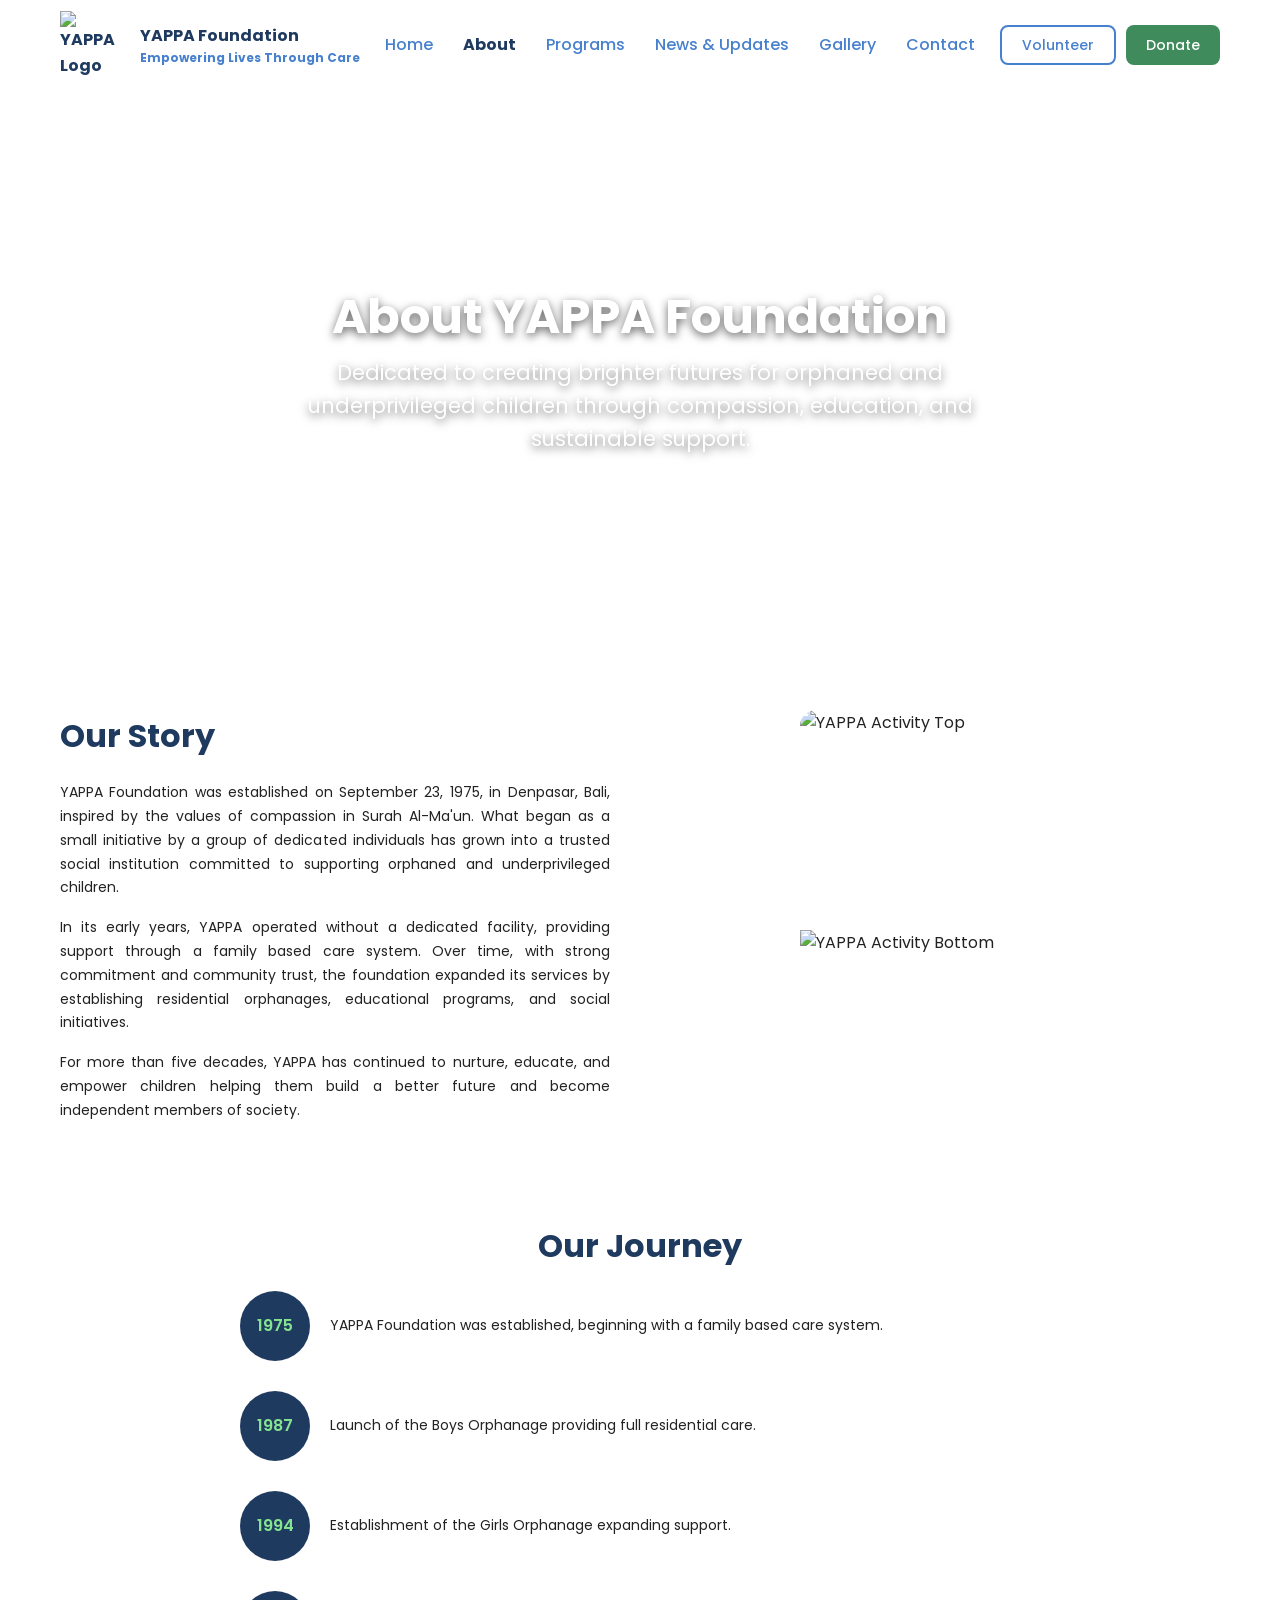
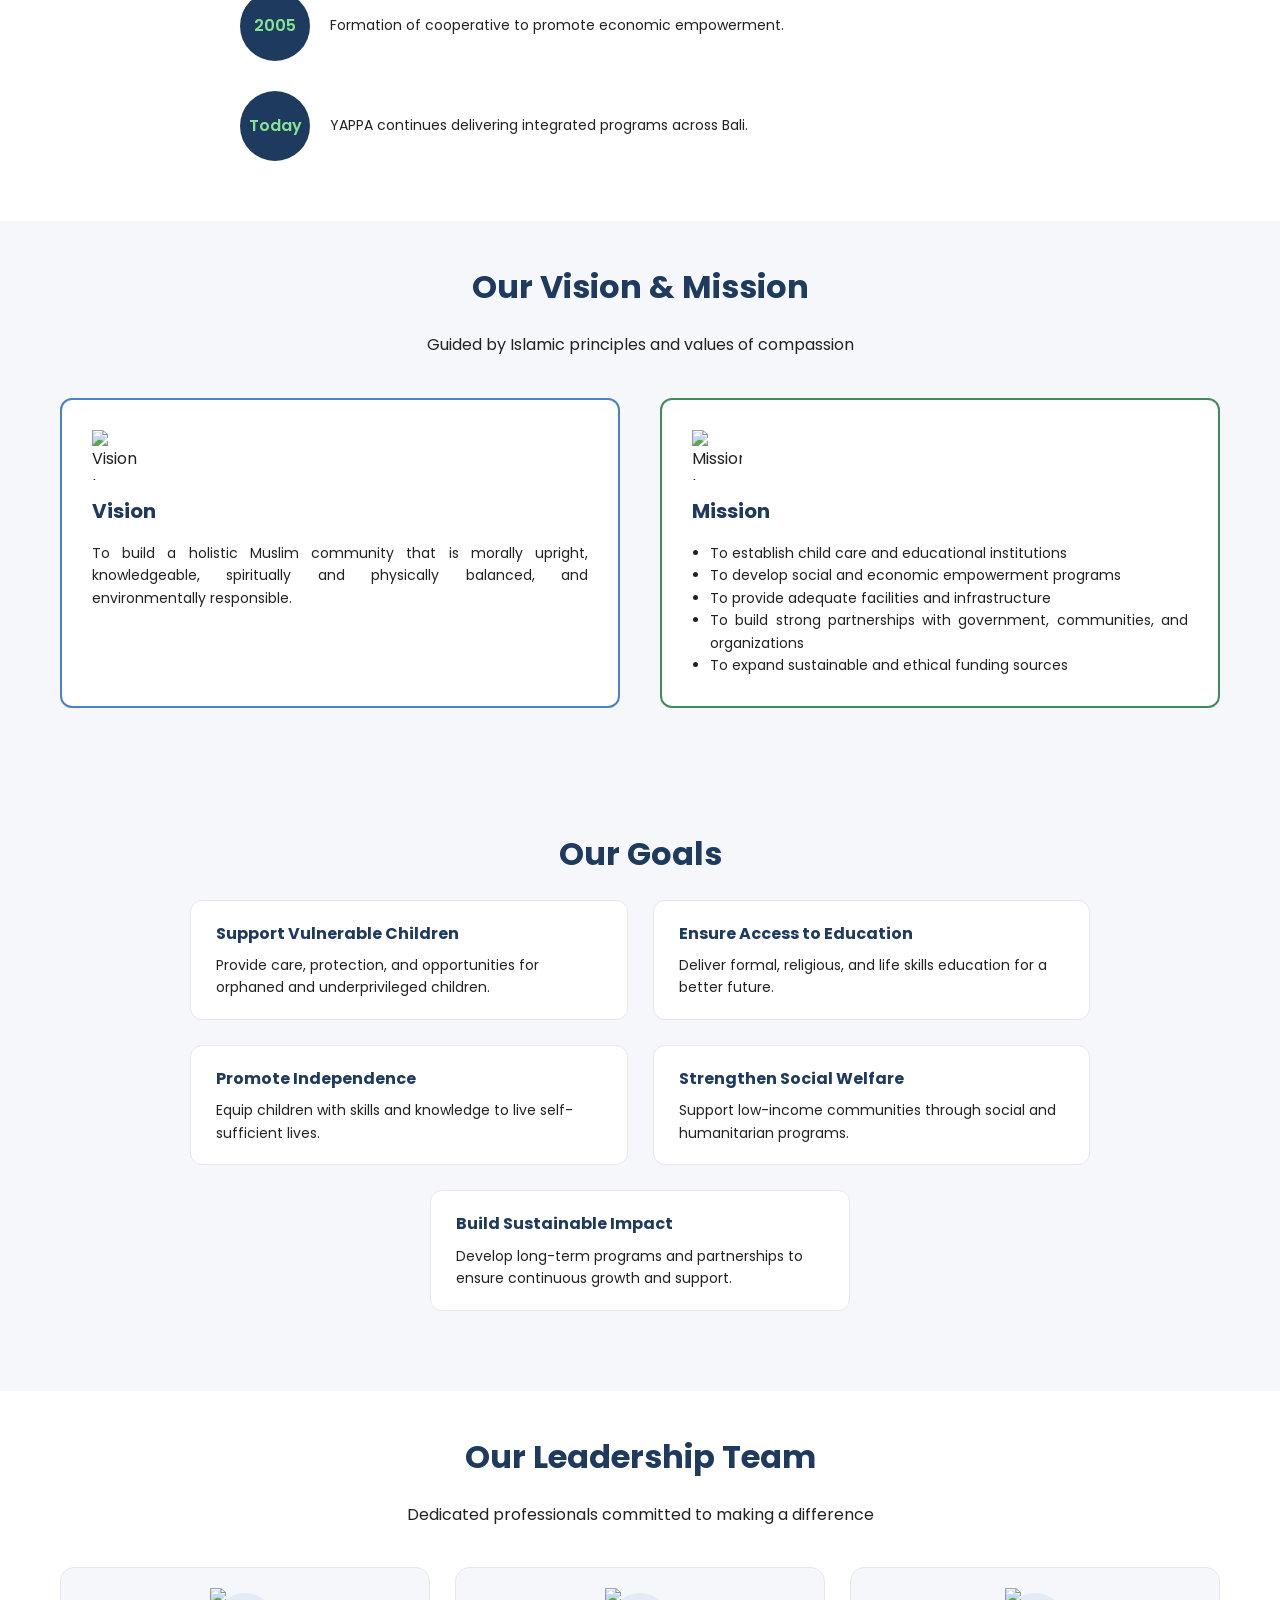
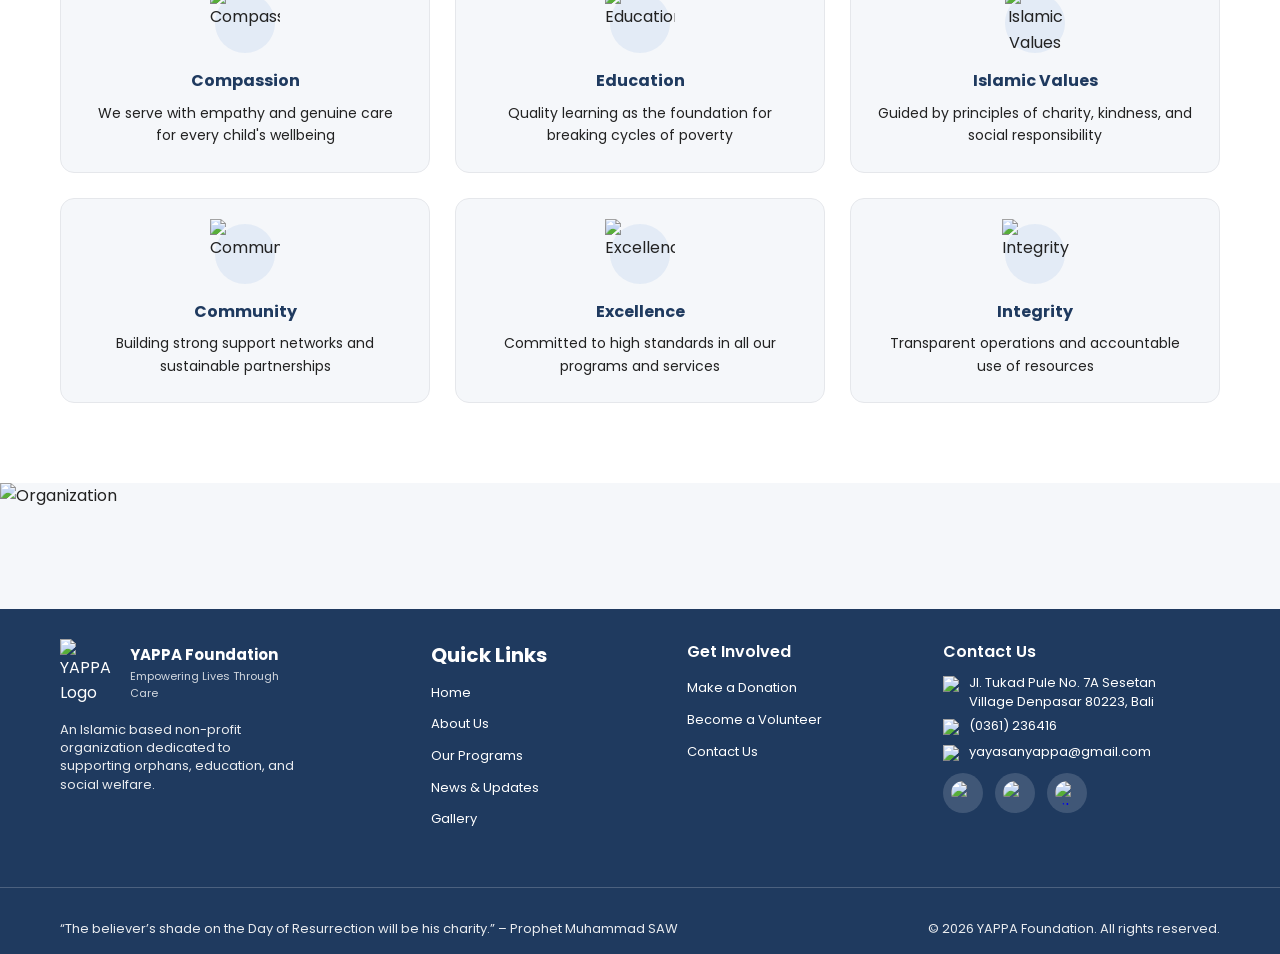
==== about.html @ 4144dc8c "Initial commit" ====
<!doctype html>
<html lang="en">

<head>
  <meta charset="UTF-8" />
  <meta name="viewport" content="width=device-width, initial-scale=1.0" />
  <title>About - YAPPA Foundation</title>

  <link href="https://fonts.googleapis.com/css2?family=Poppins:wght@400;500;600;700&display=swap" rel="stylesheet" />
  <link rel="stylesheet" href="css/style.css" />
  <link href="https://unpkg.com/aos@2.3.1/dist/aos.css" rel="stylesheet">
</head>

<body>
  <!-- navbar utama -->
  <header>
    <nav class="navbar container">
      <div class="logo">
        <img src="images/yappa-logo-deep-blue.png" alt="YAPPA Logo" />
        <div class="logo-text">
          <strong>YAPPA Foundation</strong>
          <span>Empowering Lives Through Care</span>
        </div>
      </div>

      <ul class="nav-links">
        <li><a href="index.html">Home</a></li>
        <li><a href="about.html" class="active">About</a></li>
        <li><a href="programs.html">Programs</a></li>
        <li><a href="news.html">News & Updates</a></li>
        <li><a href="gallery.html">Gallery</a></li>
        <li><a href="contact.html">Contact</a></li>
      </ul>

      <div class="nav-btns">
        <button class="btn-volunteer open-volunteer">Volunteer</button>
        <a href="donation.html" class="btn-primary">Donate</a>
      </div>
    </nav>
  </header>

  <!-- hero halaman about -->
  <section class="page-hero hero-about"
    style="background: url('images/heroall.png') center/cover no-repeat; min-height: 60vh;">

    <div class="container" style="margin-top: 20%;">

      <h1>About YAPPA Foundation</h1>
      <h2 class="hero-subtext">
        Dedicated to creating brighter futures for orphaned and underprivileged children through compassion, education,
        and sustainable support.
      </h2>

    </div>
  </section>

  <!-- cerita singkat yayasan -->
  <section class="about-section">
    <div class="container about-wrapper">
      <div class="about-text" data-aos="fade-right" data-aos-duration="1000">
        <h2 data-aos="fade-up" data-aos-delay="100">Our Story</h2>

        <p data-aos="fade-up" data-aos-delay="200">
          YAPPA Foundation was established on September 23, 1975, in Denpasar,
          Bali, inspired by the values of compassion in Surah Al-Ma'un. What
          began as a small initiative by a group of dedicated individuals has
          grown into a trusted social institution committed to supporting
          orphaned and underprivileged children.
        </p>

        <p data-aos="fade-up" data-aos-delay="300">
          In its early years, YAPPA operated without a dedicated facility,
          providing support through a family based care system. Over time,
          with strong commitment and community trust, the foundation expanded
          its services by establishing residential orphanages, educational
          programs, and social initiatives.
        </p>

        <p data-aos="fade-up" data-aos-delay="400">
          For more than five decades, YAPPA has continued to nurture, educate,
          and empower children helping them build a better future and become
          independent members of society.
        </p>
      </div>

      <div class="about-images" data-aos="fade-left" data-aos-duration="1000">
        <img data-aos="zoom-in" data-aos-delay="200" src="images/OurStory1.png" alt="YAPPA Activity Top" />
        <img data-aos="zoom-in" data-aos-delay="350" src="images/OurStory2.png" alt="YAPPA Activity Bottom" />
      </div>
    </div>
  </section>

  <!-- timeline perjalanan yayasan -->
  <section class="journey-section">
    <div class="container">
      <h2 class="center" data-aos="fade-up">Our Journey</h2>

      <div class="timeline">
        <div class="timeline-item" data-aos="fade-right" data-aos-delay="100">
          <div class="circle">1975</div>
          <p>
            YAPPA Foundation was established, beginning with a family based
            care system.
          </p>
        </div>

        <div class="timeline-item" data-aos="fade-right" data-aos-delay="200">
          <div class="circle">1987</div>
          <p>Launch of the Boys Orphanage providing full residential care.</p>
        </div>

        <div class="timeline-item" data-aos="fade-right" data-aos-delay="300">
          <div class="circle">1994</div>
          <p>Establishment of the Girls Orphanage expanding support.</p>
        </div>

        <div class="timeline-item" data-aos="fade-right" data-aos-delay="400">
          <div class="circle">2005</div>
          <p>Formation of cooperative to promote economic empowerment.</p>
        </div>

        <div class="timeline-item" data-aos="fade-right" data-aos-delay="500">
          <div class="circle">Today</div>
          <p>YAPPA continues delivering integrated programs across Bali.</p>
        </div>
      </div>
    </div>
  </section>

  <!-- visi dan misi -->
  <section class="vision-section">
    <div class="container">
      <h2 class="center" data-aos="fade-up">Our Vision & Mission</h2>
      <p class="subtitle" data-aos="fade-up" data-aos-delay="100">
        Guided by Islamic principles and values of compassion
      </p>

      <div class="vision-wrapper">
        <div class="vision-card" data-aos="fade-right" data-aos-delay="200">
          <img data-aos="zoom-in" data-aos-delay="350"
            src="https://lh3.googleusercontent.com/d/1mM3pitj3uqp93X9qhremnZD6yQUKNoZo=w1200" alt="Vision Icon" />

          <h3>Vision</h3>
          <p>
            To build a holistic Muslim community that is morally upright,
            knowledgeable, spiritually and physically balanced, and
            environmentally responsible.
          </p>
        </div>

        <div class="mission-card" data-aos="fade-left" data-aos-delay="300">
          <img data-aos="zoom-in" data-aos-delay="450"
            src="https://lh3.googleusercontent.com/d/1AeRxregyMPxVcV88lQj6zZd3hIvl8lNU=w1200" alt="Mission Icon" />

          <h3>Mission</h3>
          <ul>
            <li>To establish child care and educational institutions</li>
            <li>To develop social and economic empowerment programs</li>
            <li>To provide adequate facilities and infrastructure</li>
            <li>
              To build strong partnerships with government, communities, and
              organizations
            </li>
            <li>To expand sustainable and ethical funding sources</li>
          </ul>
        </div>
      </div>
    </div>
  </section>

  <!-- daftar tujuan utama -->
  <section class="goals-section">
    <div class="container">
      <h2 class="center" data-aos="fade-up">Our Goals</h2>

      <div class="goals-grid">
        <div class="goal-card" data-aos="fade-up" data-aos-delay="100">
          <h4>Support Vulnerable Children</h4>
          <p>
            Provide care, protection, and opportunities for orphaned and
            underprivileged children.
          </p>
        </div>

        <div class="goal-card" data-aos="fade-up" data-aos-delay="200">
          <h4>Ensure Access to Education</h4>
          <p>
            Deliver formal, religious, and life skills education for a better
            future.
          </p>
        </div>

        <div class="goal-card" data-aos="fade-up" data-aos-delay="300">
          <h4>Promote Independence</h4>
          <p>
            Equip children with skills and knowledge to live self-sufficient
            lives.
          </p>
        </div>

        <div class="goal-card" data-aos="fade-up" data-aos-delay="400">
          <h4>Strengthen Social Welfare</h4>
          <p>
            Support low-income communities through social and humanitarian
            programs.
          </p>
        </div>

        <div class="goal-card" data-aos="zoom-in-up" data-aos-delay="500">
          <h4>Build Sustainable Impact</h4>
          <p>
            Develop long-term programs and partnerships to ensure continuous
            growth and support.
          </p>
        </div>
      </div>
    </div>
  </section>

  <!-- nilai-nilai tim -->
  <section class="leadership-section">
    <div class="container">
      <h2 class="center" data-aos="fade-up">Our Leadership Team</h2>
      <p class="center subtitle" data-aos="fade-up" data-aos-delay="100">
        Dedicated professionals committed to making a difference
      </p>

      <div class="leadership-grid">
        <div class="leader-card" data-aos="fade-up" data-aos-delay="100">
          <div class="icon-box">
            <img src="https://lh3.googleusercontent.com/d/1AGpCSH8Xlz1kn7C0PfIaEKDyPkrbi-v3=w200" alt="Compassion" />
          </div>
          <h4>Compassion</h4>
          <p>
            We serve with empathy and genuine care for every child's wellbeing
          </p>
        </div>

        <div class="leader-card" data-aos="fade-up" data-aos-delay="200">
          <div class="icon-box">
            <img src="https://lh3.googleusercontent.com/d/1IkMqoArQCgycjg3BH6Br6dkTYRlj_z2i" alt="Education" />
          </div>
          <h4>Education</h4>
          <p>
            Quality learning as the foundation for breaking cycles of poverty
          </p>
        </div>

        <div class="leader-card" data-aos="fade-up" data-aos-delay="300">
          <div class="icon-box">
            <img src="https://lh3.googleusercontent.com/d/1Jz4g56OmeRsR5FqB8q7hqGRZGr9CUgvP=w200"
              alt="Islamic Values" />
          </div>
          <h4>Islamic Values</h4>
          <p>
            Guided by principles of charity, kindness, and social
            responsibility
          </p>
        </div>

        <div class="leader-card" data-aos="fade-up" data-aos-delay="100">
          <div class="icon-box">
            <img src="https://lh3.googleusercontent.com/d/1P4WiDWefr0l2YookuZDB0XVhCMZTHWjL" alt="Community" />
          </div>
          <h4>Community</h4>
          <p>Building strong support networks and sustainable partnerships</p>
        </div>

        <div class="leader-card" data-aos="fade-up" data-aos-delay="200">
          <div class="icon-box">
            <img src="https://lh3.googleusercontent.com/d/1Xj5Hfm0jMadbqEBCnQjAwxoSbLqS6v04" alt="Excellence" />
          </div>
          <h4>Excellence</h4>
          <p>Committed to high standards in all our programs and services</p>
        </div>

        <div class="leader-card" data-aos="fade-up" data-aos-delay="300">
          <div class="icon-box">
            <img src="https://lh3.googleusercontent.com/d/1s8P094dv_BYLLZk0GYCz6dMXJzlY2qzw=w200" alt="Integrity" />
          </div>
          <h4>Integrity</h4>
          <p>Transparent operations and accountable use of resources</p>
        </div>
      </div>
    </div>
  </section>

  <!-- gambar struktur organisasi -->
  <section class="org-section">
    <div class="container">
      <h2 style="display: none;">Organization Structure</h2>
      <div class="org-image" data-aos="zoom-in-up" data-aos-duration="1000">
        <img src="https://lh3.googleusercontent.com/d/1CAAs8evqgf_P4VpBvskFFXY_Lu13cdmt=w2000" alt="Organization" />
      </div>
    </div>
  </section>

  <!-- footer website -->
  <footer class="footer">
    <div class="container footer-container">
      <!-- identitas singkat yayasan -->
      <div class="footer-col footer-brand">
        <div class="footer-logo">
          <img src="images/yappa-logo-white.png" alt="YAPPA Logo" />
          <div class="footer-logo-text">
            <strong>YAPPA Foundation</strong>
            <span>Empowering Lives Through Care</span>
          </div>
        </div>

        <p>
          An Islamic based non-profit organization dedicated to supporting
          orphans, education, and social welfare.
        </p>
      </div>

      <!-- link cepat -->
      <div class="footer-col">
        <h3>Quick Links</h3>
        <ul>
          <li><a href="index.html">Home</a></li>
          <li><a href="about.html">About Us</a></li>
          <li><a href="programs.html">Our Programs</a></li>
          <li><a href="news.html">News & Updates</a></li>
          <li><a href="gallery.html">Gallery</a></li>
        </ul>
      </div>

      <!-- akses untuk ikut terlibat -->
      <div class="footer-col">
        <h4>Get Involved</h4>
        <ul>
          <li><a href="donation.html">Make a Donation</a></li>
          <li>
            <button class="open-volunteer footer-btn">
              Become a Volunteer
            </button>
          </li>
          <li><a href="contact.html">Contact Us</a></li>
        </ul>
      </div>

      <!-- kontak yayasan -->
      <div class="footer-col">
        <h4>Contact Us</h4>

        <ul class="contact-list">
          <li>
            <img src="https://lh3.googleusercontent.com/d/1isSFp2WGkGASOeeR5px9TelLLdfoq2f5=w800" alt="Location Icon" />
            Jl. Tukad Pule No. 7A Sesetan Village Denpasar 80223, Bali
          </li>

          <li>
            <img src="https://lh3.googleusercontent.com/d/17TMzBab_N7nMiTE7WQXA7AvdIjmt1LcJ=w800" alt="nomor" />
            (0361) 236416
          </li>

          <li>
            <img src="https://lh3.googleusercontent.com/d/1wcsnuecUoXga_u-O5HKe2FV-atCP0dSP=w800" alt="email" />
            yayasanyappa@gmail.com
          </li>
        </ul>

        <div class="footer-social">
          <a href="https://www.facebook.com/share/1GsS8hBTaD/?mibextid=wwXIfr" target="_blank">
            <img src="https://lh3.googleusercontent.com/d/1vgk-jqSsoI2gTEASpdAmiRefzJFf8efU=w600" alt="facebook" />
          </a>

          <a href="https://www.instagram.com/yayasan_yappa" target="_blank">
            <img src="https://lh3.googleusercontent.com/d/1bCUSqdx4HPEi19BfYC8Dtv-C02CpE4Hl=w600" alt="instagram" />
          </a>

          <a href="https://www.tiktok.com/@yappa102" target="_blank">
            <img src="https://lh3.googleusercontent.com/d/1N3EYDVswMXCnHEO5X9ZvfhpQYrDKZsEv=w600" alt="tiktok" />
          </a>
        </div>
      </div>
    </div>

    <div class="footer-divider"></div>

    <div class="footer-bottom">
      <p>
        “The believer’s shade on the Day of Resurrection will be his charity.”
        – Prophet Muhammad SAW
      </p>
      <p>© 2026 YAPPA Foundation. All rights reserved.</p>
    </div>
  </footer>

  <!-- modal volunteer -->
  <div id="volunteerModal" class="modal">
    <div class="modal-content">
      <span class="close-btn">&times;</span>

      <div class="modal-header">
        <img src="images/yappa-logo-deep-blue.png" alt="YAPPA Logo" />
        <h2>YAPPA Foundation</h2>
        <p>Empowering Lives Through Care</p>
      </div>

      <div class="modal-title">Register As Volunteer</div>

      <!-- form registrasi volunteer -->
      <form id="volunteerForm" class="volunteer-form">
        <div class="form-row">
          <input type="text" id="firstName" placeholder="First Name" />
          <input type="text" id="lastName" placeholder="Last Name" />
        </div>

        <input type="text" id="phone" placeholder="Phone Number" />
        <input type="email" id="email" placeholder="Email" />

        <div class="form-row">
          <textarea id="address" placeholder="Address"></textarea>
          <input type="number" id="age" placeholder="Age" />
        </div>

        <textarea id="motivation" placeholder="Motivation"></textarea>

        <button type="submit" class="btn-submit">Submit</button>
      </form>
    </div>
  </div>

  <!-- popup sukses setelah daftar -->
  <div id="registrationPopup" class="registrationPopup">
    <div class="Registration-popup-box">

      <img src="images/yappa-logo-deep-blue.png" alt="YAPPA Logo" class="donation-logo" />

      <div style="display: flex; justify-content: center; align-items: center;">
        <div class="success-icon" style="font-size: 40px; color: #22c55e;">
          ✔
        </div>
      </div>

      <h2>Registration Successful</h2>

      <p>
        Thank you for joining YAPPA Foundation. We truly appreciate your willingness to contribute. Out team will get in touch with you shortly.
      </p>

      <button onclick="closeRegistrationPopup()"
        style="background-color: #22c55e; color: white; border: none; padding: 10px 20px; border-radius: 8px; cursor: pointer;">
        OK
      </button>
    </div>
  </div>

  <!-- script halaman -->
  <script src="https://cdn.jsdelivr.net/npm/@supabase/supabase-js@2"></script>
  <script src="https://unpkg.com/aos@2.3.1/dist/aos.js"></script>
  <script src="javascript/script.js"></script>
</body>

</html>
---- css/style.css ----
* {
  margin: 0;
  padding: 0;
  box-sizing: border-box;
}

/* COLOR VARIABLES */
:root {
  --primary-blue: #1f3a5f;
  --secondary-blue: #4780cd;
  --green: #3f8b5b;
  --light-green: #85e491;
  --charcoal: #222222;
  --white: #ffffff;
  --light-grey: #f5f7fa;
}

/* GLOBAL */
body {
  font-family: "Poppins", sans-serif;
  color: var(--charcoal);
  line-height: 1.6;
}

button,
input,
textarea,
select {
  font-family: inherit;
}

button {
  border: none;
  outline: none;
  background: none;
  cursor: pointer;
}

/* ===== GLOBAL TYPOGRAPHY ===== */
h1 {
  font-size: 42px;
}

h2 {
  font-size: 32px;
}

h3 {
  font-size: 20px;
}

h4 {
  font-size: 16px;
}

p {
  font-size: 14px;
  line-height: 1.6;
}

.subtitle {
  margin-top: 10px;
  color: var(--secondary-blue);
  font-size: 14px;
}

.container {
  max-width: 1200px;
  width: 100%;
  margin: 0 auto;
  padding: 0 20px;
}

section {
  padding-top: 60px;
  padding-bottom: 100px;
}

/* .page-hero.hero-about {
  position: relative;
  height: 100vh;
  min-height: 600px;
  overflow: hidden;
} */

.hero-slideshow {
  position: relative;
  width: 100%;
  height: 100%;
}

.hero-slide {
  position: absolute;
  top: 0;
  left: 0;
  width: 100%;
  height: 100%;
  background-size: cover;
  background-position: center;
  background-repeat: no-repeat;
  opacity: 0;
  transition: opacity 1s ease-in-out;
}

.hero-slide.active {
  opacity: 1;
}

.hero-overlay {
  position: absolute;
  top: 0;
  left: 0;
  width: 100%;
  height: 100%;
  background: linear-gradient(
    135deg,
    rgba(0, 0, 0, 0.6) 0%,
    rgba(0, 0, 0, 0.3) 50%,
    rgba(0, 0, 0, 0.7) 100%
  );
}

/* .container {
    position: relative;
    height: 100%;
    display: flex;
    align-items: center;
    justify-content: center;
    text-align: center;
    color: white;
    z-index: 2;
  } */

.hero-container {
  position: relative !important;
  height: 100vh !important;
  display: flex !important;
  align-items: center !important;
  justify-content: center !important;
  text-align: center !important;
  color: white !important;
  z-index: 2 !important;
  max-width: 1200px !important;
  width: 100% !important;
  margin: 0 auto !important;
  padding: 0 20px !important;
}

.hero-container-tall {
  min-height: 200vh;
  padding-top: 100px;
  padding-bottom: 100px;
}

.hero-tall {
  width: 100%;
  height: 100vh;
}

.hero-content {
  max-width: 1500px;
  padding: 0 0px;
  margin-top: 0;
  animation: fadeInUp 1s ease-out;
}

.hero-content h1 {
  font-size: 1.5rem;
  font-weight: 700;
  line-height: 1.1;
  margin-bottom: 0.8rem;
  text-shadow: 2px 2px 4px rgba(0, 0, 0, 0.5);
  animation-delay: 0.3s;
  animation-fill-mode: both;
}

.hero-title-small{
  font-size: 1rem !important;
}

.hero-subtext {
  font-size: 1.3rem;
  font-weight: 300;
  line-height: 1.6;
  text-shadow: 1px 1px 3px rgba(0, 0, 0, 0.7);
  animation-delay: 0.6s;
  animation-fill-mode: both;
  margin-bottom: 2rem;
}

.hero-slide {
  pointer-events: none;
}

.hero-slide.active {
  pointer-events: auto;
}

/* Dots Navigation */
.hero-dots {
  visibility: hidden;
}

.hero-dots .dot {
  width: 15px;
  height: 15px;
  border-radius: 50%;
  display: inline-block;
  background: rgba(255,255,255,0.5);
  margin: 0 8px;
  cursor: pointer;
  transition: all 0.3s ease;
}

.hero-dots .dot.active,
.hero-dots .dot:hover {
  background: white;
  transform: scale(1.2);
}

.dot {
  width: 15px;
  height: 15px;
  border-radius: 50%;
  display: inline-block;
  background: rgba(255, 255, 255, 0.5);
  margin: 0 8px;
  cursor: pointer;
  transition: all 0.3s ease;
}

.dot.active,
.dot:hover {
  background: white;
  transform: scale(1.2);
}

/* Animations */
@keyframes fadeInUp {
  from {
    opacity: 0;
    transform: translateY(50px);
  }
  to {
    opacity: 1;
    transform: translateY(0);
  }
}

.section-title{
  display: none;
}

/* Responsive */
@media (max-width: 768px) {
  .hero-content h1 {
    font-size: 2.5rem;
  }

  .hero-subtext {
    font-size: 1.1rem;
  }
}

.vision,
.news {
  background: var(--light-grey);
  width: 100%;
}

header {
  background: var(--white);
  position: sticky;
  top: 0;
  z-index: 100;
}

/* ===== NAVBAR ===== */
.navbar {
  display: flex;
  justify-content: space-between;
  align-items: center;
  height: 90px;
}

/* ===== LOGO ===== */
.logo {
  display: flex;
  align-items: center;
  gap: 10px;
  font-weight: 700;
  color: var(--primary-blue);
}

.logo img {
  width: 70px;
}

.logo-text {
  display: flex;
  flex-direction: column;
  font-size: 14px;
}

.logo-text strong {
  color: var(--primary-blue);
  font-size: 16px;
}

.logo-text span {
  font-size: 12px;
  color: var(--secondary-blue);
}

/* ===== NAV LINKS ===== */
.nav-links {
  display: flex;
  gap: 30px;
  list-style: none;
}

/* DEFAULT (secondary blue) */
.nav-links a {
  text-decoration: none;
  color: var(--secondary-blue);
  font-weight: 500;
  transition: 0.2s ease;
}

/* HOVER */
.nav-links a:hover {
  color: var(--primary-blue);
}

/* ACTIVE PAGE */
.nav-links a.active {
  color: var(--primary-blue);
  font-weight: 700; /* 🔥 bold */
}

/* ===== BUTTON AREA ===== */
.nav-btns {
  display: flex;
  gap: 10px;
}

.nav-btns a {
  text-decoration: none;
  font-weight: 500;
}

/* BUTTON (CONSISTENT) */
.btn-primary,
.btn-volunteer,
.btn-outline {
  display: inline-flex;
  align-items: center;
  justify-content: center;

  padding: 10px 20px;
  height: 40px;

  border-radius: 8px;
  border: none;
  text-decoration: none;

  font-size: 14px;
  font-weight: 500;
  font-family: inherit;

  cursor: pointer;
}

.btn-outline-frame {
  display: inline-flex;
  align-items: center;
  justify-content: center;

  padding: 10px 20px;
  height: 40px;

  border-radius: 8px;
  border: 2px solid var(--secondary-blue);

  background: white;
  color: var(--secondary-blue);

  font-size: 14px;
  font-weight: 500;
  font-family: inherit;

  cursor: pointer;
  text-decoration: none;

  position: relative;
}

/* frame luar */
.btn-outline-frame::before {
  content: "";
  position: absolute;

  top: -6px;
  left: -6px;
  right: -6px;
  bottom: -6px;

  border: 2px solid var(--secondary-blue);
  border-radius: 12px;

  opacity: 0.6;
}

.btn-primary,
.btn-volunteer {
  font-size: 14px;
  font-family: inherit;
}

/* PRIMARY */
.btn-primary {
  background: var(--green);
  color: var(--white);
  border: none;
}

/* VOLUNTEER */
.btn-volunteer {
  border: 2px solid var(--secondary-blue);
  color: var(--secondary-blue);
  font-weight: 500;
}

/* OUTLINE */
.btn-outline {
  border: 2px solid var(--green);
  color: var(--green);
  background: var(--white);
}

/* HERO */
.page-hero {
  height: 45vh;
  min-height: 300px;

  display: flex;
  align-items: center;
  justify-content: center;
  text-align: center;

  color: white;

  background-size: cover;
  background-position: center;

  padding: 0 !important;
}

.page-hero .hero-subtext {
  font-weight: 400;
  line-height: 1.6;
  max-width: 750px;
  margin: 10px auto 0;
}

.hero-home {
  background-size: cover;
  background-position: center;
  background-repeat: no-repeat;

  transition: background-image 1s ease-in-out;
}

.page-hero h1 {
  max-width: 1100px;
  margin: 0 auto;
  line-height: 1.2;
}

.page-hero p {
  margin-bottom: 15px;
}

.hero-buttons {
  display: flex;
  gap: 12px;
  justify-content: center;
  margin-top: 8px;
}

.page-hero h1,
.page-hero .hero-subtext {
  text-shadow: 0 3px 10px rgba(0, 0, 0, 0.6);
}

/* ===== FIX BUTTON IN HERO ===== */
.hero-buttons a,
.hero-buttons button {
  display: inline-flex;
  align-items: center;
  justify-content: center;

  padding: 12px 24px;
  height: 44px;

  border-radius: 8px;
  font-size: 14px;
  font-weight: 500;

  text-decoration: none;
  border: none;
}

/* ABOUT */

.about .container {
  display: flex;
  align-items: flex-start;
  justify-content: space-between;
  gap: 80px;
  margin-top: 30%;
}

.about-text {
  flex: 1;
}

.about-img {
  flex: 1;
  display: flex;
  justify-content: flex-end;
}

.about-img img {
  width: 100%;
  height: 320px;
  object-fit: cover;
  border-radius: 16px;
}

.about-text,
.about-img {
  flex: 1;
}

.about h2 {
  color: var(--primary-blue);
  margin-bottom: 15px;
  white-space: nowrap;
}

.ayat-img {
  display: flex;
  justify-content: center;
}

/* QUOTE */
.quote {
  text-align: center;
  padding: 40px 20px;
}

.ayat-section {
  text-align: center;
  padding: 20px 20px;
}

.ayat-img img {
  max-width: 650px;
  width: 100%;
  margin-bottom: 20px;
  position: relative;
  left: 165px;
}

.translation {
  font-size: 16px;
  color: var(--primary-blue);
  max-width: 750px;
  margin: 0 auto;
  text-align: center;
}

/* VISION */
.vision h2 {
  text-align: center;
  color: var(--primary-blue);
  margin-bottom: 10px;
  font-weight: 700;
}

.subtitle {
  text-align: center;
  color: var(--charcoal);
  margin-bottom: 40px;
}

.vision-box {
  display: flex;
  gap: 40px;
  margin-top: 50px;
}

/* CARD */
.card {
  flex: 1;
  background: var(--white);
  padding: 30px;
  border-radius: 12px;
  box-shadow: 0 6px 15px rgba(0, 0, 0, 0.08);
}

/* ICON */
/* HEADER */
.card-header {
  display: flex;
  align-items: center;
  gap: 12px;
  margin-bottom: 15px;
}

/* ICON (gambar asli, tanpa background tambahan) */
.card-header img {
  width: 50px;
  height: 50px;
  object-fit: contain;
  display: block;
}

/* BORDER */
.vision-card {
  border: 2px solid var(--secondary-blue);
  padding: 25px;
}

.mission-card {
  border: 2px solid var(--green);
  padding: 25px;
}

.card h3 {
  color: var(--primary-blue);
  margin-bottom: 10px;
}

/* IMPACT */
.impact {
  background: var(--primary-blue);
  color: white;
  text-align: center;
  padding: 100px 20px;
}

.impact h2 {
  margin-bottom: 10px;
}

.impact p {
  color: #cbd5e1;
}

/* ICON BULAT */
.impact-box {
  display: flex;
  justify-content: center;
  gap: 60px;
  margin-top: 40px;
}

.impact .item img {
  width: 60px;
  height: 60px;

  background: rgba(255, 255, 255, 0.15);
  padding: 12px;
  border-radius: 50%;

  margin: 0 auto 15px;
}

.impact .item p {
  font-weight: 400;
}

.impact .item {
  text-align: center;
}

/* CARDS */
.cards {
  display: flex;
  gap: 25px;
  margin-top: 30px;
}

.cards .card img {
  width: 100%;
  border-radius: 10px;
  margin-bottom: 10px;
}

/* FIX NEWS CARD STRUCTURE */
.cards .card {
  padding: 0; /* penting biar gambar nempel atas */
  overflow: hidden;
}

.cards .card img {
  width: 100%;
  height: 180px;
  object-fit: cover;
  margin-bottom: 0; /* hapus jarak */
}

.cards .card h3 {
  margin: 15px 20px 5px;
  color: var(--primary-blue);
}

.cards .card p {
  margin: 0 20px 10px;
  text-align: justify;
}

.cards .card a {
  margin: 0 20px 20px;
  display: inline-block;
}

.cards .card a {
  display: inline-block;
  margin-top: 10px;
  color: var(--secondary-blue);
  font-weight: 500;
  text-decoration: none;
}

/* BUTTON CENTER FIX */
.center-btn {
  text-align: center;
  margin-top: 40px;
  margin-bottom: 40px;
}

/* TITLE */
.programs h2,
.news h2 {
  text-align: center;
  color: var(--primary-blue);
  margin-bottom: 10px;
  font-weight: 700;
}

/* ===== UPCOMING EVENTS ===== */

.upcoming {
  background: var(--light-grey);
  padding: 20px 0 60px;
  margin-top: -80px;
}

/* pakai sistem yang sama */
.upcoming .cards {
  display: grid;
  grid-template-columns: repeat(3, 1fr);
  gap: 25px;
}

/* card sama persis */
.upcoming .card {
  background: white;
  border-radius: 12px;
  overflow: hidden;
  box-shadow: 0 6px 15px rgba(0, 0, 0, 0.05);
  transition: 0.25s;
}

.upcoming .card:hover {
  transform: translateY(-5px);
}

/* title */
.upcoming h2 {
  text-align: center;
  color: var(--primary-blue);
  margin-bottom: 10px;
  font-weight: 700;
}

/* subtitle */
.upcoming .subtitle {
  text-align: center;
  margin-bottom: 40px;
}

/* tanggal (ganti link) */
.event-date {
  display: block;
  margin: 0 20px 20px;
  font-size: 13px;
  color: var(--secondary-blue);
  font-weight: 500;
}

/* ===== CTA ===== */
.cta {
  background: var(--light-green);
  text-align: center;
  padding: 50px 20px;
  margin-top: 0;
}

.cta h2 {
  margin-bottom: 10px;
  color: var(--white);
}

.cta p {
  margin: 10px 0 20px;
  color: var(--white);
}

/* BUTTON WRAPPER */
.cta .hero-buttons {
  margin-top: 10px;
  display: flex;
  justify-content: center;
  gap: 12px;
}

/* FIX BASE BUTTON DI CTA */
.cta .hero-buttons a,
.cta .hero-buttons button {
  display: inline-flex;
  align-items: center;
  justify-content: center;

  padding: 12px 22px;
  min-width: 180px;
  height: 44px;

  border-radius: 8px;
  border: none;

  font-size: 14px;
  font-weight: 500;
  font-family: inherit;

  text-decoration: none;
  cursor: pointer;
}

.cta .btn-primary {
  background: var(--primary-blue) !important;
  color: white !important;
}

/* BUTTON OUTLINE */
.cta .btn-outline {
  background: white;
  color: var(--primary-blue);
  border: 2px solid var(--primary-blue);
}

/* ===== FOOTER ===== */

.footer {
  background: var(--primary-blue);
  color: white;
}

/* CONTAINER */
.footer-container {
  display: grid;
  grid-template-columns: 1.5fr 1fr 1fr 1.2fr;
  gap: 25px;

  max-width: 1200px;
  margin: auto;
  padding: 30px 20px;
}

/* COLUMN */
.footer-col {
  max-width: 240px;
}

/* TITLE */
.footer h3 {
  font-weight: 700;
  margin-bottom: 8px;
}

.footer h4 {
  font-weight: 600;
  margin-bottom: 10px;
}

/* TEXT */
.footer p {
  font-size: 13px;
  line-height: 1.4; /* ⬅ lebih rapat */
  opacity: 0.9;
  margin-bottom: 4px;
}

/* LIST */
.footer-col ul {
  list-style: none;
  padding: 0;
  margin: 0;
}

.footer-col ul li {
  margin-bottom: 6px; /* ⬅ lebih rapat */
}

/* LINK */
.footer-col ul li a {
  color: white;
  text-decoration: none;
  font-size: 13px;
  transition: 0.2s ease;
}

/* HOVER */
.footer-col ul li a:hover {
  color: var(--green);
  padding-left: 4px;
}

/* ACTIVE PAGE */
.footer-col ul li a.active {
  color: var(--green);
  font-weight: 600;
}

.footer-col ul li button {
  background: none;
  border: none;
  color: white;
  font-size: 13px;
  padding: 0;
  cursor: pointer;
  text-align: left;

  transition: 0.2s ease;
}

.footer-col ul li button:hover {
  color: var(--green);
  padding-left: 4px;
}
/* ===== LOGO AREA ===== */
.footer-brand .footer-logo {
  display: flex;
  align-items: center;
  gap: 8px;

  margin-bottom: 15px;
}

.footer-brand img {
  width: 65px;
}

.footer-logo-text strong {
  font-size: 15px;
}

.footer-logo-text span {
  display: block;
  font-size: 11px;
  opacity: 0.8;
}

/* ===== DIVIDER ===== */
.footer-divider {
  height: 1px;
  background: rgba(255, 255, 255, 0.2);
  width: 100%; /* ⬅ INI KUNCI */
  margin: 20px 0; /* ⬅ jangan pakai auto */
}

/* ===== BOTTOM ===== */
.footer-bottom {
  display: flex;
  justify-content: space-between;
  align-items: center;

  max-width: 1200px; /* ⬅ BALIKIN INI */
  margin: auto;
  padding: 12px 20px;

  font-size: 12px;
}

.contact-list li {
  display: flex;
  align-items: flex-start;
  gap: 8px;

  font-size: 13px;
  line-height: 1.4;
}

/* ICON CONTACT (alamat, telp, email) */
.contact-list img {
  width: 18px;
  height: 18px;
  object-fit: contain;
  margin-top: 2px;
}

.contact-intro-social {
  padding: 90px 0;
  background: #f8fbff;
}

.contact-intro-grid {
  display: grid;
  grid-template-columns: 1fr 1.15fr;
  gap: 50px;
  align-items: center;
}

.contact-intro-text .section-label {
  display: inline-block;
  margin-bottom: 14px;
  padding: 8px 18px;
  border-radius: 30px;
  background: rgba(31, 78, 121, 0.1);
  color: #1f4e79;
  font-size: 14px;
  font-weight: 600;
}

.contact-intro-text h2 {
  margin-bottom: 18px;
  font-size: 36px;
  line-height: 1.25;
  color: #102a43;
}

.contact-intro-text p {
  margin-bottom: 16px;
  color: #5f6c7b;
  line-height: 1.8;
  font-size: 15px;
}

.contact-social-images {
  display: grid;
  grid-template-columns: 1.1fr 0.9fr;
  gap: 18px;
  min-height: 430px;
}

.social-image-small-grid {
  display: grid;
  gap: 18px;
}

.social-image-card {
  position: relative;
  display: block;
  overflow: hidden;
  border-radius: 24px;
  min-height: 205px;
  box-shadow: 0 18px 40px rgba(15, 23, 42, 0.16);
}

.social-image-large {
  min-height: 430px;
}

.social-image-card img {
  width: 100%;
  height: 100%;
  display: block;
  object-fit: cover;
  transition: transform 0.5s ease;
}

.social-image-card:hover img {
  transform: scale(1.08);
}

.social-image-overlay {
  position: absolute;
  inset: 0;
  display: flex;
  flex-direction: column;
  justify-content: flex-end;
  padding: 24px;
  background: linear-gradient(
    to top,
    rgba(0, 0, 0, 0.72),
    rgba(0, 0, 0, 0.08)
  );
  color: #fff;
}

.social-image-overlay span {
  margin-bottom: 6px;
  font-size: 13px;
  font-weight: 600;
  letter-spacing: 0.5px;
  text-transform: uppercase;
}

.social-image-overlay h3 {
  margin: 0;
  font-size: 20px;
  line-height: 1.3;
}

.social-image-small-grid .social-image-overlay h3 {
  font-size: 16px;
}

@media (max-width: 900px) {
  .contact-intro-grid {
    grid-template-columns: 1fr;
  }

  .contact-social-images {
    grid-template-columns: 1fr;
    min-height: auto;
  }

  .social-image-large {
    min-height: 300px;
  }

  .social-image-card {
    min-height: 220px;
  }
}

@media (max-width: 576px) {
  .contact-intro-social {
    padding: 60px 0;
  }

  .contact-intro-text h2 {
    font-size: 28px;
  }

  .social-image-overlay {
    padding: 20px;
  }
}

/* ICON SOSIAL MEDIA */
.footer-social img {
  width: 20px;
  height: 20px;
  object-fit: contain;
}

/* Biar ada lingkaran kayak contoh kamu */
.footer-social {
  display: flex;
  gap: 12px;
  margin-top: 10px;
}

.footer-social img {
  width: 40px; /* ukuran lingkaran */
  height: 40px;
  padding: 8px; /* jarak icon dari tepi */

  border-radius: 50%;
  background: rgba(255, 255, 255, 0.15);

  object-fit: contain;

  display: block;
}

.footer-social img:hover {
  background: rgba(255, 255, 255, 0.25);
  transform: scale(1.05);
  transition: 0.2s;
}

/* ===== ABOUT PAGE ===== */
.hero-about {
  background:
    linear-gradient(to right, rgba(31, 58, 95, 0.85), rgba(71, 128, 205, 0.85)),
    url("../images/about-bg.jpg");

  background-size: cover;
  background-position: center;
}

/* Optional text styling (boleh dipakai) */
.hero-about h1 {
  max-width: 900px;
  margin: 0 auto 10px;
}

.hero-about .hero-subtext {
  max-width: 700px;
  margin: auto;
}

/* ===== ABOUT NEW ===== */

.about-section {
  background: var(--white);
  padding: 80px 0;
}

.about-wrapper {
  display: flex;
  justify-content: space-between;
  align-items: flex-start;
  gap: 60px;
}

.about-text {
  flex: 1;
  max-width: 550px;
}

.about-images {
  flex: 1;
  display: flex;
  flex-direction: column;
  align-items: flex-end;
  gap: 0;
}

.about-section h2 {
  color: var(--primary-blue);
  margin-bottom: 20px;
}

.about-section p {
  line-height: 1.7;
  text-align: justify;
}

.about-text p {
  text-align: justify;
  margin-bottom: 16px;
}

.about-images img {
  width: 100%;
  max-width: 420px;
  height: 220px;
  object-fit: cover;
  border-radius: 16px;
  margin: 0;
  display: block;
}

.about-images img:first-child {
  border-radius: 16px 16px 0 0;
}

.about-images img:last-child {
  border-radius: 0 0 16px 16px;
}

/* ===== JOURNEY ===== */

.journey-section {
  background: var(--white);
  padding: 30px 0 60px;
}

.center {
  text-align: center;
  margin-top: -40px;
  margin-bottom: 20px;
  color: var(--primary-blue);
  font-weight: 700;
}

.timeline {
  display: flex;
  flex-direction: column;
  gap: 30px;
  max-width: 800px;
  margin: auto;
}

.timeline-item {
  display: flex;
  align-items: center;
  gap: 20px;
}

.timeline-item p {
  line-height: 1.7;
}

.circle {
  width: 70px;
  height: 70px;

  background: var(--primary-blue);
  color: var(--light-green);

  border-radius: 50%;

  display: flex;
  align-items: center;
  justify-content: center;

  font-weight: 600;

  flex-shrink: 0;
}

/* ===== VISION & MISSION ===== */

.vision-section {
  background: var(--light-grey);
  padding: 80px 0;
}

.subtitle {
  text-align: center;
  margin-bottom: 40px;
  font-size: 16px;
  color: var(--charcoal);
}

.vision-wrapper {
  display: flex;
  gap: 40px;
}

.vision-card,
.mission-card {
  flex: 1;
  background: var(--white);
  padding: 30px;
  border-radius: 12px;
}

.vision-card {
  border: 2px solid var(--secondary-blue);
}

.mission-card {
  border: 2px solid var(--green);
}

.vision-card h3,
.mission-card h3 {
  margin: 15px 0;
  color: var(--primary-blue);
}

.vision-card p,
.mission-card li {
  font-size: 14px;
  line-height: 1.6;
  font-weight: 400;
  text-align: justify;
  text-align-last: left;
  color: var(--charcoal);
}

.mission-card ul {
  padding-left: 18px;
}

/* ICON BOX */
.vision-card img,
.mission-card img {
  width: 50px;
  height: 50px;
  object-fit: contain;
  display: block;
  margin-bottom: 12px;
}

/* ===== GOALS ===== */

.goals-section {
  background: var(--light-grey);
  padding: 80px 0;
}

.goals-grid {
  display: grid;
  grid-template-columns: repeat(2, 1fr);
  gap: 25px;
  max-width: 900px;
  margin: auto;
}

.goal-card {
  background: var(--white);
  padding: 20px 25px;
  border-radius: 12px;
  border: 1px solid #e5e7eb;
}

.goal-card h4 {
  color: var(--primary-blue);
  margin-bottom: 8px;
}

.goal-card p {
  line-height: 1.6;
}

.goal-card {
  transition: 0.2s;
}

.goal-card:hover {
  transform: translateY(-3px);
  box-shadow: 0 6px 15px rgba(0, 0, 0, 0.08);

  background: rgba(133, 228, 145, 0.15);
  border: 1px solid var(--green);
}

.goal-card:hover h4 {
  color: var(--green);
}

.goals-grid .goal-card:last-child {
  grid-column: span 2;
  max-width: 420px;
  margin: 0 auto;
}

/* ===== LEADERSHIP ===== */

.leadership-section {
  background: var(--white);
  padding: 80px 0;
}

.leadership-section .subtitle {
  margin-top: 10px;
  margin-bottom: 40px;
  color: var(--charcoal);
  font-size: 16px;
}

/* GRID 3 KOLOM */
.leadership-grid {
  display: grid;
  grid-template-columns: repeat(3, 1fr);
  gap: 25px;
}

/* CARD */
.leader-card {
  background: var(--light-grey);
  padding: 25px;
  border-radius: 14px;
  text-align: center;
  border: 1px solid #e5e7eb;
  transition: all 0.25s ease;
}

.leadership-section .container p {
  font-weight: normal !important;
}

/* ICON BOX */
.icon-box {
  width: 60px;
  height: 60px;
  margin: 0 auto 15px;
  background: rgba(71, 128, 205, 0.1);
  border-radius: 50%;
  display: flex;
  align-items: center;
  justify-content: center;
}

.icon-box img {
  width: 70px;
  height: 70px;
}

/* TEXT */
.leader-card h4 {
  color: var(--primary-blue);
  margin-bottom: 8px;
}

.leader-card p {
  line-height: 1.6;
  color: var(--charcoal);
}

/* HOVER BIRU */
.leader-card:hover {
  transform: translateY(-4px);
  background: var(--secondary-blue);
  border: 1px solid var(--secondary-blue);
}

.leader-card:hover h4,
.leader-card:hover p {
  color: var(--white);
}

.leader-card:hover .icon-box {
  background: rgba(255, 255, 255, 0.25);
}

.leader-card:hover .icon-box img {
  filter: brightness(0) invert(1);
}

.leader-card:hover h4 {
  color: var(--secondary-blue);
}

.leader-card:hover h4,
.leader-card:hover p {
  color: var(--white) !important;
}

/* ===== ORGANIZATIONAL STRUCTURE ===== */

/* ===== ORGANIZATIONAL STRUCTURE (IMAGE ONLY) ===== */

.org-section {
  background: var(--light-grey);
  padding: 0 0 100px;
}

.org-image {
  display: flex;
  justify-content: center;
}

.org-image img {
  width: 100%;
  max-width: 100%;
  height: auto;
  display: block;
}

.org-section .container {
  max-width: 100%;
  padding: 0;
}

/* ===== CONTACT PAGE ===== */
.contact-section {
  background: var(--white);
  padding: 80px 0;
}

.contact-grid {
  display: grid;
  grid-template-columns: repeat(4, 1fr);
  gap: 25px;

  align-items: stretch;

  max-width: 1400px;
  margin: 0 auto;
}

/* ===== HERO CONTACT ===== */
.hero-contact {
  background:
    linear-gradient(rgba(30, 64, 111, 0.65), rgba(30, 64, 111, 0.65)),
    url("../images/contact-hero.jpg");

  background-size: cover;
  background-position: center;

  padding: 100px 0; /* TAMBAH INI */
  text-align: center;
  color: white;
}

/* ===== CONTACT CARD  ===== */
.contact-card {
  background: var(--light-grey);
  padding: 25px;
  border-radius: 16px;
  text-align: center;

  border: 1px solid rgba(31, 58, 95, 0.1);
  box-shadow: 0 6px 15px rgba(0, 0, 0, 0.04);

  transition: all 0.25s ease;

  aspect-ratio: 1 / 1;

  display: flex;
  flex-direction: column;
  align-items: center;
  justify-content: flex-start;
  padding-top: 30px;
  gap: 10px;
}

/* ===== ICON ===== */
.contact-icon {
  width: 85px;
  height: 85px;

  border-radius: 50%;

  background: transparent;

  display: flex;
  align-items: center;
  justify-content: center;

  margin: 0 auto 15px;

  box-shadow: none;
}

.contact-icon img {
  width: 65px;
  height: 65px;
  object-fit: contain;
  display: block;
}

/* ===== TITLE ===== */
.contact-card h3 {
  color: var(--primary-blue);
  margin: 0;
  font-size: 18px; /* override global */
}

/* ===== TEXT ===== */
.contact-card p {
  color: var(--charcoal);
  font-size: 14px;
  line-height: 1.5;

  max-width: 220px;
  margin: 0 auto;

  word-break: normal;
  overflow-wrap: normal;
}

/* ===== HOVER ===== */

.contact-card:hover {
  transform: translateY(-6px);
  box-shadow: 0 10px 25px rgba(0, 0, 0, 0.08);
}

.contact-icon {
  transition: none;
}

/* ===== CONTACT FORM ===== */

.contact-form-section {
  background: var(--light-grey);
  padding: 80px 0;
}
/* WRAPPER */
.form-wrapper {
  display: grid;
  grid-template-columns: 1fr 2fr;
  align-items: stretch;

  background: var(--white);
  border-radius: 20px;
  overflow: hidden;

  box-shadow: 0 10px 25px rgba(0, 0, 0, 0.05);
}

/* LEFT SIDE */
.form-left {
  background: linear-gradient(135deg, #6bcf8d, #5bbf7d);
  padding: 40px;
  color: white;

  position: relative;
  overflow: hidden;

  display: flex;
  align-items: flex-start;
}

.form-left h2 {
  font-size: 28px;
  font-weight: 700;
  position: relative;
  z-index: 2;
}

/* LINGKARAN */
.form-left::before {
  content: "";
  position: absolute;
  width: 180px;
  height: 180px;
  background: rgba(255, 255, 255, 0.1);
  border-radius: 50%;
  bottom: 40px;
  left: 30px;
}

.form-left::after {
  content: "";
  position: absolute;
  width: 260px;
  height: 260px;
  background: rgba(255, 255, 255, 0.08);
  border-radius: 50%;
  bottom: -80px;
  right: -80px;
}

/* RIGHT SIDE */
.form-right {
  padding: 40px;
  display: flex;
  flex-direction: column;
}

/* ROW */
.form-row {
  display: flex;
  gap: 20px;
  margin-bottom: 20px;
}

/* GROUP */
.form-group {
  flex: 1;
  display: flex;
  flex-direction: column;
}

/* FULL WIDTH */
.form-group.full {
  width: 100%;
}

/* LABEL */
.form-group label {
  font-size: 13px;
  margin-bottom: 6px;
  color: var(--primary-blue);
  font-weight: 600;
}

/* INPUT */
.form-group input {
  border: none;
  border-bottom: 2px solid #cbd5e1;
  padding: 8px 4px;
  font-size: 14px;
  outline: none;
}

/* TEXTAREA */
.form-group textarea {
  width: 100%;
  height: 140px;
  border-radius: 10px;
  border: 1px solid #d1d5db;
  padding: 12px;
  font-size: 14px;
  resize: none;
}

/* BUTTON */
.form-btn {
  margin-top: 20px;
  align-self: flex-end;
}

/* ===== OFFICE SECTION ===== */
.office-section {
  background: var(--white);
  padding: 80px 0;
}

/* GRID */
.office-grid {
  display: grid;
  grid-template-columns: 1fr 1fr;
  gap: 50px;
  align-items: flex-start;
}

/* TITLE */
.office-left h2,
.office-right h2 {
  font-size: 32px;
  font-weight: 700;
  color: var(--primary-blue);
  margin-bottom: 20px;
}

/* MAP */
.map-container {
  width: 100%;
  height: 260px;
  border-radius: 14px;
  overflow: hidden;
  box-shadow: 0 8px 20px rgba(0, 0, 0, 0.06);
}

/* RIGHT TEXT */
.office-text h4 {
  font-weight: 700;
  color: var(--primary-blue);
  margin-top: 15px;
  margin-bottom: 5px;
}

.office-text p {
  line-height: 1.6;
  color: var(--charcoal);
}

/* ===== DONATION PAGE ===== */
/* ===== DONATION HERO ===== */
.donation-hero {
  background: linear-gradient(90deg, #3c8d5a, #7edc92);
  padding: 45px 0;
  text-align: center;
  color: white;
}

.donation-hero h1 {
  font-size: 42px;
  font-weight: 700;
  margin-bottom: 10px;
}

.donation-hero p {
  font-size: 16px;
  opacity: 0.9;
}

/* ===== DONATION QUOTE ===== */
.donation-quote {
  background: var(--white);
  padding: 40px 20px;
}

.donation-quote .container {
  display: flex;
  flex-direction: column;
  align-items: center;
  text-align: center;
}

/* THEME COLORS */
.donation-box.blue {
  border-top: 5px solid #3498db;
}

.donation-box.purple {
  border-top: 5px solid #9b59b6;
}

.donation-box.green {
  border-top: 5px solid #27ae60;
}

/* BUTTON ACTIVE */
.amount-buttons button.active {
  background: #3498db;
  color: #fff;
}

/* dynamic override */
.blue .btn-submit { background: #3498db; }
.purple .btn-submit { background: #9b59b6; }
.green .btn-submit { background: #27ae60; }

/* wrapper gambar */
.ayat-img {
  width: 100%;
  display: flex;
  justify-content: center;
}

.filter-select {
  padding: 12px 18px;
  border: 1px solid #ddd;
  border-radius: 30px;
  font-family: "Poppins", sans-serif;
  font-size: 14px;
  outline: none;
  background: #fff;
  cursor: pointer;
  min-width: 220px;
}

.filter-select:focus {
  border-color: #1f4e79;
}

.ayat-img img {
  /* max-width: 480px; */
  width: auto;
  height: auto;
  display: block;
  margin-bottom: 20px;
  transform: translateX(-165px);
}

/* text bawah */
.translation {
  max-width: 700px;
  margin: 0 auto;
  font-size: 15px;
  color: var(--primary-blue);
  font-style: italic;
  line-height: 1.6;
}

.translation strong {
  display: block;
  margin-top: 8px;
  font-weight: 700;
}

/* ===== IMPACT SECTION ===== */
.impact-section {
  background: var(--light-grey);
  text-align: center;
  padding: 80px 0;
  box-shadow:
    0 -8px 20px rgba(0, 0, 0, 0.05),
    0 8px 20px rgba(0, 0, 0, 0.05);
}

/* GRID */
.impact-cards {
  display: grid;
  grid-template-columns: repeat(3, 1fr);
  gap: 25px;
  margin-top: 40px;
}

.impact-card:hover {
  transform: translateY(-5px);
  box-shadow: 0 10px 25px rgba(0, 0, 0, 0.08);
}

/* CARD BASE */
.impact-card {
  background: var(--white);
  padding: 28px 36px 50px;
  border-radius: 12px;
  text-align: left;
  align-items: stretch;

  border: 2px solid transparent;
  transition: all 0.25s ease;
}

/* ICON */
.impact-icon {
  margin-bottom: 15px;
  display: inline-block;
}

.impact-icon img {
  width: 50px;
  height: 50px;
  object-fit: contain;

  display: block;
}

/* TEXT */
.impact-card h3 {
  font-size: 17px;
  margin-bottom: 10px;
  color: var(--primary-blue);
}

.impact-card p {
  font-size: 14px;
  line-height: 1.5;
  color: var(--charcoal);
  margin-top: 5px;
}

/* ===== VARIANT COLORS ===== */
.impact-card.blue {
  border-color: #3b82f6;
}

.impact-card.dark {
  border-color: #1F3A5F;
}

.impact-card.green {
  border-color: #22c55e;
}

/* ICON FIX (NO BACKGROUND, NO FILTER) */
.impact-icon {
  background: none !important;
}

.impact-icon img {
  filter: none !important;
  width: 60px;
  height: 60px;
  object-fit: contain;
}

/* ===== DONATION FORM ===== */
.donation-form-section {
  background: var(--white);
  padding: 80px 0;
}

.donation-box {
  max-width: 700px;
  margin: auto;
  background: var(--white);
  padding: 40px;
  border-radius: 12px;
  box-shadow: 0 8px 20px rgba(0, 0, 0, 0.05);

  border: 1px solid rgba(0, 0, 0, 0.1);
}

/* TITLE */
.donation-box h2 {
  margin-bottom: 25px;
  color: var(--primary-blue);
}

/* SUBTITLE */
.donation-box h4 {
  margin-top: 25px;
  margin-bottom: 10px;
  color: var(--primary-blue);
}

/* INPUT */
.donation-box input,
.donation-box textarea {
  width: 100%;
  padding: 12px;
  margin-bottom: 15px;

  border-radius: 8px;
  border: 1px solid #ddd;
  font-size: 14px;
}

/* ROW */
.form-row {
  display: flex;
  gap: 15px;
}

/* AMOUNT BUTTONS */
.amount-buttons {
  display: flex;
  gap: 10px;
  margin-bottom: 10px;
}

.amount-buttons button {
  padding: 10px 15px;
  border-radius: 8px;
  border: 1px solid #ccc;
  background: white;
  cursor: pointer;
  transition: all 0.2s ease;
}

.amount-buttons .active {
  background: var(--green);
  color: white;
  border: none;
}

/* SMALL TEXT */
.small-text {
  font-size: 13px;
  margin-bottom: 5px;
  color: var(--charcoal);
}

/* PAYMENT */
.payment-option {
  border: 1px solid #ddd;
  padding: 15px;
  border-radius: 10px;
  margin-bottom: 10px;
  cursor: pointer;
}

.payment-option span {
  font-weight: 600;
  display: block;
}

.payment-option small {
  color: #666;
}

/* ACTIVE PAYMENT */
.payment-option.active {
  border: 2px solid var(--primary-blue);
}

/* TEXTAREA */
textarea {
  height: 100px;
  resize: none;
}

/* BUTTON */
.btn-submit {
  width: 100%;
  padding: 14px;
  background: var(--green);
  color: white;
  border: none;
  border-radius: 8px;
  margin-top: 20px;
  font-weight: 600;
  cursor: pointer;
}

/* ===== HERO PROGRAMS ===== */
.hero-programs {
  background: linear-gradient(90deg, #2f4f7f, #4f7fbf);
}

/* TITLE */
.hero-programs h1 {
  margin-bottom: 15px;
}

/* SUBTEXT GLOBAL */
.hero-subtext {
  font-weight: 400;
  line-height: 1.6;
  max-width: 750px;
  margin: 10px auto 0;
}

/* OPTIONAL: tweak khusus programs */
.hero-programs .hero-subtext {
  max-width: 700px;
}

/* ACTIVE IMPACT */
.impact-card.active {
  border-width: 3px;
  transform: translateY(-5px);
}

/* TEXT SELECTED */
.impact-selected {
  font-size: 14px;
  color: var(--secondary-blue);
  margin-bottom: 15px;
}

/* DYNAMIC FIELD */
#impactFields {
  margin-bottom: 10px;
}

#impactFields select {
  width: 100%;
  padding: 12px;
  margin-bottom: 15px;
  border-radius: 8px;
  border: 1px solid #ddd;
  font-size: 14px;
}

.impact-card {
  cursor: pointer;
}

/* ===== PROGRAM DETAIL ===== */
.program-detail {
  background: var(--white);
  padding: 80px 0;
}

/* ROW */
.program-row {
  display: grid;
  grid-template-columns: 1fr 1fr;
  gap: 50px;
  align-items: center;
  margin-bottom: 80px;
}

/* REVERSE */
.program-row.reverse {
  direction: rtl;
}
.program-row.reverse .program-text {
  direction: ltr;
}

/* TEXT */
.program-text h2 {
  font-size: 28px;
  color: var(--primary-blue);
  margin-bottom: 15px;
}

.program-text p {
  font-size: 14px;
  line-height: 1.7;
  margin-bottom: 15px;
  text-align: justify;
  text-justify: inter-word;
}

.program-text h4 {
  margin-top: 15px;
  margin-bottom: 10px;
  font-size: 15px;
}

.program-text ul {
  padding-left: 20px;
}

.program-text li {
  font-size: 14px;
  margin-bottom: 6px;
}

/* ===== PROGRAM IMAGE BASE ===== */
.program-image {
  display: flex;
  justify-content: center;
  align-items: center;
  flex: 1;
}

.program-image img {
  width: 100%;
  border-radius: 16px;
  display: block;
}

/* ===== RESIDENTIAL (PORTRAIT) ===== */
.residential-img img {
  max-width: 360px;
  height: 460px;
  object-fit: cover;
}

/* ===== NON-RESIDENTIAL (LANDSCAPE) ===== */
.landscape-img img {
  max-width: 420px;
  height: 260px;
  object-fit: cover;
}

/* ===== ADDITIONAL PROGRAMS ===== */
.additional-programs {
  background: var(--light-grey);
  padding: 80px 0;
}

/* GRID */
.additional-cards {
  display: grid;
  grid-template-columns: repeat(3, 1fr);
  gap: 30px;
  margin-top: 40px;
  align-items: stretch;
}

/* CARD */
.additional-card {
  background: white;
  border-radius: 16px;
  overflow: hidden;
  position: relative;

  padding-bottom: 40px;
  min-height: 420px;

  box-shadow: 0 6px 15px rgba(0, 0, 0, 0.06);
}

/* IMAGE */
.additional-card img {
  width: 100%;
  height: 180px;
  object-fit: cover;
  display: block;
  border-radius: 16px 16px 0 0;
  margin-bottom: 15px;
}

/* CONTENT */
.card-content {
  padding: 20px;
}

.card-content h3 {
  font-size: 18px;
  color: var(--primary-blue);
  margin-bottom: 10px;
}

.card-content p {
  font-size: 14px;
  line-height: 1.6;
  margin-bottom: 10px;
  text-align: justify;
}

.card-content h4 {
  font-size: 14px;
  margin-top: 10px;
  margin-bottom: 5px;
}

.card-content ul {
  padding-left: 22px;
  margin-top: 5px;
}

.card-content li {
  font-size: 13px;
  margin-bottom: 6px;
  line-height: 1.5;
}

/* ICON BULAT */
.card-icon {
  position: absolute;
  bottom: 20px;
  right: 20px;

  width: 70px; /* dari 50 → 100 (2x) */
  height: 70px; /* dari 50 → 100 */

  display: flex;
  align-items: center;
  justify-content: center;
}

.card-icon img {
  width: 100%;
  height: 100%;
  object-fit: contain;
}

/* ===== ACTIVITIES ===== */
.activities-section {
  background: var(--white);
  padding: 80px 0;
  text-align: center;
}

/* GRID */
.activities-grid {
  display: grid;
  grid-template-columns: repeat(3, 1fr);
  gap: 25px;
  margin-top: 40px;
}

/* CARD */
.activity-card {
  position: relative;
  border-radius: 14px;
  overflow: hidden;

  aspect-ratio: 4 / 3; /* 🔥 INI FIX UTAMA BIAR GA GEPENG */
}

/* IMAGE */
.activity-card img {
  width: 100%;
  height: 100%;
  object-fit: cover;
  display: block;

  transition: transform 0.3s ease;
}

/* OVERLAY TEXT */
.overlay {
  position: absolute;
  bottom: 20px;
  left: 20px;
  right: 20px;

  color: white;
  font-weight: 700;
  font-size: 20px;

  opacity: 0;
  /* transform: translateY(10px); */
  transition: all 0.3s ease;

  z-index: 3;
}

/* DARK LAYER */
.activity-card::after {
  content: "";
  position: absolute;
  inset: 0;

  background: rgba(0, 0, 0, 0.2);
  transition: 0.3s ease;

  z-index: 1;
}

/* HOVER */
.activity-card:hover::after {
  background: rgba(0, 0, 0, 0.2);
}

.activity-card:hover .overlay {
  opacity: 1;
  transform: translateY(0);
}

.activity-card:hover img {
  transform: scale(1.05);
}

/* ===== HERO NEWS (FIXED) ===== */

.hero-news {
  background:
    linear-gradient(rgba(30, 64, 111, 0.65), rgba(30, 64, 111, 0.65)),
    url("../images/news-hero.jpg");

  background-size: cover;
  background-position: center;
}

/* TITLE */
.hero-news h1 {
  margin-bottom: 10px;
}

/* SUBTEXT */
.hero-news .hero-subtext {
  max-width: 700px;
}

/* ===== NEWS BAR ===== */
.news-controls {
  background: var(--white);
  padding: 20px 0;
  border-bottom: 1px solid #eee;

  box-shadow: 0 4px 12px rgba(0, 0, 0, 0.06);
}

.news-bar {
  display: flex;
  gap: 15px;
  align-items: center;
}

.news-bar input {
  flex: 1;
  padding: 12px;
  border-radius: 8px;
  border: 1px solid #ddd;
}

/* tombol filter kanan */
.filter-btn {
  margin-left: auto;
}

/* ===== NEWS SECTION ===== */
.news-section {
  background: var(--light-grey);
  padding: 60px 0;
}

/* GRID */
.news-grid {
  display: grid;
  grid-template-columns: repeat(3, 1fr);
  gap: 25px;
}

/* CARD */
.news-card {
  background: white;
  border-radius: 12px;
  overflow: hidden;

  box-shadow: 0 6px 15px rgba(0, 0, 0, 0.05);
  transition: all 0.25s ease;
}

.news-card:hover {
  transform: translateY(-5px);
}

/* IMAGE */
.news-card img {
  width: 100%;
  height: 180px;
  object-fit: cover;
}

/* CONTENT */
.news-content {
  padding: 15px;
}

/* META */
.news-meta {
  font-size: 12px;
  color: var(--secondary-blue);
  margin-bottom: 8px;
  display: flex;
  gap: 10px;
}

/* TITLE */
.news-content h3 {
  font-size: 15px;
  margin-bottom: 8px;
  color: var(--primary-blue);
}

/* DESC */
.news-content p {
  font-size: 13px;
  color: var(--charcoal);
  margin-bottom: 10px;
}

/* LINK */
.news-content a {
  font-size: 12px;
  color: var(--secondary-blue);
  text-decoration: none;
  font-weight: 500;
}

/* ===== NEWS MODAL ===== */
.news-modal {
  display: none;
  position: fixed;
  inset: 0;
  background: rgba(0, 0, 0, 0.5);
  justify-content: center;
  align-items: center;
  z-index: 999;
}

.news-modal-box {
  background: var(--light-grey);
  border: 2px solid var(--charcoal);
  border-radius: 16px;

  width: 850px;
  max-width: 90%;

  padding: 35px 40px;
  text-align: center;
  position: relative;
}

.news-modal-box h2 {
  font-size: 22px;
  line-height: 1.3;
  width: 100%;
  text-align: center;
  color: var(--primary-blue);
  margin-bottom: 20px;
}

.news-modal-box p {
  font-size: 14px;
  color: var(--charcoal);
  margin-bottom: 10px;
  text-align: justify;
}

.btn-back {
  margin-top: 30px;
  background: var(--secondary-blue);
  color: white;
  border: none;
  padding: 10px 20px;
  border-radius: 8px;
  cursor: pointer;
}

.close-news {
  position: absolute;
  right: 20px;
  top: 15px;
  font-size: 22px;
  margin-top: 10px;
  cursor: pointer;
}

.news-modal-content {
  display: flex;
  gap: 30px;
  align-items: flex-start;
  text-align: left;
  margin-bottom: 10px;
}

.news-left {
  flex: 1.2;
  margin-top: 10px;
}

.news-right {
  flex: 1.3;
  margin-top: 10px;
}

.news-left img {
  width: 100%;
  max-width: 420px;
  border-radius: 12px;
}

.news-right p {
  text-align: justify;
  line-height: 1.6;
}

.news-bottom {
  display: flex;
  justify-content: space-between;
  align-items: center;
  margin-top: 20px;
}

.news-bottom p {
  font-size: 18px;
  color: var(--secondary-blue); /* 🔥 biar jadi biru lagi */
  display: flex;
  align-items: center;
  gap: 6px;
}

/* ===== GLOBAL PAGE HERO (REUSABLE) ===== */
.page-hero {
  background: linear-gradient(90deg, #2c4a73, #4f7fc1);
  padding: 100px 0;
  text-align: center;
  color: white;
}

.page-hero h1 {
  font-size: 48px;
  font-weight: 700;
  margin-bottom: 10px;
  margin-top: -200px;
}

.page-hero p {
  opacity: 0.9;
}

.search-bar {
  background: var(--white);
  padding: 20px 0;
  box-shadow: 0 4px 10px rgba(0, 0, 0, 0.05);
}

.search-container {
  display: flex;
  gap: 15px;
  align-items: center;
}

.search-container input {
  flex: 1;
  padding: 12px;
  border-radius: 8px;
  border: 1px solid #ddd;
}

.btn-filter {
  background: #7edc92;
  border: none;
  padding: 10px 20px;
  border-radius: 8px;
  color: white;
  font-weight: 600;
}

/* ===== GALLERY ===== */
.gallery-section {
  background: var(--light-grey);
  padding: 60px 0;
}

/* GRID */
.gallery-grid {
  display: grid;
  grid-template-columns: repeat(3, 1fr);
  gap: 25px;
}

.gallery-item {
  position: relative;
  overflow: hidden;
  border-radius: 12px;
}

/* IMAGE */
.gallery-item img {
  width: 100%;
  height: 260px;
  object-fit: cover;
  display: block;

  border-radius: 12px;
  box-shadow: 0 5px 15px rgba(0, 0, 0, 0.08);
  transition: 0.3s ease;
}

/* HOVER ZOOM */
.gallery-item:hover img {
  transform: scale(1.05);
}

.gallery-filter-select {
  padding: 12px 18px;
  border: 1px solid #ddd;
  border-radius: 30px;
  font-family: "Poppins", sans-serif;
  font-size: 14px;
  outline: none;
  background: #fff;
  cursor: pointer;
  min-width: 190px;
}

.gallery-filter-select:focus {
  border-color: #1f4e79;
}

/* OVERLAY */
.overlay {
  position: absolute;
  inset: 0;

  background: rgba(0, 0, 0, 0.5);
  color: white;

  display: flex;
  flex-direction: column;
  justify-content: flex-end;

  padding: 15px;

  opacity: 0;
  transition: 0.3s;
}

/* SHOW TEXT */
.gallery-item:hover .overlay {
  opacity: 1;
}

/* TEXT */
.overlay h4 {
  margin: 0;
  font-size: 16px;
  font-weight: 600;
}

.overlay p {
  margin: 0;
  font-size: 13px;
}

/* ===== MODAL ===== */
.modal {
  position: fixed;
  z-index: 9999;
  inset: 0;
  background: rgba(0, 0, 0, 0.5);

  display: flex;
  justify-content: center;
  align-items: center;

  padding: 30px 16px;
  overflow-y: auto;

  opacity: 0;
  visibility: hidden;
  pointer-events: none;
  transition: 0.3s ease;
}

/* ACTIVE STATE */
.modal.show {
  opacity: 1;
  visibility: visible;
  pointer-events: auto;
}

/* BOX */
.modal-content {
  background: white;
  width: 800px;
  max-width: 95%;
  max-height: calc(100vh - 60px);

  overflow-y: auto;

  border-radius: 12px;
  padding: 30px;
  position: relative;

  transform: translateY(20px);
  transition: 0.3s ease;
}

.modal.show .modal-content {
  transform: translateY(0);
}

/* CLOSE */
.close-btn {
  position: absolute;
  top: 15px;
  right: 20px;
  font-size: 22px;
  cursor: pointer;
}

/* HEADER */
.modal-header {
  text-align: center;
  margin-bottom: 20px;
}

.modal-header img {
  width: 60px;
}

/* TITLE */
.modal-title {
  background: #7edc92;
  padding: 15px;
  font-weight: 600;
  color: white;
  margin-bottom: 20px;
}

/* FORM */
.volunteer-form input,
.volunteer-form textarea {
  width: 100%;
  padding: 10px;
  margin-bottom: 12px;
  border-radius: 8px;
  border: 1px solid #ddd;
}

/* ROW */
.form-row {
  display: flex;
  gap: 10px;
}

.form-row input,
.form-row textarea {
  flex: 1;
}

/* BUTTON */
.btn-submit {
  background: #3c8d5a;
  color: white;
  padding: 10px;
  border: none;
  border-radius: 8px;
  cursor: pointer;
}

/* MODAL MOBILE */
@media (max-width: 576px) {
  .modal {
    align-items: flex-start;
    padding: 20px 12px;
  }

  .modal-content {
    max-height: calc(100vh - 40px);
    padding: 24px 18px;
  }

  .modal .form-row {
    flex-direction: column;
    gap: 0;
  }
}


.popup {
  position: fixed;
  top: 0;
  left: 0;
  width: 100%;
  height: 100%;
  background: rgba(0, 0, 0, 0.5);

  display: none;
  justify-content: center;
  align-items: center;
  z-index: 9999;
}

/* BOX */
.popup-box {
  background: white;
  padding: 50px 40px;
  border-radius: 24px;
  text-align: center;
  width: 600px; 
}

/* HEADER */
.popup-header {
  display: flex;
  align-items: center;
  justify-content: center; 
  gap: 15px;
  margin-bottom: 30px;
}

/* LOGO */
.popup-header img {
  width: 80px; /* 🔥 gedein */
}

/* TEXT */
.popup-header-text {
  text-align: left;
}

/* YAPPA FOUNDATION */
.popup-header-text h3 {
  margin: 0;
  font-size: 20px;
  font-weight: 700;
  color: #1f3a5f;
}

/* TAGLINE */
.popup-header-text p {
  margin: 2px 0 0;
  font-size: 14px;
  color: #4f7fc1;
}

/* dynamic donation  */

/* tema biru */
.donation-box.blue {
  border-top: 6px solid #3b82f6;
}

.donation-box.blue h2,
.donation-box.blue h4,
.donation-box.blue .impact-selected {
  color: #2563eb;
}

.donation-box.blue input:focus,
.donation-box.blue textarea:focus,
.donation-box.blue select:focus {
  border: 1px solid #3b82f6;
  box-shadow: 0 0 0 3px rgba(59,130,246,0.15);
  outline: none;
}

.donation-box.blue .amount-buttons button.active {
  background: #3b82f6;
  color: white;
  border-color: #3b82f6;
}

.donation-box.blue .payment-option.active {
  border: 2px solid #3b82f6;
  background: rgba(59,130,246,0.06);
}

.donation-box.blue .btn-submit {
  background: #3b82f6;
}

.donation-box.blue .btn-submit:hover {
  background: #2563eb;
}


/* tema purple pink  */
.donation-box.purple {
  border-top: 6px solid #4780CD;
}

.donation-box.purple h2,
.donation-box.purple h4,
.donation-box.purple .impact-selected {
  color: #1F3A5F;
}

.donation-box.purple input:focus,
.donation-box.purple textarea:focus,
.donation-box.purple select:focus {
  border: 1px solid #4780CD;
  box-shadow: 0 0 0 3px rgba(26, 44, 84, 0.15);
  outline: none;
}

.donation-box.purple .amount-buttons button.active {
  background: #1f3a5f;
  color: white;
  border-color: #1f3a5f;
}

.donation-box.purple .payment-option.active {
  border: 2px solid #1f3a5f;
  background: rgba(217,70,239,0.06);
}

.donation-box.purple .btn-submit {
  background: linear-gradient(135deg, #1f3a5f, #48a5ec);
}

.donation-box.purple .btn-submit:hover {
  background: linear-gradient(135deg, #1f3a5f, #48a5ec);
}


/* tema hijau */
.donation-box.green {
  border-top: 6px solid #22c55e;
}

.donation-box.green h2,
.donation-box.green h4,
.donation-box.green .impact-selected {
  color: #15803d;
}

.donation-box.green input:focus,
.donation-box.green textarea:focus,
.donation-box.green select:focus {
  border: 1px solid #22c55e;
  box-shadow: 0 0 0 3px rgba(34,197,94,0.15);
  outline: none;
}

.donation-box.green .amount-buttons button.active {
  background: #22c55e;
  color: white;
  border-color: #22c55e;
}

.donation-box.green .payment-option.active {
  border: 2px solid #22c55e;
  background: rgba(34,197,94,0.06);
}

.donation-box.green .btn-submit {
  background: #22c55e;
}

.donation-box.green .btn-submit:hover {
  background: #16a34a;
}


/* impact card active  */

.impact-card.blue.active {
  border-color: #3b82f6;
  box-shadow: 0 10px 25px rgba(59,130,246,0.2);
}

.impact-card.dark.active {
  border-color: #1f3a5f;
  box-shadow: 0 10px 25px rgba(217,70,239,0.2);
}

.impact-card.green.active {
  border-color: #22c55e;
  box-shadow: 0 10px 25px rgba(34,197,94,0.2);
}

/* POPUP DONATION SUCCESS */
.donation-popup {
  position: fixed;
  top: 0;
  left: 0;
  width: 100%;
  height: 100vh;

  background: rgba(0,0,0,0.25);

  display: none;
  justify-content: center;
  align-items: center;

  z-index: 9999;
}

.donation-popup.show {
  display: flex;
}

.donation-popup-box {
  background: white;
  width: 500px;
  max-width: 90%;

  border-radius: 20px;
  padding: 60px 40px;

  text-align: center;

  box-shadow: 0 8px 30px rgba(0,0,0,0.12);

  animation: popupFade 0.3s ease;
}

.donation-logo {
  width: 100px;
  margin-bottom: 30px;
}

.success-icon {
  width: 60px;
  height: 60px;
  background: #4b9560;
  color: white;
  font-size: 70px;
  display: flex;
  align-items: center;
  justify-content: center;
  border-radius: 30px;
  margin: 0 auto 30px;
  box-shadow: 0 6px 12px rgba(0,0,0,0.15);
  width: 60px;
  height: 60px;
  margin: 0 auto !important;

  display: flex;
  justify-content: center;
  align-items: center;

  font-size: 32px;
  color: #22c55e;
}

.donation-popup-box h2 {
  font-size: 20px;
  margin-bottom: 20px;
  color: #111;
}

.donation-popup-box p {
  font-size: 22px;
  line-height: 1.6;
  color: #444;
  margin-bottom: 35px;
}

.donation-popup-box button {
  padding: 25px 20px;
  border-radius: 24px;
  text-align: center;
  width: 100px;
  border: none;
  background: #4b9560;
  color: white;
  font-size: 18px;
  cursor: pointer;
}

.donation-popup-box button:hover {
  background: #3d7c4f;
}

@keyframes popupFade {
  from {
    transform: scale(0.8);
    opacity: 0;
  }

  to {
    transform: scale(1);
    opacity: 1;
  }
}

.donation-close {
  position: absolute;
  top: 20px;
  right: 25px;
  font-size: 40px;
  cursor: pointer;
  color: #666;
  transition: 0.2s;
}

.donation-close:hover {
  color: #000;
}

.social-image-card video {
  width: 100%;
  height: 100%;
  object-fit: cover;
  display: block;
  border-radius: inherit;
}

.close-news,
.close-btn {
  display: none;
}

.map-container {
  width: 100%;
  height: 400px; /* atau 100vh kalau full layar */
}

.map-container iframe {
  width: 100%;
  height: 100%;
  border: 0;
}

/* BACKDROP POPUP */
.registrationPopup {
  display: none; /* default hidden */
  position: fixed;
  top: 0;
  left: 0;
  width: 100%;
  height: 100%;
  background: rgba(0, 0, 0, 0.6);

  justify-content: center;
  align-items: center;

  z-index: 9999;
}

/* BOX POPUP */
.Registration-popup-box {
  background: #fff;
  padding: 30px;
  border-radius: 12px;
  text-align: center;
  width: 90%;
  max-width: 400px;

  animation: popupFade 0.3s ease;
}

/* ICON CHECK */
.success-icon {
  font-size: 40px;
  color: #22c55e;
  margin: 10px 0;
}

/* ANIMASI */
@keyframes popupFade {
  from {
    transform: scale(0.8);
    opacity: 0;
  }
  to {
    transform: scale(1);
    opacity: 1;
  }
}

.registrationPopup {
  display: none;
}


   /* ABOUT PAGE RESPONSIVE */


/* ---------- TABLET ---------- */
@media (max-width: 1024px) {

  section {
    padding-top: 70px;
    padding-bottom: 70px;
  }

  /* HERO */
  .page-hero {
    min-height: 55vh !important;
    padding: 120px 0 80px !important;
  }

  .page-hero .container {
    margin-top: 0 !important;
  }

  .page-hero h1 {
    font-size: 42px;
    margin-top: 0 !important;
    line-height: 1.2;
  }

  .hero-subtext {
    font-size: 18px !important;
    line-height: 1.7;
    max-width: 700px;
  }

  /* NAVBAR */
  .nav-links {
    gap: 18px;
  }

  .nav-links a {
    font-size: 14px;
  }

  .nav-btns {
    display: none;
  }

  /* ABOUT */
  .about-wrapper {
    gap: 40px;
    align-items: center;
  }

  .about-images img {
    max-width: 100%;
    height: 200px;
  }

  /* VISION */
  .vision-wrapper {
    gap: 20px;
  }

  /* GOALS */
  .goals-grid {
    grid-template-columns: 1fr 1fr;
  }

  /* LEADERSHIP */
  .leadership-grid {
    grid-template-columns: repeat(2, 1fr);
  }

  /* FOOTER */
  .footer-container {
    grid-template-columns: repeat(2, 1fr);
    gap: 40px;
  }

  .footer-col {
    max-width: 100%;
  }
}


/* ---------- MOBILE ---------- */
@media (max-width: 768px) {

  body {
    overflow-x: hidden;
  }

  section {
    padding-top: 60px;
    padding-bottom: 60px;
  }

  h1 {
    font-size: 34px;
  }

  h2 {
    font-size: 28px;
  }

  p {
    font-size: 14px;
  }

  /* NAVBAR */
  .navbar {
    height: auto;
    padding: 18px 0;
    flex-direction: column;
    gap: 18px;
  }

  .logo {
    justify-content: center;
    text-align: center;
  }

  .logo img {
    width: 55px;
  }

  .logo-text strong {
    font-size: 15px;
  }

  .nav-links {
    flex-wrap: wrap;
    justify-content: center;
    gap: 14px;
  }

  .nav-links a {
    font-size: 14px;
  }

  .nav-btns {
    width: 100%;
    justify-content: center;
  }

  /* HERO */
  .page-hero {
    min-height: 65vh !important;
    padding: 140px 0 80px !important;
  }

  .page-hero .container {
    margin-top: 0 !important;
  }

  .page-hero h1 {
    font-size: 34px;
    margin-top: 0 !important;
    line-height: 1.2;
  }

  .hero-subtext {
    font-size: 16px !important;
    line-height: 1.7;
    padding: 0 10px;
  }

  /* ABOUT SECTION */
  .about-wrapper {
    flex-direction: column;
    gap: 30px;
  }

  .about-text {
    max-width: 100%;
  }

  .about-text p {
    text-align: left;
  }

  .about-images {
    width: 100%;
    align-items: center;
  }

  .about-images img {
    width: 100%;
    max-width: 100%;
    height: 220px;
    object-fit: cover;
  }

  /* TIMELINE */
  .timeline-item {
    align-items: flex-start;
    gap: 15px;
  }

  .circle {
    width: 55px;
    height: 55px;
    font-size: 14px;
  }

  /* VISION */
  .vision-wrapper {
    flex-direction: column;
  }

  .vision-card,
  .mission-card {
    width: 100%;
  }

  /* GOALS */
  .goals-grid {
    grid-template-columns: 1fr;
  }

  .goals-grid .goal-card:last-child {
    grid-column: span 1;
    max-width: 100%;
  }

  /* LEADERSHIP */
  .leadership-grid {
    grid-template-columns: 1fr;
  }

  .leader-card {
    padding: 22px;
  }

  /* ORG IMAGE */
  .org-image img {
    width: 100%;
    height: auto;
  }

  /* FOOTER */
  .footer-container {
    grid-template-columns: 1fr;
    gap: 35px;
  }

  .footer-bottom {
    flex-direction: column;
    gap: 12px;
    text-align: center;
  }

  /* MODAL */
  .modal-content {
    width: 100%;
    padding: 22px 18px;
  }

  .modal-title {
    font-size: 16px;
  }

  .volunteer-form .form-row {
    flex-direction: column;
  }

  /* POPUP */
  .donation-popup-box,
  .Registration-popup-box,
  .popup-box {
    width: 95%;
    padding: 35px 20px;
  }

  .donation-popup-box p {
    font-size: 16px;
  }
}


/* ---------- SMALL MOBILE ---------- */
@media (max-width: 480px) {

  .page-hero h1 {
    font-size: 28px;
  }

  .hero-subtext {
    font-size: 15px !important;
  }

  .circle {
    width: 50px;
    height: 50px;
    font-size: 13px;
  }

  .timeline-item p {
    font-size: 13px;
  }

  .vision-card,
  .mission-card,
  .goal-card,
  .leader-card {
    padding: 20px;
  }

  .footer-social {
    justify-content: center;
  }

  .footer-social img {
    width: 36px;
    height: 36px;
  }
}

/* contact page */

/* tablet  */

@media (max-width: 1024px) {

  .hero-contact h1 {
    font-size: 44px;
  }

  .contact-intro-grid,
  .office-grid,
  .form-wrapper {
    grid-template-columns: 1fr;
  }

  .contact-grid {
    grid-template-columns: repeat(2, 1fr);
  }

  .form-left {
    text-align: center;
  }

  .form-left h2 {
    font-size: 42px;
  }

  .contact-intro-text {
    text-align: center;
  }
}

/* mobile  */

@media (max-width: 768px) {

  .contact-intro-social,
  .contact-section,
  .contact-form-section,
  .office-section {
    padding: 70px 0;
  }

  .hero-contact {
    min-height: 70vh !important;
    padding: 100px 0 60px;
    text-align: center;
  }

  .hero-contact h1 {
    font-size: 36px;
  }

  .hero-subtext {
    font-size: 16px;
    line-height: 1.7;
  }

  .contact-intro-text h2,
  .office-left h2,
  .office-right h2,
  .form-left h2 {
    font-size: 34px;
  }

  .contact-grid {
    grid-template-columns: 1fr;
  }

  .social-image-small-grid {
    grid-template-columns: 1fr;
  }

  .social-image-card {
    min-height: 220px;
  }

  .form-right {
    padding: 30px 22px;
    border-radius: 24px;
  }

  .form-row {
    grid-template-columns: 1fr;
    gap: 0;
  }

  .map-container iframe {
    height: 320px;
  }

  .contact-card {
    padding: 32px 24px;
  }

  .office-text p {
    font-size: 15px;
  }
}

/* ========================================
   SMALL MOBILE
======================================== */

@media (max-width: 480px) {

  .hero-contact h1 {
    font-size: 30px;
  }

  .hero-subtext {
    font-size: 15px;
  }

  .contact-intro-text h2,
  .office-left h2,
  .office-right h2,
  .form-left h2 {
    font-size: 28px;
  }

  .contact-card {
    border-radius: 22px;
  }

  .social-image-card {
    border-radius: 22px;
  }

  .form-right {
    padding: 24px 18px;
  }

  .map-container iframe {
    height: 260px;
  }
}

/* =========================================================
   DONATION PAGE RESPONSIVE
========================================================= */

/* ---------- HERO ---------- */
.donation-hero {
  display: flex;
  align-items: center;
  position: relative;
  padding: 120px 0 80px;
}

.donation-hero .container {
  margin-top: 0 !important;
}

.donation-hero h1 {
  font-size: clamp(2.4rem, 5vw, 4.5rem);
  line-height: 1.1;
  color: #fff;
  margin-bottom: 18px;
}

.donation-hero p {
  font-size: clamp(1rem, 2vw, 1.2rem);
  color: rgba(255,255,255,0.95);
  /* max-width: 700px; */
  line-height: 1.8;
}

/* ---------- QUOTE ---------- */
.donation-quote {
  padding: 80px 0;
}

.ayat-img img {
  width: 100%;
  border-radius: 24px;
  display: block;
}

.translation {
  max-width: 900px;
  margin: 40px auto 0;
  text-align: center;
  line-height: 2;
  font-size: 1.05rem;
  color: #374151;
}

/* ---------- IMPACT CARDS ---------- */
.impact-section {
  padding: 90px 0;
}

.impact-cards {
  display: grid;
  grid-template-columns: repeat(3, 1fr);
  gap: 28px;
  margin-top: 50px;
}

.impact-card {
  padding: 40px 28px;
  border-radius: 28px;
  transition: 0.3s ease;
  cursor: pointer;
  text-align: center;
}

.impact-card:hover {
  transform: translateY(-6px);
}

.impact-icon img {
  width: 70px;
  height: 70px;
  object-fit: contain;
  margin-bottom: 22px;
}

.impact-card h3 {
  margin-bottom: 14px;
  font-size: 1.3rem;
}

.impact-card p {
  line-height: 1.8;
  font-size: 0.98rem;
}

/* ---------- DONATION FORM ---------- */
.donation-form-section {
  padding: 90px 0;
}

.donation-box {
  max-width: 900px;
  margin: auto;
  padding: 55px;
  border-radius: 32px;
  background: #fff;
  box-shadow: 0 10px 40px rgba(0,0,0,0.06);
}

.donation-box h2 {
  text-align: center;
  margin-bottom: 40px;
  font-size: 2rem;
}

.donation-box h3,
.donation-box h4 {
  margin-top: 35px;
  margin-bottom: 18px;
}

.form-row {
  display: flex;
  gap: 20px;
}

.form-row input {
  flex: 1;
}

.donation-box input,
.donation-box textarea {
  width: 100%;
  padding: 16px 18px;
  border-radius: 14px;
  border: 1px solid #d1d5db;
  margin-bottom: 18px;
  font-size: 1rem;
  font-family: inherit;
  transition: 0.3s ease;
}

.donation-box textarea {
  min-height: 130px;
  resize: vertical;
}

.donation-box input:focus,
.donation-box textarea:focus {
  outline: none;
  border-color: #0f4c81;
  box-shadow: 0 0 0 4px rgba(15,76,129,0.08);
}

/* ---------- AMOUNT BUTTON ---------- */
.amount-buttons {
  display: grid;
  grid-template-columns: repeat(5, 1fr);
  gap: 14px;
  margin-bottom: 20px;
}

.amount-buttons button {
  padding: 15px;
  border-radius: 14px;
  border: 1px solid #d1d5db;
  background: #fff;
  cursor: pointer;
  font-weight: 600;
  transition: 0.3s ease;
}

.amount-buttons button:hover,
.amount-buttons button.active {
  background: #0f4c81;
  color: #fff;
  border-color: #0f4c81;
}

/* ---------- PAYMENT ---------- */
.payment-option {
  border: 1px solid #e5e7eb;
  padding: 18px 20px;
  border-radius: 16px;
  margin-bottom: 16px;
  cursor: pointer;
  transition: 0.3s ease;
}

.payment-option:hover,
.payment-option.active {
  border-color: #0f4c81;
  background: rgba(15,76,129,0.05);
}

.payment-option span {
  display: block;
  font-weight: 600;
  margin-bottom: 4px;
}

.payment-option small {
  color: #6b7280;
}

/* ---------- BUTTON ---------- */
#donationSubmit {
  width: 100%;
  margin-top: 20px;
  padding: 18px;
  border-radius: 16px;
  font-size: 1rem;
  font-weight: 600;
}

/* =========================================================
   TABLET
========================================================= */

@media (max-width: 1024px) {

  .donation-hero {
    min-height: 50vh !important;
    text-align: center;
    padding: 120px 0 70px;
  }

  .impact-cards {
    grid-template-columns: repeat(2, 1fr);
  }

  .amount-buttons {
    grid-template-columns: repeat(3, 1fr);
  }

  .donation-box {
    padding: 40px;
  }
}

/* =========================================================
   MOBILE
========================================================= */

@media (max-width: 768px) {

  .donation-hero {
    min-height: 45vh !important;
    padding: 110px 0 60px;
    text-align: center;
  }

  .donation-hero h1 {
    font-size: 2.2rem;
  }

  .donation-hero p {
    font-size: 1rem;
    line-height: 1.7;
  }

  .impact-cards {
    grid-template-columns: 1fr;
    gap: 20px;
  }

  .donation-box {
    padding: 28px 22px;
    border-radius: 24px;
  }

  .form-row {
    flex-direction: column;
    gap: 0;
  }

  .amount-buttons {
    grid-template-columns: repeat(2, 1fr);
  }

  .amount-buttons button {
    font-size: 0.92rem;
    padding: 14px 10px;
  }

  .payment-option {
    padding: 16px;
  }

  .translation {
    font-size: 0.96rem;
    line-height: 1.9;
  }
}

/* =========================================================
   SMALL MOBILE
========================================================= */

@media (max-width: 480px) {

  .donation-hero {
    min-height: 40vh !important;
    padding: 100px 0 50px;
  }

  .donation-hero h1 {
    font-size: 1.9rem;
  }

  .donation-box {
    padding: 24px 18px;
  }

  .amount-buttons {
    grid-template-columns: 1fr;
  }

  .amount-buttons button {
    width: 100%;
  }

  .impact-card {
    padding: 32px 22px;
  }

  .translation {
    font-size: 0.92rem;
  }

  #donationSubmit {
    padding: 16px;
  }
}

/* =========================================================
   RESPONSIVE - GALLERY PAGE
========================================================= */

/* =========================
   TABLET
========================= */
@media (max-width: 991px) {

  .search-container {
    flex-wrap: wrap;
    gap: 14px;
  }

  .search-container input,
  .gallery-filter-select,
  .search-container button {
    width: 100%;
  }

  .gallery-grid {
    grid-template-columns: repeat(2, 1fr);
    gap: 20px;
  }

  .gallery-item img {
    height: 260px;
  }

  .overlay {
    padding: 18px;
  }

  .overlay h3,
  .overlay h4 {
    font-size: 16px;
    line-height: 1.5;
  }

  .overlay p {
    font-size: 13px;
  }

  .hero-gallery .container {
    margin-top: 18% !important;
    text-align: center;
  }

  .hero-gallery h1 {
    font-size: 42px;
  }

  .hero-gallery .hero-subtext {
    font-size: 16px;
    max-width: 650px;
    margin: 0 auto;
  }
}

/* =========================
   MOBILE
========================= */
@media (max-width: 768px) {

  .hero-gallery {
    min-height: 48vh !important;
    padding: 100px 0 60px;
  }

  .hero-gallery .container {
    margin-top: 0 !important;
    text-align: center;
  }

  .hero-gallery h1 {
    font-size: 34px;
    line-height: 1.2;
    margin-bottom: 14px;
  }

  .hero-gallery .hero-subtext {
    font-size: 15px;
    line-height: 1.7;
    max-width: 100%;
    padding: 0 10px;
  }

  .search-bar {
    padding: 35px 0;
  }

  .search-container {
    flex-direction: column;
    gap: 14px;
  }

  .search-container input,
  .gallery-filter-select,
  .search-container button {
    width: 100%;
    height: 52px;
    border-radius: 12px;
  }

  .gallery-section {
    padding: 50px 0;
  }

  .gallery-grid {
    grid-template-columns: 1fr;
    gap: 22px;
  }

  .gallery-item {
    border-radius: 18px;
    overflow: hidden;
  }

  .gallery-item img {
    width: 100%;
    height: 250px;
    object-fit: cover;
  }

  .overlay {
    padding: 16px;
  }

  .overlay h3,
  .overlay h4 {
    font-size: 15px;
    line-height: 1.5;
    margin-bottom: 8px;
  }

  .overlay p {
    font-size: 12px;
  }
}

/* =========================
   SMALL MOBILE
========================= */
@media (max-width: 480px) {

  .hero-gallery h1 {
    font-size: 28px;
  }

  .hero-gallery .hero-subtext {
    font-size: 14px;
    line-height: 1.6;
  }

  .gallery-item img {
    height: 220px;
  }

  .overlay {
    padding: 14px;
  }

  .overlay h3,
  .overlay h4 {
    font-size: 14px;
  }

  .overlay p {
    font-size: 11px;
  }

  #gallerySearchInput,
  .gallery-filter-select,
  #gallerySearchBtn {
    font-size: 14px;
  }
}

/* ============================= */
/* RESPONSIVE NEWS PAGE */
/* ============================= */

/* TABLET */
@media (max-width: 992px) {

  /* HERO */
  .page-hero.hero-news {
    min-height: 45vh !important;
    text-align: center;
    padding: 100px 20px 60px;
  }

  .page-hero.hero-news .container {
    margin-top: 0 !important;
  }

  .page-hero.hero-news h1 {
    font-size: 42px;
  }

  .hero-subtext {
    font-size: 18px;
    line-height: 1.7;
    max-width: 700px;
    margin: 20px auto 0;
  }

  /* SEARCH BAR */
  .news-bar {
    flex-wrap: wrap;
    gap: 15px;
    justify-content: center;
  }

  .news-bar input,
  .news-bar select,
  .news-bar button {
    width: 100%;
    max-width: 100%;
  }

  /* NEWS GRID */
  .news-grid {
    grid-template-columns: repeat(2, 1fr);
    gap: 25px;
  }

  /* CARD */
  .news-card img {
    height: 220px;
  }

  .news-content h3 {
    font-size: 22px;
  }

  .news-content p {
    font-size: 15px;
  }

  /* MODAL */
  .news-modal-box {
    width: 90%;
    padding: 30px;
  }

  .news-modal-content {
    flex-direction: column;
    gap: 25px;
  }

  .news-left,
  .news-right {
    width: 100%;
  }

  .news-left img {
    width: 100%;
    height: auto;
    border-radius: 14px;
  }
}


/* MOBILE */
@media (max-width: 768px) {

  /* HERO */
  .page-hero.hero-news {
    min-height: 40vh !important;
    padding: 120px 20px 70px;
  }

  .page-hero.hero-news h1 {
    font-size: 34px;
    line-height: 1.2;
  }

  .hero-subtext {
    font-size: 16px;
    line-height: 1.7;
  }

  /* SEARCH CONTROL */
  .news-controls {
    padding: 40px 20px;
  }

  .news-bar {
    flex-direction: column;
    align-items: stretch;
  }

  .news-bar input,
  .news-bar select,
  .news-bar button {
    width: 100%;
    font-size: 15px;
  }

  /* GRID */
  .news-grid {
    grid-template-columns: 1fr;
    gap: 28px;
  }

  /* CARD */
  .news-card {
    border-radius: 18px;
    overflow: hidden;
  }

  .news-card img {
    height: 220px;
  }

  .news-content {
    padding: 20px;
  }

  .news-meta {
    flex-direction: column;
    align-items: flex-start;
    gap: 6px;
    font-size: 13px;
  }

  .news-content h3 {
    font-size: 22px;
    line-height: 1.4;
  }

  .news-content p {
    font-size: 14px;
    line-height: 1.7;
  }

  .read-more {
    font-size: 14px;
  }

  /* MODAL */
  .news-modal {
    padding: 20px;
  }

  .news-modal-box {
    width: 100%;
    padding: 22px;
    border-radius: 20px;
    max-height: 90vh;
    overflow-y: auto;
  }

  .news-modal-box h2 {
    font-size: 24px;
    line-height: 1.4;
  }

  .news-modal-content {
    flex-direction: column;
    gap: 20px;
  }

  .news-left img {
    width: 100%;
    border-radius: 14px;
  }

  .news-right p {
    font-size: 14px;
    line-height: 1.8;
  }

  .news-bottom {
    flex-direction: column;
    gap: 15px;
    align-items: flex-start;
  }

  .btn-back {
    width: 100%;
    text-align: center;
  }
}


/* SMALL MOBILE */
@media (max-width: 480px) {

  .page-hero.hero-news h1 {
    font-size: 28px;
  }

  .hero-subtext {
    font-size: 14px;
  }

  .news-card img {
    height: 200px;
  }

  .news-content h3 {
    font-size: 20px;
  }

  .news-content p {
    font-size: 13px;
  }

  .news-modal-box {
    padding: 18px;
  }

  .news-modal-box h2 {
    font-size: 21px;
  }

  .news-right p {
    font-size: 13px;
  }
}

/* =========================
   RESPONSIVE PROGRAMS PAGE
========================= */

/* TABLET */
@media (max-width: 992px) {

  .page-hero {
    min-height: 50vh !important;
    text-align: center;
  }

  .page-hero .container {
    margin-top: 28% !important;
    padding: 0 20px;
  }

  .page-hero h1 {
    font-size: 42px;
    line-height: 1.2;
  }

  .hero-subtext {
    font-size: 17px;
    line-height: 1.7;
    max-width: 700px;
    margin: 20px auto 0;
  }

  /* PROGRAM DETAIL */
  .program-row,
  .program-row.reverse {
    flex-direction: column;
    gap: 40px;
    margin-bottom: 80px;
  }

  .program-text,
  .program-image {
    width: 100%;
  }

  .program-text h2 {
    font-size: 30px;
  }

  .program-text p,
  .program-text li {
    font-size: 16px;
    line-height: 1.8;
  }

  .program-image img {
    width: 100%;
    border-radius: 20px;
  }

  /* ADDITIONAL PROGRAMS */
  .additional-cards {
    grid-template-columns: 1fr;
    gap: 30px;
  }

  .additional-card {
    padding-bottom: 30px;
  }

  .additional-card img {
    width: 100%;
  }

  .card-content {
    padding: 25px;
  }

  .card-content h3 {
    font-size: 24px;
  }

  .card-content p,
  .card-content li {
    font-size: 15px;
    line-height: 1.7;
  }

  .card-icon {
    margin-top: 20px;
  }

  /* ACTIVITIES */
  .activities-grid {
    grid-template-columns: repeat(2, 1fr);
    gap: 20px;
  }

  .activity-card {
    height: 240px;
  }

  .overlay {
    font-size: 18px;
  }

  /* CTA */
  .cta {
    text-align: center;
    padding: 80px 20px;
  }

  .cta h2 {
    font-size: 38px;
  }

  .cta p {
    font-size: 17px;
  }

  .hero-buttons {
    justify-content: center;
    flex-wrap: wrap;
    gap: 15px;
  }
}


/* MOBILE */
@media (max-width: 768px) {

  .page-hero {
    min-height: 42vh !important;
  }

  .page-hero .container {
    margin-top: 38% !important;
    padding: 0 20px;
  }

  .page-hero h1 {
    font-size: 34px;
  }

  .hero-subtext {
    font-size: 15px;
    line-height: 1.7;
    margin-top: 15px;
  }

  /* PROGRAM SECTION */
  .program-detail {
    padding: 70px 0;
  }

  .program-row,
  .program-row.reverse {
    gap: 30px;
    margin-bottom: 60px;
  }

  .program-text h2 {
    font-size: 26px;
  }

  .program-text p,
  .program-text li {
    font-size: 15px;
    line-height: 1.8;
  }

  .program-text ul {
    padding-left: 18px;
  }

  .program-image img {
    border-radius: 18px;
  }

  /* ADDITIONAL PROGRAM */
  .additional-programs {
    padding: 70px 0;
  }

  .additional-programs .center {
    font-size: 32px;
  }

  .additional-card {
    border-radius: 22px;
    overflow: hidden;
  }

  .card-content {
    padding: 22px;
  }

  .card-content h3 {
    font-size: 22px;
  }

  .card-content p,
  .card-content li {
    font-size: 14px;
    line-height: 1.8;
  }

  .card-icon img {
    width: 70px;
    height: 70px;
  }

  /* ACTIVITIES */
  .activities-section {
    padding: 70px 0;
  }

  .activities-grid {
    grid-template-columns: 1fr;
    gap: 20px;
  }

  .activity-card {
    height: 240px;
    border-radius: 20px;
  }

  .overlay {
    font-size: 18px;
    padding: 16px;
  }

  .subtitle {
    font-size: 15px;
    line-height: 1.7;
    padding: 0 10px;
  }

  /* CTA */
  .cta {
    padding: 70px 20px;
  }

  .cta h2 {
    font-size: 30px;
    line-height: 1.3;
  }

  .cta p {
    font-size: 15px;
    line-height: 1.7;
  }

  .hero-buttons {
    flex-direction: column;
    align-items: center;
    gap: 15px;
  }

  .hero-buttons a,
  .hero-buttons button {
    width: 100%;
    max-width: 280px;
  }
}


/* SMALL MOBILE */
@media (max-width: 480px) {

  .page-hero .container {
    margin-top: 50% !important;
  }

  .page-hero h1 {
    font-size: 28px;
  }

  .hero-subtext {
    font-size: 14px;
  }

  .program-text h2 {
    font-size: 22px;
  }

  .additional-programs .center,
  .activities-section .center {
    font-size: 28px;
  }

  .cta h2 {
    font-size: 26px;
  }

  .activity-card {
    height: 220px;
  }

  .overlay {
    font-size: 16px;
  }
}

/* INDEX RESPONSIVE */

/* =========================
   TABLET
========================= */

@media (max-width: 992px) {

  .navbar {
    justify-content: center;
    text-align: center;
  }

  .nav-links {
    width: 100%;
    justify-content: center;
  }

  .hero-content {
    max-width: 100%;
    text-align: center;
    margin-top: 0 !important;
  }

  .hero-content h1 {
    font-size: 2.5rem;
  }

  .hero-buttons {
    justify-content: center;
  }

  .about .container,
  .ayat-section {
    flex-direction: column;
  }

  .vision-box {
    grid-template-columns: 1fr;
  }

  .impact-box {
    grid-template-columns: repeat(2, 1fr);
  }

  .cards {
    grid-template-columns: repeat(2, 1fr);
  }

  .footer-container {
    grid-template-columns: repeat(2, 1fr);
  }
}

/* =========================
   MOBILE
========================= */

@media (max-width: 768px) {

  section {
    padding: 70px 0;
  }

  .navbar {
    flex-direction: column;
    gap: 18px;
  }

  .nav-links {
    gap: 14px;
  }

  .nav-links a {
    font-size: 0.95rem;
  }

  .nav-btns {
    width: 100%;
    justify-content: center;
  }

  .hero-slide {
    min-height: 85vh;
  }

  .hero-content h1 {
    font-size: 2rem;
  }

  .hero-subtext {
    font-size: 1rem;
  }

  .hero-buttons {
    flex-direction: column;
    align-items: center;
  }

  .hero-buttons a,
  .hero-buttons button {
    width: 100%;
    max-width: 280px;
    text-align: center;
  }

  .about-text h2,
  .vision h2,
  .impact h2,
  .programs h2,
  .news h2,
  .upcoming h2,
  .cta h2 {
    font-size: 2rem;
  }

  .impact-box {
    grid-template-columns: 1fr;
  }

  .cards {
    grid-template-columns: 1fr;
  }

  .cards .card img {
    height: 220px;
  }

  .footer-container {
    grid-template-columns: 1fr;
  }

  .footer-bottom {
    text-align: center;
    padding: 20px;
  }

  .footer-bottom p {
    line-height: 1.7;
  }

  /* modal */
  .modal-content {
    width: 92%;
    padding: 25px;
  }

  .form-row {
    flex-direction: column;
  }

  .form-row input,
  .form-row textarea {
    width: 100%;
  }
}

/* =========================
   SMALL MOBILE
========================= */

@media (max-width: 480px) {

  .logo {
    flex-direction: column;
    text-align: center;
  }

  .logo-text strong {
    font-size: 0.95rem;
  }

  .hero-content h1 {
    font-size: 1.7rem;
  }

  .hero-subtext {
    font-size: 0.95rem;
  }

  .cards .card,
  .vision-card,
  .mission-card {
    padding: 20px;
  }

  .impact-box .item h3 {
    font-size: 2rem;
  }

  .cta h2 {
    font-size: 1.8rem;
  }

  /* =========================
   RESPONSIVE MOBILE
   ========================= */

@media (max-width: 1024px) {
  .container {
    padding: 0 20px;
  }

  .about-wrapper {
    flex-direction: column;
    gap: 30px;
  }

  .vision-wrapper {
    flex-direction: column;
    gap: 20px;
  }

  .leadership-grid {
    grid-template-columns: repeat(2, 1fr);
  }

  .goals-grid {
    grid-template-columns: repeat(2, 1fr);
  }
}

@media (max-width: 768px) {

  /* NAVBAR */
  .navbar {
    flex-direction: column;
    gap: 15px;
    text-align: center;
  }

  .nav-links {
    flex-wrap: wrap;
    justify-content: center;
    gap: 10px;
  }

  .nav-btns {
    display: flex;
    gap: 10px;
    justify-content: center;
  }

  /* HERO */
  .page-hero .container {
    margin-top: 30% !important;
    text-align: center;
  }

  .hero-about h1 {
    font-size: 28px;
  }

  .hero-subtext {
    font-size: 14px;
    padding: 0 10px;
  }

  /* ABOUT */
  .about-wrapper {
    flex-direction: column;
  }

  .about-images {
    display: flex;
    flex-direction: column;
    gap: 15px;
  }

  /* TIMELINE */
  .timeline {
    padding-left: 10px;
  }

  .timeline-item {
    flex-direction: column;
    align-items: flex-start;
    gap: 10px;
  }

  /* GRID SECTIONS */
  .vision-wrapper,
  .goals-grid,
  .leadership-grid {
    grid-template-columns: 1fr;
  }

  .leader-card,
  .goal-card,
  .vision-card,
  .mission-card {
    width: 100%;
  }

  /* FOOTER */
  .footer-container {
    flex-direction: column;
    gap: 30px;
  }

  .footer-col {
    width: 100%;
  }
}

@media (max-width: 480px) {

  /* TEXT SCALE */
  h1 {
    font-size: 24px;
  }

  h2 {
    font-size: 20px;
  }

  h3 {
    font-size: 18px;
  }

  p {
    font-size: 14px;
  }

  /* BUTTONS */
  .btn-primary,
  .btn-volunteer {
    width: 100%;
  }

  .nav-btns {
    flex-direction: column;
    width: 100%;
  }

  /* MODAL */
  .modal-content {
    width: 90%;
    padding: 15px;
  }

  .form-row {
    flex-direction: column;
  }
}
}
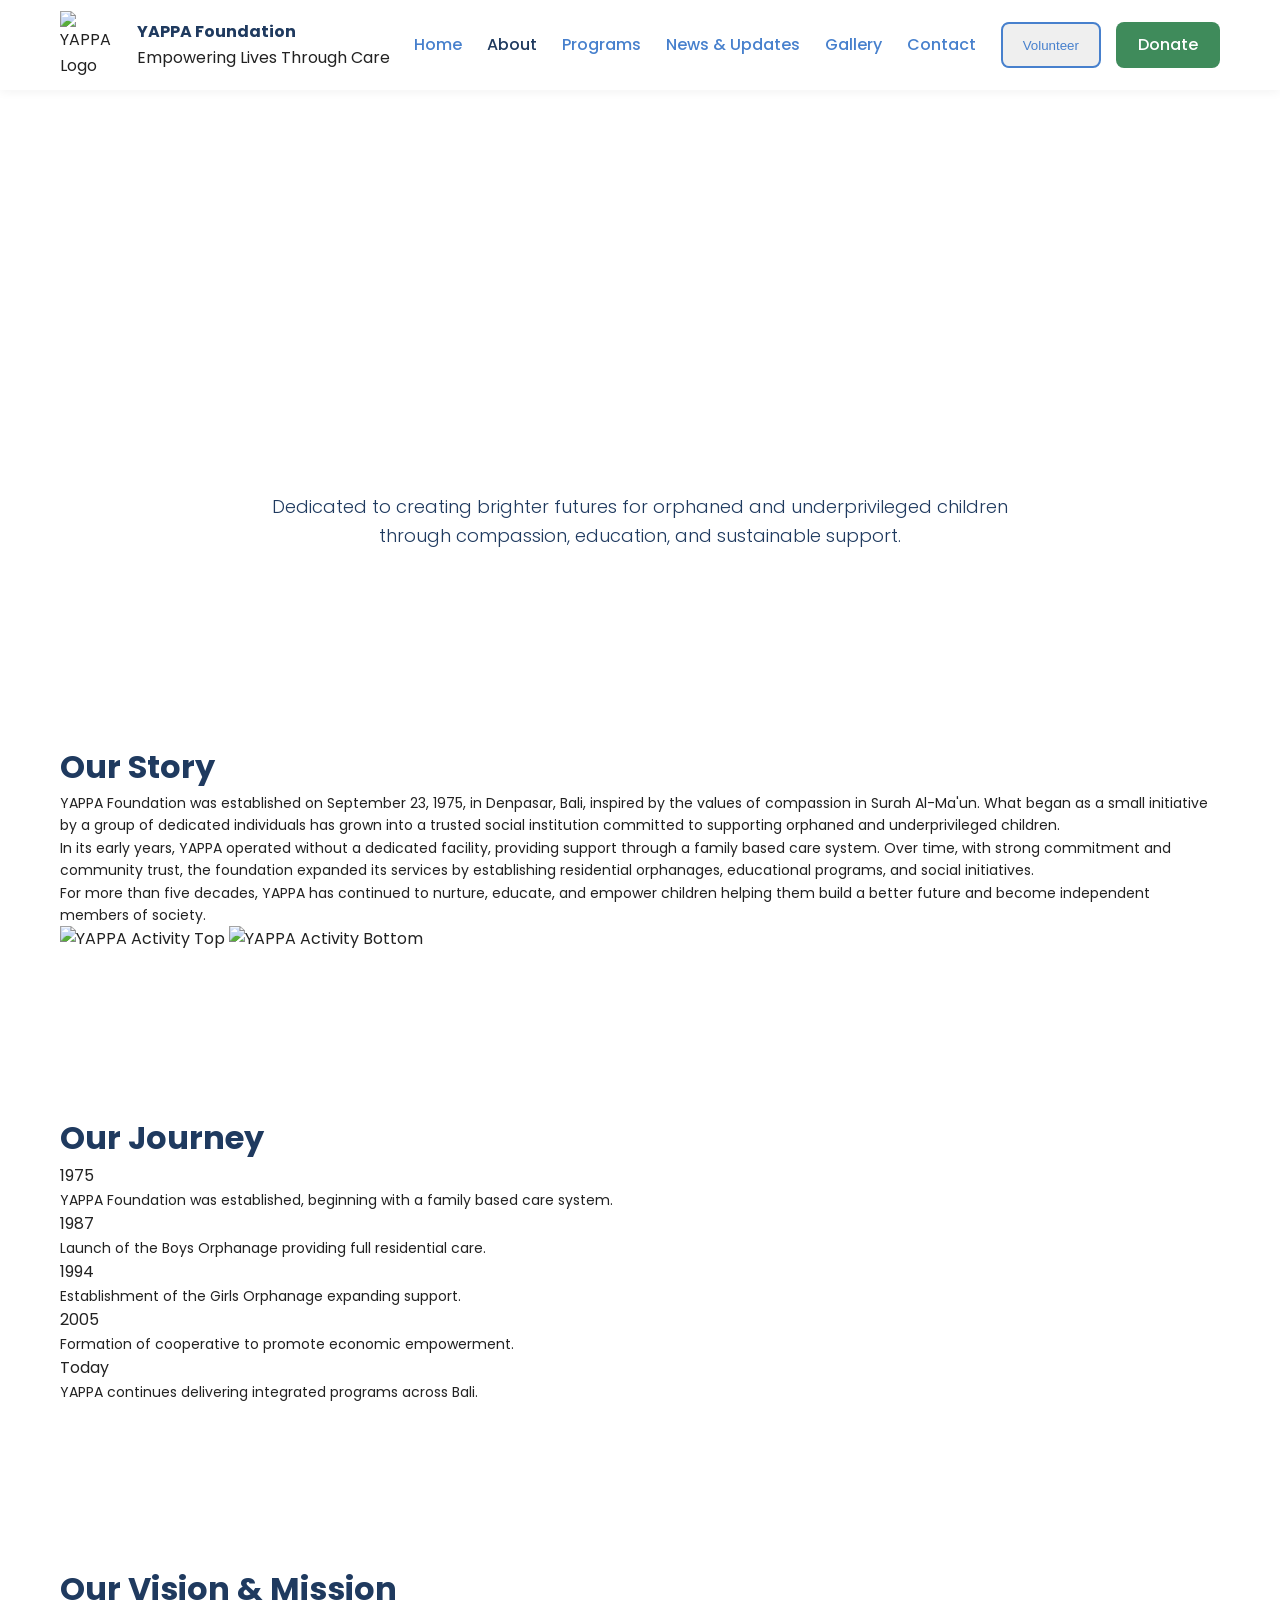
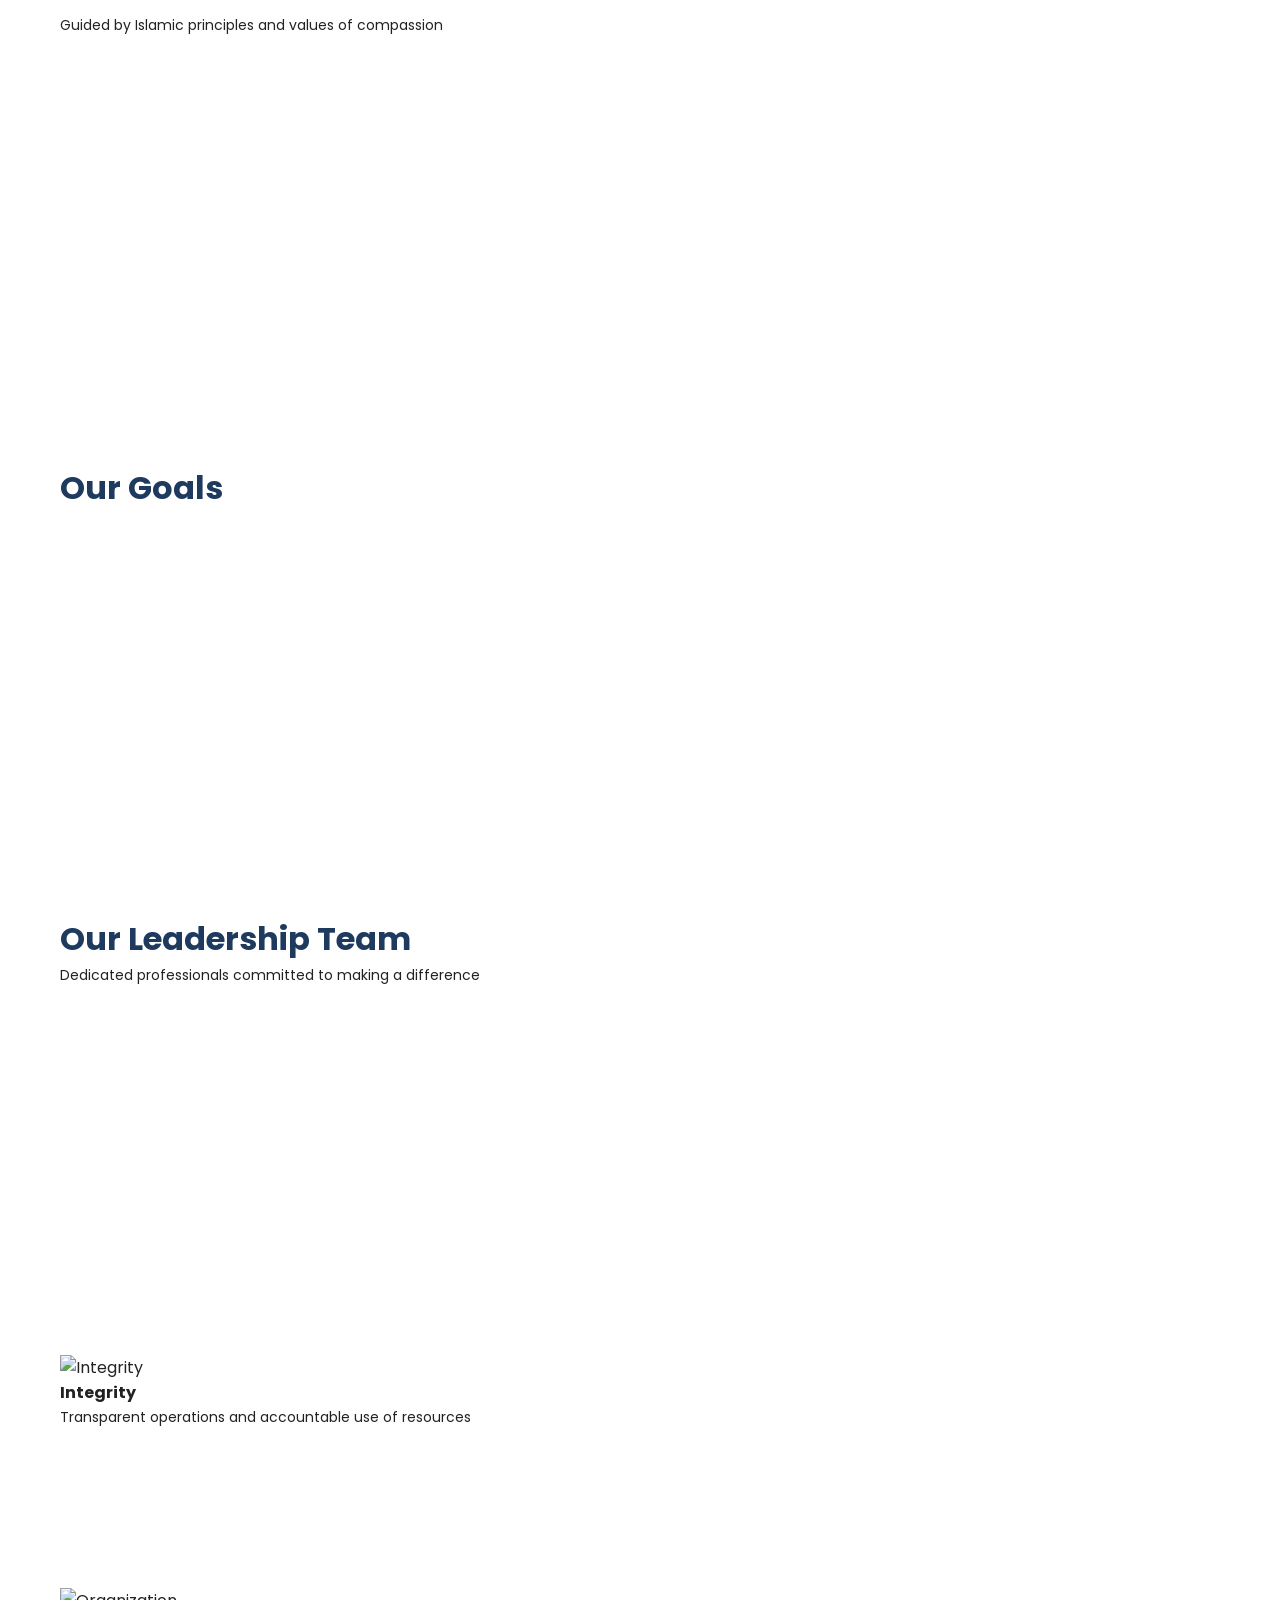
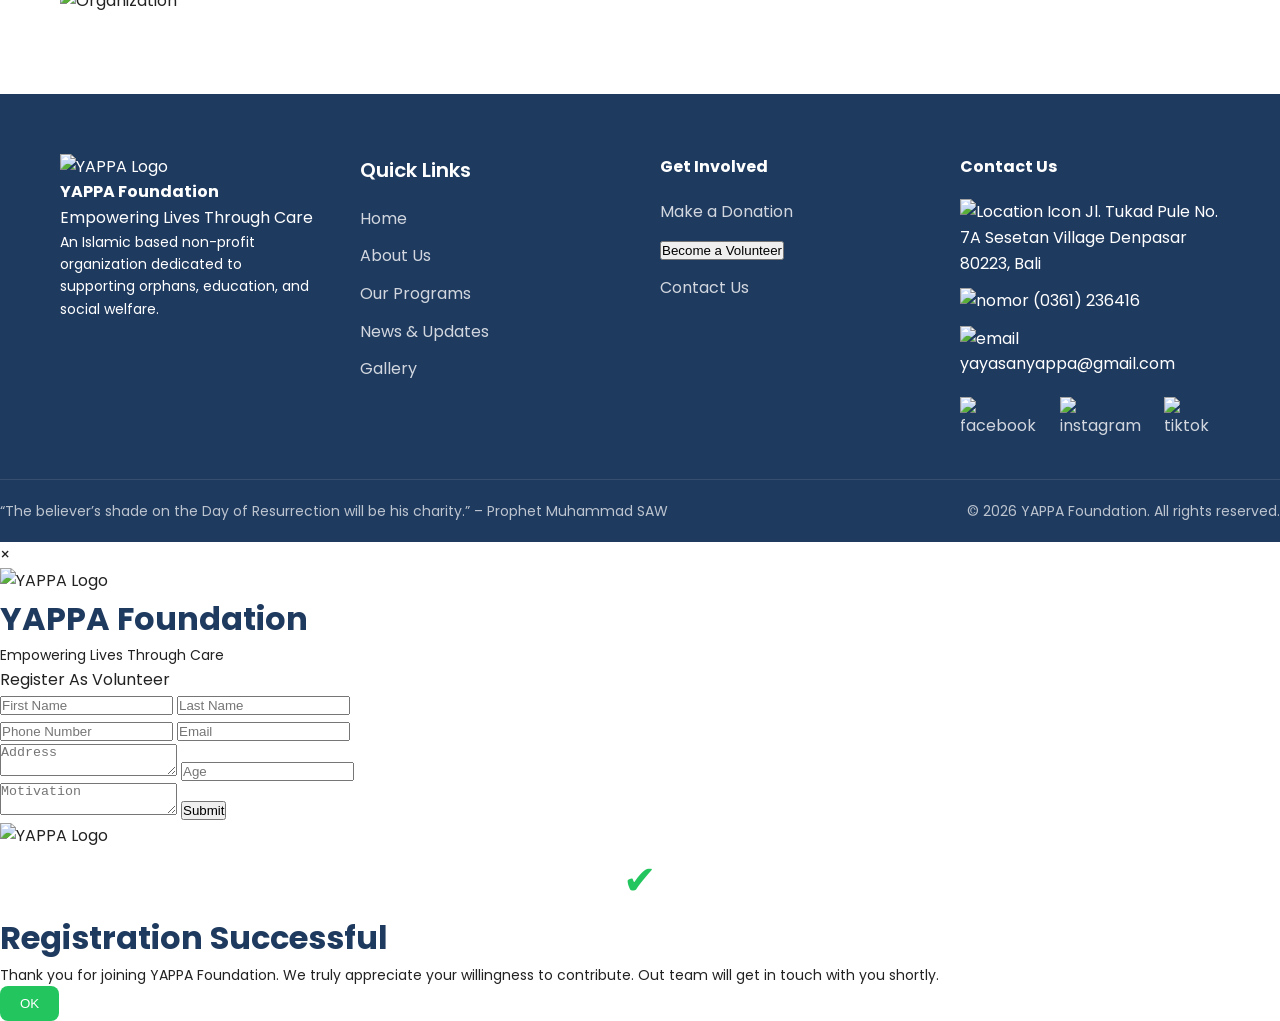
==== commit 983d6d51: "Update site content" ====
--- a/about.html
+++ b/about.html
@@ -22,7 +22,11 @@
           <span>Empowering Lives Through Care</span>
         </div>
       </div>
-
+<div class="hamburger">
+        <span class="bar"></span>
+        <span class="bar"></span>
+        <span class="bar"></span>
+      </div>
       <ul class="nav-links">
         <li><a href="index.html">Home</a></li>
         <li><a href="about.html" class="active">About</a></li>
--- a/css/style.css
+++ b/css/style.css
@@ -1,10 +1,12 @@
+/* ========================================================
+   1. GLOBAL & RESET STYLES
+   ======================================================== */
 * {
   margin: 0;
   padding: 0;
   box-sizing: border-box;
 }
 
-/* COLOR VARIABLES */
 :root {
   --primary-blue: #1f3a5f;
   --secondary-blue: #4780cd;
@@ -15,54 +17,20 @@
   --light-grey: #f5f7fa;
 }
 
-/* GLOBAL */
 body {
   font-family: "Poppins", sans-serif;
   color: var(--charcoal);
   line-height: 1.6;
-}
-
-button,
-input,
-textarea,
-select {
-  font-family: inherit;
-}
-
-button {
-  border: none;
-  outline: none;
-  background: none;
-  cursor: pointer;
-}
-
-/* ===== GLOBAL TYPOGRAPHY ===== */
-h1 {
-  font-size: 42px;
-}
-
-h2 {
-  font-size: 32px;
-}
-
-h3 {
-  font-size: 20px;
-}
-
-h4 {
-  font-size: 16px;
-}
-
-p {
-  font-size: 14px;
-  line-height: 1.6;
-}
-
-.subtitle {
-  margin-top: 10px;
-  color: var(--secondary-blue);
-  font-size: 14px;
-}
+  overflow-x: hidden; /* Mencegah bocor ke samping */
+}
+
+/* ========================================================
+   2. TYPOGRAPHY & REUSABLE COMPONENTS
+   ======================================================== */
+h1 { font-size: 42px; font-weight: 700; }
+h2 { font-size: 32px; font-weight: 700; color: var(--primary-blue); }
+h3 { font-size: 20px; font-weight: 600; }
+p { font-size: 14px; }
 
 .container {
   max-width: 1200px;
@@ -71,211 +39,41 @@
   padding: 0 20px;
 }
 
-section {
-  padding-top: 60px;
-  padding-bottom: 100px;
-}
-
-/* .page-hero.hero-about {
-  position: relative;
-  height: 100vh;
-  min-height: 600px;
-  overflow: hidden;
-} */
-
-.hero-slideshow {
-  position: relative;
-  width: 100%;
-  height: 100%;
-}
-
-.hero-slide {
-  position: absolute;
-  top: 0;
-  left: 0;
-  width: 100%;
-  height: 100%;
-  background-size: cover;
-  background-position: center;
-  background-repeat: no-repeat;
-  opacity: 0;
-  transition: opacity 1s ease-in-out;
-}
-
-.hero-slide.active {
-  opacity: 1;
-}
-
-.hero-overlay {
-  position: absolute;
-  top: 0;
-  left: 0;
-  width: 100%;
-  height: 100%;
-  background: linear-gradient(
-    135deg,
-    rgba(0, 0, 0, 0.6) 0%,
-    rgba(0, 0, 0, 0.3) 50%,
-    rgba(0, 0, 0, 0.7) 100%
-  );
-}
-
-/* .container {
-    position: relative;
-    height: 100%;
-    display: flex;
-    align-items: center;
-    justify-content: center;
-    text-align: center;
-    color: white;
-    z-index: 2;
-  } */
-
-.hero-container {
-  position: relative !important;
-  height: 100vh !important;
-  display: flex !important;
-  align-items: center !important;
-  justify-content: center !important;
-  text-align: center !important;
-  color: white !important;
-  z-index: 2 !important;
-  max-width: 1200px !important;
-  width: 100% !important;
-  margin: 0 auto !important;
-  padding: 0 20px !important;
-}
-
-.hero-container-tall {
-  min-height: 200vh;
-  padding-top: 100px;
-  padding-bottom: 100px;
-}
-
-.hero-tall {
-  width: 100%;
-  height: 100vh;
-}
-
-.hero-content {
-  max-width: 1500px;
-  padding: 0 0px;
-  margin-top: 0;
-  animation: fadeInUp 1s ease-out;
-}
-
-.hero-content h1 {
-  font-size: 1.5rem;
-  font-weight: 700;
-  line-height: 1.1;
-  margin-bottom: 0.8rem;
-  text-shadow: 2px 2px 4px rgba(0, 0, 0, 0.5);
-  animation-delay: 0.3s;
-  animation-fill-mode: both;
-}
-
-.hero-title-small{
-  font-size: 1rem !important;
-}
-
-.hero-subtext {
-  font-size: 1.3rem;
-  font-weight: 300;
-  line-height: 1.6;
-  text-shadow: 1px 1px 3px rgba(0, 0, 0, 0.7);
-  animation-delay: 0.6s;
-  animation-fill-mode: both;
-  margin-bottom: 2rem;
-}
-
-.hero-slide {
-  pointer-events: none;
-}
-
-.hero-slide.active {
-  pointer-events: auto;
-}
-
-/* Dots Navigation */
-.hero-dots {
-  visibility: hidden;
-}
-
-.hero-dots .dot {
-  width: 15px;
-  height: 15px;
-  border-radius: 50%;
-  display: inline-block;
-  background: rgba(255,255,255,0.5);
-  margin: 0 8px;
+section { padding: 80px 0; }
+
+.btn-primary {
+  background: var(--green);
+  color: var(--white);
+  padding: 10px 22px;
+  border-radius: 8px;
+  text-decoration: none;
+  font-weight: 500;
+  display: inline-flex;
+  align-items: center;
+  transition: 0.3s;
+}
+
+.btn-volunteer {
+  border: 2px solid var(--secondary-blue);
+  color: var(--secondary-blue);
+  padding: 8px 20px;
+  border-radius: 8px;
+  font-weight: 500;
   cursor: pointer;
-  transition: all 0.3s ease;
-}
-
-.hero-dots .dot.active,
-.hero-dots .dot:hover {
-  background: white;
-  transform: scale(1.2);
-}
-
-.dot {
-  width: 15px;
-  height: 15px;
-  border-radius: 50%;
-  display: inline-block;
-  background: rgba(255, 255, 255, 0.5);
-  margin: 0 8px;
-  cursor: pointer;
-  transition: all 0.3s ease;
-}
-
-.dot.active,
-.dot:hover {
-  background: white;
-  transform: scale(1.2);
-}
-
-/* Animations */
-@keyframes fadeInUp {
-  from {
-    opacity: 0;
-    transform: translateY(50px);
-  }
-  to {
-    opacity: 1;
-    transform: translateY(0);
-  }
-}
-
-.section-title{
-  display: none;
-}
-
-/* Responsive */
-@media (max-width: 768px) {
-  .hero-content h1 {
-    font-size: 2.5rem;
-  }
-
-  .hero-subtext {
-    font-size: 1.1rem;
-  }
-}
-
-.vision,
-.news {
-  background: var(--light-grey);
-  width: 100%;
-}
-
+  transition: 0.3s;
+}
+
+/* ========================================================
+   3. HEADER & NAVBAR (DESKTOP)
+   ======================================================== */
 header {
   background: var(--white);
   position: sticky;
   top: 0;
-  z-index: 100;
-}
-
-/* ===== NAVBAR ===== */
+  z-index: 1000;
+  box-shadow: 0 2px 10px rgba(0,0,0,0.05);
+}
+
 .navbar {
   display: flex;
   justify-content: space-between;
@@ -283,4894 +81,243 @@
   height: 90px;
 }
 
-/* ===== LOGO ===== */
 .logo {
   display: flex;
   align-items: center;
-  gap: 10px;
-  font-weight: 700;
-  color: var(--primary-blue);
-}
-
-.logo img {
-  width: 70px;
-}
-
-.logo-text {
-  display: flex;
-  flex-direction: column;
-  font-size: 14px;
-}
-
-.logo-text strong {
-  color: var(--primary-blue);
-  font-size: 16px;
-}
-
-.logo-text span {
-  font-size: 12px;
-  color: var(--secondary-blue);
-}
-
-/* ===== NAV LINKS ===== */
+  gap: 12px;
+}
+
+.logo img { width: 65px; }
+
+.logo-text strong { display: block; color: var(--primary-blue); font-size: 16px; }
+
 .nav-links {
   display: flex;
-  gap: 30px;
+  gap: 25px;
   list-style: none;
 }
 
-/* DEFAULT (secondary blue) */
 .nav-links a {
   text-decoration: none;
   color: var(--secondary-blue);
   font-weight: 500;
-  transition: 0.2s ease;
-}
-
-/* HOVER */
-.nav-links a:hover {
-  color: var(--primary-blue);
-}
-
-/* ACTIVE PAGE */
-.nav-links a.active {
-  color: var(--primary-blue);
-  font-weight: 700; /* 🔥 bold */
-}
-
-/* ===== BUTTON AREA ===== */
-.nav-btns {
-  display: flex;
-  gap: 10px;
-}
-
-.nav-btns a {
-  text-decoration: none;
-  font-weight: 500;
-}
-
-/* BUTTON (CONSISTENT) */
-.btn-primary,
-.btn-volunteer,
-.btn-outline {
-  display: inline-flex;
-  align-items: center;
-  justify-content: center;
-
-  padding: 10px 20px;
-  height: 40px;
-
-  border-radius: 8px;
-  border: none;
-  text-decoration: none;
-
-  font-size: 14px;
-  font-weight: 500;
-  font-family: inherit;
-
+  transition: 0.2s;
+}
+
+.nav-links a.active, .nav-links a:hover { color: var(--primary-blue); }
+
+.nav-btns { display: flex; gap: 15px; }
+
+/* Hamburger Icon (Hidden on Desktop) */
+.hamburger {
+  display: none;
   cursor: pointer;
 }
 
-.btn-outline-frame {
-  display: inline-flex;
-  align-items: center;
-  justify-content: center;
-
-  padding: 10px 20px;
-  height: 40px;
-
-  border-radius: 8px;
-  border: 2px solid var(--secondary-blue);
-
-  background: white;
-  color: var(--secondary-blue);
-
-  font-size: 14px;
-  font-weight: 500;
-  font-family: inherit;
-
-  cursor: pointer;
-  text-decoration: none;
-
-  position: relative;
-}
-
-/* frame luar */
-.btn-outline-frame::before {
-  content: "";
-  position: absolute;
-
-  top: -6px;
-  left: -6px;
-  right: -6px;
-  bottom: -6px;
-
-  border: 2px solid var(--secondary-blue);
-  border-radius: 12px;
-
-  opacity: 0.6;
-}
-
-.btn-primary,
-.btn-volunteer {
-  font-size: 14px;
-  font-family: inherit;
-}
-
-/* PRIMARY */
-.btn-primary {
-  background: var(--green);
-  color: var(--white);
-  border: none;
-}
-
-/* VOLUNTEER */
-.btn-volunteer {
-  border: 2px solid var(--secondary-blue);
-  color: var(--secondary-blue);
-  font-weight: 500;
-}
-
-/* OUTLINE */
-.btn-outline {
-  border: 2px solid var(--green);
-  color: var(--green);
-  background: var(--white);
-}
-
-/* HERO */
+.hamburger .bar {
+  display: block;
+  width: 25px;
+  height: 3px;
+  margin: 5px auto;
+  background-color: var(--primary-blue);
+  transition: 0.3s;
+  border-radius: 3px;
+}
+
+/* ========================================================
+   4. HERO SECTIONS (GLOBAL)
+   ======================================================== */
 .page-hero {
-  height: 45vh;
-  min-height: 300px;
-
+  min-height: 45vh;
   display: flex;
   align-items: center;
   justify-content: center;
   text-align: center;
-
   color: white;
-
   background-size: cover;
   background-position: center;
-
-  padding: 0 !important;
-}
-
-.page-hero .hero-subtext {
-  font-weight: 400;
-  line-height: 1.6;
-  max-width: 750px;
-  margin: 10px auto 0;
-}
-
-.hero-home {
-  background-size: cover;
-  background-position: center;
-  background-repeat: no-repeat;
-
-  transition: background-image 1s ease-in-out;
-}
-
-.page-hero h1 {
-  max-width: 1100px;
-  margin: 0 auto;
-  line-height: 1.2;
-}
-
-.page-hero p {
-  margin-bottom: 15px;
-}
-
-.hero-buttons {
-  display: flex;
-  gap: 12px;
-  justify-content: center;
-  margin-top: 8px;
-}
-
-.page-hero h1,
-.page-hero .hero-subtext {
-  text-shadow: 0 3px 10px rgba(0, 0, 0, 0.6);
-}
-
-/* ===== FIX BUTTON IN HERO ===== */
-.hero-buttons a,
-.hero-buttons button {
-  display: inline-flex;
-  align-items: center;
-  justify-content: center;
-
-  padding: 12px 24px;
-  height: 44px;
-
-  border-radius: 8px;
-  font-size: 14px;
-  font-weight: 500;
-
-  text-decoration: none;
-  border: none;
-}
-
-/* ABOUT */
-
+  position: relative;
+}
+
+.hero-overlay {
+  position: absolute;
+  inset: 0;
+  background: rgba(0,0,0,0.5);
+}
+
+.hero-content { position: relative; z-index: 2; width: 100%; }
+
+.hero-content h1 { line-height: 1.2; margin-bottom: 15px; text-shadow: 0 2px 10px rgba(0,0,0,0.3); }
+
+.hero-subtext { font-size: 18px; max-width: 800px; margin: 0 auto 30px; font-weight: 300; }
+
+.hero-buttons { display: flex; gap: 15px; justify-content: center; }
+
+/* ========================================================
+   5. SECTIONS STYLES (ABOUT, VISION, IMPACT, CARDS)
+   ======================================================== */
+/* About Section */
 .about .container {
   display: flex;
-  align-items: flex-start;
-  justify-content: space-between;
-  gap: 80px;
-  margin-top: 30%;
-}
-
-.about-text {
-  flex: 1;
-}
-
-.about-img {
-  flex: 1;
-  display: flex;
-  justify-content: flex-end;
-}
-
-.about-img img {
-  width: 100%;
-  height: 320px;
-  object-fit: cover;
-  border-radius: 16px;
-}
-
-.about-text,
-.about-img {
-  flex: 1;
-}
-
-.about h2 {
-  color: var(--primary-blue);
-  margin-bottom: 15px;
-  white-space: nowrap;
-}
-
-.ayat-img {
-  display: flex;
-  justify-content: center;
-}
-
-/* QUOTE */
-.quote {
-  text-align: center;
-  padding: 40px 20px;
-}
-
-.ayat-section {
-  text-align: center;
-  padding: 20px 20px;
-}
-
+  align-items: center;
+  gap: 60px;
+}
+
+.about-text { flex: 1; }
+.about-img { flex: 1; text-align: right; }
+.about-img img { width: 100%; border-radius: 16px; }
+
+/* Ayat Section */
+.ayat-section { text-align: center; }
 .ayat-img img {
   max-width: 650px;
   width: 100%;
-  margin-bottom: 20px;
+  margin-bottom: 25px;
   position: relative;
-  left: 165px;
-}
-
-.translation {
-  font-size: 16px;
-  color: var(--primary-blue);
-  max-width: 750px;
-  margin: 0 auto;
-  text-align: center;
-}
-
-/* VISION */
-.vision h2 {
-  text-align: center;
-  color: var(--primary-blue);
-  margin-bottom: 10px;
-  font-weight: 700;
-}
-
-.subtitle {
-  text-align: center;
-  color: var(--charcoal);
-  margin-bottom: 40px;
-}
-
-.vision-box {
-  display: flex;
-  gap: 40px;
-  margin-top: 50px;
-}
-
-/* CARD */
+  left: 165px; /* Ini yang bikin masalah di HP (Akan diperbaiki di responsive) */
+}
+
+.translation { font-style: italic; color: var(--primary-blue); max-width: 750px; margin: 0 auto; }
+
+/* Cards Layout (News, Programs, Upcoming) */
+.cards { display: flex; gap: 25px; margin-top: 40px; }
 .card {
   flex: 1;
-  background: var(--white);
-  padding: 30px;
-  border-radius: 12px;
-  box-shadow: 0 6px 15px rgba(0, 0, 0, 0.08);
-}
-
-/* ICON */
-/* HEADER */
-.card-header {
-  display: flex;
-  align-items: center;
-  gap: 12px;
-  margin-bottom: 15px;
-}
-
-/* ICON (gambar asli, tanpa background tambahan) */
-.card-header img {
-  width: 50px;
-  height: 50px;
-  object-fit: contain;
-  display: block;
-}
-
-/* BORDER */
-.vision-card {
-  border: 2px solid var(--secondary-blue);
-  padding: 25px;
-}
-
-.mission-card {
-  border: 2px solid var(--green);
-  padding: 25px;
-}
-
-.card h3 {
-  color: var(--primary-blue);
-  margin-bottom: 10px;
-}
-
-/* IMPACT */
-.impact {
-  background: var(--primary-blue);
-  color: white;
-  text-align: center;
-  padding: 100px 20px;
-}
-
-.impact h2 {
-  margin-bottom: 10px;
-}
-
-.impact p {
-  color: #cbd5e1;
-}
-
-/* ICON BULAT */
-.impact-box {
-  display: flex;
-  justify-content: center;
-  gap: 60px;
-  margin-top: 40px;
-}
-
-.impact .item img {
-  width: 60px;
-  height: 60px;
-
-  background: rgba(255, 255, 255, 0.15);
-  padding: 12px;
-  border-radius: 50%;
-
-  margin: 0 auto 15px;
-}
-
-.impact .item p {
-  font-weight: 400;
-}
-
-.impact .item {
-  text-align: center;
-}
-
-/* CARDS */
-.cards {
-  display: flex;
-  gap: 25px;
-  margin-top: 30px;
-}
-
-.cards .card img {
-  width: 100%;
-  border-radius: 10px;
-  margin-bottom: 10px;
-}
-
-/* FIX NEWS CARD STRUCTURE */
-.cards .card {
-  padding: 0; /* penting biar gambar nempel atas */
-  overflow: hidden;
-}
-
-.cards .card img {
-  width: 100%;
-  height: 180px;
-  object-fit: cover;
-  margin-bottom: 0; /* hapus jarak */
-}
-
-.cards .card h3 {
-  margin: 15px 20px 5px;
-  color: var(--primary-blue);
-}
-
-.cards .card p {
-  margin: 0 20px 10px;
-  text-align: justify;
-}
-
-.cards .card a {
-  margin: 0 20px 20px;
-  display: inline-block;
-}
-
-.cards .card a {
-  display: inline-block;
-  margin-top: 10px;
-  color: var(--secondary-blue);
-  font-weight: 500;
-  text-decoration: none;
-}
-
-/* BUTTON CENTER FIX */
-.center-btn {
-  text-align: center;
-  margin-top: 40px;
-  margin-bottom: 40px;
-}
-
-/* TITLE */
-.programs h2,
-.news h2 {
-  text-align: center;
-  color: var(--primary-blue);
-  margin-bottom: 10px;
-  font-weight: 700;
-}
-
-/* ===== UPCOMING EVENTS ===== */
-
-.upcoming {
-  background: var(--light-grey);
-  padding: 20px 0 60px;
-  margin-top: -80px;
-}
-
-/* pakai sistem yang sama */
-.upcoming .cards {
-  display: grid;
-  grid-template-columns: repeat(3, 1fr);
-  gap: 25px;
-}
-
-/* card sama persis */
-.upcoming .card {
   background: white;
   border-radius: 12px;
   overflow: hidden;
-  box-shadow: 0 6px 15px rgba(0, 0, 0, 0.05);
-  transition: 0.25s;
-}
-
-.upcoming .card:hover {
-  transform: translateY(-5px);
-}
-
-/* title */
-.upcoming h2 {
-  text-align: center;
-  color: var(--primary-blue);
-  margin-bottom: 10px;
-  font-weight: 700;
-}
-
-/* subtitle */
-.upcoming .subtitle {
-  text-align: center;
-  margin-bottom: 40px;
-}
-
-/* tanggal (ganti link) */
-.event-date {
-  display: block;
-  margin: 0 20px 20px;
-  font-size: 13px;
-  color: var(--secondary-blue);
-  font-weight: 500;
-}
-
-/* ===== CTA ===== */
-.cta {
-  background: var(--light-green);
-  text-align: center;
-  padding: 50px 20px;
-  margin-top: 0;
-}
-
-.cta h2 {
-  margin-bottom: 10px;
-  color: var(--white);
-}
-
-.cta p {
-  margin: 10px 0 20px;
-  color: var(--white);
-}
-
-/* BUTTON WRAPPER */
-.cta .hero-buttons {
-  margin-top: 10px;
-  display: flex;
-  justify-content: center;
-  gap: 12px;
-}
-
-/* FIX BASE BUTTON DI CTA */
-.cta .hero-buttons a,
-.cta .hero-buttons button {
-  display: inline-flex;
-  align-items: center;
-  justify-content: center;
-
-  padding: 12px 22px;
-  min-width: 180px;
-  height: 44px;
-
-  border-radius: 8px;
-  border: none;
-
-  font-size: 14px;
-  font-weight: 500;
-  font-family: inherit;
-
-  text-decoration: none;
-  cursor: pointer;
-}
-
-.cta .btn-primary {
-  background: var(--primary-blue) !important;
-  color: white !important;
-}
-
-/* BUTTON OUTLINE */
-.cta .btn-outline {
-  background: white;
-  color: var(--primary-blue);
-  border: 2px solid var(--primary-blue);
-}
-
-/* ===== FOOTER ===== */
-
-.footer {
-  background: var(--primary-blue);
-  color: white;
-}
-
-/* CONTAINER */
-.footer-container {
-  display: grid;
-  grid-template-columns: 1.5fr 1fr 1fr 1.2fr;
-  gap: 25px;
-
-  max-width: 1200px;
-  margin: auto;
-  padding: 30px 20px;
-}
-
-/* COLUMN */
-.footer-col {
-  max-width: 240px;
-}
-
-/* TITLE */
-.footer h3 {
-  font-weight: 700;
-  margin-bottom: 8px;
-}
-
-.footer h4 {
-  font-weight: 600;
-  margin-bottom: 10px;
-}
-
-/* TEXT */
-.footer p {
-  font-size: 13px;
-  line-height: 1.4; /* ⬅ lebih rapat */
-  opacity: 0.9;
-  margin-bottom: 4px;
-}
-
-/* LIST */
-.footer-col ul {
-  list-style: none;
-  padding: 0;
-  margin: 0;
-}
-
-.footer-col ul li {
-  margin-bottom: 6px; /* ⬅ lebih rapat */
-}
-
-/* LINK */
-.footer-col ul li a {
-  color: white;
-  text-decoration: none;
-  font-size: 13px;
-  transition: 0.2s ease;
-}
-
-/* HOVER */
-.footer-col ul li a:hover {
-  color: var(--green);
-  padding-left: 4px;
-}
-
-/* ACTIVE PAGE */
-.footer-col ul li a.active {
-  color: var(--green);
-  font-weight: 600;
-}
-
-.footer-col ul li button {
-  background: none;
-  border: none;
-  color: white;
-  font-size: 13px;
-  padding: 0;
-  cursor: pointer;
-  text-align: left;
-
-  transition: 0.2s ease;
-}
-
-.footer-col ul li button:hover {
-  color: var(--green);
-  padding-left: 4px;
-}
-/* ===== LOGO AREA ===== */
-.footer-brand .footer-logo {
-  display: flex;
-  align-items: center;
-  gap: 8px;
-
-  margin-bottom: 15px;
-}
-
-.footer-brand img {
-  width: 65px;
-}
-
-.footer-logo-text strong {
-  font-size: 15px;
-}
-
-.footer-logo-text span {
-  display: block;
-  font-size: 11px;
-  opacity: 0.8;
-}
-
-/* ===== DIVIDER ===== */
-.footer-divider {
-  height: 1px;
-  background: rgba(255, 255, 255, 0.2);
-  width: 100%; /* ⬅ INI KUNCI */
-  margin: 20px 0; /* ⬅ jangan pakai auto */
-}
-
-/* ===== BOTTOM ===== */
-.footer-bottom {
-  display: flex;
-  justify-content: space-between;
-  align-items: center;
-
-  max-width: 1200px; /* ⬅ BALIKIN INI */
-  margin: auto;
-  padding: 12px 20px;
-
-  font-size: 12px;
-}
-
-.contact-list li {
-  display: flex;
-  align-items: flex-start;
-  gap: 8px;
-
-  font-size: 13px;
-  line-height: 1.4;
-}
-
-/* ICON CONTACT (alamat, telp, email) */
-.contact-list img {
-  width: 18px;
-  height: 18px;
-  object-fit: contain;
-  margin-top: 2px;
-}
-
-.contact-intro-social {
-  padding: 90px 0;
-  background: #f8fbff;
-}
-
-.contact-intro-grid {
-  display: grid;
-  grid-template-columns: 1fr 1.15fr;
-  gap: 50px;
-  align-items: center;
-}
-
-.contact-intro-text .section-label {
-  display: inline-block;
-  margin-bottom: 14px;
-  padding: 8px 18px;
-  border-radius: 30px;
-  background: rgba(31, 78, 121, 0.1);
-  color: #1f4e79;
-  font-size: 14px;
-  font-weight: 600;
-}
-
-.contact-intro-text h2 {
-  margin-bottom: 18px;
-  font-size: 36px;
-  line-height: 1.25;
-  color: #102a43;
-}
-
-.contact-intro-text p {
-  margin-bottom: 16px;
-  color: #5f6c7b;
-  line-height: 1.8;
-  font-size: 15px;
-}
-
-.contact-social-images {
-  display: grid;
-  grid-template-columns: 1.1fr 0.9fr;
-  gap: 18px;
-  min-height: 430px;
-}
-
-.social-image-small-grid {
-  display: grid;
-  gap: 18px;
-}
-
-.social-image-card {
-  position: relative;
-  display: block;
-  overflow: hidden;
-  border-radius: 24px;
-  min-height: 205px;
-  box-shadow: 0 18px 40px rgba(15, 23, 42, 0.16);
-}
-
-.social-image-large {
-  min-height: 430px;
-}
-
-.social-image-card img {
-  width: 100%;
-  height: 100%;
-  display: block;
-  object-fit: cover;
-  transition: transform 0.5s ease;
-}
-
-.social-image-card:hover img {
-  transform: scale(1.08);
-}
-
-.social-image-overlay {
-  position: absolute;
-  inset: 0;
-  display: flex;
-  flex-direction: column;
-  justify-content: flex-end;
-  padding: 24px;
-  background: linear-gradient(
-    to top,
-    rgba(0, 0, 0, 0.72),
-    rgba(0, 0, 0, 0.08)
-  );
-  color: #fff;
-}
-
-.social-image-overlay span {
-  margin-bottom: 6px;
-  font-size: 13px;
-  font-weight: 600;
-  letter-spacing: 0.5px;
-  text-transform: uppercase;
-}
-
-.social-image-overlay h3 {
-  margin: 0;
-  font-size: 20px;
-  line-height: 1.3;
-}
-
-.social-image-small-grid .social-image-overlay h3 {
-  font-size: 16px;
-}
-
-@media (max-width: 900px) {
-  .contact-intro-grid {
-    grid-template-columns: 1fr;
-  }
-
-  .contact-social-images {
-    grid-template-columns: 1fr;
-    min-height: auto;
-  }
-
-  .social-image-large {
-    min-height: 300px;
-  }
-
-  .social-image-card {
-    min-height: 220px;
-  }
-}
-
-@media (max-width: 576px) {
-  .contact-intro-social {
-    padding: 60px 0;
-  }
-
-  .contact-intro-text h2 {
-    font-size: 28px;
-  }
-
-  .social-image-overlay {
-    padding: 20px;
-  }
-}
-
-/* ICON SOSIAL MEDIA */
-.footer-social img {
-  width: 20px;
-  height: 20px;
-  object-fit: contain;
-}
-
-/* Biar ada lingkaran kayak contoh kamu */
-.footer-social {
-  display: flex;
-  gap: 12px;
-  margin-top: 10px;
-}
-
-.footer-social img {
-  width: 40px; /* ukuran lingkaran */
-  height: 40px;
-  padding: 8px; /* jarak icon dari tepi */
-
-  border-radius: 50%;
-  background: rgba(255, 255, 255, 0.15);
-
-  object-fit: contain;
-
-  display: block;
-}
-
-.footer-social img:hover {
-  background: rgba(255, 255, 255, 0.25);
-  transform: scale(1.05);
-  transition: 0.2s;
-}
-
-/* ===== ABOUT PAGE ===== */
-.hero-about {
-  background:
-    linear-gradient(to right, rgba(31, 58, 95, 0.85), rgba(71, 128, 205, 0.85)),
-    url("../images/about-bg.jpg");
-
-  background-size: cover;
-  background-position: center;
-}
-
-/* Optional text styling (boleh dipakai) */
-.hero-about h1 {
-  max-width: 900px;
-  margin: 0 auto 10px;
-}
-
-.hero-about .hero-subtext {
-  max-width: 700px;
-  margin: auto;
-}
-
-/* ===== ABOUT NEW ===== */
-
-.about-section {
-  background: var(--white);
-  padding: 80px 0;
-}
-
-.about-wrapper {
-  display: flex;
-  justify-content: space-between;
-  align-items: flex-start;
-  gap: 60px;
-}
-
-.about-text {
-  flex: 1;
-  max-width: 550px;
-}
-
-.about-images {
-  flex: 1;
-  display: flex;
-  flex-direction: column;
-  align-items: flex-end;
-  gap: 0;
-}
-
-.about-section h2 {
-  color: var(--primary-blue);
-  margin-bottom: 20px;
-}
-
-.about-section p {
-  line-height: 1.7;
-  text-align: justify;
-}
-
-.about-text p {
-  text-align: justify;
-  margin-bottom: 16px;
-}
-
-.about-images img {
-  width: 100%;
-  max-width: 420px;
-  height: 220px;
-  object-fit: cover;
-  border-radius: 16px;
-  margin: 0;
-  display: block;
-}
-
-.about-images img:first-child {
-  border-radius: 16px 16px 0 0;
-}
-
-.about-images img:last-child {
-  border-radius: 0 0 16px 16px;
-}
-
-/* ===== JOURNEY ===== */
-
-.journey-section {
-  background: var(--white);
-  padding: 30px 0 60px;
-}
-
-.center {
-  text-align: center;
-  margin-top: -40px;
-  margin-bottom: 20px;
-  color: var(--primary-blue);
-  font-weight: 700;
-}
-
-.timeline {
-  display: flex;
-  flex-direction: column;
-  gap: 30px;
-  max-width: 800px;
-  margin: auto;
-}
-
-.timeline-item {
-  display: flex;
-  align-items: center;
-  gap: 20px;
-}
-
-.timeline-item p {
-  line-height: 1.7;
-}
-
-.circle {
-  width: 70px;
-  height: 70px;
-
-  background: var(--primary-blue);
-  color: var(--light-green);
-
-  border-radius: 50%;
-
-  display: flex;
-  align-items: center;
-  justify-content: center;
-
-  font-weight: 600;
-
-  flex-shrink: 0;
-}
-
-/* ===== VISION & MISSION ===== */
-
-.vision-section {
-  background: var(--light-grey);
-  padding: 80px 0;
-}
-
-.subtitle {
-  text-align: center;
-  margin-bottom: 40px;
-  font-size: 16px;
-  color: var(--charcoal);
-}
-
-.vision-wrapper {
-  display: flex;
-  gap: 40px;
-}
-
-.vision-card,
-.mission-card {
-  flex: 1;
-  background: var(--white);
-  padding: 30px;
-  border-radius: 12px;
-}
-
-.vision-card {
-  border: 2px solid var(--secondary-blue);
-}
-
-.mission-card {
-  border: 2px solid var(--green);
-}
-
-.vision-card h3,
-.mission-card h3 {
-  margin: 15px 0;
-  color: var(--primary-blue);
-}
-
-.vision-card p,
-.mission-card li {
-  font-size: 14px;
-  line-height: 1.6;
-  font-weight: 400;
-  text-align: justify;
-  text-align-last: left;
-  color: var(--charcoal);
-}
-
-.mission-card ul {
-  padding-left: 18px;
-}
-
-/* ICON BOX */
-.vision-card img,
-.mission-card img {
-  width: 50px;
-  height: 50px;
-  object-fit: contain;
-  display: block;
-  margin-bottom: 12px;
-}
-
-/* ===== GOALS ===== */
-
-.goals-section {
-  background: var(--light-grey);
-  padding: 80px 0;
-}
-
-.goals-grid {
-  display: grid;
-  grid-template-columns: repeat(2, 1fr);
-  gap: 25px;
-  max-width: 900px;
-  margin: auto;
-}
-
-.goal-card {
-  background: var(--white);
-  padding: 20px 25px;
-  border-radius: 12px;
-  border: 1px solid #e5e7eb;
-}
-
-.goal-card h4 {
-  color: var(--primary-blue);
-  margin-bottom: 8px;
-}
-
-.goal-card p {
-  line-height: 1.6;
-}
-
-.goal-card {
-  transition: 0.2s;
-}
-
-.goal-card:hover {
-  transform: translateY(-3px);
-  box-shadow: 0 6px 15px rgba(0, 0, 0, 0.08);
-
-  background: rgba(133, 228, 145, 0.15);
-  border: 1px solid var(--green);
-}
-
-.goal-card:hover h4 {
-  color: var(--green);
-}
-
-.goals-grid .goal-card:last-child {
-  grid-column: span 2;
-  max-width: 420px;
-  margin: 0 auto;
-}
-
-/* ===== LEADERSHIP ===== */
-
-.leadership-section {
-  background: var(--white);
-  padding: 80px 0;
-}
-
-.leadership-section .subtitle {
-  margin-top: 10px;
-  margin-bottom: 40px;
-  color: var(--charcoal);
-  font-size: 16px;
-}
-
-/* GRID 3 KOLOM */
-.leadership-grid {
-  display: grid;
-  grid-template-columns: repeat(3, 1fr);
-  gap: 25px;
-}
-
-/* CARD */
-.leader-card {
-  background: var(--light-grey);
-  padding: 25px;
-  border-radius: 14px;
-  text-align: center;
-  border: 1px solid #e5e7eb;
-  transition: all 0.25s ease;
-}
-
-.leadership-section .container p {
-  font-weight: normal !important;
-}
-
-/* ICON BOX */
-.icon-box {
-  width: 60px;
-  height: 60px;
-  margin: 0 auto 15px;
-  background: rgba(71, 128, 205, 0.1);
-  border-radius: 50%;
-  display: flex;
-  align-items: center;
-  justify-content: center;
-}
-
-.icon-box img {
-  width: 70px;
-  height: 70px;
-}
-
-/* TEXT */
-.leader-card h4 {
-  color: var(--primary-blue);
-  margin-bottom: 8px;
-}
-
-.leader-card p {
-  line-height: 1.6;
-  color: var(--charcoal);
-}
-
-/* HOVER BIRU */
-.leader-card:hover {
-  transform: translateY(-4px);
-  background: var(--secondary-blue);
-  border: 1px solid var(--secondary-blue);
-}
-
-.leader-card:hover h4,
-.leader-card:hover p {
-  color: var(--white);
-}
-
-.leader-card:hover .icon-box {
-  background: rgba(255, 255, 255, 0.25);
-}
-
-.leader-card:hover .icon-box img {
-  filter: brightness(0) invert(1);
-}
-
-.leader-card:hover h4 {
-  color: var(--secondary-blue);
-}
-
-.leader-card:hover h4,
-.leader-card:hover p {
-  color: var(--white) !important;
-}
-
-/* ===== ORGANIZATIONAL STRUCTURE ===== */
-
-/* ===== ORGANIZATIONAL STRUCTURE (IMAGE ONLY) ===== */
-
-.org-section {
-  background: var(--light-grey);
-  padding: 0 0 100px;
-}
-
-.org-image {
-  display: flex;
-  justify-content: center;
-}
-
-.org-image img {
-  width: 100%;
-  max-width: 100%;
-  height: auto;
-  display: block;
-}
-
-.org-section .container {
-  max-width: 100%;
-  padding: 0;
-}
-
-/* ===== CONTACT PAGE ===== */
-.contact-section {
-  background: var(--white);
-  padding: 80px 0;
-}
-
-.contact-grid {
-  display: grid;
-  grid-template-columns: repeat(4, 1fr);
-  gap: 25px;
-
-  align-items: stretch;
-
-  max-width: 1400px;
-  margin: 0 auto;
-}
-
-/* ===== HERO CONTACT ===== */
-.hero-contact {
-  background:
-    linear-gradient(rgba(30, 64, 111, 0.65), rgba(30, 64, 111, 0.65)),
-    url("../images/contact-hero.jpg");
-
-  background-size: cover;
-  background-position: center;
-
-  padding: 100px 0; /* TAMBAH INI */
-  text-align: center;
-  color: white;
-}
-
-/* ===== CONTACT CARD  ===== */
-.contact-card {
-  background: var(--light-grey);
-  padding: 25px;
-  border-radius: 16px;
-  text-align: center;
-
-  border: 1px solid rgba(31, 58, 95, 0.1);
-  box-shadow: 0 6px 15px rgba(0, 0, 0, 0.04);
-
-  transition: all 0.25s ease;
-
-  aspect-ratio: 1 / 1;
-
-  display: flex;
-  flex-direction: column;
-  align-items: center;
-  justify-content: flex-start;
-  padding-top: 30px;
-  gap: 10px;
-}
-
-/* ===== ICON ===== */
-.contact-icon {
-  width: 85px;
-  height: 85px;
-
-  border-radius: 50%;
-
-  background: transparent;
-
-  display: flex;
-  align-items: center;
-  justify-content: center;
-
-  margin: 0 auto 15px;
-
-  box-shadow: none;
-}
-
-.contact-icon img {
-  width: 65px;
-  height: 65px;
-  object-fit: contain;
-  display: block;
-}
-
-/* ===== TITLE ===== */
-.contact-card h3 {
-  color: var(--primary-blue);
-  margin: 0;
-  font-size: 18px; /* override global */
-}
-
-/* ===== TEXT ===== */
-.contact-card p {
-  color: var(--charcoal);
-  font-size: 14px;
-  line-height: 1.5;
-
-  max-width: 220px;
-  margin: 0 auto;
-
-  word-break: normal;
-  overflow-wrap: normal;
-}
-
-/* ===== HOVER ===== */
-
-.contact-card:hover {
-  transform: translateY(-6px);
-  box-shadow: 0 10px 25px rgba(0, 0, 0, 0.08);
-}
-
-.contact-icon {
-  transition: none;
-}
-
-/* ===== CONTACT FORM ===== */
-
-.contact-form-section {
-  background: var(--light-grey);
-  padding: 80px 0;
-}
-/* WRAPPER */
-.form-wrapper {
-  display: grid;
-  grid-template-columns: 1fr 2fr;
-  align-items: stretch;
-
-  background: var(--white);
-  border-radius: 20px;
-  overflow: hidden;
-
-  box-shadow: 0 10px 25px rgba(0, 0, 0, 0.05);
-}
-
-/* LEFT SIDE */
-.form-left {
-  background: linear-gradient(135deg, #6bcf8d, #5bbf7d);
-  padding: 40px;
-  color: white;
-
-  position: relative;
-  overflow: hidden;
-
-  display: flex;
-  align-items: flex-start;
-}
-
-.form-left h2 {
-  font-size: 28px;
-  font-weight: 700;
-  position: relative;
-  z-index: 2;
-}
-
-/* LINGKARAN */
-.form-left::before {
-  content: "";
-  position: absolute;
-  width: 180px;
-  height: 180px;
-  background: rgba(255, 255, 255, 0.1);
-  border-radius: 50%;
-  bottom: 40px;
-  left: 30px;
-}
-
-.form-left::after {
-  content: "";
-  position: absolute;
-  width: 260px;
-  height: 260px;
-  background: rgba(255, 255, 255, 0.08);
-  border-radius: 50%;
-  bottom: -80px;
-  right: -80px;
-}
-
-/* RIGHT SIDE */
-.form-right {
-  padding: 40px;
-  display: flex;
-  flex-direction: column;
-}
-
-/* ROW */
-.form-row {
-  display: flex;
-  gap: 20px;
-  margin-bottom: 20px;
-}
-
-/* GROUP */
-.form-group {
-  flex: 1;
-  display: flex;
-  flex-direction: column;
-}
-
-/* FULL WIDTH */
-.form-group.full {
-  width: 100%;
-}
-
-/* LABEL */
-.form-group label {
-  font-size: 13px;
-  margin-bottom: 6px;
-  color: var(--primary-blue);
-  font-weight: 600;
-}
-
-/* INPUT */
-.form-group input {
-  border: none;
-  border-bottom: 2px solid #cbd5e1;
-  padding: 8px 4px;
-  font-size: 14px;
-  outline: none;
-}
-
-/* TEXTAREA */
-.form-group textarea {
-  width: 100%;
-  height: 140px;
-  border-radius: 10px;
-  border: 1px solid #d1d5db;
-  padding: 12px;
-  font-size: 14px;
-  resize: none;
-}
-
-/* BUTTON */
-.form-btn {
-  margin-top: 20px;
-  align-self: flex-end;
-}
-
-/* ===== OFFICE SECTION ===== */
-.office-section {
-  background: var(--white);
-  padding: 80px 0;
-}
-
-/* GRID */
-.office-grid {
-  display: grid;
-  grid-template-columns: 1fr 1fr;
-  gap: 50px;
-  align-items: flex-start;
-}
-
-/* TITLE */
-.office-left h2,
-.office-right h2 {
-  font-size: 32px;
-  font-weight: 700;
-  color: var(--primary-blue);
-  margin-bottom: 20px;
-}
-
-/* MAP */
-.map-container {
-  width: 100%;
-  height: 260px;
-  border-radius: 14px;
-  overflow: hidden;
-  box-shadow: 0 8px 20px rgba(0, 0, 0, 0.06);
-}
-
-/* RIGHT TEXT */
-.office-text h4 {
-  font-weight: 700;
-  color: var(--primary-blue);
-  margin-top: 15px;
-  margin-bottom: 5px;
-}
-
-.office-text p {
-  line-height: 1.6;
-  color: var(--charcoal);
-}
-
-/* ===== DONATION PAGE ===== */
-/* ===== DONATION HERO ===== */
-.donation-hero {
-  background: linear-gradient(90deg, #3c8d5a, #7edc92);
-  padding: 45px 0;
-  text-align: center;
-  color: white;
-}
-
-.donation-hero h1 {
-  font-size: 42px;
-  font-weight: 700;
-  margin-bottom: 10px;
-}
-
-.donation-hero p {
-  font-size: 16px;
-  opacity: 0.9;
-}
-
-/* ===== DONATION QUOTE ===== */
-.donation-quote {
-  background: var(--white);
-  padding: 40px 20px;
-}
-
-.donation-quote .container {
-  display: flex;
-  flex-direction: column;
-  align-items: center;
-  text-align: center;
-}
-
-/* THEME COLORS */
-.donation-box.blue {
-  border-top: 5px solid #3498db;
-}
-
-.donation-box.purple {
-  border-top: 5px solid #9b59b6;
-}
-
-.donation-box.green {
-  border-top: 5px solid #27ae60;
-}
-
-/* BUTTON ACTIVE */
-.amount-buttons button.active {
-  background: #3498db;
-  color: #fff;
-}
-
-/* dynamic override */
-.blue .btn-submit { background: #3498db; }
-.purple .btn-submit { background: #9b59b6; }
-.green .btn-submit { background: #27ae60; }
-
-/* wrapper gambar */
-.ayat-img {
-  width: 100%;
-  display: flex;
-  justify-content: center;
-}
-
-.filter-select {
-  padding: 12px 18px;
-  border: 1px solid #ddd;
-  border-radius: 30px;
-  font-family: "Poppins", sans-serif;
-  font-size: 14px;
-  outline: none;
-  background: #fff;
-  cursor: pointer;
-  min-width: 220px;
-}
-
-.filter-select:focus {
-  border-color: #1f4e79;
-}
-
-.ayat-img img {
-  /* max-width: 480px; */
-  width: auto;
-  height: auto;
-  display: block;
-  margin-bottom: 20px;
-  transform: translateX(-165px);
-}
-
-/* text bawah */
-.translation {
-  max-width: 700px;
-  margin: 0 auto;
-  font-size: 15px;
-  color: var(--primary-blue);
-  font-style: italic;
-  line-height: 1.6;
-}
-
-.translation strong {
-  display: block;
-  margin-top: 8px;
-  font-weight: 700;
-}
-
-/* ===== IMPACT SECTION ===== */
-.impact-section {
-  background: var(--light-grey);
-  text-align: center;
-  padding: 80px 0;
-  box-shadow:
-    0 -8px 20px rgba(0, 0, 0, 0.05),
-    0 8px 20px rgba(0, 0, 0, 0.05);
-}
-
-/* GRID */
-.impact-cards {
-  display: grid;
-  grid-template-columns: repeat(3, 1fr);
-  gap: 25px;
-  margin-top: 40px;
-}
-
-.impact-card:hover {
-  transform: translateY(-5px);
-  box-shadow: 0 10px 25px rgba(0, 0, 0, 0.08);
-}
-
-/* CARD BASE */
-.impact-card {
-  background: var(--white);
-  padding: 28px 36px 50px;
-  border-radius: 12px;
-  text-align: left;
-  align-items: stretch;
-
-  border: 2px solid transparent;
-  transition: all 0.25s ease;
-}
-
-/* ICON */
-.impact-icon {
-  margin-bottom: 15px;
-  display: inline-block;
-}
-
-.impact-icon img {
-  width: 50px;
-  height: 50px;
-  object-fit: contain;
-
-  display: block;
-}
-
-/* TEXT */
-.impact-card h3 {
-  font-size: 17px;
-  margin-bottom: 10px;
-  color: var(--primary-blue);
-}
-
-.impact-card p {
-  font-size: 14px;
-  line-height: 1.5;
-  color: var(--charcoal);
-  margin-top: 5px;
-}
-
-/* ===== VARIANT COLORS ===== */
-.impact-card.blue {
-  border-color: #3b82f6;
-}
-
-.impact-card.dark {
-  border-color: #1F3A5F;
-}
-
-.impact-card.green {
-  border-color: #22c55e;
-}
-
-/* ICON FIX (NO BACKGROUND, NO FILTER) */
-.impact-icon {
-  background: none !important;
-}
-
-.impact-icon img {
-  filter: none !important;
-  width: 60px;
-  height: 60px;
-  object-fit: contain;
-}
-
-/* ===== DONATION FORM ===== */
-.donation-form-section {
-  background: var(--white);
-  padding: 80px 0;
-}
-
-.donation-box {
-  max-width: 700px;
-  margin: auto;
-  background: var(--white);
-  padding: 40px;
-  border-radius: 12px;
-  box-shadow: 0 8px 20px rgba(0, 0, 0, 0.05);
-
-  border: 1px solid rgba(0, 0, 0, 0.1);
-}
-
-/* TITLE */
-.donation-box h2 {
-  margin-bottom: 25px;
-  color: var(--primary-blue);
-}
-
-/* SUBTITLE */
-.donation-box h4 {
-  margin-top: 25px;
-  margin-bottom: 10px;
-  color: var(--primary-blue);
-}
-
-/* INPUT */
-.donation-box input,
-.donation-box textarea {
-  width: 100%;
-  padding: 12px;
-  margin-bottom: 15px;
-
-  border-radius: 8px;
-  border: 1px solid #ddd;
-  font-size: 14px;
-}
-
-/* ROW */
-.form-row {
-  display: flex;
-  gap: 15px;
-}
-
-/* AMOUNT BUTTONS */
-.amount-buttons {
-  display: flex;
-  gap: 10px;
-  margin-bottom: 10px;
-}
-
-.amount-buttons button {
-  padding: 10px 15px;
-  border-radius: 8px;
-  border: 1px solid #ccc;
-  background: white;
-  cursor: pointer;
-  transition: all 0.2s ease;
-}
-
-.amount-buttons .active {
-  background: var(--green);
-  color: white;
-  border: none;
-}
-
-/* SMALL TEXT */
-.small-text {
-  font-size: 13px;
-  margin-bottom: 5px;
-  color: var(--charcoal);
-}
-
-/* PAYMENT */
-.payment-option {
-  border: 1px solid #ddd;
-  padding: 15px;
-  border-radius: 10px;
-  margin-bottom: 10px;
-  cursor: pointer;
-}
-
-.payment-option span {
-  font-weight: 600;
-  display: block;
-}
-
-.payment-option small {
-  color: #666;
-}
-
-/* ACTIVE PAYMENT */
-.payment-option.active {
-  border: 2px solid var(--primary-blue);
-}
-
-/* TEXTAREA */
-textarea {
-  height: 100px;
-  resize: none;
-}
-
-/* BUTTON */
-.btn-submit {
-  width: 100%;
-  padding: 14px;
-  background: var(--green);
-  color: white;
-  border: none;
-  border-radius: 8px;
-  margin-top: 20px;
-  font-weight: 600;
-  cursor: pointer;
-}
-
-/* ===== HERO PROGRAMS ===== */
-.hero-programs {
-  background: linear-gradient(90deg, #2f4f7f, #4f7fbf);
-}
-
-/* TITLE */
-.hero-programs h1 {
-  margin-bottom: 15px;
-}
-
-/* SUBTEXT GLOBAL */
-.hero-subtext {
-  font-weight: 400;
-  line-height: 1.6;
-  max-width: 750px;
-  margin: 10px auto 0;
-}
-
-/* OPTIONAL: tweak khusus programs */
-.hero-programs .hero-subtext {
-  max-width: 700px;
-}
-
-/* ACTIVE IMPACT */
-.impact-card.active {
-  border-width: 3px;
-  transform: translateY(-5px);
-}
-
-/* TEXT SELECTED */
-.impact-selected {
-  font-size: 14px;
-  color: var(--secondary-blue);
-  margin-bottom: 15px;
-}
-
-/* DYNAMIC FIELD */
-#impactFields {
-  margin-bottom: 10px;
-}
-
-#impactFields select {
-  width: 100%;
-  padding: 12px;
-  margin-bottom: 15px;
-  border-radius: 8px;
-  border: 1px solid #ddd;
-  font-size: 14px;
-}
-
-.impact-card {
-  cursor: pointer;
-}
-
-/* ===== PROGRAM DETAIL ===== */
-.program-detail {
-  background: var(--white);
-  padding: 80px 0;
-}
-
-/* ROW */
-.program-row {
-  display: grid;
-  grid-template-columns: 1fr 1fr;
-  gap: 50px;
-  align-items: center;
-  margin-bottom: 80px;
-}
-
-/* REVERSE */
-.program-row.reverse {
-  direction: rtl;
-}
-.program-row.reverse .program-text {
-  direction: ltr;
-}
-
-/* TEXT */
-.program-text h2 {
-  font-size: 28px;
-  color: var(--primary-blue);
-  margin-bottom: 15px;
-}
-
-.program-text p {
-  font-size: 14px;
-  line-height: 1.7;
-  margin-bottom: 15px;
-  text-align: justify;
-  text-justify: inter-word;
-}
-
-.program-text h4 {
-  margin-top: 15px;
-  margin-bottom: 10px;
-  font-size: 15px;
-}
-
-.program-text ul {
-  padding-left: 20px;
-}
-
-.program-text li {
-  font-size: 14px;
-  margin-bottom: 6px;
-}
-
-/* ===== PROGRAM IMAGE BASE ===== */
-.program-image {
-  display: flex;
-  justify-content: center;
-  align-items: center;
-  flex: 1;
-}
-
-.program-image img {
-  width: 100%;
-  border-radius: 16px;
-  display: block;
-}
-
-/* ===== RESIDENTIAL (PORTRAIT) ===== */
-.residential-img img {
-  max-width: 360px;
-  height: 460px;
-  object-fit: cover;
-}
-
-/* ===== NON-RESIDENTIAL (LANDSCAPE) ===== */
-.landscape-img img {
-  max-width: 420px;
-  height: 260px;
-  object-fit: cover;
-}
-
-/* ===== ADDITIONAL PROGRAMS ===== */
-.additional-programs {
-  background: var(--light-grey);
-  padding: 80px 0;
-}
-
-/* GRID */
-.additional-cards {
-  display: grid;
-  grid-template-columns: repeat(3, 1fr);
-  gap: 30px;
-  margin-top: 40px;
-  align-items: stretch;
-}
-
-/* CARD */
-.additional-card {
-  background: white;
-  border-radius: 16px;
-  overflow: hidden;
-  position: relative;
-
-  padding-bottom: 40px;
-  min-height: 420px;
-
-  box-shadow: 0 6px 15px rgba(0, 0, 0, 0.06);
-}
-
-/* IMAGE */
-.additional-card img {
-  width: 100%;
-  height: 180px;
-  object-fit: cover;
-  display: block;
-  border-radius: 16px 16px 0 0;
-  margin-bottom: 15px;
-}
-
-/* CONTENT */
-.card-content {
-  padding: 20px;
-}
-
-.card-content h3 {
-  font-size: 18px;
-  color: var(--primary-blue);
-  margin-bottom: 10px;
-}
-
-.card-content p {
-  font-size: 14px;
-  line-height: 1.6;
-  margin-bottom: 10px;
-  text-align: justify;
-}
-
-.card-content h4 {
-  font-size: 14px;
-  margin-top: 10px;
-  margin-bottom: 5px;
-}
-
-.card-content ul {
-  padding-left: 22px;
-  margin-top: 5px;
-}
-
-.card-content li {
-  font-size: 13px;
-  margin-bottom: 6px;
-  line-height: 1.5;
-}
-
-/* ICON BULAT */
-.card-icon {
-  position: absolute;
-  bottom: 20px;
-  right: 20px;
-
-  width: 70px; /* dari 50 → 100 (2x) */
-  height: 70px; /* dari 50 → 100 */
-
-  display: flex;
-  align-items: center;
-  justify-content: center;
-}
-
-.card-icon img {
-  width: 100%;
-  height: 100%;
-  object-fit: contain;
-}
-
-/* ===== ACTIVITIES ===== */
-.activities-section {
-  background: var(--white);
-  padding: 80px 0;
-  text-align: center;
-}
-
-/* GRID */
-.activities-grid {
-  display: grid;
-  grid-template-columns: repeat(3, 1fr);
-  gap: 25px;
-  margin-top: 40px;
-}
-
-/* CARD */
-.activity-card {
-  position: relative;
-  border-radius: 14px;
-  overflow: hidden;
-
-  aspect-ratio: 4 / 3; /* 🔥 INI FIX UTAMA BIAR GA GEPENG */
-}
-
-/* IMAGE */
-.activity-card img {
-  width: 100%;
-  height: 100%;
-  object-fit: cover;
-  display: block;
-
-  transition: transform 0.3s ease;
-}
-
-/* OVERLAY TEXT */
-.overlay {
-  position: absolute;
-  bottom: 20px;
-  left: 20px;
-  right: 20px;
-
-  color: white;
-  font-weight: 700;
-  font-size: 20px;
-
-  opacity: 0;
-  /* transform: translateY(10px); */
-  transition: all 0.3s ease;
-
-  z-index: 3;
-}
-
-/* DARK LAYER */
-.activity-card::after {
-  content: "";
-  position: absolute;
-  inset: 0;
-
-  background: rgba(0, 0, 0, 0.2);
-  transition: 0.3s ease;
-
-  z-index: 1;
-}
-
-/* HOVER */
-.activity-card:hover::after {
-  background: rgba(0, 0, 0, 0.2);
-}
-
-.activity-card:hover .overlay {
-  opacity: 1;
-  transform: translateY(0);
-}
-
-.activity-card:hover img {
-  transform: scale(1.05);
-}
-
-/* ===== HERO NEWS (FIXED) ===== */
-
-.hero-news {
-  background:
-    linear-gradient(rgba(30, 64, 111, 0.65), rgba(30, 64, 111, 0.65)),
-    url("../images/news-hero.jpg");
-
-  background-size: cover;
-  background-position: center;
-}
-
-/* TITLE */
-.hero-news h1 {
-  margin-bottom: 10px;
-}
-
-/* SUBTEXT */
-.hero-news .hero-subtext {
-  max-width: 700px;
-}
-
-/* ===== NEWS BAR ===== */
-.news-controls {
-  background: var(--white);
-  padding: 20px 0;
-  border-bottom: 1px solid #eee;
-
-  box-shadow: 0 4px 12px rgba(0, 0, 0, 0.06);
-}
-
-.news-bar {
-  display: flex;
-  gap: 15px;
-  align-items: center;
-}
-
-.news-bar input {
-  flex: 1;
-  padding: 12px;
-  border-radius: 8px;
-  border: 1px solid #ddd;
-}
-
-/* tombol filter kanan */
-.filter-btn {
-  margin-left: auto;
-}
-
-/* ===== NEWS SECTION ===== */
-.news-section {
-  background: var(--light-grey);
-  padding: 60px 0;
-}
-
-/* GRID */
-.news-grid {
-  display: grid;
-  grid-template-columns: repeat(3, 1fr);
-  gap: 25px;
-}
-
-/* CARD */
-.news-card {
-  background: white;
-  border-radius: 12px;
-  overflow: hidden;
-
-  box-shadow: 0 6px 15px rgba(0, 0, 0, 0.05);
-  transition: all 0.25s ease;
-}
-
-.news-card:hover {
-  transform: translateY(-5px);
-}
-
-/* IMAGE */
-.news-card img {
-  width: 100%;
-  height: 180px;
-  object-fit: cover;
-}
-
-/* CONTENT */
-.news-content {
-  padding: 15px;
-}
-
-/* META */
-.news-meta {
-  font-size: 12px;
-  color: var(--secondary-blue);
-  margin-bottom: 8px;
-  display: flex;
-  gap: 10px;
-}
-
-/* TITLE */
-.news-content h3 {
-  font-size: 15px;
-  margin-bottom: 8px;
-  color: var(--primary-blue);
-}
-
-/* DESC */
-.news-content p {
-  font-size: 13px;
-  color: var(--charcoal);
-  margin-bottom: 10px;
-}
-
-/* LINK */
-.news-content a {
-  font-size: 12px;
-  color: var(--secondary-blue);
-  text-decoration: none;
-  font-weight: 500;
-}
-
-/* ===== NEWS MODAL ===== */
-.news-modal {
-  display: none;
-  position: fixed;
-  inset: 0;
-  background: rgba(0, 0, 0, 0.5);
-  justify-content: center;
-  align-items: center;
-  z-index: 999;
-}
-
-.news-modal-box {
-  background: var(--light-grey);
-  border: 2px solid var(--charcoal);
-  border-radius: 16px;
-
-  width: 850px;
-  max-width: 90%;
-
-  padding: 35px 40px;
-  text-align: center;
-  position: relative;
-}
-
-.news-modal-box h2 {
-  font-size: 22px;
-  line-height: 1.3;
-  width: 100%;
-  text-align: center;
-  color: var(--primary-blue);
-  margin-bottom: 20px;
-}
-
-.news-modal-box p {
-  font-size: 14px;
-  color: var(--charcoal);
-  margin-bottom: 10px;
-  text-align: justify;
-}
-
-.btn-back {
-  margin-top: 30px;
-  background: var(--secondary-blue);
-  color: white;
-  border: none;
-  padding: 10px 20px;
-  border-radius: 8px;
-  cursor: pointer;
-}
-
-.close-news {
-  position: absolute;
-  right: 20px;
-  top: 15px;
-  font-size: 22px;
-  margin-top: 10px;
-  cursor: pointer;
-}
-
-.news-modal-content {
-  display: flex;
-  gap: 30px;
-  align-items: flex-start;
-  text-align: left;
-  margin-bottom: 10px;
-}
-
-.news-left {
-  flex: 1.2;
-  margin-top: 10px;
-}
-
-.news-right {
-  flex: 1.3;
-  margin-top: 10px;
-}
-
-.news-left img {
-  width: 100%;
-  max-width: 420px;
-  border-radius: 12px;
-}
-
-.news-right p {
-  text-align: justify;
-  line-height: 1.6;
-}
-
-.news-bottom {
-  display: flex;
-  justify-content: space-between;
-  align-items: center;
-  margin-top: 20px;
-}
-
-.news-bottom p {
-  font-size: 18px;
-  color: var(--secondary-blue); /* 🔥 biar jadi biru lagi */
-  display: flex;
-  align-items: center;
-  gap: 6px;
-}
-
-/* ===== GLOBAL PAGE HERO (REUSABLE) ===== */
-.page-hero {
-  background: linear-gradient(90deg, #2c4a73, #4f7fc1);
-  padding: 100px 0;
-  text-align: center;
-  color: white;
-}
-
-.page-hero h1 {
-  font-size: 48px;
-  font-weight: 700;
-  margin-bottom: 10px;
-  margin-top: -200px;
-}
-
-.page-hero p {
-  opacity: 0.9;
-}
-
-.search-bar {
-  background: var(--white);
-  padding: 20px 0;
-  box-shadow: 0 4px 10px rgba(0, 0, 0, 0.05);
-}
-
-.search-container {
-  display: flex;
-  gap: 15px;
-  align-items: center;
-}
-
-.search-container input {
-  flex: 1;
-  padding: 12px;
-  border-radius: 8px;
-  border: 1px solid #ddd;
-}
-
-.btn-filter {
-  background: #7edc92;
-  border: none;
-  padding: 10px 20px;
-  border-radius: 8px;
-  color: white;
-  font-weight: 600;
-}
-
-/* ===== GALLERY ===== */
-.gallery-section {
-  background: var(--light-grey);
-  padding: 60px 0;
-}
-
-/* GRID */
-.gallery-grid {
-  display: grid;
-  grid-template-columns: repeat(3, 1fr);
-  gap: 25px;
-}
-
-.gallery-item {
-  position: relative;
-  overflow: hidden;
-  border-radius: 12px;
-}
-
-/* IMAGE */
-.gallery-item img {
-  width: 100%;
-  height: 260px;
-  object-fit: cover;
-  display: block;
-
-  border-radius: 12px;
-  box-shadow: 0 5px 15px rgba(0, 0, 0, 0.08);
-  transition: 0.3s ease;
-}
-
-/* HOVER ZOOM */
-.gallery-item:hover img {
-  transform: scale(1.05);
-}
-
-.gallery-filter-select {
-  padding: 12px 18px;
-  border: 1px solid #ddd;
-  border-radius: 30px;
-  font-family: "Poppins", sans-serif;
-  font-size: 14px;
-  outline: none;
-  background: #fff;
-  cursor: pointer;
-  min-width: 190px;
-}
-
-.gallery-filter-select:focus {
-  border-color: #1f4e79;
-}
-
-/* OVERLAY */
-.overlay {
-  position: absolute;
-  inset: 0;
-
-  background: rgba(0, 0, 0, 0.5);
-  color: white;
-
-  display: flex;
-  flex-direction: column;
-  justify-content: flex-end;
-
-  padding: 15px;
-
-  opacity: 0;
+  box-shadow: 0 4px 15px rgba(0,0,0,0.05);
   transition: 0.3s;
 }
-
-/* SHOW TEXT */
-.gallery-item:hover .overlay {
-  opacity: 1;
-}
-
-/* TEXT */
-.overlay h4 {
-  margin: 0;
-  font-size: 16px;
-  font-weight: 600;
-}
-
-.overlay p {
-  margin: 0;
-  font-size: 13px;
-}
-
-/* ===== MODAL ===== */
-.modal {
-  position: fixed;
-  z-index: 9999;
-  inset: 0;
-  background: rgba(0, 0, 0, 0.5);
-
-  display: flex;
-  justify-content: center;
-  align-items: center;
-
-  padding: 30px 16px;
-  overflow-y: auto;
-
-  opacity: 0;
-  visibility: hidden;
-  pointer-events: none;
-  transition: 0.3s ease;
-}
-
-/* ACTIVE STATE */
-.modal.show {
-  opacity: 1;
-  visibility: visible;
-  pointer-events: auto;
-}
-
-/* BOX */
-.modal-content {
-  background: white;
-  width: 800px;
-  max-width: 95%;
-  max-height: calc(100vh - 60px);
-
-  overflow-y: auto;
-
-  border-radius: 12px;
-  padding: 30px;
-  position: relative;
-
-  transform: translateY(20px);
-  transition: 0.3s ease;
-}
-
-.modal.show .modal-content {
-  transform: translateY(0);
-}
-
-/* CLOSE */
-.close-btn {
-  position: absolute;
-  top: 15px;
-  right: 20px;
-  font-size: 22px;
-  cursor: pointer;
-}
-
-/* HEADER */
-.modal-header {
-  text-align: center;
-  margin-bottom: 20px;
-}
-
-.modal-header img {
-  width: 60px;
-}
-
-/* TITLE */
-.modal-title {
-  background: #7edc92;
-  padding: 15px;
-  font-weight: 600;
-  color: white;
-  margin-bottom: 20px;
-}
-
-/* FORM */
-.volunteer-form input,
-.volunteer-form textarea {
-  width: 100%;
-  padding: 10px;
-  margin-bottom: 12px;
-  border-radius: 8px;
-  border: 1px solid #ddd;
-}
-
-/* ROW */
-.form-row {
-  display: flex;
-  gap: 10px;
-}
-
-.form-row input,
-.form-row textarea {
-  flex: 1;
-}
-
-/* BUTTON */
-.btn-submit {
-  background: #3c8d5a;
-  color: white;
-  padding: 10px;
-  border: none;
-  border-radius: 8px;
-  cursor: pointer;
-}
-
-/* MODAL MOBILE */
-@media (max-width: 576px) {
-  .modal {
-    align-items: flex-start;
-    padding: 20px 12px;
-  }
-
-  .modal-content {
-    max-height: calc(100vh - 40px);
-    padding: 24px 18px;
-  }
-
-  .modal .form-row {
-    flex-direction: column;
-    gap: 0;
-  }
-}
-
-
-.popup {
-  position: fixed;
-  top: 0;
-  left: 0;
-  width: 100%;
-  height: 100%;
-  background: rgba(0, 0, 0, 0.5);
-
-  display: none;
-  justify-content: center;
-  align-items: center;
-  z-index: 9999;
-}
-
-/* BOX */
-.popup-box {
-  background: white;
-  padding: 50px 40px;
-  border-radius: 24px;
-  text-align: center;
-  width: 600px; 
-}
-
-/* HEADER */
-.popup-header {
-  display: flex;
-  align-items: center;
-  justify-content: center; 
-  gap: 15px;
-  margin-bottom: 30px;
-}
-
-/* LOGO */
-.popup-header img {
-  width: 80px; /* 🔥 gedein */
-}
-
-/* TEXT */
-.popup-header-text {
-  text-align: left;
-}
-
-/* YAPPA FOUNDATION */
-.popup-header-text h3 {
-  margin: 0;
-  font-size: 20px;
-  font-weight: 700;
-  color: #1f3a5f;
-}
-
-/* TAGLINE */
-.popup-header-text p {
-  margin: 2px 0 0;
-  font-size: 14px;
-  color: #4f7fc1;
-}
-
-/* dynamic donation  */
-
-/* tema biru */
-.donation-box.blue {
-  border-top: 6px solid #3b82f6;
-}
-
-.donation-box.blue h2,
-.donation-box.blue h4,
-.donation-box.blue .impact-selected {
-  color: #2563eb;
-}
-
-.donation-box.blue input:focus,
-.donation-box.blue textarea:focus,
-.donation-box.blue select:focus {
-  border: 1px solid #3b82f6;
-  box-shadow: 0 0 0 3px rgba(59,130,246,0.15);
-  outline: none;
-}
-
-.donation-box.blue .amount-buttons button.active {
-  background: #3b82f6;
-  color: white;
-  border-color: #3b82f6;
-}
-
-.donation-box.blue .payment-option.active {
-  border: 2px solid #3b82f6;
-  background: rgba(59,130,246,0.06);
-}
-
-.donation-box.blue .btn-submit {
-  background: #3b82f6;
-}
-
-.donation-box.blue .btn-submit:hover {
-  background: #2563eb;
-}
-
-
-/* tema purple pink  */
-.donation-box.purple {
-  border-top: 6px solid #4780CD;
-}
-
-.donation-box.purple h2,
-.donation-box.purple h4,
-.donation-box.purple .impact-selected {
-  color: #1F3A5F;
-}
-
-.donation-box.purple input:focus,
-.donation-box.purple textarea:focus,
-.donation-box.purple select:focus {
-  border: 1px solid #4780CD;
-  box-shadow: 0 0 0 3px rgba(26, 44, 84, 0.15);
-  outline: none;
-}
-
-.donation-box.purple .amount-buttons button.active {
-  background: #1f3a5f;
-  color: white;
-  border-color: #1f3a5f;
-}
-
-.donation-box.purple .payment-option.active {
-  border: 2px solid #1f3a5f;
-  background: rgba(217,70,239,0.06);
-}
-
-.donation-box.purple .btn-submit {
-  background: linear-gradient(135deg, #1f3a5f, #48a5ec);
-}
-
-.donation-box.purple .btn-submit:hover {
-  background: linear-gradient(135deg, #1f3a5f, #48a5ec);
-}
-
-
-/* tema hijau */
-.donation-box.green {
-  border-top: 6px solid #22c55e;
-}
-
-.donation-box.green h2,
-.donation-box.green h4,
-.donation-box.green .impact-selected {
-  color: #15803d;
-}
-
-.donation-box.green input:focus,
-.donation-box.green textarea:focus,
-.donation-box.green select:focus {
-  border: 1px solid #22c55e;
-  box-shadow: 0 0 0 3px rgba(34,197,94,0.15);
-  outline: none;
-}
-
-.donation-box.green .amount-buttons button.active {
-  background: #22c55e;
-  color: white;
-  border-color: #22c55e;
-}
-
-.donation-box.green .payment-option.active {
-  border: 2px solid #22c55e;
-  background: rgba(34,197,94,0.06);
-}
-
-.donation-box.green .btn-submit {
-  background: #22c55e;
-}
-
-.donation-box.green .btn-submit:hover {
-  background: #16a34a;
-}
-
-
-/* impact card active  */
-
-.impact-card.blue.active {
-  border-color: #3b82f6;
-  box-shadow: 0 10px 25px rgba(59,130,246,0.2);
-}
-
-.impact-card.dark.active {
-  border-color: #1f3a5f;
-  box-shadow: 0 10px 25px rgba(217,70,239,0.2);
-}
-
-.impact-card.green.active {
-  border-color: #22c55e;
-  box-shadow: 0 10px 25px rgba(34,197,94,0.2);
-}
-
-/* POPUP DONATION SUCCESS */
-.donation-popup {
-  position: fixed;
-  top: 0;
-  left: 0;
-  width: 100%;
-  height: 100vh;
-
-  background: rgba(0,0,0,0.25);
-
-  display: none;
-  justify-content: center;
-  align-items: center;
-
-  z-index: 9999;
-}
-
-.donation-popup.show {
-  display: flex;
-}
-
-.donation-popup-box {
-  background: white;
-  width: 500px;
-  max-width: 90%;
-
-  border-radius: 20px;
-  padding: 60px 40px;
-
-  text-align: center;
-
-  box-shadow: 0 8px 30px rgba(0,0,0,0.12);
-
-  animation: popupFade 0.3s ease;
-}
-
-.donation-logo {
-  width: 100px;
-  margin-bottom: 30px;
-}
-
-.success-icon {
-  width: 60px;
-  height: 60px;
-  background: #4b9560;
-  color: white;
-  font-size: 70px;
-  display: flex;
-  align-items: center;
-  justify-content: center;
-  border-radius: 30px;
-  margin: 0 auto 30px;
-  box-shadow: 0 6px 12px rgba(0,0,0,0.15);
-  width: 60px;
-  height: 60px;
-  margin: 0 auto !important;
-
-  display: flex;
-  justify-content: center;
-  align-items: center;
-
-  font-size: 32px;
-  color: #22c55e;
-}
-
-.donation-popup-box h2 {
-  font-size: 20px;
-  margin-bottom: 20px;
-  color: #111;
-}
-
-.donation-popup-box p {
-  font-size: 22px;
-  line-height: 1.6;
-  color: #444;
-  margin-bottom: 35px;
-}
-
-.donation-popup-box button {
-  padding: 25px 20px;
-  border-radius: 24px;
-  text-align: center;
-  width: 100px;
-  border: none;
-  background: #4b9560;
-  color: white;
-  font-size: 18px;
-  cursor: pointer;
-}
-
-.donation-popup-box button:hover {
-  background: #3d7c4f;
-}
-
-@keyframes popupFade {
-  from {
-    transform: scale(0.8);
-    opacity: 0;
-  }
-
-  to {
-    transform: scale(1);
-    opacity: 1;
-  }
-}
-
-.donation-close {
-  position: absolute;
-  top: 20px;
-  right: 25px;
-  font-size: 40px;
-  cursor: pointer;
-  color: #666;
-  transition: 0.2s;
-}
-
-.donation-close:hover {
-  color: #000;
-}
-
-.social-image-card video {
-  width: 100%;
-  height: 100%;
-  object-fit: cover;
-  display: block;
-  border-radius: inherit;
-}
-
-.close-news,
-.close-btn {
-  display: none;
-}
-
-.map-container {
-  width: 100%;
-  height: 400px; /* atau 100vh kalau full layar */
-}
-
-.map-container iframe {
-  width: 100%;
-  height: 100%;
-  border: 0;
-}
-
-/* BACKDROP POPUP */
-.registrationPopup {
-  display: none; /* default hidden */
-  position: fixed;
-  top: 0;
-  left: 0;
-  width: 100%;
-  height: 100%;
-  background: rgba(0, 0, 0, 0.6);
-
-  justify-content: center;
-  align-items: center;
-
-  z-index: 9999;
-}
-
-/* BOX POPUP */
-.Registration-popup-box {
-  background: #fff;
-  padding: 30px;
-  border-radius: 12px;
-  text-align: center;
-  width: 90%;
-  max-width: 400px;
-
-  animation: popupFade 0.3s ease;
-}
-
-/* ICON CHECK */
-.success-icon {
-  font-size: 40px;
-  color: #22c55e;
-  margin: 10px 0;
-}
-
-/* ANIMASI */
-@keyframes popupFade {
-  from {
-    transform: scale(0.8);
-    opacity: 0;
-  }
-  to {
-    transform: scale(1);
-    opacity: 1;
-  }
-}
-
-.registrationPopup {
-  display: none;
-}
-
-
-   /* ABOUT PAGE RESPONSIVE */
-
-
-/* ---------- TABLET ---------- */
-@media (max-width: 1024px) {
-
-  section {
-    padding-top: 70px;
-    padding-bottom: 70px;
-  }
-
-  /* HERO */
-  .page-hero {
-    min-height: 55vh !important;
-    padding: 120px 0 80px !important;
-  }
-
-  .page-hero .container {
-    margin-top: 0 !important;
-  }
-
-  .page-hero h1 {
-    font-size: 42px;
-    margin-top: 0 !important;
-    line-height: 1.2;
-  }
-
-  .hero-subtext {
-    font-size: 18px !important;
-    line-height: 1.7;
-    max-width: 700px;
-  }
-
-  /* NAVBAR */
+.card:hover { transform: translateY(-5px); }
+.card img { width: 100%; height: 200px; object-fit: cover; }
+.card-content { padding: 20px; }
+
+/* Impact Section */
+.impact { background: var(--primary-blue); color: white; text-align: center; }
+.impact-box { display: flex; justify-content: space-around; margin-top: 40px; }
+.impact-box .item img { width: 60px; margin-bottom: 15px; opacity: 0.9; }
+
+/* ========================================================
+   6. FOOTER STYLES
+   ======================================================== */
+.footer { background: var(--primary-blue); color: white; padding: 60px 0 20px; }
+.footer-container { display: grid; grid-template-columns: repeat(4, 1fr); gap: 40px; }
+.footer-col h3, .footer-col h4 { margin-bottom: 20px; color: var(--white); }
+.footer-col ul { list-style: none; }
+.footer-col ul li { margin-bottom: 12px; }
+.footer-col a { color: rgba(255,255,255,0.8); text-decoration: none; transition: 0.3s; }
+.footer-col a:hover { color: var(--light-green); }
+.footer-social { display: flex; gap: 15px; margin-top: 20px; }
+.footer-divider { height: 1px; background: rgba(255,255,255,0.1); margin: 40px 0 20px; }
+.footer-bottom { display: flex; justify-content: space-between; font-size: 12px; opacity: 0.7; }
+
+/* ========================================================
+   7. TAMBAHAN KHUSUS MOBILE & RESPONSIVE (LENGKAP)
+   ======================================================== */
+@media screen and (max-width: 768px) {
+  
+  /* --- A. Layout Dasar & Typography --- */
+  section { padding: 60px 0; }
+  h1 { font-size: 28px !important; }
+  h2 { font-size: 24px !important; text-align: center; }
+
+  /* --- B. Hamburger Menu Mobile --- */
+  .navbar {
+    height: 80px;
+    position: relative;
+  }
+
+  .hamburger {
+    display: block; /* Munculkan di HP */
+    z-index: 1001;
+  }
+
+  /* Animasi Hamburger (X) */
+  .hamburger.active .bar:nth-child(2) { opacity: 0; }
+  .hamburger.active .bar:nth-child(1) { transform: translateY(8px) rotate(45deg); }
+  .hamburger.active .bar:nth-child(3) { transform: translateY(-8px) rotate(-45deg); }
+
+  /* Menu Dropdown Mobile */
   .nav-links {
-    gap: 18px;
-  }
-
-  .nav-links a {
-    font-size: 14px;
-  }
+    position: fixed;
+    top: 0;
+    right: -100%; /* Sembunyi di kanan */
+    width: 80%;
+    height: 100vh;
+    background: var(--white);
+    flex-direction: column;
+    align-items: center;
+    justify-content: center;
+    transition: 0.4s;
+    box-shadow: -5px 0 15px rgba(0,0,0,0.1);
+    z-index: 1000;
+  }
+
+  .nav-links.active { right: 0; } /* Muncul saat aktif */
 
   .nav-btns {
-    display: none;
-  }
-
-  /* ABOUT */
-  .about-wrapper {
-    gap: 40px;
-    align-items: center;
-  }
-
-  .about-images img {
-    max-width: 100%;
-    height: 200px;
-  }
-
-  /* VISION */
-  .vision-wrapper {
+    display: none; /* Sembunyikan tombol default */
+  }
+
+  /* Munculkan tombol di dalam menu dropdown jika perlu */
+  .nav-links.active ~ .nav-btns {
+    display: none; 
+  }
+
+  /* --- C. Hero Mobile --- */
+  .page-hero { min-height: 60vh !important; }
+  .hero-content[style] { margin-top: 0 !important; padding: 0 15px; } /* Menghapus inline margin */
+  .hero-subtext { font-size: 15px; }
+  .hero-buttons { flex-direction: column; width: 100%; padding: 0 20px; }
+  .hero-buttons a { width: 100%; justify-content: center; }
+
+  /* --- D. Content Sections Mobile --- */
+  .about .container {
+    flex-direction: column;
+    text-align: center;
+    gap: 30px;
+    margin-top: 20px !important;
+  }
+
+  .ayat-img img {
+    left: 0 !important; /* Memperbaiki posisi gambar ayat yang miring */
+    transform: none !important;
+    width: 100%;
+  }
+
+  .translation { padding: 0 15px; font-size: 13px; }
+
+  .impact-box {
+    flex-direction: column;
+    gap: 30px;
+  }
+
+  .cards {
+    flex-direction: column;
     gap: 20px;
   }
 
-  /* GOALS */
-  .goals-grid {
-    grid-template-columns: 1fr 1fr;
-  }
-
-  /* LEADERSHIP */
-  .leadership-grid {
-    grid-template-columns: repeat(2, 1fr);
-  }
-
-  /* FOOTER */
-  .footer-container {
-    grid-template-columns: repeat(2, 1fr);
-    gap: 40px;
-  }
-
-  .footer-col {
-    max-width: 100%;
-  }
-}
-
-
-/* ---------- MOBILE ---------- */
-@media (max-width: 768px) {
-
-  body {
-    overflow-x: hidden;
-  }
-
-  section {
-    padding-top: 60px;
-    padding-bottom: 60px;
-  }
-
-  h1 {
-    font-size: 34px;
-  }
-
-  h2 {
-    font-size: 28px;
-  }
-
-  p {
-    font-size: 14px;
-  }
-
-  /* NAVBAR */
-  .navbar {
-    height: auto;
-    padding: 18px 0;
-    flex-direction: column;
-    gap: 18px;
-  }
-
-  .logo {
-    justify-content: center;
-    text-align: center;
-  }
-
-  .logo img {
-    width: 55px;
-  }
-
-  .logo-text strong {
-    font-size: 15px;
-  }
-
-  .nav-links {
-    flex-wrap: wrap;
-    justify-content: center;
-    gap: 14px;
-  }
-
-  .nav-links a {
-    font-size: 14px;
-  }
-
-  .nav-btns {
-    width: 100%;
-    justify-content: center;
-  }
-
-  /* HERO */
-  .page-hero {
-    min-height: 65vh !important;
-    padding: 140px 0 80px !important;
-  }
-
-  .page-hero .container {
-    margin-top: 0 !important;
-  }
-
-  .page-hero h1 {
-    font-size: 34px;
-    margin-top: 0 !important;
-    line-height: 1.2;
-  }
-
-  .hero-subtext {
-    font-size: 16px !important;
-    line-height: 1.7;
-    padding: 0 10px;
-  }
-
-  /* ABOUT SECTION */
-  .about-wrapper {
-    flex-direction: column;
-    gap: 30px;
-  }
-
-  .about-text {
-    max-width: 100%;
-  }
-
-  .about-text p {
-    text-align: left;
-  }
-
-  .about-images {
-    width: 100%;
-    align-items: center;
-  }
-
-  .about-images img {
-    width: 100%;
-    max-width: 100%;
-    height: 220px;
-    object-fit: cover;
-  }
-
-  /* TIMELINE */
-  .timeline-item {
-    align-items: flex-start;
-    gap: 15px;
-  }
-
-  .circle {
-    width: 55px;
-    height: 55px;
-    font-size: 14px;
-  }
-
-  /* VISION */
-  .vision-wrapper {
-    flex-direction: column;
-  }
-
-  .vision-card,
-  .mission-card {
-    width: 100%;
-  }
-
-  /* GOALS */
-  .goals-grid {
-    grid-template-columns: 1fr;
-  }
-
-  .goals-grid .goal-card:last-child {
-    grid-column: span 1;
-    max-width: 100%;
-  }
-
-  /* LEADERSHIP */
-  .leadership-grid {
-    grid-template-columns: 1fr;
-  }
-
-  .leader-card {
-    padding: 22px;
-  }
-
-  /* ORG IMAGE */
-  .org-image img {
-    width: 100%;
-    height: auto;
-  }
-
-  /* FOOTER */
+  /* --- E. Footer Mobile --- */
   .footer-container {
     grid-template-columns: 1fr;
-    gap: 35px;
-  }
-
+    text-align: center;
+  }
+  
+  .footer-social { justify-content: center; }
   .footer-bottom {
     flex-direction: column;
-    gap: 12px;
+    align-items: center;
+    gap: 10px;
     text-align: center;
   }
 
-  /* MODAL */
-  .modal-content {
-    width: 100%;
-    padding: 22px 18px;
-  }
-
-  .modal-title {
-    font-size: 16px;
-  }
-
-  .volunteer-form .form-row {
-    flex-direction: column;
-  }
-
-  /* POPUP */
-  .donation-popup-box,
-  .Registration-popup-box,
-  .popup-box {
-    width: 95%;
-    padding: 35px 20px;
-  }
-
-  .donation-popup-box p {
-    font-size: 16px;
-  }
-}
-
-
-/* ---------- SMALL MOBILE ---------- */
-@media (max-width: 480px) {
-
-  .page-hero h1 {
-    font-size: 28px;
-  }
-
-  .hero-subtext {
-    font-size: 15px !important;
-  }
-
-  .circle {
-    width: 50px;
-    height: 50px;
-    font-size: 13px;
-  }
-
-  .timeline-item p {
-    font-size: 13px;
-  }
-
-  .vision-card,
-  .mission-card,
-  .goal-card,
-  .leader-card {
-    padding: 20px;
-  }
-
-  .footer-social {
-    justify-content: center;
-  }
-
-  .footer-social img {
-    width: 36px;
-    height: 36px;
-  }
-}
-
-/* contact page */
-
-/* tablet  */
-
-@media (max-width: 1024px) {
-
-  .hero-contact h1 {
-    font-size: 44px;
-  }
-
-  .contact-intro-grid,
-  .office-grid,
-  .form-wrapper {
-    grid-template-columns: 1fr;
-  }
-
-  .contact-grid {
-    grid-template-columns: repeat(2, 1fr);
-  }
-
-  .form-left {
-    text-align: center;
-  }
-
-  .form-left h2 {
-    font-size: 42px;
-  }
-
-  .contact-intro-text {
-    text-align: center;
-  }
-}
-
-/* mobile  */
-
-@media (max-width: 768px) {
-
-  .contact-intro-social,
-  .contact-section,
-  .contact-form-section,
-  .office-section {
-    padding: 70px 0;
-  }
-
-  .hero-contact {
-    min-height: 70vh !important;
-    padding: 100px 0 60px;
-    text-align: center;
-  }
-
-  .hero-contact h1 {
-    font-size: 36px;
-  }
-
-  .hero-subtext {
-    font-size: 16px;
-    line-height: 1.7;
-  }
-
-  .contact-intro-text h2,
-  .office-left h2,
-  .office-right h2,
-  .form-left h2 {
-    font-size: 34px;
-  }
-
-  .contact-grid {
-    grid-template-columns: 1fr;
-  }
-
-  .social-image-small-grid {
-    grid-template-columns: 1fr;
-  }
-
-  .social-image-card {
-    min-height: 220px;
-  }
-
-  .form-right {
-    padding: 30px 22px;
-    border-radius: 24px;
-  }
-
-  .form-row {
-    grid-template-columns: 1fr;
-    gap: 0;
-  }
-
-  .map-container iframe {
-    height: 320px;
-  }
-
-  .contact-card {
-    padding: 32px 24px;
-  }
-
-  .office-text p {
-    font-size: 15px;
-  }
-}
-
-/* ========================================
-   SMALL MOBILE
-======================================== */
-
-@media (max-width: 480px) {
-
-  .hero-contact h1 {
-    font-size: 30px;
-  }
-
-  .hero-subtext {
-    font-size: 15px;
-  }
-
-  .contact-intro-text h2,
-  .office-left h2,
-  .office-right h2,
-  .form-left h2 {
-    font-size: 28px;
-  }
-
-  .contact-card {
-    border-radius: 22px;
-  }
-
-  .social-image-card {
-    border-radius: 22px;
-  }
-
-  .form-right {
-    padding: 24px 18px;
-  }
-
-  .map-container iframe {
-    height: 260px;
-  }
-}
-
-/* =========================================================
-   DONATION PAGE RESPONSIVE
-========================================================= */
-
-/* ---------- HERO ---------- */
-.donation-hero {
-  display: flex;
-  align-items: center;
-  position: relative;
-  padding: 120px 0 80px;
-}
-
-.donation-hero .container {
-  margin-top: 0 !important;
-}
-
-.donation-hero h1 {
-  font-size: clamp(2.4rem, 5vw, 4.5rem);
-  line-height: 1.1;
-  color: #fff;
-  margin-bottom: 18px;
-}
-
-.donation-hero p {
-  font-size: clamp(1rem, 2vw, 1.2rem);
-  color: rgba(255,255,255,0.95);
-  /* max-width: 700px; */
-  line-height: 1.8;
-}
-
-/* ---------- QUOTE ---------- */
-.donation-quote {
-  padding: 80px 0;
-}
-
-.ayat-img img {
-  width: 100%;
-  border-radius: 24px;
-  display: block;
-}
-
-.translation {
-  max-width: 900px;
-  margin: 40px auto 0;
-  text-align: center;
-  line-height: 2;
-  font-size: 1.05rem;
-  color: #374151;
-}
-
-/* ---------- IMPACT CARDS ---------- */
-.impact-section {
-  padding: 90px 0;
-}
-
-.impact-cards {
-  display: grid;
-  grid-template-columns: repeat(3, 1fr);
-  gap: 28px;
-  margin-top: 50px;
-}
-
-.impact-card {
-  padding: 40px 28px;
-  border-radius: 28px;
-  transition: 0.3s ease;
-  cursor: pointer;
-  text-align: center;
-}
-
-.impact-card:hover {
-  transform: translateY(-6px);
-}
-
-.impact-icon img {
-  width: 70px;
-  height: 70px;
-  object-fit: contain;
-  margin-bottom: 22px;
-}
-
-.impact-card h3 {
-  margin-bottom: 14px;
-  font-size: 1.3rem;
-}
-
-.impact-card p {
-  line-height: 1.8;
-  font-size: 0.98rem;
-}
-
-/* ---------- DONATION FORM ---------- */
-.donation-form-section {
-  padding: 90px 0;
-}
-
-.donation-box {
-  max-width: 900px;
-  margin: auto;
-  padding: 55px;
-  border-radius: 32px;
-  background: #fff;
-  box-shadow: 0 10px 40px rgba(0,0,0,0.06);
-}
-
-.donation-box h2 {
-  text-align: center;
-  margin-bottom: 40px;
-  font-size: 2rem;
-}
-
-.donation-box h3,
-.donation-box h4 {
-  margin-top: 35px;
-  margin-bottom: 18px;
-}
-
-.form-row {
-  display: flex;
-  gap: 20px;
-}
-
-.form-row input {
-  flex: 1;
-}
-
-.donation-box input,
-.donation-box textarea {
-  width: 100%;
-  padding: 16px 18px;
-  border-radius: 14px;
-  border: 1px solid #d1d5db;
-  margin-bottom: 18px;
-  font-size: 1rem;
-  font-family: inherit;
-  transition: 0.3s ease;
-}
-
-.donation-box textarea {
-  min-height: 130px;
-  resize: vertical;
-}
-
-.donation-box input:focus,
-.donation-box textarea:focus {
-  outline: none;
-  border-color: #0f4c81;
-  box-shadow: 0 0 0 4px rgba(15,76,129,0.08);
-}
-
-/* ---------- AMOUNT BUTTON ---------- */
-.amount-buttons {
-  display: grid;
-  grid-template-columns: repeat(5, 1fr);
-  gap: 14px;
-  margin-bottom: 20px;
-}
-
-.amount-buttons button {
-  padding: 15px;
-  border-radius: 14px;
-  border: 1px solid #d1d5db;
-  background: #fff;
-  cursor: pointer;
-  font-weight: 600;
-  transition: 0.3s ease;
-}
-
-.amount-buttons button:hover,
-.amount-buttons button.active {
-  background: #0f4c81;
-  color: #fff;
-  border-color: #0f4c81;
-}
-
-/* ---------- PAYMENT ---------- */
-.payment-option {
-  border: 1px solid #e5e7eb;
-  padding: 18px 20px;
-  border-radius: 16px;
-  margin-bottom: 16px;
-  cursor: pointer;
-  transition: 0.3s ease;
-}
-
-.payment-option:hover,
-.payment-option.active {
-  border-color: #0f4c81;
-  background: rgba(15,76,129,0.05);
-}
-
-.payment-option span {
-  display: block;
-  font-weight: 600;
-  margin-bottom: 4px;
-}
-
-.payment-option small {
-  color: #6b7280;
-}
-
-/* ---------- BUTTON ---------- */
-#donationSubmit {
-  width: 100%;
-  margin-top: 20px;
-  padding: 18px;
-  border-radius: 16px;
-  font-size: 1rem;
-  font-weight: 600;
-}
-
-/* =========================================================
-   TABLET
-========================================================= */
-
-@media (max-width: 1024px) {
-
-  .donation-hero {
-    min-height: 50vh !important;
-    text-align: center;
-    padding: 120px 0 70px;
-  }
-
-  .impact-cards {
-    grid-template-columns: repeat(2, 1fr);
-  }
-
-  .amount-buttons {
-    grid-template-columns: repeat(3, 1fr);
-  }
-
-  .donation-box {
-    padding: 40px;
-  }
-}
-
-/* =========================================================
-   MOBILE
-========================================================= */
-
-@media (max-width: 768px) {
-
-  .donation-hero {
-    min-height: 45vh !important;
-    padding: 110px 0 60px;
-    text-align: center;
-  }
-
-  .donation-hero h1 {
-    font-size: 2.2rem;
-  }
-
-  .donation-hero p {
-    font-size: 1rem;
-    line-height: 1.7;
-  }
-
-  .impact-cards {
-    grid-template-columns: 1fr;
-    gap: 20px;
-  }
-
-  .donation-box {
-    padding: 28px 22px;
-    border-radius: 24px;
-  }
-
-  .form-row {
-    flex-direction: column;
-    gap: 0;
-  }
-
-  .amount-buttons {
-    grid-template-columns: repeat(2, 1fr);
-  }
-
-  .amount-buttons button {
-    font-size: 0.92rem;
-    padding: 14px 10px;
-  }
-
-  .payment-option {
-    padding: 16px;
-  }
-
-  .translation {
-    font-size: 0.96rem;
-    line-height: 1.9;
-  }
-}
-
-/* =========================================================
-   SMALL MOBILE
-========================================================= */
-
-@media (max-width: 480px) {
-
-  .donation-hero {
-    min-height: 40vh !important;
-    padding: 100px 0 50px;
-  }
-
-  .donation-hero h1 {
-    font-size: 1.9rem;
-  }
-
-  .donation-box {
-    padding: 24px 18px;
-  }
-
-  .amount-buttons {
-    grid-template-columns: 1fr;
-  }
-
-  .amount-buttons button {
-    width: 100%;
-  }
-
-  .impact-card {
-    padding: 32px 22px;
-  }
-
-  .translation {
-    font-size: 0.92rem;
-  }
-
-  #donationSubmit {
-    padding: 16px;
-  }
-}
-
-/* =========================================================
-   RESPONSIVE - GALLERY PAGE
-========================================================= */
-
-/* =========================
-   TABLET
-========================= */
-@media (max-width: 991px) {
-
-  .search-container {
-    flex-wrap: wrap;
-    gap: 14px;
-  }
-
-  .search-container input,
-  .gallery-filter-select,
-  .search-container button {
-    width: 100%;
-  }
-
-  .gallery-grid {
-    grid-template-columns: repeat(2, 1fr);
-    gap: 20px;
-  }
-
-  .gallery-item img {
-    height: 260px;
-  }
-
-  .overlay {
-    padding: 18px;
-  }
-
-  .overlay h3,
-  .overlay h4 {
-    font-size: 16px;
-    line-height: 1.5;
-  }
-
-  .overlay p {
-    font-size: 13px;
-  }
-
-  .hero-gallery .container {
-    margin-top: 18% !important;
-    text-align: center;
-  }
-
-  .hero-gallery h1 {
-    font-size: 42px;
-  }
-
-  .hero-gallery .hero-subtext {
-    font-size: 16px;
-    max-width: 650px;
-    margin: 0 auto;
-  }
-}
-
-/* =========================
-   MOBILE
-========================= */
-@media (max-width: 768px) {
-
-  .hero-gallery {
-    min-height: 48vh !important;
-    padding: 100px 0 60px;
-  }
-
-  .hero-gallery .container {
-    margin-top: 0 !important;
-    text-align: center;
-  }
-
-  .hero-gallery h1 {
-    font-size: 34px;
-    line-height: 1.2;
-    margin-bottom: 14px;
-  }
-
-  .hero-gallery .hero-subtext {
-    font-size: 15px;
-    line-height: 1.7;
-    max-width: 100%;
-    padding: 0 10px;
-  }
-
-  .search-bar {
-    padding: 35px 0;
-  }
-
-  .search-container {
-    flex-direction: column;
-    gap: 14px;
-  }
-
-  .search-container input,
-  .gallery-filter-select,
-  .search-container button {
-    width: 100%;
-    height: 52px;
-    border-radius: 12px;
-  }
-
-  .gallery-section {
-    padding: 50px 0;
-  }
-
-  .gallery-grid {
-    grid-template-columns: 1fr;
-    gap: 22px;
-  }
-
-  .gallery-item {
-    border-radius: 18px;
-    overflow: hidden;
-  }
-
-  .gallery-item img {
-    width: 100%;
-    height: 250px;
-    object-fit: cover;
-  }
-
-  .overlay {
-    padding: 16px;
-  }
-
-  .overlay h3,
-  .overlay h4 {
-    font-size: 15px;
-    line-height: 1.5;
-    margin-bottom: 8px;
-  }
-
-  .overlay p {
-    font-size: 12px;
-  }
-}
-
-/* =========================
-   SMALL MOBILE
-========================= */
-@media (max-width: 480px) {
-
-  .hero-gallery h1 {
-    font-size: 28px;
-  }
-
-  .hero-gallery .hero-subtext {
-    font-size: 14px;
-    line-height: 1.6;
-  }
-
-  .gallery-item img {
-    height: 220px;
-  }
-
-  .overlay {
-    padding: 14px;
-  }
-
-  .overlay h3,
-  .overlay h4 {
-    font-size: 14px;
-  }
-
-  .overlay p {
-    font-size: 11px;
-  }
-
-  #gallerySearchInput,
-  .gallery-filter-select,
-  #gallerySearchBtn {
-    font-size: 14px;
-  }
-}
-
-/* ============================= */
-/* RESPONSIVE NEWS PAGE */
-/* ============================= */
-
-/* TABLET */
-@media (max-width: 992px) {
-
-  /* HERO */
-  .page-hero.hero-news {
-    min-height: 45vh !important;
-    text-align: center;
-    padding: 100px 20px 60px;
-  }
-
-  .page-hero.hero-news .container {
-    margin-top: 0 !important;
-  }
-
-  .page-hero.hero-news h1 {
-    font-size: 42px;
-  }
-
-  .hero-subtext {
-    font-size: 18px;
-    line-height: 1.7;
-    max-width: 700px;
-    margin: 20px auto 0;
-  }
-
-  /* SEARCH BAR */
-  .news-bar {
-    flex-wrap: wrap;
-    gap: 15px;
-    justify-content: center;
-  }
-
-  .news-bar input,
-  .news-bar select,
-  .news-bar button {
-    width: 100%;
-    max-width: 100%;
-  }
-
-  /* NEWS GRID */
-  .news-grid {
-    grid-template-columns: repeat(2, 1fr);
-    gap: 25px;
-  }
-
-  /* CARD */
-  .news-card img {
-    height: 220px;
-  }
-
-  .news-content h3 {
-    font-size: 22px;
-  }
-
-  .news-content p {
-    font-size: 15px;
-  }
-
-  /* MODAL */
-  .news-modal-box {
-    width: 90%;
-    padding: 30px;
-  }
-
-  .news-modal-content {
-    flex-direction: column;
-    gap: 25px;
-  }
-
-  .news-left,
-  .news-right {
-    width: 100%;
-  }
-
-  .news-left img {
-    width: 100%;
-    height: auto;
-    border-radius: 14px;
-  }
-}
-
-
-/* MOBILE */
-@media (max-width: 768px) {
-
-  /* HERO */
-  .page-hero.hero-news {
-    min-height: 40vh !important;
-    padding: 120px 20px 70px;
-  }
-
-  .page-hero.hero-news h1 {
-    font-size: 34px;
-    line-height: 1.2;
-  }
-
-  .hero-subtext {
-    font-size: 16px;
-    line-height: 1.7;
-  }
-
-  /* SEARCH CONTROL */
-  .news-controls {
-    padding: 40px 20px;
-  }
-
-  .news-bar {
-    flex-direction: column;
-    align-items: stretch;
-  }
-
-  .news-bar input,
-  .news-bar select,
-  .news-bar button {
-    width: 100%;
-    font-size: 15px;
-  }
-
-  /* GRID */
-  .news-grid {
-    grid-template-columns: 1fr;
-    gap: 28px;
-  }
-
-  /* CARD */
-  .news-card {
-    border-radius: 18px;
-    overflow: hidden;
-  }
-
-  .news-card img {
-    height: 220px;
-  }
-
-  .news-content {
-    padding: 20px;
-  }
-
-  .news-meta {
-    flex-direction: column;
-    align-items: flex-start;
-    gap: 6px;
-    font-size: 13px;
-  }
-
-  .news-content h3 {
-    font-size: 22px;
-    line-height: 1.4;
-  }
-
-  .news-content p {
-    font-size: 14px;
-    line-height: 1.7;
-  }
-
-  .read-more {
-    font-size: 14px;
-  }
-
-  /* MODAL */
-  .news-modal {
-    padding: 20px;
-  }
-
-  .news-modal-box {
-    width: 100%;
-    padding: 22px;
-    border-radius: 20px;
-    max-height: 90vh;
-    overflow-y: auto;
-  }
-
-  .news-modal-box h2 {
-    font-size: 24px;
-    line-height: 1.4;
-  }
-
-  .news-modal-content {
-    flex-direction: column;
-    gap: 20px;
-  }
-
-  .news-left img {
-    width: 100%;
-    border-radius: 14px;
-  }
-
-  .news-right p {
-    font-size: 14px;
-    line-height: 1.8;
-  }
-
-  .news-bottom {
-    flex-direction: column;
-    gap: 15px;
-    align-items: flex-start;
-  }
-
-  .btn-back {
-    width: 100%;
-    text-align: center;
-  }
-}
-
-
-/* SMALL MOBILE */
-@media (max-width: 480px) {
-
-  .page-hero.hero-news h1 {
-    font-size: 28px;
-  }
-
-  .hero-subtext {
-    font-size: 14px;
-  }
-
-  .news-card img {
-    height: 200px;
-  }
-
-  .news-content h3 {
-    font-size: 20px;
-  }
-
-  .news-content p {
-    font-size: 13px;
-  }
-
-  .news-modal-box {
-    padding: 18px;
-  }
-
-  .news-modal-box h2 {
-    font-size: 21px;
-  }
-
-  .news-right p {
-    font-size: 13px;
-  }
-}
-
-/* =========================
-   RESPONSIVE PROGRAMS PAGE
-========================= */
-
-/* TABLET */
-@media (max-width: 992px) {
-
-  .page-hero {
-    min-height: 50vh !important;
-    text-align: center;
-  }
-
-  .page-hero .container {
-    margin-top: 28% !important;
-    padding: 0 20px;
-  }
-
-  .page-hero h1 {
-    font-size: 42px;
-    line-height: 1.2;
-  }
-
-  .hero-subtext {
-    font-size: 17px;
-    line-height: 1.7;
-    max-width: 700px;
-    margin: 20px auto 0;
-  }
-
-  /* PROGRAM DETAIL */
-  .program-row,
-  .program-row.reverse {
-    flex-direction: column;
-    gap: 40px;
-    margin-bottom: 80px;
-  }
-
-  .program-text,
-  .program-image {
-    width: 100%;
-  }
-
-  .program-text h2 {
-    font-size: 30px;
-  }
-
-  .program-text p,
-  .program-text li {
-    font-size: 16px;
-    line-height: 1.8;
-  }
-
-  .program-image img {
-    width: 100%;
-    border-radius: 20px;
-  }
-
-  /* ADDITIONAL PROGRAMS */
-  .additional-cards {
-    grid-template-columns: 1fr;
-    gap: 30px;
-  }
-
-  .additional-card {
-    padding-bottom: 30px;
-  }
-
-  .additional-card img {
-    width: 100%;
-  }
-
-  .card-content {
-    padding: 25px;
-  }
-
-  .card-content h3 {
-    font-size: 24px;
-  }
-
-  .card-content p,
-  .card-content li {
-    font-size: 15px;
-    line-height: 1.7;
-  }
-
-  .card-icon {
-    margin-top: 20px;
-  }
-
-  /* ACTIVITIES */
-  .activities-grid {
-    grid-template-columns: repeat(2, 1fr);
-    gap: 20px;
-  }
-
-  .activity-card {
-    height: 240px;
-  }
-
-  .overlay {
-    font-size: 18px;
-  }
-
-  /* CTA */
-  .cta {
-    text-align: center;
-    padding: 80px 20px;
-  }
-
-  .cta h2 {
-    font-size: 38px;
-  }
-
-  .cta p {
-    font-size: 17px;
-  }
-
-  .hero-buttons {
-    justify-content: center;
-    flex-wrap: wrap;
-    gap: 15px;
-  }
-}
-
-
-/* MOBILE */
-@media (max-width: 768px) {
-
-  .page-hero {
-    min-height: 42vh !important;
-  }
-
-  .page-hero .container {
-    margin-top: 38% !important;
-    padding: 0 20px;
-  }
-
-  .page-hero h1 {
-    font-size: 34px;
-  }
-
-  .hero-subtext {
-    font-size: 15px;
-    line-height: 1.7;
-    margin-top: 15px;
-  }
-
-  /* PROGRAM SECTION */
-  .program-detail {
-    padding: 70px 0;
-  }
-
-  .program-row,
-  .program-row.reverse {
-    gap: 30px;
-    margin-bottom: 60px;
-  }
-
-  .program-text h2 {
-    font-size: 26px;
-  }
-
-  .program-text p,
-  .program-text li {
-    font-size: 15px;
-    line-height: 1.8;
-  }
-
-  .program-text ul {
-    padding-left: 18px;
-  }
-
-  .program-image img {
-    border-radius: 18px;
-  }
-
-  /* ADDITIONAL PROGRAM */
-  .additional-programs {
-    padding: 70px 0;
-  }
-
-  .additional-programs .center {
-    font-size: 32px;
-  }
-
-  .additional-card {
-    border-radius: 22px;
-    overflow: hidden;
-  }
-
-  .card-content {
-    padding: 22px;
-  }
-
-  .card-content h3 {
-    font-size: 22px;
-  }
-
-  .card-content p,
-  .card-content li {
-    font-size: 14px;
-    line-height: 1.8;
-  }
-
-  .card-icon img {
-    width: 70px;
-    height: 70px;
-  }
-
-  /* ACTIVITIES */
-  .activities-section {
-    padding: 70px 0;
-  }
-
-  .activities-grid {
-    grid-template-columns: 1fr;
-    gap: 20px;
-  }
-
-  .activity-card {
-    height: 240px;
-    border-radius: 20px;
-  }
-
-  .overlay {
-    font-size: 18px;
-    padding: 16px;
-  }
-
-  .subtitle {
-    font-size: 15px;
-    line-height: 1.7;
-    padding: 0 10px;
-  }
-
-  /* CTA */
-  .cta {
-    padding: 70px 20px;
-  }
-
-  .cta h2 {
-    font-size: 30px;
-    line-height: 1.3;
-  }
-
-  .cta p {
-    font-size: 15px;
-    line-height: 1.7;
-  }
-
-  .hero-buttons {
-    flex-direction: column;
-    align-items: center;
-    gap: 15px;
-  }
-
-  .hero-buttons a,
-  .hero-buttons button {
-    width: 100%;
-    max-width: 280px;
-  }
-}
-
-
-/* SMALL MOBILE */
-@media (max-width: 480px) {
-
-  .page-hero .container {
-    margin-top: 50% !important;
-  }
-
-  .page-hero h1 {
-    font-size: 28px;
-  }
-
-  .hero-subtext {
-    font-size: 14px;
-  }
-
-  .program-text h2 {
-    font-size: 22px;
-  }
-
-  .additional-programs .center,
-  .activities-section .center {
-    font-size: 28px;
-  }
-
-  .cta h2 {
-    font-size: 26px;
-  }
-
-  .activity-card {
-    height: 220px;
-  }
-
-  .overlay {
-    font-size: 16px;
-  }
-}
-
-/* INDEX RESPONSIVE */
-
-/* =========================
-   TABLET
-========================= */
-
-@media (max-width: 992px) {
-
-  .navbar {
-    justify-content: center;
-    text-align: center;
-  }
-
-  .nav-links {
-    width: 100%;
-    justify-content: center;
-  }
-
-  .hero-content {
-    max-width: 100%;
-    text-align: center;
-    margin-top: 0 !important;
-  }
-
-  .hero-content h1 {
-    font-size: 2.5rem;
-  }
-
-  .hero-buttons {
-    justify-content: center;
-  }
-
-  .about .container,
-  .ayat-section {
-    flex-direction: column;
-  }
-
-  .vision-box {
-    grid-template-columns: 1fr;
-  }
-
-  .impact-box {
-    grid-template-columns: repeat(2, 1fr);
-  }
-
-  .cards {
-    grid-template-columns: repeat(2, 1fr);
-  }
-
-  .footer-container {
-    grid-template-columns: repeat(2, 1fr);
-  }
-}
-
-/* =========================
-   MOBILE
-========================= */
-
-@media (max-width: 768px) {
-
-  section {
-    padding: 70px 0;
-  }
-
-  .navbar {
-    flex-direction: column;
-    gap: 18px;
-  }
-
-  .nav-links {
-    gap: 14px;
-  }
-
-  .nav-links a {
-    font-size: 0.95rem;
-  }
-
-  .nav-btns {
-    width: 100%;
-    justify-content: center;
-  }
-
-  .hero-slide {
-    min-height: 85vh;
-  }
-
-  .hero-content h1 {
-    font-size: 2rem;
-  }
-
-  .hero-subtext {
-    font-size: 1rem;
-  }
-
-  .hero-buttons {
-    flex-direction: column;
-    align-items: center;
-  }
-
-  .hero-buttons a,
-  .hero-buttons button {
-    width: 100%;
-    max-width: 280px;
-    text-align: center;
-  }
-
-  .about-text h2,
-  .vision h2,
-  .impact h2,
-  .programs h2,
-  .news h2,
-  .upcoming h2,
-  .cta h2 {
-    font-size: 2rem;
-  }
-
-  .impact-box {
-    grid-template-columns: 1fr;
-  }
-
-  .cards {
-    grid-template-columns: 1fr;
-  }
-
-  .cards .card img {
-    height: 220px;
-  }
-
-  .footer-container {
-    grid-template-columns: 1fr;
-  }
-
-  .footer-bottom {
-    text-align: center;
-    padding: 20px;
-  }
-
-  .footer-bottom p {
-    line-height: 1.7;
-  }
-
-  /* modal */
-  .modal-content {
-    width: 92%;
-    padding: 25px;
-  }
-
-  .form-row {
-    flex-direction: column;
-  }
-
-  .form-row input,
-  .form-row textarea {
-    width: 100%;
-  }
-}
-
-/* =========================
-   SMALL MOBILE
-========================= */
-
-@media (max-width: 480px) {
-
-  .logo {
-    flex-direction: column;
-    text-align: center;
-  }
-
-  .logo-text strong {
-    font-size: 0.95rem;
-  }
-
-  .hero-content h1 {
-    font-size: 1.7rem;
-  }
-
-  .hero-subtext {
-    font-size: 0.95rem;
-  }
-
-  .cards .card,
-  .vision-card,
-  .mission-card {
-    padding: 20px;
-  }
-
-  .impact-box .item h3 {
-    font-size: 2rem;
-  }
-
-  .cta h2 {
-    font-size: 1.8rem;
-  }
-
-  /* =========================
-   RESPONSIVE MOBILE
-   ========================= */
-
-@media (max-width: 1024px) {
-  .container {
-    padding: 0 20px;
-  }
-
-  .about-wrapper {
-    flex-direction: column;
-    gap: 30px;
-  }
-
-  .vision-wrapper {
-    flex-direction: column;
-    gap: 20px;
-  }
-
-  .leadership-grid {
-    grid-template-columns: repeat(2, 1fr);
-  }
-
-  .goals-grid {
-    grid-template-columns: repeat(2, 1fr);
-  }
-}
-
-@media (max-width: 768px) {
-
-  /* NAVBAR */
-  .navbar {
-    flex-direction: column;
-    gap: 15px;
-    text-align: center;
-  }
-
-  .nav-links {
-    flex-wrap: wrap;
-    justify-content: center;
-    gap: 10px;
-  }
-
-  .nav-btns {
-    display: flex;
-    gap: 10px;
-    justify-content: center;
-  }
-
-  /* HERO */
-  .page-hero .container {
-    margin-top: 30% !important;
-    text-align: center;
-  }
-
-  .hero-about h1 {
-    font-size: 28px;
-  }
-
-  .hero-subtext {
-    font-size: 14px;
-    padding: 0 10px;
-  }
-
-  /* ABOUT */
-  .about-wrapper {
-    flex-direction: column;
-  }
-
-  .about-images {
-    display: flex;
-    flex-direction: column;
-    gap: 15px;
-  }
-
-  /* TIMELINE */
-  .timeline {
-    padding-left: 10px;
-  }
-
-  .timeline-item {
-    flex-direction: column;
-    align-items: flex-start;
-    gap: 10px;
-  }
-
-  /* GRID SECTIONS */
-  .vision-wrapper,
-  .goals-grid,
-  .leadership-grid {
-    grid-template-columns: 1fr;
-  }
-
-  .leader-card,
-  .goal-card,
-  .vision-card,
-  .mission-card {
-    width: 100%;
-  }
-
-  /* FOOTER */
-  .footer-container {
-    flex-direction: column;
-    gap: 30px;
-  }
-
-  .footer-col {
-    width: 100%;
-  }
-}
-
-@media (max-width: 480px) {
-
-  /* TEXT SCALE */
-  h1 {
-    font-size: 24px;
-  }
-
-  h2 {
-    font-size: 20px;
-  }
-
-  h3 {
-    font-size: 18px;
-  }
-
-  p {
-    font-size: 14px;
-  }
-
-  /* BUTTONS */
-  .btn-primary,
-  .btn-volunteer {
-    width: 100%;
-  }
-
-  .nav-btns {
-    flex-direction: column;
-    width: 100%;
-  }
-
-  /* MODAL */
-  .modal-content {
-    width: 90%;
-    padding: 15px;
-  }
-
-  .form-row {
-    flex-direction: column;
-  }
-}
-}
+  /* --- F. Khusus About & Contact Grid --- */
+  .about-wrapper, .vision-wrapper, .goals-grid, .leadership-grid {
+    display: flex !important;
+    flex-direction: column !important;
+    gap: 25px !important;
+  }
+
+  .leader-card, .goal-card, .vision-card { width: 100% !important; }
+}
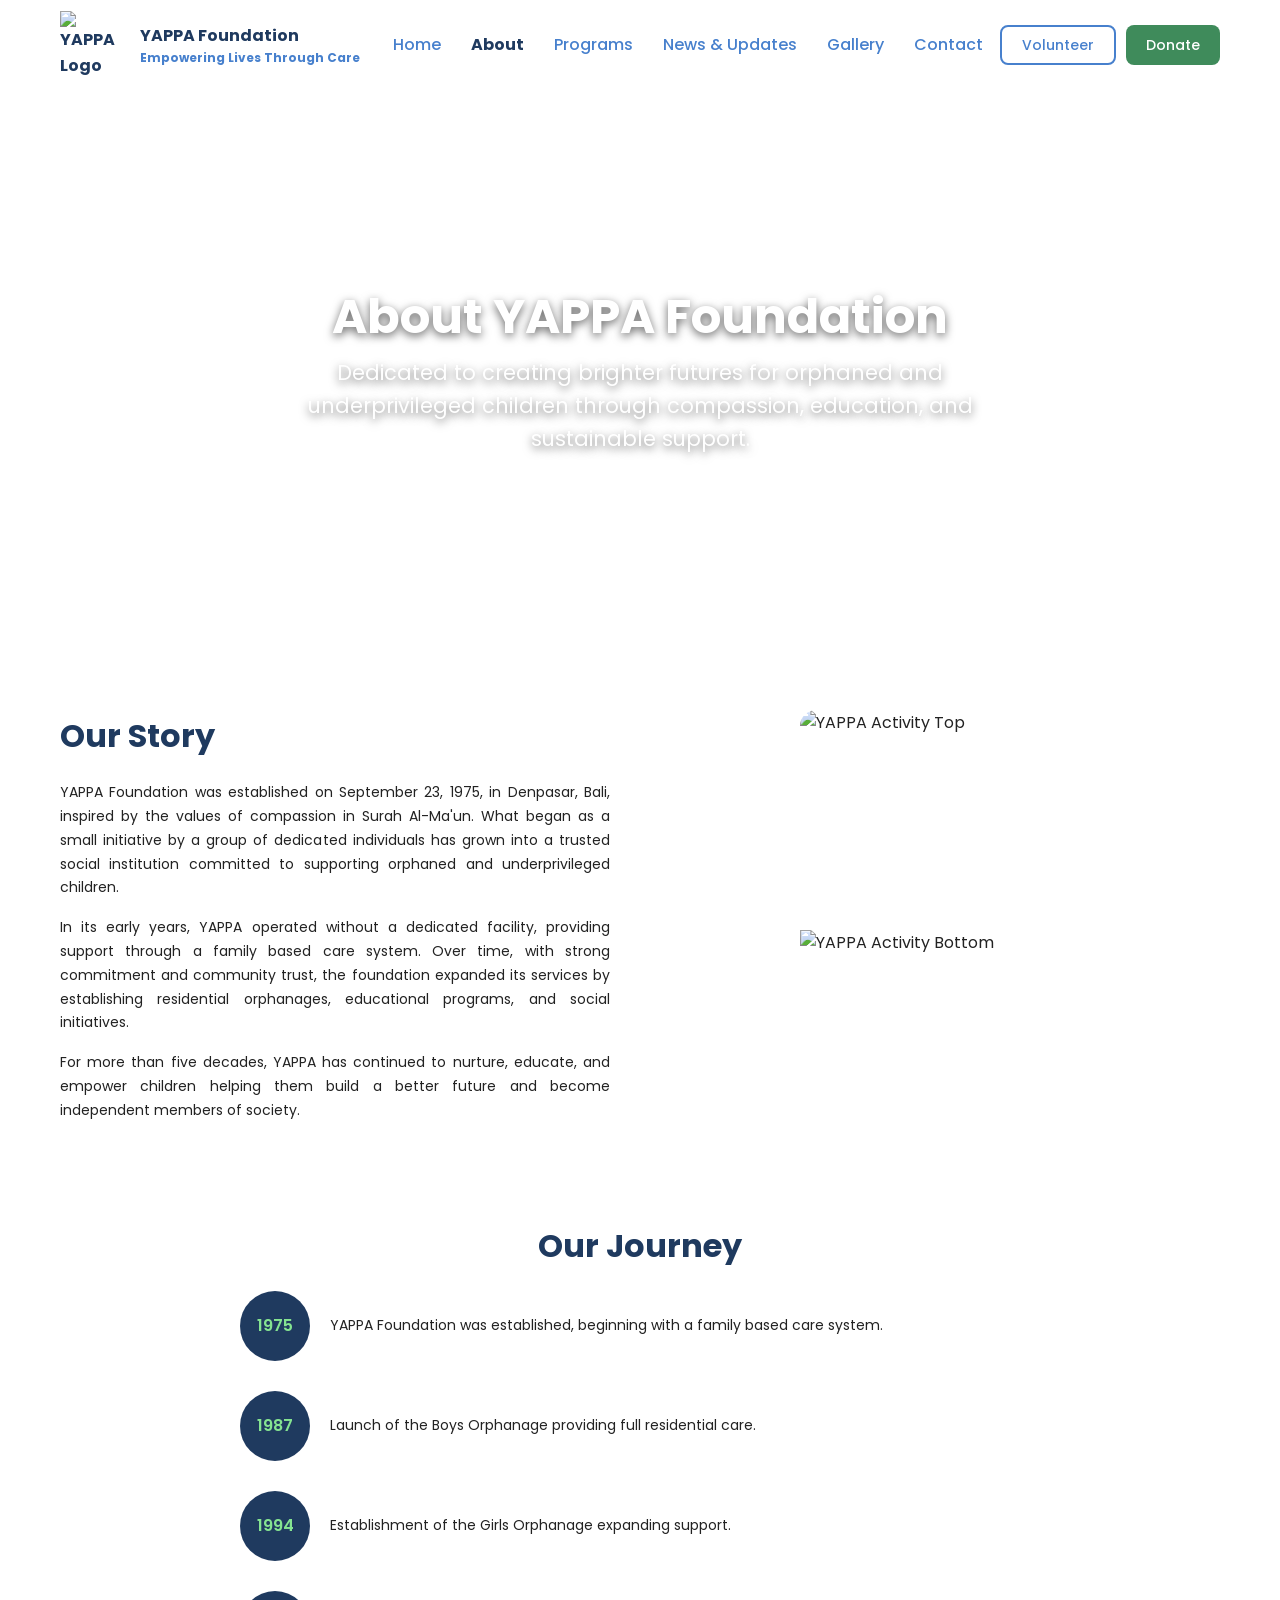
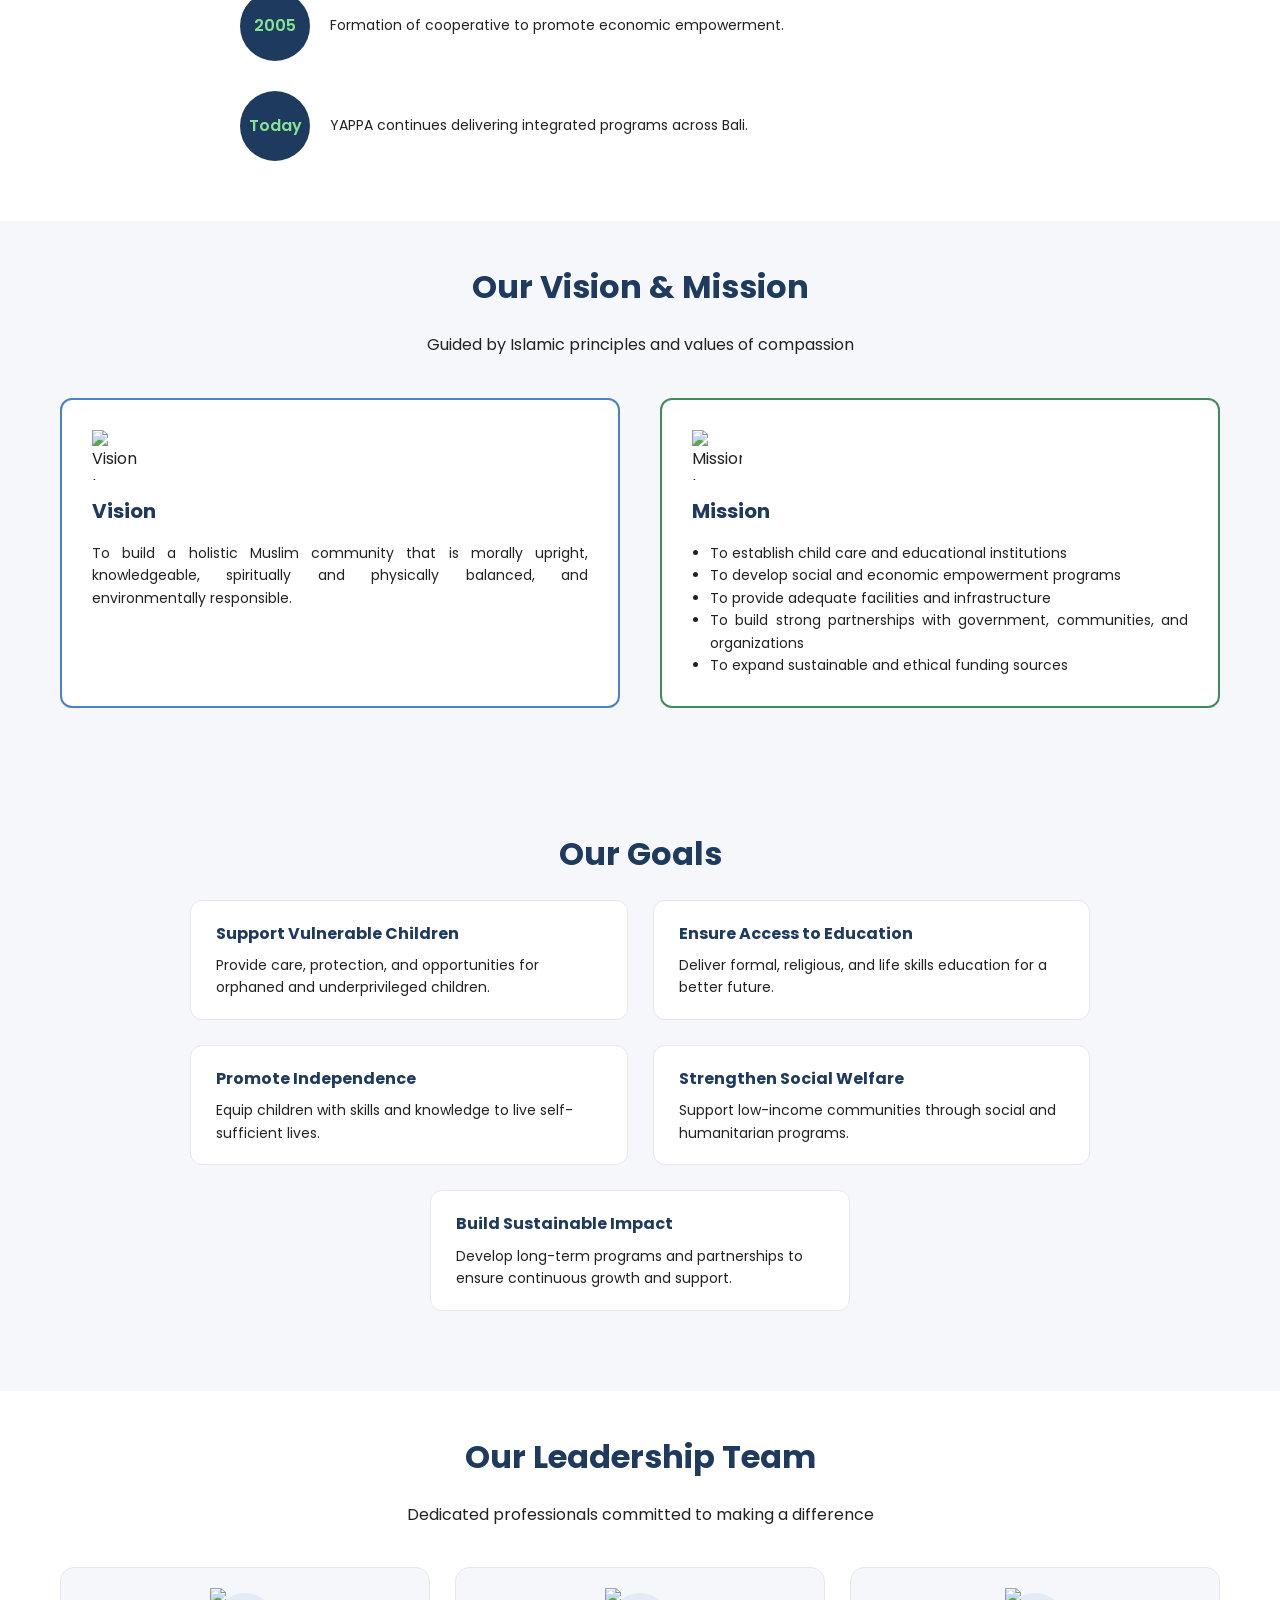
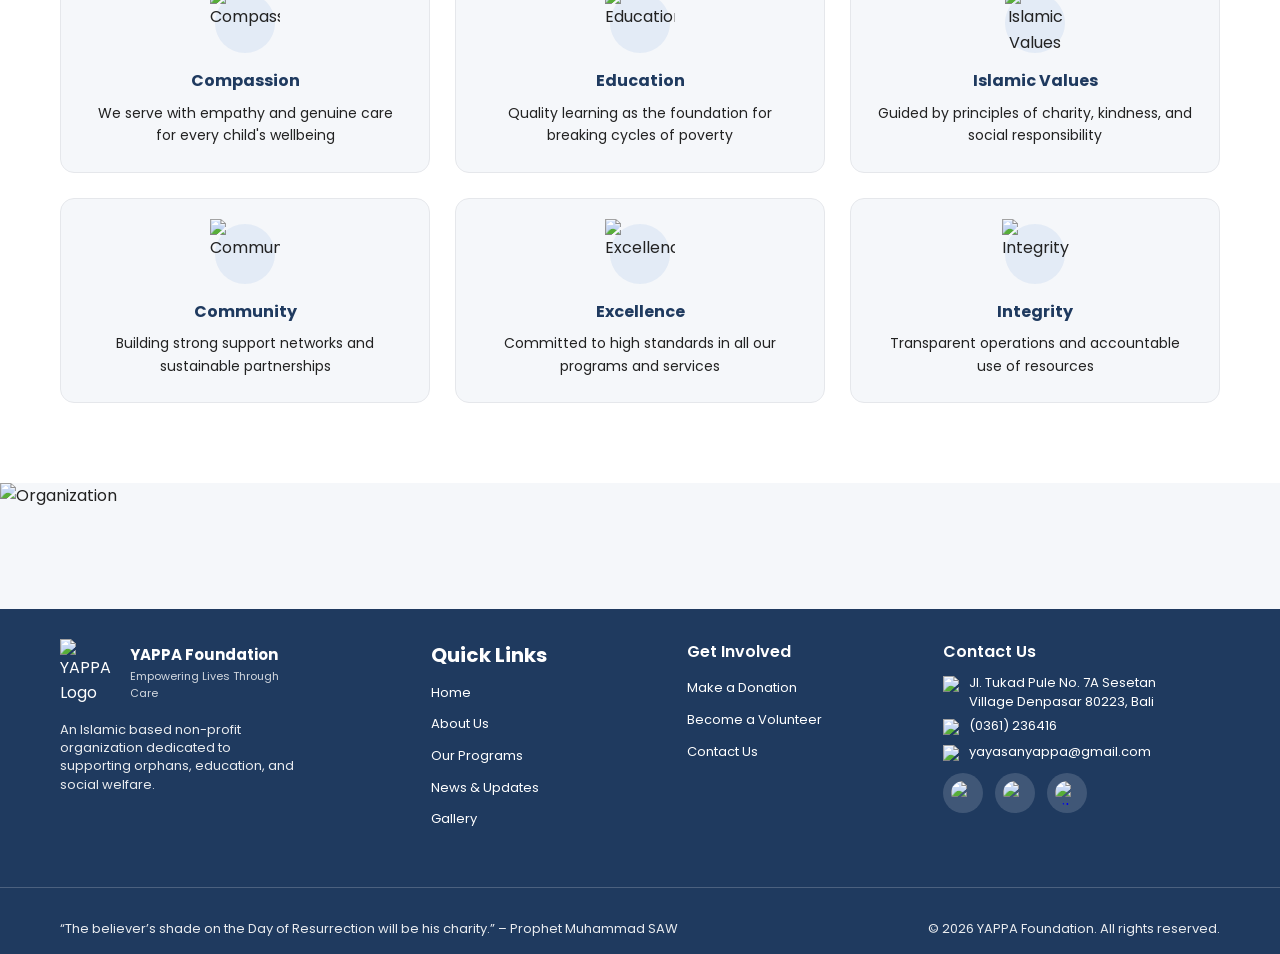
==== commit 02f066fb: "Update files" ====
--- a/about.html
+++ b/about.html
@@ -22,7 +22,7 @@
           <span>Empowering Lives Through Care</span>
         </div>
       </div>
-<div class="hamburger">
+      <div class="hamburger">
         <span class="bar"></span>
         <span class="bar"></span>
         <span class="bar"></span>
--- a/css/style.css
+++ b/css/style.css
@@ -1,12 +1,10 @@
-/* ========================================================
-   1. GLOBAL & RESET STYLES
-   ======================================================== */
 * {
   margin: 0;
   padding: 0;
   box-sizing: border-box;
 }
 
+/* COLOR VARIABLES */
 :root {
   --primary-blue: #1f3a5f;
   --secondary-blue: #4780cd;
@@ -17,20 +15,54 @@
   --light-grey: #f5f7fa;
 }
 
+/* GLOBAL */
 body {
   font-family: "Poppins", sans-serif;
   color: var(--charcoal);
   line-height: 1.6;
-  overflow-x: hidden; /* Mencegah bocor ke samping */
-}
-
-/* ========================================================
-   2. TYPOGRAPHY & REUSABLE COMPONENTS
-   ======================================================== */
-h1 { font-size: 42px; font-weight: 700; }
-h2 { font-size: 32px; font-weight: 700; color: var(--primary-blue); }
-h3 { font-size: 20px; font-weight: 600; }
-p { font-size: 14px; }
+}
+
+button,
+input,
+textarea,
+select {
+  font-family: inherit;
+}
+
+button {
+  border: none;
+  outline: none;
+  background: none;
+  cursor: pointer;
+}
+
+/* ===== GLOBAL TYPOGRAPHY ===== */
+h1 {
+  font-size: 42px;
+}
+
+h2 {
+  font-size: 32px;
+}
+
+h3 {
+  font-size: 20px;
+}
+
+h4 {
+  font-size: 16px;
+}
+
+p {
+  font-size: 14px;
+  line-height: 1.6;
+}
+
+.subtitle {
+  margin-top: 10px;
+  color: var(--secondary-blue);
+  font-size: 14px;
+}
 
 .container {
   max-width: 1200px;
@@ -39,41 +71,193 @@
   padding: 0 20px;
 }
 
-section { padding: 80px 0; }
-
-.btn-primary {
-  background: var(--green);
-  color: var(--white);
-  padding: 10px 22px;
-  border-radius: 8px;
-  text-decoration: none;
-  font-weight: 500;
-  display: inline-flex;
-  align-items: center;
-  transition: 0.3s;
-}
-
-.btn-volunteer {
-  border: 2px solid var(--secondary-blue);
-  color: var(--secondary-blue);
-  padding: 8px 20px;
-  border-radius: 8px;
-  font-weight: 500;
+section {
+  padding-top: 60px;
+  padding-bottom: 100px;
+}
+
+.hero-slideshow {
+  position: relative;
+  width: 100%;
+  height: 100%;
+}
+
+.hero-slide {
+  position: absolute;
+  top: 0;
+  left: 0;
+  width: 100%;
+  height: 100%;
+  background-size: cover;
+  background-position: center;
+  background-repeat: no-repeat;
+  opacity: 0;
+  transition: opacity 1s ease-in-out;
+}
+
+.hero-slide.active {
+  opacity: 1;
+}
+
+.hero-overlay {
+  position: absolute;
+  top: 0;
+  left: 0;
+  width: 100%;
+  height: 100%;
+  background: linear-gradient(
+    135deg,
+    rgba(0, 0, 0, 0.6) 0%,
+    rgba(0, 0, 0, 0.3) 50%,
+    rgba(0, 0, 0, 0.7) 100%
+  );
+}
+
+.hero-container {
+  position: relative !important;
+  height: 100vh !important;
+  display: flex !important;
+  align-items: center !important;
+  justify-content: center !important;
+  text-align: center !important;
+  color: white !important;
+  z-index: 2 !important;
+  max-width: 1200px !important;
+  width: 100% !important;
+  margin: 0 auto !important;
+  padding: 0 20px !important;
+}
+
+.hero-container-tall {
+  min-height: 200vh;
+  padding-top: 100px;
+  padding-bottom: 100px;
+}
+
+.hero-tall {
+  width: 100%;
+  height: 100vh;
+}
+
+.hero-content {
+  max-width: 1500px;
+  padding: 0 0px;
+  margin-top: 0;
+  animation: fadeInUp 1s ease-out;
+}
+
+.hero-content h1 {
+  font-size: 1.5rem;
+  font-weight: 700;
+  line-height: 1.1;
+  margin-bottom: 0.8rem;
+  text-shadow: 2px 2px 4px rgba(0, 0, 0, 0.5);
+  animation-delay: 0.3s;
+  animation-fill-mode: both;
+}
+
+.hero-title-small{
+  font-size: 1rem !important;
+}
+
+.hero-subtext {
+  font-size: 1.3rem;
+  font-weight: 300;
+  line-height: 1.6;
+  text-shadow: 1px 1px 3px rgba(0, 0, 0, 0.7);
+  animation-delay: 0.6s;
+  animation-fill-mode: both;
+  margin-bottom: 2rem;
+}
+
+.hero-slide {
+  pointer-events: none;
+}
+
+.hero-slide.active {
+  pointer-events: auto;
+}
+
+/* Dots Navigation */
+.hero-dots {
+  visibility: hidden;
+}
+
+.hero-dots .dot {
+  width: 15px;
+  height: 15px;
+  border-radius: 50%;
+  display: inline-block;
+  background: rgba(255,255,255,0.5);
+  margin: 0 8px;
   cursor: pointer;
-  transition: 0.3s;
-}
-
-/* ========================================================
-   3. HEADER & NAVBAR (DESKTOP)
-   ======================================================== */
+  transition: all 0.3s ease;
+}
+
+.hero-dots .dot.active,
+.hero-dots .dot:hover {
+  background: white;
+  transform: scale(1.2);
+}
+
+.dot {
+  width: 15px;
+  height: 15px;
+  border-radius: 50%;
+  display: inline-block;
+  background: rgba(255, 255, 255, 0.5);
+  margin: 0 8px;
+  cursor: pointer;
+  transition: all 0.3s ease;
+}
+
+.dot.active,
+.dot:hover {
+  background: white;
+  transform: scale(1.2);
+}
+
+/* Animations */
+@keyframes fadeInUp {
+  from {
+    opacity: 0;
+    transform: translateY(50px);
+  }
+  to {
+    opacity: 1;
+    transform: translateY(0);
+  }
+}
+
+.section-title{
+  display: none;
+}
+
+/* Responsive */
+@media (max-width: 768px) {
+  .hero-content h1 {
+    font-size: 2.5rem;
+  }
+
+  .hero-subtext {
+    font-size: 1.1rem;
+  }
+}
+
+.vision,
+.news {
+  background: var(--light-grey);
+  width: 100%;
+}
+
 header {
   background: var(--white);
   position: sticky;
   top: 0;
-  z-index: 1000;
-  box-shadow: 0 2px 10px rgba(0,0,0,0.05);
-}
-
+  z-index: 100;
+}
+
+/* ===== NAVBAR ===== */
 .navbar {
   display: flex;
   justify-content: space-between;
@@ -81,34 +265,5044 @@
   height: 90px;
 }
 
+/* ===== LOGO ===== */
 .logo {
   display: flex;
   align-items: center;
-  gap: 12px;
-}
-
-.logo img { width: 65px; }
-
-.logo-text strong { display: block; color: var(--primary-blue); font-size: 16px; }
-
+  gap: 10px;
+  font-weight: 700;
+  color: var(--primary-blue);
+}
+
+.logo img {
+  width: 70px;
+}
+
+.logo-text {
+  display: flex;
+  flex-direction: column;
+  font-size: 14px;
+}
+
+.logo-text strong {
+  color: var(--primary-blue);
+  font-size: 16px;
+}
+
+.logo-text span {
+  font-size: 12px;
+  color: var(--secondary-blue);
+}
+
+/* ===== NAV LINKS ===== */
 .nav-links {
   display: flex;
-  gap: 25px;
+  gap: 30px;
   list-style: none;
 }
 
+/* DEFAULT (secondary blue) */
 .nav-links a {
   text-decoration: none;
   color: var(--secondary-blue);
   font-weight: 500;
+  transition: 0.2s ease;
+}
+
+/* HOVER */
+.nav-links a:hover {
+  color: var(--primary-blue);
+}
+
+/* ACTIVE PAGE */
+.nav-links a.active {
+  color: var(--primary-blue);
+  font-weight: 700; 
+}
+
+/* ===== BUTTON AREA ===== */
+.nav-btns {
+  display: flex;
+  gap: 10px;
+}
+
+.nav-btns a {
+  text-decoration: none;
+  font-weight: 500;
+}
+
+/* BUTTON (CONSISTENT) */
+.btn-primary,
+.btn-volunteer,
+.btn-outline {
+  display: inline-flex;
+  align-items: center;
+  justify-content: center;
+
+  padding: 10px 20px;
+  height: 40px;
+
+  border-radius: 8px;
+  border: none;
+  text-decoration: none;
+
+  font-size: 14px;
+  font-weight: 500;
+  font-family: inherit;
+
+  cursor: pointer;
+}
+
+.btn-outline-frame {
+  display: inline-flex;
+  align-items: center;
+  justify-content: center;
+
+  padding: 10px 20px;
+  height: 40px;
+
+  border-radius: 8px;
+  border: 2px solid var(--secondary-blue);
+
+  background: white;
+  color: var(--secondary-blue);
+
+  font-size: 14px;
+  font-weight: 500;
+  font-family: inherit;
+
+  cursor: pointer;
+  text-decoration: none;
+
+  position: relative;
+}
+
+/* frame luar */
+.btn-outline-frame::before {
+  content: "";
+  position: absolute;
+
+  top: -6px;
+  left: -6px;
+  right: -6px;
+  bottom: -6px;
+
+  border: 2px solid var(--secondary-blue);
+  border-radius: 12px;
+
+  opacity: 0.6;
+}
+
+.btn-primary,
+.btn-volunteer {
+  font-size: 14px;
+  font-family: inherit;
+}
+
+/* PRIMARY */
+.btn-primary {
+  background: var(--green);
+  color: var(--white);
+  border: none;
+}
+
+/* VOLUNTEER */
+.btn-volunteer {
+  border: 2px solid var(--secondary-blue);
+  color: var(--secondary-blue);
+  font-weight: 500;
+}
+
+/* OUTLINE */
+.btn-outline {
+  border: 2px solid var(--green);
+  color: var(--green);
+  background: var(--white);
+}
+
+/* HERO */
+.page-hero {
+  height: 45vh;
+  min-height: 300px;
+
+  display: flex;
+  align-items: center;
+  justify-content: center;
+  text-align: center;
+
+  color: white;
+
+  background-size: cover;
+  background-position: center;
+
+  padding: 0 !important;
+}
+
+.page-hero .hero-subtext {
+  font-weight: 400;
+  line-height: 1.6;
+  max-width: 750px;
+  margin: 10px auto 0;
+}
+
+.hero-home {
+  background-size: cover;
+  background-position: center;
+  background-repeat: no-repeat;
+
+  transition: background-image 1s ease-in-out;
+}
+
+.page-hero h1 {
+  max-width: 1100px;
+  margin: 0 auto;
+  line-height: 1.2;
+}
+
+.page-hero p {
+  margin-bottom: 15px;
+}
+
+.hero-buttons {
+  display: flex;
+  gap: 12px;
+  justify-content: center;
+  margin-top: 8px;
+}
+
+.page-hero h1,
+.page-hero .hero-subtext {
+  text-shadow: 0 3px 10px rgba(0, 0, 0, 0.6);
+}
+
+/* ===== FIX BUTTON IN HERO ===== */
+.hero-buttons a,
+.hero-buttons button {
+  display: inline-flex;
+  align-items: center;
+  justify-content: center;
+
+  padding: 12px 24px;
+  height: 44px;
+
+  border-radius: 8px;
+  font-size: 14px;
+  font-weight: 500;
+
+  text-decoration: none;
+  border: none;
+}
+
+/* ABOUT */
+
+.about .container {
+  display: flex;
+  align-items: flex-start;
+  justify-content: space-between;
+  gap: 80px;
+  margin-top: 30%;
+}
+
+.about-text {
+  flex: 1;
+}
+
+.about-img {
+  flex: 1;
+  display: flex;
+  justify-content: flex-end;
+}
+
+.about-img img {
+  width: 100%;
+  height: 320px;
+  object-fit: cover;
+  border-radius: 16px;
+}
+
+.about-text,
+.about-img {
+  flex: 1;
+}
+
+.about h2 {
+  color: var(--primary-blue);
+  margin-bottom: 15px;
+  white-space: nowrap;
+}
+
+.ayat-img {
+  display: flex;
+  justify-content: center;
+}
+
+/* QUOTE */
+.quote {
+  text-align: center;
+  padding: 40px 20px;
+}
+
+.ayat-section {
+  text-align: center;
+  padding: 20px 20px;
+}
+
+.ayat-img img {
+  max-width: 650px;
+  width: 100%;
+  margin-bottom: 20px;
+  position: relative;
+  left: 165px;
+}
+
+.translation {
+  font-size: 16px;
+  color: var(--primary-blue);
+  max-width: 750px;
+  margin: 0 auto;
+  text-align: center;
+}
+
+/* VISION */
+.vision h2 {
+  text-align: center;
+  color: var(--primary-blue);
+  margin-bottom: 10px;
+  font-weight: 700;
+}
+
+.subtitle {
+  text-align: center;
+  color: var(--charcoal);
+  margin-bottom: 40px;
+}
+
+.vision-box {
+  display: flex;
+  gap: 40px;
+  margin-top: 50px;
+}
+
+/* CARD */
+.card {
+  flex: 1;
+  background: var(--white);
+  padding: 30px;
+  border-radius: 12px;
+  box-shadow: 0 6px 15px rgba(0, 0, 0, 0.08);
+}
+
+/* ICON */
+/* HEADER */
+.card-header {
+  display: flex;
+  align-items: center;
+  gap: 12px;
+  margin-bottom: 15px;
+}
+
+/* ICON (gambar asli, tanpa background tambahan) */
+.card-header img {
+  width: 50px;
+  height: 50px;
+  object-fit: contain;
+  display: block;
+}
+
+/* BORDER */
+.vision-card {
+  border: 2px solid var(--secondary-blue);
+  padding: 25px;
+}
+
+.mission-card {
+  border: 2px solid var(--green);
+  padding: 25px;
+}
+
+.card h3 {
+  color: var(--primary-blue);
+  margin-bottom: 10px;
+}
+
+/* IMPACT */
+.impact {
+  background: var(--primary-blue);
+  color: white;
+  text-align: center;
+  padding: 100px 20px;
+}
+
+.impact h2 {
+  margin-bottom: 10px;
+}
+
+.impact p {
+  color: #cbd5e1;
+}
+
+/* ICON BULAT */
+.impact-box {
+  display: flex;
+  justify-content: center;
+  gap: 60px;
+  margin-top: 40px;
+}
+
+.impact .item img {
+  width: 60px;
+  height: 60px;
+
+  background: rgba(255, 255, 255, 0.15);
+  padding: 12px;
+  border-radius: 50%;
+
+  margin: 0 auto 15px;
+}
+
+.impact .item p {
+  font-weight: 400;
+}
+
+.impact .item {
+  text-align: center;
+}
+
+/* CARDS */
+.cards {
+  display: flex;
+  gap: 25px;
+  margin-top: 30px;
+}
+
+.cards .card img {
+  width: 100%;
+  border-radius: 10px;
+  margin-bottom: 10px;
+}
+
+/* FIX NEWS CARD STRUCTURE */
+.cards .card {
+  padding: 0; 
+  overflow: hidden;
+}
+
+.cards .card img {
+  width: 100%;
+  height: 180px;
+  object-fit: cover;
+  margin-bottom: 0; 
+}
+
+.cards .card h3 {
+  margin: 15px 20px 5px;
+  color: var(--primary-blue);
+}
+
+.cards .card p {
+  margin: 0 20px 10px;
+  text-align: justify;
+}
+
+.cards .card a {
+  margin: 0 20px 20px;
+  display: inline-block;
+}
+
+.cards .card a {
+  display: inline-block;
+  margin-top: 10px;
+  color: var(--secondary-blue);
+  font-weight: 500;
+  text-decoration: none;
+}
+
+/* BUTTON CENTER FIX */
+.center-btn {
+  text-align: center;
+  margin-top: 40px;
+  margin-bottom: 40px;
+}
+
+/* TITLE */
+.programs h2,
+.news h2 {
+  text-align: center;
+  color: var(--primary-blue);
+  margin-bottom: 10px;
+  font-weight: 700;
+}
+
+/* ===== UPCOMING EVENTS ===== */
+
+.upcoming {
+  background: var(--light-grey);
+  padding: 20px 0 60px;
+  margin-top: -80px;
+}
+
+/* pakai sistem yang sama */
+.upcoming .cards {
+  display: grid;
+  grid-template-columns: repeat(3, 1fr);
+  gap: 25px;
+}
+
+/* card sama persis */
+.upcoming .card {
+  background: white;
+  border-radius: 12px;
+  overflow: hidden;
+  box-shadow: 0 6px 15px rgba(0, 0, 0, 0.05);
+  transition: 0.25s;
+}
+
+.upcoming .card:hover {
+  transform: translateY(-5px);
+}
+
+/* title */
+.upcoming h2 {
+  text-align: center;
+  color: var(--primary-blue);
+  margin-bottom: 10px;
+  font-weight: 700;
+}
+
+/* subtitle */
+.upcoming .subtitle {
+  text-align: center;
+  margin-bottom: 40px;
+}
+
+/* tanggal */
+.event-date {
+  display: block;
+  margin: 0 20px 20px;
+  font-size: 13px;
+  color: var(--secondary-blue);
+  font-weight: 500;
+}
+
+/* ===== CTA ===== */
+.cta {
+  background: var(--light-green);
+  text-align: center;
+  padding: 50px 20px;
+  margin-top: 0;
+}
+
+.cta h2 {
+  margin-bottom: 10px;
+  color: var(--white);
+}
+
+.cta p {
+  margin: 10px 0 20px;
+  color: var(--white);
+}
+
+/* BUTTON WRAPPER */
+.cta .hero-buttons {
+  margin-top: 10px;
+  display: flex;
+  justify-content: center;
+  gap: 12px;
+}
+
+/* FIX BASE BUTTON DI CTA */
+.cta .hero-buttons a,
+.cta .hero-buttons button {
+  display: inline-flex;
+  align-items: center;
+  justify-content: center;
+
+  padding: 12px 22px;
+  min-width: 180px;
+  height: 44px;
+
+  border-radius: 8px;
+  border: none;
+
+  font-size: 14px;
+  font-weight: 500;
+  font-family: inherit;
+
+  text-decoration: none;
+  cursor: pointer;
+}
+
+.cta .btn-primary {
+  background: var(--primary-blue) !important;
+  color: white !important;
+}
+
+/* BUTTON OUTLINE */
+.cta .btn-outline {
+  background: white;
+  color: var(--primary-blue);
+  border: 2px solid var(--primary-blue);
+}
+
+/* ===== FOOTER ===== */
+
+.footer {
+  background: var(--primary-blue);
+  color: white;
+}
+
+/* CONTAINER */
+.footer-container {
+  display: grid;
+  grid-template-columns: 1.5fr 1fr 1fr 1.2fr;
+  gap: 25px;
+
+  max-width: 1200px;
+  margin: auto;
+  padding: 30px 20px;
+}
+
+/* COLUMN */
+.footer-col {
+  max-width: 240px;
+}
+
+/* TITLE */
+.footer h3 {
+  font-weight: 700;
+  margin-bottom: 8px;
+}
+
+.footer h4 {
+  font-weight: 600;
+  margin-bottom: 10px;
+}
+
+/* TEXT */
+.footer p {
+  font-size: 13px;
+  line-height: 1.4; 
+  opacity: 0.9;
+  margin-bottom: 4px;
+}
+
+/* LIST */
+.footer-col ul {
+  list-style: none;
+  padding: 0;
+  margin: 0;
+}
+
+.footer-col ul li {
+  margin-bottom: 6px; 
+}
+
+/* LINK */
+.footer-col ul li a {
+  color: white;
+  text-decoration: none;
+  font-size: 13px;
+  transition: 0.2s ease;
+}
+
+/* HOVER */
+.footer-col ul li a:hover {
+  color: var(--green);
+  padding-left: 4px;
+}
+
+/* ACTIVE PAGE */
+.footer-col ul li a.active {
+  color: var(--green);
+  font-weight: 600;
+}
+
+.footer-col ul li button {
+  background: none;
+  border: none;
+  color: white;
+  font-size: 13px;
+  padding: 0;
+  cursor: pointer;
+  text-align: left;
+
+  transition: 0.2s ease;
+}
+
+.footer-col ul li button:hover {
+  color: var(--green);
+  padding-left: 4px;
+}
+/* ===== LOGO AREA ===== */
+.footer-brand .footer-logo {
+  display: flex;
+  align-items: center;
+  gap: 8px;
+
+  margin-bottom: 15px;
+}
+
+.footer-brand img {
+  width: 65px;
+}
+
+.footer-logo-text strong {
+  font-size: 15px;
+}
+
+.footer-logo-text span {
+  display: block;
+  font-size: 11px;
+  opacity: 0.8;
+}
+
+/* ===== DIVIDER ===== */
+.footer-divider {
+  height: 1px;
+  background: rgba(255, 255, 255, 0.2);
+  width: 100%; 
+  margin: 20px 0; 
+}
+
+/* ===== BOTTOM ===== */
+.footer-bottom {
+  display: flex;
+  justify-content: space-between;
+  align-items: center;
+
+  max-width: 1200px; 
+  margin: auto;
+  padding: 12px 20px;
+
+  font-size: 12px;
+}
+
+.contact-list li {
+  display: flex;
+  align-items: flex-start;
+  gap: 8px;
+
+  font-size: 13px;
+  line-height: 1.4;
+}
+
+/* ICON CONTACT */
+.contact-list img {
+  width: 18px;
+  height: 18px;
+  object-fit: contain;
+  margin-top: 2px;
+}
+
+.contact-intro-social {
+  padding: 90px 0;
+  background: #f8fbff;
+}
+
+.contact-intro-grid {
+  display: grid;
+  grid-template-columns: 1fr 1.15fr;
+  gap: 50px;
+  align-items: center;
+}
+
+.contact-intro-text .section-label {
+  display: inline-block;
+  margin-bottom: 14px;
+  padding: 8px 18px;
+  border-radius: 30px;
+  background: rgba(31, 78, 121, 0.1);
+  color: #1f4e79;
+  font-size: 14px;
+  font-weight: 600;
+}
+
+.contact-intro-text h2 {
+  margin-bottom: 18px;
+  font-size: 36px;
+  line-height: 1.25;
+  color: #102a43;
+}
+
+.contact-intro-text p {
+  margin-bottom: 16px;
+  color: #5f6c7b;
+  line-height: 1.8;
+  font-size: 15px;
+}
+
+.contact-social-images {
+  display: grid;
+  grid-template-columns: 1.1fr 0.9fr;
+  gap: 18px;
+  min-height: 430px;
+}
+
+.social-image-small-grid {
+  display: grid;
+  gap: 18px;
+}
+
+.social-image-card {
+  position: relative;
+  display: block;
+  overflow: hidden;
+  border-radius: 24px;
+  min-height: 205px;
+  box-shadow: 0 18px 40px rgba(15, 23, 42, 0.16);
+}
+
+.social-image-large {
+  min-height: 430px;
+}
+
+.social-image-card img {
+  width: 100%;
+  height: 100%;
+  display: block;
+  object-fit: cover;
+  transition: transform 0.5s ease;
+}
+
+.social-image-card:hover img {
+  transform: scale(1.08);
+}
+
+.social-image-overlay {
+  position: absolute;
+  inset: 0;
+  display: flex;
+  flex-direction: column;
+  justify-content: flex-end;
+  padding: 24px;
+  background: linear-gradient(
+    to top,
+    rgba(0, 0, 0, 0.72),
+    rgba(0, 0, 0, 0.08)
+  );
+  color: #fff;
+}
+
+.social-image-overlay span {
+  margin-bottom: 6px;
+  font-size: 13px;
+  font-weight: 600;
+  letter-spacing: 0.5px;
+  text-transform: uppercase;
+}
+
+.social-image-overlay h3 {
+  margin: 0;
+  font-size: 20px;
+  line-height: 1.3;
+}
+
+.social-image-small-grid .social-image-overlay h3 {
+  font-size: 16px;
+}
+
+@media (max-width: 900px) {
+  .contact-intro-grid {
+    grid-template-columns: 1fr;
+  }
+
+  .contact-social-images {
+    grid-template-columns: 1fr;
+    min-height: auto;
+  }
+
+  .social-image-large {
+    min-height: 300px;
+  }
+
+  .social-image-card {
+    min-height: 220px;
+  }
+}
+
+@media (max-width: 576px) {
+  .contact-intro-social {
+    padding: 60px 0;
+  }
+
+  .contact-intro-text h2 {
+    font-size: 28px;
+  }
+
+  .social-image-overlay {
+    padding: 20px;
+  }
+}
+
+/* ICON SOSIAL MEDIA */
+.footer-social img {
+  width: 20px;
+  height: 20px;
+  object-fit: contain;
+}
+
+.footer-social {
+  display: flex;
+  gap: 12px;
+  margin-top: 10px;
+}
+
+.footer-social img {
+  width: 40px; 
+  height: 40px;
+  padding: 8px; 
+
+  border-radius: 50%;
+  background: rgba(255, 255, 255, 0.15);
+
+  object-fit: contain;
+
+  display: block;
+}
+
+.footer-social img:hover {
+  background: rgba(255, 255, 255, 0.25);
+  transform: scale(1.05);
   transition: 0.2s;
 }
 
-.nav-links a.active, .nav-links a:hover { color: var(--primary-blue); }
-
-.nav-btns { display: flex; gap: 15px; }
-
-/* Hamburger Icon (Hidden on Desktop) */
+/* ===== ABOUT PAGE ===== */
+.hero-about {
+  background:
+    linear-gradient(to right, rgba(31, 58, 95, 0.85), rgba(71, 128, 205, 0.85)),
+    url("../images/about-bg.jpg");
+
+  background-size: cover;
+  background-position: center;
+}
+
+.hero-about h1 {
+  max-width: 900px;
+  margin: 0 auto 10px;
+}
+
+.hero-about .hero-subtext {
+  max-width: 700px;
+  margin: auto;
+}
+
+/* ===== ABOUT NEW ===== */
+
+.about-section {
+  background: var(--white);
+  padding: 80px 0;
+}
+
+.about-wrapper {
+  display: flex;
+  justify-content: space-between;
+  align-items: flex-start;
+  gap: 60px;
+}
+
+.about-text {
+  flex: 1;
+  max-width: 550px;
+}
+
+.about-images {
+  flex: 1;
+  display: flex;
+  flex-direction: column;
+  align-items: flex-end;
+  gap: 0;
+}
+
+.about-section h2 {
+  color: var(--primary-blue);
+  margin-bottom: 20px;
+}
+
+.about-section p {
+  line-height: 1.7;
+  text-align: justify;
+}
+
+.about-text p {
+  text-align: justify;
+  margin-bottom: 16px;
+}
+
+.about-images img {
+  width: 100%;
+  max-width: 420px;
+  height: 220px;
+  object-fit: cover;
+  border-radius: 16px;
+  margin: 0;
+  display: block;
+}
+
+.about-images img:first-child {
+  border-radius: 16px 16px 0 0;
+}
+
+.about-images img:last-child {
+  border-radius: 0 0 16px 16px;
+}
+
+/* ===== JOURNEY ===== */
+
+.journey-section {
+  background: var(--white);
+  padding: 30px 0 60px;
+}
+
+.center {
+  text-align: center;
+  margin-top: -40px;
+  margin-bottom: 20px;
+  color: var(--primary-blue);
+  font-weight: 700;
+}
+
+.timeline {
+  display: flex;
+  flex-direction: column;
+  gap: 30px;
+  max-width: 800px;
+  margin: auto;
+}
+
+.timeline-item {
+  display: flex;
+  align-items: center;
+  gap: 20px;
+}
+
+.timeline-item p {
+  line-height: 1.7;
+}
+
+.circle {
+  width: 70px;
+  height: 70px;
+
+  background: var(--primary-blue);
+  color: var(--light-green);
+
+  border-radius: 50%;
+
+  display: flex;
+  align-items: center;
+  justify-content: center;
+
+  font-weight: 600;
+
+  flex-shrink: 0;
+}
+
+/* ===== VISION & MISSION ===== */
+
+.vision-section {
+  background: var(--light-grey);
+  padding: 80px 0;
+}
+
+.subtitle {
+  text-align: center;
+  margin-bottom: 40px;
+  font-size: 16px;
+  color: var(--charcoal);
+}
+
+.vision-wrapper {
+  display: flex;
+  gap: 40px;
+}
+
+.vision-card,
+.mission-card {
+  flex: 1;
+  background: var(--white);
+  padding: 30px;
+  border-radius: 12px;
+}
+
+.vision-card {
+  border: 2px solid var(--secondary-blue);
+}
+
+.mission-card {
+  border: 2px solid var(--green);
+}
+
+.vision-card h3,
+.mission-card h3 {
+  margin: 15px 0;
+  color: var(--primary-blue);
+}
+
+.vision-card p,
+.mission-card li {
+  font-size: 14px;
+  line-height: 1.6;
+  font-weight: 400;
+  text-align: justify;
+  text-align-last: left;
+  color: var(--charcoal);
+}
+
+.mission-card ul {
+  padding-left: 18px;
+}
+
+/* ICON BOX */
+.vision-card img,
+.mission-card img {
+  width: 50px;
+  height: 50px;
+  object-fit: contain;
+  display: block;
+  margin-bottom: 12px;
+}
+
+/* ===== GOALS ===== */
+
+.goals-section {
+  background: var(--light-grey);
+  padding: 80px 0;
+}
+
+.goals-grid {
+  display: grid;
+  grid-template-columns: repeat(2, 1fr);
+  gap: 25px;
+  max-width: 900px;
+  margin: auto;
+}
+
+.goal-card {
+  background: var(--white);
+  padding: 20px 25px;
+  border-radius: 12px;
+  border: 1px solid #e5e7eb;
+}
+
+.goal-card h4 {
+  color: var(--primary-blue);
+  margin-bottom: 8px;
+}
+
+.goal-card p {
+  line-height: 1.6;
+}
+
+.goal-card {
+  transition: 0.2s;
+}
+
+.goal-card:hover {
+  transform: translateY(-3px);
+  box-shadow: 0 6px 15px rgba(0, 0, 0, 0.08);
+
+  background: rgba(133, 228, 145, 0.15);
+  border: 1px solid var(--green);
+}
+
+.goal-card:hover h4 {
+  color: var(--green);
+}
+
+.goals-grid .goal-card:last-child {
+  grid-column: span 2;
+  max-width: 420px;
+  margin: 0 auto;
+}
+
+/* ===== LEADERSHIP ===== */
+
+.leadership-section {
+  background: var(--white);
+  padding: 80px 0;
+}
+
+.leadership-section .subtitle {
+  margin-top: 10px;
+  margin-bottom: 40px;
+  color: var(--charcoal);
+  font-size: 16px;
+}
+
+/* GRID 3 KOLOM */
+.leadership-grid {
+  display: grid;
+  grid-template-columns: repeat(3, 1fr);
+  gap: 25px;
+}
+
+/* CARD */
+.leader-card {
+  background: var(--light-grey);
+  padding: 25px;
+  border-radius: 14px;
+  text-align: center;
+  border: 1px solid #e5e7eb;
+  transition: all 0.25s ease;
+}
+
+.leadership-section .container p {
+  font-weight: normal !important;
+}
+
+/* ICON BOX */
+.icon-box {
+  width: 60px;
+  height: 60px;
+  margin: 0 auto 15px;
+  background: rgba(71, 128, 205, 0.1);
+  border-radius: 50%;
+  display: flex;
+  align-items: center;
+  justify-content: center;
+}
+
+.icon-box img {
+  width: 70px;
+  height: 70px;
+}
+
+/* TEXT */
+.leader-card h4 {
+  color: var(--primary-blue);
+  margin-bottom: 8px;
+}
+
+.leader-card p {
+  line-height: 1.6;
+  color: var(--charcoal);
+}
+
+/* HOVER BIRU */
+.leader-card:hover {
+  transform: translateY(-4px);
+  background: var(--secondary-blue);
+  border: 1px solid var(--secondary-blue);
+}
+
+.leader-card:hover h4,
+.leader-card:hover p {
+  color: var(--white);
+}
+
+.leader-card:hover .icon-box {
+  background: rgba(255, 255, 255, 0.25);
+}
+
+.leader-card:hover .icon-box img {
+  filter: brightness(0) invert(1);
+}
+
+.leader-card:hover h4 {
+  color: var(--secondary-blue);
+}
+
+.leader-card:hover h4,
+.leader-card:hover p {
+  color: var(--white) !important;
+}
+
+/* ===== ORGANIZATIONAL STRUCTURE ===== */
+
+.org-section {
+  background: var(--light-grey);
+  padding: 0 0 100px;
+}
+
+.org-image {
+  display: flex;
+  justify-content: center;
+}
+
+.org-image img {
+  width: 100%;
+  max-width: 100%;
+  height: auto;
+  display: block;
+}
+
+.org-section .container {
+  max-width: 100%;
+  padding: 0;
+}
+
+/* ===== CONTACT PAGE ===== */
+.contact-section {
+  background: var(--white);
+  padding: 80px 0;
+}
+
+.contact-grid {
+  display: grid;
+  grid-template-columns: repeat(4, 1fr);
+  gap: 25px;
+
+  align-items: stretch;
+
+  max-width: 1400px;
+  margin: 0 auto;
+}
+
+/* ===== HERO CONTACT ===== */
+.hero-contact {
+  background:
+    linear-gradient(rgba(30, 64, 111, 0.65), rgba(30, 64, 111, 0.65)),
+    url("../images/contact-hero.jpg");
+
+  background-size: cover;
+  background-position: center;
+
+  padding: 100px 0; 
+  text-align: center;
+  color: white;
+}
+
+/* ===== CONTACT CARD  ===== */
+.contact-card {
+  background: var(--light-grey);
+  padding: 25px;
+  border-radius: 16px;
+  text-align: center;
+
+  border: 1px solid rgba(31, 58, 95, 0.1);
+  box-shadow: 0 6px 15px rgba(0, 0, 0, 0.04);
+
+  transition: all 0.25s ease;
+
+  aspect-ratio: 1 / 1;
+
+  display: flex;
+  flex-direction: column;
+  align-items: center;
+  justify-content: flex-start;
+  padding-top: 30px;
+  gap: 10px;
+}
+
+/* ===== ICON ===== */
+.contact-icon {
+  width: 85px;
+  height: 85px;
+
+  border-radius: 50%;
+
+  background: transparent;
+
+  display: flex;
+  align-items: center;
+  justify-content: center;
+
+  margin: 0 auto 15px;
+
+  box-shadow: none;
+}
+
+.contact-icon img {
+  width: 65px;
+  height: 65px;
+  object-fit: contain;
+  display: block;
+}
+
+/* ===== TITLE ===== */
+.contact-card h3 {
+  color: var(--primary-blue);
+  margin: 0;
+  font-size: 18px; 
+}
+
+/* ===== TEXT ===== */
+.contact-card p {
+  color: var(--charcoal);
+  font-size: 14px;
+  line-height: 1.5;
+
+  max-width: 220px;
+  margin: 0 auto;
+
+  word-break: normal;
+  overflow-wrap: normal;
+}
+
+/* ===== HOVER ===== */
+
+.contact-card:hover {
+  transform: translateY(-6px);
+  box-shadow: 0 10px 25px rgba(0, 0, 0, 0.08);
+}
+
+.contact-icon {
+  transition: none;
+}
+
+/* ===== CONTACT FORM ===== */
+
+.contact-form-section {
+  background: var(--light-grey);
+  padding: 80px 0;
+}
+/* WRAPPER */
+.form-wrapper {
+  display: grid;
+  grid-template-columns: 1fr 2fr;
+  align-items: stretch;
+
+  background: var(--white);
+  border-radius: 20px;
+  overflow: hidden;
+
+  box-shadow: 0 10px 25px rgba(0, 0, 0, 0.05);
+}
+
+/* LEFT SIDE */
+.form-left {
+  background: linear-gradient(135deg, #6bcf8d, #5bbf7d);
+  padding: 40px;
+  color: white;
+
+  position: relative;
+  overflow: hidden;
+
+  display: flex;
+  align-items: flex-start;
+}
+
+.form-left h2 {
+  font-size: 28px;
+  font-weight: 700;
+  position: relative;
+  z-index: 2;
+}
+
+/* LINGKARAN */
+.form-left::before {
+  content: "";
+  position: absolute;
+  width: 180px;
+  height: 180px;
+  background: rgba(255, 255, 255, 0.1);
+  border-radius: 50%;
+  bottom: 40px;
+  left: 30px;
+}
+
+.form-left::after {
+  content: "";
+  position: absolute;
+  width: 260px;
+  height: 260px;
+  background: rgba(255, 255, 255, 0.08);
+  border-radius: 50%;
+  bottom: -80px;
+  right: -80px;
+}
+
+/* RIGHT SIDE */
+.form-right {
+  padding: 40px;
+  display: flex;
+  flex-direction: column;
+}
+
+/* ROW */
+.form-row {
+  display: flex;
+  gap: 20px;
+  margin-bottom: 20px;
+}
+
+/* GROUP */
+.form-group {
+  flex: 1;
+  display: flex;
+  flex-direction: column;
+}
+
+/* FULL WIDTH */
+.form-group.full {
+  width: 100%;
+}
+
+/* LABEL */
+.form-group label {
+  font-size: 13px;
+  margin-bottom: 6px;
+  color: var(--primary-blue);
+  font-weight: 600;
+}
+
+/* INPUT */
+.form-group input {
+  border: none;
+  border-bottom: 2px solid #cbd5e1;
+  padding: 8px 4px;
+  font-size: 14px;
+  outline: none;
+}
+
+/* TEXTAREA */
+.form-group textarea {
+  width: 100%;
+  height: 140px;
+  border-radius: 10px;
+  border: 1px solid #d1d5db;
+  padding: 12px;
+  font-size: 14px;
+  resize: none;
+}
+
+/* BUTTON */
+.form-btn {
+  margin-top: 20px;
+  align-self: flex-end;
+}
+
+/* ===== OFFICE SECTION ===== */
+.office-section {
+  background: var(--white);
+  padding: 80px 0;
+}
+
+/* GRID */
+.office-grid {
+  display: grid;
+  grid-template-columns: 1fr 1fr;
+  gap: 50px;
+  align-items: flex-start;
+}
+
+/* TITLE */
+.office-left h2,
+.office-right h2 {
+  font-size: 32px;
+  font-weight: 700;
+  color: var(--primary-blue);
+  margin-bottom: 20px;
+}
+
+/* MAP */
+.map-container {
+  width: 100%;
+  height: 260px;
+  border-radius: 14px;
+  overflow: hidden;
+  box-shadow: 0 8px 20px rgba(0, 0, 0, 0.06);
+}
+
+/* RIGHT TEXT */
+.office-text h4 {
+  font-weight: 700;
+  color: var(--primary-blue);
+  margin-top: 15px;
+  margin-bottom: 5px;
+}
+
+.office-text p {
+  line-height: 1.6;
+  color: var(--charcoal);
+}
+
+/* ===== DONATION PAGE ===== */
+/* ===== DONATION HERO ===== */
+.donation-hero {
+  background: linear-gradient(90deg, #3c8d5a, #7edc92);
+  padding: 45px 0;
+  text-align: center;
+  color: white;
+}
+
+.donation-hero h1 {
+  font-size: 42px;
+  font-weight: 700;
+  margin-bottom: 10px;
+}
+
+.donation-hero p {
+  font-size: 16px;
+  opacity: 0.9;
+}
+
+/* ===== DONATION QUOTE ===== */
+.donation-quote {
+  background: var(--white);
+  padding: 40px 20px;
+}
+
+.donation-quote .container {
+  display: flex;
+  flex-direction: column;
+  align-items: center;
+  text-align: center;
+}
+
+/* THEME COLORS */
+.donation-box.blue {
+  border-top: 5px solid #3498db;
+}
+
+.donation-box.purple {
+  border-top: 5px solid #9b59b6;
+}
+
+.donation-box.green {
+  border-top: 5px solid #27ae60;
+}
+
+/* BUTTON ACTIVE */
+.amount-buttons button.active {
+  background: #3498db;
+  color: #fff;
+}
+
+/* dynamic override */
+.blue .btn-submit { background: #3498db; }
+.purple .btn-submit { background: #9b59b6; }
+.green .btn-submit { background: #27ae60; }
+
+/* wrapper gambar */
+.ayat-img {
+  width: 100%;
+  display: flex;
+  justify-content: center;
+}
+
+.filter-select {
+  padding: 12px 18px;
+  border: 1px solid #ddd;
+  border-radius: 30px;
+  font-family: "Poppins", sans-serif;
+  font-size: 14px;
+  outline: none;
+  background: #fff;
+  cursor: pointer;
+  min-width: 220px;
+}
+
+.filter-select:focus {
+  border-color: #1f4e79;
+}
+
+.ayat-img img {
+  width: auto;
+  height: auto;
+  display: block;
+  margin-bottom: 20px;
+  transform: translateX(-165px);
+}
+
+/* text bawah */
+.translation {
+  max-width: 700px;
+  margin: 0 auto;
+  font-size: 15px;
+  color: var(--primary-blue);
+  font-style: italic;
+  line-height: 1.6;
+}
+
+.translation strong {
+  display: block;
+  margin-top: 8px;
+  font-weight: 700;
+}
+
+/* ===== IMPACT SECTION ===== */
+.impact-section {
+  background: var(--light-grey);
+  text-align: center;
+  padding: 80px 0;
+  box-shadow:
+    0 -8px 20px rgba(0, 0, 0, 0.05),
+    0 8px 20px rgba(0, 0, 0, 0.05);
+}
+
+/* GRID */
+.impact-cards {
+  display: grid;
+  grid-template-columns: repeat(3, 1fr);
+  gap: 25px;
+  margin-top: 40px;
+}
+
+.impact-card:hover {
+  transform: translateY(-5px);
+  box-shadow: 0 10px 25px rgba(0, 0, 0, 0.08);
+}
+
+/* CARD BASE */
+.impact-card {
+  background: var(--white);
+  padding: 28px 36px 50px;
+  border-radius: 12px;
+  text-align: left;
+  align-items: stretch;
+
+  border: 2px solid transparent;
+  transition: all 0.25s ease;
+}
+
+/* ICON */
+.impact-icon {
+  margin-bottom: 15px;
+  display: inline-block;
+}
+
+.impact-icon img {
+  width: 50px;
+  height: 50px;
+  object-fit: contain;
+
+  display: block;
+}
+
+/* TEXT */
+.impact-card h3 {
+  font-size: 17px;
+  margin-bottom: 10px;
+  color: var(--primary-blue);
+}
+
+.impact-card p {
+  font-size: 14px;
+  line-height: 1.5;
+  color: var(--charcoal);
+  margin-top: 5px;
+}
+
+/* ===== VARIANT COLORS ===== */
+.impact-card.blue {
+  border-color: #3b82f6;
+}
+
+.impact-card.dark {
+  border-color: #1F3A5F;
+}
+
+.impact-card.green {
+  border-color: #22c55e;
+}
+
+/* ICON FIX (NO BACKGROUND, NO FILTER) */
+.impact-icon {
+  background: none !important;
+}
+
+.impact-icon img {
+  filter: none !important;
+  width: 60px;
+  height: 60px;
+  object-fit: contain;
+}
+
+/* ===== DONATION FORM ===== */
+.donation-form-section {
+  background: var(--white);
+  padding: 80px 0;
+}
+
+.donation-box {
+  max-width: 700px;
+  margin: auto;
+  background: var(--white);
+  padding: 40px;
+  border-radius: 12px;
+  box-shadow: 0 8px 20px rgba(0, 0, 0, 0.05);
+
+  border: 1px solid rgba(0, 0, 0, 0.1);
+}
+
+/* TITLE */
+.donation-box h2 {
+  margin-bottom: 25px;
+  color: var(--primary-blue);
+}
+
+/* SUBTITLE */
+.donation-box h4 {
+  margin-top: 25px;
+  margin-bottom: 10px;
+  color: var(--primary-blue);
+}
+
+/* INPUT */
+.donation-box input,
+.donation-box textarea {
+  width: 100%;
+  padding: 12px;
+  margin-bottom: 15px;
+
+  border-radius: 8px;
+  border: 1px solid #ddd;
+  font-size: 14px;
+}
+
+/* ROW */
+.form-row {
+  display: flex;
+  gap: 15px;
+}
+
+/* AMOUNT BUTTONS */
+.amount-buttons {
+  display: flex;
+  gap: 10px;
+  margin-bottom: 10px;
+}
+
+.amount-buttons button {
+  padding: 10px 15px;
+  border-radius: 8px;
+  border: 1px solid #ccc;
+  background: white;
+  cursor: pointer;
+  transition: all 0.2s ease;
+}
+
+.amount-buttons .active {
+  background: var(--green);
+  color: white;
+  border: none;
+}
+
+/* SMALL TEXT */
+.small-text {
+  font-size: 13px;
+  margin-bottom: 5px;
+  color: var(--charcoal);
+}
+
+/* PAYMENT */
+.payment-option {
+  border: 1px solid #ddd;
+  padding: 15px;
+  border-radius: 10px;
+  margin-bottom: 10px;
+  cursor: pointer;
+}
+
+.payment-option span {
+  font-weight: 600;
+  display: block;
+}
+
+.payment-option small {
+  color: #666;
+}
+
+/* ACTIVE PAYMENT */
+.payment-option.active {
+  border: 2px solid var(--primary-blue);
+}
+
+/* TEXTAREA */
+textarea {
+  height: 100px;
+  resize: none;
+}
+
+/* BUTTON */
+.btn-submit {
+  width: 100%;
+  padding: 14px;
+  background: var(--green);
+  color: white;
+  border: none;
+  border-radius: 8px;
+  margin-top: 20px;
+  font-weight: 600;
+  cursor: pointer;
+}
+
+/* ===== HERO PROGRAMS ===== */
+.hero-programs {
+  background: linear-gradient(90deg, #2f4f7f, #4f7fbf);
+}
+
+/* TITLE */
+.hero-programs h1 {
+  margin-bottom: 15px;
+}
+
+/* SUBTEXT GLOBAL */
+.hero-subtext {
+  font-weight: 400;
+  line-height: 1.6;
+  max-width: 750px;
+  margin: 10px auto 0;
+}
+
+/* OPTIONAL: tweak khusus programs */
+.hero-programs .hero-subtext {
+  max-width: 700px;
+}
+
+/* ACTIVE IMPACT */
+.impact-card.active {
+  border-width: 3px;
+  transform: translateY(-5px);
+}
+
+/* TEXT SELECTED */
+.impact-selected {
+  font-size: 14px;
+  color: var(--secondary-blue);
+  margin-bottom: 15px;
+}
+
+/* DYNAMIC FIELD */
+#impactFields {
+  margin-bottom: 10px;
+}
+
+#impactFields select {
+  width: 100%;
+  padding: 12px;
+  margin-bottom: 15px;
+  border-radius: 8px;
+  border: 1px solid #ddd;
+  font-size: 14px;
+}
+
+.impact-card {
+  cursor: pointer;
+}
+
+/* ===== PROGRAM DETAIL ===== */
+.program-detail {
+  background: var(--white);
+  padding: 80px 0;
+}
+
+/* ROW */
+.program-row {
+  display: grid;
+  grid-template-columns: 1fr 1fr;
+  gap: 50px;
+  align-items: center;
+  margin-bottom: 80px;
+}
+
+/* REVERSE */
+.program-row.reverse {
+  direction: rtl;
+}
+.program-row.reverse .program-text {
+  direction: ltr;
+}
+
+/* TEXT */
+.program-text h2 {
+  font-size: 28px;
+  color: var(--primary-blue);
+  margin-bottom: 15px;
+}
+
+.program-text p {
+  font-size: 14px;
+  line-height: 1.7;
+  margin-bottom: 15px;
+  text-align: justify;
+  text-justify: inter-word;
+}
+
+.program-text h4 {
+  margin-top: 15px;
+  margin-bottom: 10px;
+  font-size: 15px;
+}
+
+.program-text ul {
+  padding-left: 20px;
+}
+
+.program-text li {
+  font-size: 14px;
+  margin-bottom: 6px;
+}
+
+/* ===== PROGRAM IMAGE BASE ===== */
+.program-image {
+  display: flex;
+  justify-content: center;
+  align-items: center;
+  flex: 1;
+}
+
+.program-image img {
+  width: 100%;
+  border-radius: 16px;
+  display: block;
+}
+
+/* ===== RESIDENTIAL (PORTRAIT) ===== */
+.residential-img img {
+  max-width: 360px;
+  height: 460px;
+  object-fit: cover;
+}
+
+/* ===== NON-RESIDENTIAL (LANDSCAPE) ===== */
+.landscape-img img {
+  max-width: 420px;
+  height: 260px;
+  object-fit: cover;
+}
+
+/* ===== ADDITIONAL PROGRAMS ===== */
+.additional-programs {
+  background: var(--light-grey);
+  padding: 80px 0;
+}
+
+/* GRID */
+.additional-cards {
+  display: grid;
+  grid-template-columns: repeat(3, 1fr);
+  gap: 30px;
+  margin-top: 40px;
+  align-items: stretch;
+}
+
+/* CARD */
+.additional-card {
+  background: white;
+  border-radius: 16px;
+  overflow: hidden;
+  position: relative;
+
+  padding-bottom: 40px;
+  min-height: 420px;
+
+  box-shadow: 0 6px 15px rgba(0, 0, 0, 0.06);
+}
+
+/* IMAGE */
+.additional-card img {
+  width: 100%;
+  height: 180px;
+  object-fit: cover;
+  display: block;
+  border-radius: 16px 16px 0 0;
+  margin-bottom: 15px;
+}
+
+/* CONTENT */
+.card-content {
+  padding: 20px;
+}
+
+.card-content h3 {
+  font-size: 18px;
+  color: var(--primary-blue);
+  margin-bottom: 10px;
+}
+
+.card-content p {
+  font-size: 14px;
+  line-height: 1.6;
+  margin-bottom: 10px;
+  text-align: justify;
+}
+
+.card-content h4 {
+  font-size: 14px;
+  margin-top: 10px;
+  margin-bottom: 5px;
+}
+
+.card-content ul {
+  padding-left: 22px;
+  margin-top: 5px;
+}
+
+.card-content li {
+  font-size: 13px;
+  margin-bottom: 6px;
+  line-height: 1.5;
+}
+
+/* ICON BULAT */
+.card-icon {
+  position: absolute;
+  bottom: 20px;
+  right: 20px;
+
+  width: 70px; 
+  height: 70px; 
+
+  display: flex;
+  align-items: center;
+  justify-content: center;
+}
+
+.card-icon img {
+  width: 100%;
+  height: 100%;
+  object-fit: contain;
+}
+
+/* ===== ACTIVITIES ===== */
+.activities-section {
+  background: var(--white);
+  padding: 80px 0;
+  text-align: center;
+}
+
+/* GRID */
+.activities-grid {
+  display: grid;
+  grid-template-columns: repeat(3, 1fr);
+  gap: 25px;
+  margin-top: 40px;
+}
+
+/* CARD */
+.activity-card {
+  position: relative;
+  border-radius: 14px;
+  overflow: hidden;
+
+  aspect-ratio: 4 / 3; 
+}
+
+/* IMAGE */
+.activity-card img {
+  width: 100%;
+  height: 100%;
+  object-fit: cover;
+  display: block;
+
+  transition: transform 0.3s ease;
+}
+
+/* OVERLAY TEXT */
+.overlay {
+  position: absolute;
+  bottom: 20px;
+  left: 20px;
+  right: 20px;
+
+  color: white;
+  font-weight: 700;
+  font-size: 20px;
+
+  opacity: 0;
+  transition: all 0.3s ease;
+
+  z-index: 3;
+}
+
+/* DARK LAYER */
+.activity-card::after {
+  content: "";
+  position: absolute;
+  inset: 0;
+
+  background: rgba(0, 0, 0, 0.2);
+  transition: 0.3s ease;
+
+  z-index: 1;
+}
+
+/* HOVER */
+.activity-card:hover::after {
+  background: rgba(0, 0, 0, 0.2);
+}
+
+.activity-card:hover .overlay {
+  opacity: 1;
+  transform: translateY(0);
+}
+
+.activity-card:hover img {
+  transform: scale(1.05);
+}
+
+/* ===== HERO NEWS (FIXED) ===== */
+
+.hero-news {
+  background:
+    linear-gradient(rgba(30, 64, 111, 0.65), rgba(30, 64, 111, 0.65)),
+    url("../images/news-hero.jpg");
+
+  background-size: cover;
+  background-position: center;
+}
+
+/* TITLE */
+.hero-news h1 {
+  margin-bottom: 10px;
+}
+
+/* SUBTEXT */
+.hero-news .hero-subtext {
+  max-width: 700px;
+}
+
+/* ===== NEWS BAR ===== */
+.news-controls {
+  background: var(--white);
+  padding: 20px 0;
+  border-bottom: 1px solid #eee;
+
+  box-shadow: 0 4px 12px rgba(0, 0, 0, 0.06);
+}
+
+.news-bar {
+  display: flex;
+  gap: 15px;
+  align-items: center;
+}
+
+.news-bar input {
+  flex: 1;
+  padding: 12px;
+  border-radius: 8px;
+  border: 1px solid #ddd;
+}
+
+/* tombol filter kanan */
+.filter-btn {
+  margin-left: auto;
+}
+
+/* ===== NEWS SECTION ===== */
+.news-section {
+  background: var(--light-grey);
+  padding: 60px 0;
+}
+
+/* GRID */
+.news-grid {
+  display: grid;
+  grid-template-columns: repeat(3, 1fr);
+  gap: 25px;
+}
+
+/* CARD */
+.news-card {
+  background: white;
+  border-radius: 12px;
+  overflow: hidden;
+
+  box-shadow: 0 6px 15px rgba(0, 0, 0, 0.05);
+  transition: all 0.25s ease;
+}
+
+.news-card:hover {
+  transform: translateY(-5px);
+}
+
+/* IMAGE */
+.news-card img {
+  width: 100%;
+  height: 180px;
+  object-fit: cover;
+}
+
+/* CONTENT */
+.news-content {
+  padding: 15px;
+}
+
+/* META */
+.news-meta {
+  font-size: 12px;
+  color: var(--secondary-blue);
+  margin-bottom: 8px;
+  display: flex;
+  gap: 10px;
+}
+
+/* TITLE */
+.news-content h3 {
+  font-size: 15px;
+  margin-bottom: 8px;
+  color: var(--primary-blue);
+}
+
+/* DESC */
+.news-content p {
+  font-size: 13px;
+  color: var(--charcoal);
+  margin-bottom: 10px;
+}
+
+/* LINK */
+.news-content a {
+  font-size: 12px;
+  color: var(--secondary-blue);
+  text-decoration: none;
+  font-weight: 500;
+}
+
+/* ===== NEWS MODAL ===== */
+.news-modal {
+  display: none;
+  position: fixed;
+  inset: 0;
+  background: rgba(0, 0, 0, 0.5);
+  justify-content: center;
+  align-items: center;
+  z-index: 999;
+}
+
+.news-modal-box {
+  background: var(--light-grey);
+  border: 2px solid var(--charcoal);
+  border-radius: 16px;
+
+  width: 850px;
+  max-width: 90%;
+
+  padding: 35px 40px;
+  text-align: center;
+  position: relative;
+}
+
+.news-modal-box h2 {
+  font-size: 22px;
+  line-height: 1.3;
+  width: 100%;
+  text-align: center;
+  color: var(--primary-blue);
+  margin-bottom: 20px;
+}
+
+.news-modal-box p {
+  font-size: 14px;
+  color: var(--charcoal);
+  margin-bottom: 10px;
+  text-align: justify;
+}
+
+.btn-back {
+  margin-top: 30px;
+  background: var(--secondary-blue);
+  color: white;
+  border: none;
+  padding: 10px 20px;
+  border-radius: 8px;
+  cursor: pointer;
+}
+
+.close-news {
+  position: absolute;
+  right: 20px;
+  top: 15px;
+  font-size: 22px;
+  margin-top: 10px;
+  cursor: pointer;
+}
+
+.news-modal-content {
+  display: flex;
+  gap: 30px;
+  align-items: flex-start;
+  text-align: left;
+  margin-bottom: 10px;
+}
+
+.news-left {
+  flex: 1.2;
+  margin-top: 10px;
+}
+
+.news-right {
+  flex: 1.3;
+  margin-top: 10px;
+}
+
+.news-left img {
+  width: 100%;
+  max-width: 420px;
+  border-radius: 12px;
+}
+
+.news-right p {
+  text-align: justify;
+  line-height: 1.6;
+}
+
+.news-bottom {
+  display: flex;
+  justify-content: space-between;
+  align-items: center;
+  margin-top: 20px;
+}
+
+.news-bottom p {
+  font-size: 18px;
+  color: var(--secondary-blue); 
+  display: flex;
+  align-items: center;
+  gap: 6px;
+}
+
+/* ===== GLOBAL PAGE HERO (REUSABLE) ===== */
+.page-hero {
+  background: linear-gradient(90deg, #2c4a73, #4f7fc1);
+  padding: 100px 0;
+  text-align: center;
+  color: white;
+}
+
+.page-hero h1 {
+  font-size: 48px;
+  font-weight: 700;
+  margin-bottom: 10px;
+  margin-top: -200px;
+}
+
+.page-hero p {
+  opacity: 0.9;
+}
+
+.search-bar {
+  background: var(--white);
+  padding: 20px 0;
+  box-shadow: 0 4px 10px rgba(0, 0, 0, 0.05);
+}
+
+.search-container {
+  display: flex;
+  gap: 15px;
+  align-items: center;
+}
+
+.search-container input {
+  flex: 1;
+  padding: 12px;
+  border-radius: 8px;
+  border: 1px solid #ddd;
+}
+
+.btn-filter {
+  background: #7edc92;
+  border: none;
+  padding: 10px 20px;
+  border-radius: 8px;
+  color: white;
+  font-weight: 600;
+}
+
+/* ===== GALLERY ===== */
+.gallery-section {
+  background: var(--light-grey);
+  padding: 60px 0;
+}
+
+/* GRID */
+.gallery-grid {
+  display: grid;
+  grid-template-columns: repeat(3, 1fr);
+  gap: 25px;
+}
+
+.gallery-item {
+  position: relative;
+  overflow: hidden;
+  border-radius: 12px;
+}
+
+/* IMAGE */
+.gallery-item img {
+  width: 100%;
+  height: 260px;
+  object-fit: cover;
+  display: block;
+
+  border-radius: 12px;
+  box-shadow: 0 5px 15px rgba(0, 0, 0, 0.08);
+  transition: 0.3s ease;
+}
+
+/* HOVER ZOOM */
+.gallery-item:hover img {
+  transform: scale(1.05);
+}
+
+.gallery-filter-select {
+  padding: 12px 18px;
+  border: 1px solid #ddd;
+  border-radius: 30px;
+  font-family: "Poppins", sans-serif;
+  font-size: 14px;
+  outline: none;
+  background: #fff;
+  cursor: pointer;
+  min-width: 190px;
+}
+
+.gallery-filter-select:focus {
+  border-color: #1f4e79;
+}
+
+/* OVERLAY */
+.overlay {
+  position: absolute;
+  inset: 0;
+
+  background: rgba(0, 0, 0, 0.5);
+  color: white;
+
+  display: flex;
+  flex-direction: column;
+  justify-content: flex-end;
+
+  padding: 15px;
+
+  opacity: 0;
+  transition: 0.3s;
+}
+
+/* SHOW TEXT */
+.gallery-item:hover .overlay {
+  opacity: 1;
+}
+
+/* TEXT */
+.overlay h4 {
+  margin: 0;
+  font-size: 16px;
+  font-weight: 600;
+}
+
+.overlay p {
+  margin: 0;
+  font-size: 13px;
+}
+
+/* ===== MODAL ===== */
+.modal {
+  position: fixed;
+  z-index: 9999;
+  inset: 0;
+  background: rgba(0, 0, 0, 0.5);
+
+  display: flex;
+  justify-content: center;
+  align-items: center;
+
+  padding: 30px 16px;
+  overflow-y: auto;
+
+  opacity: 0;
+  visibility: hidden;
+  pointer-events: none;
+  transition: 0.3s ease;
+}
+
+/* ACTIVE STATE */
+.modal.show {
+  opacity: 1;
+  visibility: visible;
+  pointer-events: auto;
+}
+
+/* BOX */
+.modal-content {
+  background: white;
+  width: 800px;
+  max-width: 95%;
+  max-height: calc(100vh - 60px);
+
+  overflow-y: auto;
+
+  border-radius: 12px;
+  padding: 30px;
+  position: relative;
+
+  transform: translateY(20px);
+  transition: 0.3s ease;
+}
+
+.modal.show .modal-content {
+  transform: translateY(0);
+}
+
+/* CLOSE */
+.close-btn {
+  position: absolute;
+  top: 15px;
+  right: 20px;
+  font-size: 22px;
+  cursor: pointer;
+}
+
+/* HEADER */
+.modal-header {
+  text-align: center;
+  margin-bottom: 20px;
+}
+
+.modal-header img {
+  width: 60px;
+}
+
+/* TITLE */
+.modal-title {
+  background: #7edc92;
+  padding: 15px;
+  font-weight: 600;
+  color: white;
+  margin-bottom: 20px;
+}
+
+/* FORM */
+.volunteer-form input,
+.volunteer-form textarea {
+  width: 100%;
+  padding: 10px;
+  margin-bottom: 12px;
+  border-radius: 8px;
+  border: 1px solid #ddd;
+}
+
+/* ROW */
+.form-row {
+  display: flex;
+  gap: 10px;
+}
+
+.form-row input,
+.form-row textarea {
+  flex: 1;
+}
+
+/* BUTTON */
+.btn-submit {
+  background: #3c8d5a;
+  color: white;
+  padding: 10px;
+  border: none;
+  border-radius: 8px;
+  cursor: pointer;
+}
+
+/* MODAL MOBILE */
+@media (max-width: 576px) {
+  .modal {
+    align-items: flex-start;
+    padding: 20px 12px;
+  }
+
+  .modal-content {
+    max-height: calc(100vh - 40px);
+    padding: 24px 18px;
+  }
+
+  .modal .form-row {
+    flex-direction: column;
+    gap: 0;
+  }
+}
+
+
+.popup {
+  position: fixed;
+  top: 0;
+  left: 0;
+  width: 100%;
+  height: 100%;
+  background: rgba(0, 0, 0, 0.5);
+
+  display: none;
+  justify-content: center;
+  align-items: center;
+  z-index: 9999;
+}
+
+/* BOX */
+.popup-box {
+  background: white;
+  padding: 50px 40px;
+  border-radius: 24px;
+  text-align: center;
+  width: 600px; 
+}
+
+/* HEADER */
+.popup-header {
+  display: flex;
+  align-items: center;
+  justify-content: center; 
+  gap: 15px;
+  margin-bottom: 30px;
+}
+
+/* LOGO */
+.popup-header img {
+  width: 80px; 
+}
+
+/* TEXT */
+.popup-header-text {
+  text-align: left;
+}
+
+/* YAPPA FOUNDATION */
+.popup-header-text h3 {
+  margin: 0;
+  font-size: 20px;
+  font-weight: 700;
+  color: #1f3a5f;
+}
+
+/* TAGLINE */
+.popup-header-text p {
+  margin: 2px 0 0;
+  font-size: 14px;
+  color: #4f7fc1;
+}
+
+/* dynamic donation  */
+
+/* tema biru */
+.donation-box.blue {
+  border-top: 6px solid #3b82f6;
+}
+
+.donation-box.blue h2,
+.donation-box.blue h4,
+.donation-box.blue .impact-selected {
+  color: #2563eb;
+}
+
+.donation-box.blue input:focus,
+.donation-box.blue textarea:focus,
+.donation-box.blue select:focus {
+  border: 1px solid #3b82f6;
+  box-shadow: 0 0 0 3px rgba(59,130,246,0.15);
+  outline: none;
+}
+
+.donation-box.blue .amount-buttons button.active {
+  background: #3b82f6;
+  color: white;
+  border-color: #3b82f6;
+}
+
+.donation-box.blue .payment-option.active {
+  border: 2px solid #3b82f6;
+  background: rgba(59,130,246,0.06);
+}
+
+.donation-box.blue .btn-submit {
+  background: #3b82f6;
+}
+
+.donation-box.blue .btn-submit:hover {
+  background: #2563eb;
+}
+
+
+/* tema purple pink  */
+.donation-box.purple {
+  border-top: 6px solid #4780CD;
+}
+
+.donation-box.purple h2,
+.donation-box.purple h4,
+.donation-box.purple .impact-selected {
+  color: #1F3A5F;
+}
+
+.donation-box.purple input:focus,
+.donation-box.purple textarea:focus,
+.donation-box.purple select:focus {
+  border: 1px solid #4780CD;
+  box-shadow: 0 0 0 3px rgba(26, 44, 84, 0.15);
+  outline: none;
+}
+
+.donation-box.purple .amount-buttons button.active {
+  background: #1f3a5f;
+  color: white;
+  border-color: #1f3a5f;
+}
+
+.donation-box.purple .payment-option.active {
+  border: 2px solid #1f3a5f;
+  background: rgba(217,70,239,0.06);
+}
+
+.donation-box.purple .btn-submit {
+  background: linear-gradient(135deg, #1f3a5f, #48a5ec);
+}
+
+.donation-box.purple .btn-submit:hover {
+  background: linear-gradient(135deg, #1f3a5f, #48a5ec);
+}
+
+
+/* tema hijau */
+.donation-box.green {
+  border-top: 6px solid #22c55e;
+}
+
+.donation-box.green h2,
+.donation-box.green h4,
+.donation-box.green .impact-selected {
+  color: #15803d;
+}
+
+.donation-box.green input:focus,
+.donation-box.green textarea:focus,
+.donation-box.green select:focus {
+  border: 1px solid #22c55e;
+  box-shadow: 0 0 0 3px rgba(34,197,94,0.15);
+  outline: none;
+}
+
+.donation-box.green .amount-buttons button.active {
+  background: #22c55e;
+  color: white;
+  border-color: #22c55e;
+}
+
+.donation-box.green .payment-option.active {
+  border: 2px solid #22c55e;
+  background: rgba(34,197,94,0.06);
+}
+
+.donation-box.green .btn-submit {
+  background: #22c55e;
+}
+
+.donation-box.green .btn-submit:hover {
+  background: #16a34a;
+}
+
+
+/* impact card active  */
+
+.impact-card.blue.active {
+  border-color: #3b82f6;
+  box-shadow: 0 10px 25px rgba(59,130,246,0.2);
+}
+
+.impact-card.dark.active {
+  border-color: #1f3a5f;
+  box-shadow: 0 10px 25px rgba(217,70,239,0.2);
+}
+
+.impact-card.green.active {
+  border-color: #22c55e;
+  box-shadow: 0 10px 25px rgba(34,197,94,0.2);
+}
+
+/* POPUP DONATION SUCCESS */
+.donation-popup {
+  position: fixed;
+  top: 0;
+  left: 0;
+  width: 100%;
+  height: 100vh;
+
+  background: rgba(0,0,0,0.25);
+
+  display: none;
+  justify-content: center;
+  align-items: center;
+
+  z-index: 9999;
+}
+
+.donation-popup.show {
+  display: flex;
+}
+
+.donation-popup-box {
+  background: white;
+  width: 500px;
+  max-width: 90%;
+
+  border-radius: 20px;
+  padding: 60px 40px;
+
+  text-align: center;
+
+  box-shadow: 0 8px 30px rgba(0,0,0,0.12);
+
+  animation: popupFade 0.3s ease;
+}
+
+.donation-logo {
+  width: 100px;
+  margin-bottom: 30px;
+}
+
+.success-icon {
+  width: 60px;
+  height: 60px;
+  background: #4b9560;
+  color: white;
+  font-size: 70px;
+  display: flex;
+  align-items: center;
+  justify-content: center;
+  border-radius: 30px;
+  margin: 0 auto 30px;
+  box-shadow: 0 6px 12px rgba(0,0,0,0.15);
+  width: 60px;
+  height: 60px;
+  margin: 0 auto !important;
+
+  display: flex;
+  justify-content: center;
+  align-items: center;
+
+  font-size: 32px;
+  color: #22c55e;
+}
+
+.donation-popup-box h2 {
+  font-size: 20px;
+  margin-bottom: 20px;
+  color: #111;
+}
+
+.donation-popup-box p {
+  font-size: 22px;
+  line-height: 1.6;
+  color: #444;
+  margin-bottom: 35px;
+}
+
+.donation-popup-box button {
+  padding: 25px 20px;
+  border-radius: 24px;
+  text-align: center;
+  width: 100px;
+  border: none;
+  background: #4b9560;
+  color: white;
+  font-size: 18px;
+  cursor: pointer;
+}
+
+.donation-popup-box button:hover {
+  background: #3d7c4f;
+}
+
+@keyframes popupFade {
+  from {
+    transform: scale(0.8);
+    opacity: 0;
+  }
+
+  to {
+    transform: scale(1);
+    opacity: 1;
+  }
+}
+
+.donation-close {
+  position: absolute;
+  top: 20px;
+  right: 25px;
+  font-size: 40px;
+  cursor: pointer;
+  color: #666;
+  transition: 0.2s;
+}
+
+.donation-close:hover {
+  color: #000;
+}
+
+.social-image-card video {
+  width: 100%;
+  height: 100%;
+  object-fit: cover;
+  display: block;
+  border-radius: inherit;
+}
+
+.close-news,
+.close-btn {
+  display: none;
+}
+
+.map-container {
+  width: 100%;
+  height: 400px; 
+}
+
+.map-container iframe {
+  width: 100%;
+  height: 100%;
+  border: 0;
+}
+
+/* BACKDROP POPUP */
+.registrationPopup {
+  display: none; 
+  position: fixed;
+  top: 0;
+  left: 0;
+  width: 100%;
+  height: 100%;
+  background: rgba(0, 0, 0, 0.6);
+
+  justify-content: center;
+  align-items: center;
+
+  z-index: 9999;
+}
+
+/* BOX POPUP */
+.Registration-popup-box {
+  background: #fff;
+  padding: 30px;
+  border-radius: 12px;
+  text-align: center;
+  width: 90%;
+  max-width: 400px;
+
+  animation: popupFade 0.3s ease;
+}
+
+/* ICON CHECK */
+.success-icon {
+  font-size: 40px;
+  color: #22c55e;
+  margin: 10px 0;
+}
+
+/* ANIMASI */
+@keyframes popupFade {
+  from {
+    transform: scale(0.8);
+    opacity: 0;
+  }
+  to {
+    transform: scale(1);
+    opacity: 1;
+  }
+}
+
+.registrationPopup {
+  display: none;
+}
+
+
+   /* ABOUT PAGE RESPONSIVE */
+
+
+/* ---------- TABLET ---------- */
+@media (max-width: 1024px) {
+
+  section {
+    padding-top: 70px;
+    padding-bottom: 70px;
+  }
+
+  /* HERO */
+  .page-hero {
+    min-height: 55vh !important;
+    padding: 120px 0 80px !important;
+  }
+
+  .page-hero .container {
+    margin-top: 0 !important;
+  }
+
+  .page-hero h1 {
+    font-size: 42px;
+    margin-top: 0 !important;
+    line-height: 1.2;
+  }
+
+  .hero-subtext {
+    font-size: 18px !important;
+    line-height: 1.7;
+    max-width: 700px;
+  }
+
+  /* NAVBAR */
+  .nav-links {
+    gap: 18px;
+  }
+
+  .nav-links a {
+    font-size: 14px;
+  }
+
+  .nav-btns {
+    display: none;
+  }
+
+  /* ABOUT */
+  .about-wrapper {
+    gap: 40px;
+    align-items: center;
+  }
+
+  .about-images img {
+    max-width: 100%;
+    height: 200px;
+  }
+
+  /* VISION */
+  .vision-wrapper {
+    gap: 20px;
+  }
+
+  /* GOALS */
+  .goals-grid {
+    grid-template-columns: 1fr 1fr;
+  }
+
+  /* LEADERSHIP */
+  .leadership-grid {
+    grid-template-columns: repeat(2, 1fr);
+  }
+
+  /* FOOTER */
+  .footer-container {
+    grid-template-columns: repeat(2, 1fr);
+    gap: 40px;
+  }
+
+  .footer-col {
+    max-width: 100%;
+  }
+}
+
+
+/* ---------- MOBILE ---------- */
+@media (max-width: 768px) {
+
+  body {
+    overflow-x: hidden;
+  }
+
+  section {
+    padding-top: 60px;
+    padding-bottom: 60px;
+  }
+
+  h1 {
+    font-size: 34px;
+  }
+
+  h2 {
+    font-size: 28px;
+  }
+
+  p {
+    font-size: 14px;
+  }
+
+  /* NAVBAR */
+  .navbar {
+    height: auto;
+    padding: 18px 0;
+    flex-direction: column;
+    gap: 18px;
+  }
+
+  .logo {
+    justify-content: center;
+    text-align: center;
+  }
+
+  .logo img {
+    width: 55px;
+  }
+
+  .logo-text strong {
+    font-size: 15px;
+  }
+
+  .nav-links {
+    flex-wrap: wrap;
+    justify-content: center;
+    gap: 14px;
+  }
+
+  .nav-links a {
+    font-size: 14px;
+  }
+
+  .nav-btns {
+    width: 100%;
+    justify-content: center;
+  }
+
+  /* HERO */
+  .page-hero {
+    min-height: 65vh !important;
+    padding: 140px 0 80px !important;
+  }
+
+  .page-hero .container {
+    margin-top: 0 !important;
+  }
+
+  .page-hero h1 {
+    font-size: 34px;
+    margin-top: 0 !important;
+    line-height: 1.2;
+  }
+
+  .hero-subtext {
+    font-size: 16px !important;
+    line-height: 1.7;
+    padding: 0 10px;
+  }
+
+  /* ABOUT SECTION */
+  .about-wrapper {
+    flex-direction: column;
+    gap: 30px;
+  }
+
+  .about-text {
+    max-width: 100%;
+  }
+
+  .about-text p {
+    text-align: left;
+  }
+
+  .about-images {
+    width: 100%;
+    align-items: center;
+  }
+
+  .about-images img {
+    width: 100%;
+    max-width: 100%;
+    height: 220px;
+    object-fit: cover;
+  }
+
+  /* TIMELINE */
+  .timeline-item {
+    align-items: flex-start;
+    gap: 15px;
+  }
+
+  .circle {
+    width: 55px;
+    height: 55px;
+    font-size: 14px;
+  }
+
+  /* VISION */
+  .vision-wrapper {
+    flex-direction: column;
+  }
+
+  .vision-card,
+  .mission-card {
+    width: 100%;
+  }
+
+  /* GOALS */
+  .goals-grid {
+    grid-template-columns: 1fr;
+  }
+
+  .goals-grid .goal-card:last-child {
+    grid-column: span 1;
+    max-width: 100%;
+  }
+
+  /* LEADERSHIP */
+  .leadership-grid {
+    grid-template-columns: 1fr;
+  }
+
+  .leader-card {
+    padding: 22px;
+  }
+
+  /* ORG IMAGE */
+  .org-image img {
+    width: 100%;
+    height: auto;
+  }
+
+  /* FOOTER */
+  .footer-container {
+    grid-template-columns: 1fr;
+    gap: 35px;
+  }
+
+  .footer-bottom {
+    flex-direction: column;
+    gap: 12px;
+    text-align: center;
+  }
+
+  /* MODAL */
+  .modal-content {
+    width: 100%;
+    padding: 22px 18px;
+  }
+
+  .modal-title {
+    font-size: 16px;
+  }
+
+  .volunteer-form .form-row {
+    flex-direction: column;
+  }
+
+  /* POPUP */
+  .donation-popup-box,
+  .Registration-popup-box,
+  .popup-box {
+    width: 95%;
+    padding: 35px 20px;
+  }
+
+  .donation-popup-box p {
+    font-size: 16px;
+  }
+}
+
+
+/* ---------- SMALL MOBILE ---------- */
+@media (max-width: 480px) {
+
+  .page-hero h1 {
+    font-size: 28px;
+  }
+
+  .hero-subtext {
+    font-size: 15px !important;
+  }
+
+  .circle {
+    width: 50px;
+    height: 50px;
+    font-size: 13px;
+  }
+
+  .timeline-item p {
+    font-size: 13px;
+  }
+
+  .vision-card,
+  .mission-card,
+  .goal-card,
+  .leader-card {
+    padding: 20px;
+  }
+
+  .footer-social {
+    justify-content: center;
+  }
+
+  .footer-social img {
+    width: 36px;
+    height: 36px;
+  }
+}
+
+/* contact page */
+
+/* tablet  */
+
+@media (max-width: 1024px) {
+
+  .hero-contact h1 {
+    font-size: 44px;
+  }
+
+  .contact-intro-grid,
+  .office-grid,
+  .form-wrapper {
+    grid-template-columns: 1fr;
+  }
+
+  .contact-grid {
+    grid-template-columns: repeat(2, 1fr);
+  }
+
+  .form-left {
+    text-align: center;
+  }
+
+  .form-left h2 {
+    font-size: 42px;
+  }
+
+  .contact-intro-text {
+    text-align: center;
+  }
+}
+
+/* mobile  */
+
+@media (max-width: 768px) {
+
+  .contact-intro-social,
+  .contact-section,
+  .contact-form-section,
+  .office-section {
+    padding: 70px 0;
+  }
+
+  .hero-contact {
+    min-height: 70vh !important;
+    padding: 100px 0 60px;
+    text-align: center;
+  }
+
+  .hero-contact h1 {
+    font-size: 36px;
+  }
+
+  .hero-subtext {
+    font-size: 16px;
+    line-height: 1.7;
+  }
+
+  .contact-intro-text h2,
+  .office-left h2,
+  .office-right h2,
+  .form-left h2 {
+    font-size: 34px;
+  }
+
+  .contact-grid {
+    grid-template-columns: 1fr;
+  }
+
+  .social-image-small-grid {
+    grid-template-columns: 1fr;
+  }
+
+  .social-image-card {
+    min-height: 220px;
+  }
+
+  .form-right {
+    padding: 30px 22px;
+    border-radius: 24px;
+  }
+
+  .form-row {
+    grid-template-columns: 1fr;
+    gap: 0;
+  }
+
+  .map-container iframe {
+    height: 320px;
+  }
+
+  .contact-card {
+    padding: 32px 24px;
+  }
+
+  .office-text p {
+    font-size: 15px;
+  }
+}
+
+/* ========================================
+   SMALL MOBILE
+======================================== */
+
+@media (max-width: 480px) {
+
+  .hero-contact h1 {
+    font-size: 30px;
+  }
+
+  .hero-subtext {
+    font-size: 15px;
+  }
+
+  .contact-intro-text h2,
+  .office-left h2,
+  .office-right h2,
+  .form-left h2 {
+    font-size: 28px;
+  }
+
+  .contact-card {
+    border-radius: 22px;
+  }
+
+  .social-image-card {
+    border-radius: 22px;
+  }
+
+  .form-right {
+    padding: 24px 18px;
+  }
+
+  .map-container iframe {
+    height: 260px;
+  }
+}
+
+/* =========================================================
+   DONATION PAGE RESPONSIVE
+========================================================= */
+
+/* ---------- HERO ---------- */
+.donation-hero {
+  display: flex;
+  align-items: center;
+  position: relative;
+  padding: 120px 0 80px;
+}
+
+.donation-hero .container {
+  margin-top: 0 !important;
+}
+
+.donation-hero h1 {
+  font-size: clamp(2.4rem, 5vw, 4.5rem);
+  line-height: 1.1;
+  color: #fff;
+  margin-bottom: 18px;
+}
+
+.donation-hero p {
+  font-size: clamp(1rem, 2vw, 1.2rem);
+  color: rgba(255,255,255,0.95);
+  line-height: 1.8;
+}
+
+/* ---------- QUOTE ---------- */
+.donation-quote {
+  padding: 80px 0;
+}
+
+.ayat-img img {
+  width: 100%;
+  border-radius: 24px;
+  display: block;
+}
+
+.translation {
+  max-width: 900px;
+  margin: 40px auto 0;
+  text-align: center;
+  line-height: 2;
+  font-size: 1.05rem;
+  color: #374151;
+}
+
+/* ---------- IMPACT CARDS ---------- */
+.impact-section {
+  padding: 90px 0;
+}
+
+.impact-cards {
+  display: grid;
+  grid-template-columns: repeat(3, 1fr);
+  gap: 28px;
+  margin-top: 50px;
+}
+
+.impact-card {
+  padding: 40px 28px;
+  border-radius: 28px;
+  transition: 0.3s ease;
+  cursor: pointer;
+  text-align: center;
+}
+
+.impact-card:hover {
+  transform: translateY(-6px);
+}
+
+.impact-icon img {
+  width: 70px;
+  height: 70px;
+  object-fit: contain;
+  margin-bottom: 22px;
+}
+
+.impact-card h3 {
+  margin-bottom: 14px;
+  font-size: 1.3rem;
+}
+
+.impact-card p {
+  line-height: 1.8;
+  font-size: 0.98rem;
+}
+
+/* ---------- DONATION FORM ---------- */
+.donation-form-section {
+  padding: 90px 0;
+}
+
+.donation-box {
+  max-width: 900px;
+  margin: auto;
+  padding: 55px;
+  border-radius: 32px;
+  background: #fff;
+  box-shadow: 0 10px 40px rgba(0,0,0,0.06);
+}
+
+.donation-box h2 {
+  text-align: center;
+  margin-bottom: 40px;
+  font-size: 2rem;
+}
+
+.donation-box h3,
+.donation-box h4 {
+  margin-top: 35px;
+  margin-bottom: 18px;
+}
+
+.form-row {
+  display: flex;
+  gap: 20px;
+}
+
+.form-row input {
+  flex: 1;
+}
+
+.donation-box input,
+.donation-box textarea {
+  width: 100%;
+  padding: 16px 18px;
+  border-radius: 14px;
+  border: 1px solid #d1d5db;
+  margin-bottom: 18px;
+  font-size: 1rem;
+  font-family: inherit;
+  transition: 0.3s ease;
+}
+
+.donation-box textarea {
+  min-height: 130px;
+  resize: vertical;
+}
+
+.donation-box input:focus,
+.donation-box textarea:focus {
+  outline: none;
+  border-color: #0f4c81;
+  box-shadow: 0 0 0 4px rgba(15,76,129,0.08);
+}
+
+/* ---------- AMOUNT BUTTON ---------- */
+.amount-buttons {
+  display: grid;
+  grid-template-columns: repeat(5, 1fr);
+  gap: 14px;
+  margin-bottom: 20px;
+}
+
+.amount-buttons button {
+  padding: 15px;
+  border-radius: 14px;
+  border: 1px solid #d1d5db;
+  background: #fff;
+  cursor: pointer;
+  font-weight: 600;
+  transition: 0.3s ease;
+}
+
+.amount-buttons button:hover,
+.amount-buttons button.active {
+  background: #0f4c81;
+  color: #fff;
+  border-color: #0f4c81;
+}
+
+/* ---------- PAYMENT ---------- */
+.payment-option {
+  border: 1px solid #e5e7eb;
+  padding: 18px 20px;
+  border-radius: 16px;
+  margin-bottom: 16px;
+  cursor: pointer;
+  transition: 0.3s ease;
+}
+
+.payment-option:hover,
+.payment-option.active {
+  border-color: #0f4c81;
+  background: rgba(15,76,129,0.05);
+}
+
+.payment-option span {
+  display: block;
+  font-weight: 600;
+  margin-bottom: 4px;
+}
+
+.payment-option small {
+  color: #6b7280;
+}
+
+/* ---------- BUTTON ---------- */
+#donationSubmit {
+  width: 100%;
+  margin-top: 20px;
+  padding: 18px;
+  border-radius: 16px;
+  font-size: 1rem;
+  font-weight: 600;
+}
+
+/* =========================================================
+   TABLET
+========================================================= */
+
+@media (max-width: 1024px) {
+
+  .donation-hero {
+    min-height: 50vh !important;
+    text-align: center;
+    padding: 120px 0 70px;
+  }
+
+  .impact-cards {
+    grid-template-columns: repeat(2, 1fr);
+  }
+
+  .amount-buttons {
+    grid-template-columns: repeat(3, 1fr);
+  }
+
+  .donation-box {
+    padding: 40px;
+  }
+}
+
+/* =========================================================
+   MOBILE
+========================================================= */
+
+@media (max-width: 768px) {
+
+  .donation-hero {
+    min-height: 45vh !important;
+    padding: 110px 0 60px;
+    text-align: center;
+  }
+
+  .donation-hero h1 {
+    font-size: 2.2rem;
+  }
+
+  .donation-hero p {
+    font-size: 1rem;
+    line-height: 1.7;
+  }
+
+  .impact-cards {
+    grid-template-columns: 1fr;
+    gap: 20px;
+  }
+
+  .donation-box {
+    padding: 28px 22px;
+    border-radius: 24px;
+  }
+
+  .form-row {
+    flex-direction: column;
+    gap: 0;
+  }
+
+  .amount-buttons {
+    grid-template-columns: repeat(2, 1fr);
+  }
+
+  .amount-buttons button {
+    font-size: 0.92rem;
+    padding: 14px 10px;
+  }
+
+  .payment-option {
+    padding: 16px;
+  }
+
+  .translation {
+    font-size: 0.96rem;
+    line-height: 1.9;
+  }
+}
+
+/* =========================================================
+   SMALL MOBILE
+========================================================= */
+
+@media (max-width: 480px) {
+
+  .donation-hero {
+    min-height: 40vh !important;
+    padding: 100px 0 50px;
+  }
+
+  .donation-hero h1 {
+    font-size: 1.9rem;
+  }
+
+  .donation-box {
+    padding: 24px 18px;
+  }
+
+  .amount-buttons {
+    grid-template-columns: 1fr;
+  }
+
+  .amount-buttons button {
+    width: 100%;
+  }
+
+  .impact-card {
+    padding: 32px 22px;
+  }
+
+  .translation {
+    font-size: 0.92rem;
+  }
+
+  #donationSubmit {
+    padding: 16px;
+  }
+}
+
+/* =========================================================
+   RESPONSIVE - GALLERY PAGE
+========================================================= */
+
+/* =========================
+   TABLET
+========================= */
+@media (max-width: 991px) {
+
+  .search-container {
+    flex-wrap: wrap;
+    gap: 14px;
+  }
+
+  .search-container input,
+  .gallery-filter-select,
+  .search-container button {
+    width: 100%;
+  }
+
+  .gallery-grid {
+    grid-template-columns: repeat(2, 1fr);
+    gap: 20px;
+  }
+
+  .gallery-item img {
+    height: 260px;
+  }
+
+  .overlay {
+    padding: 18px;
+  }
+
+  .overlay h3,
+  .overlay h4 {
+    font-size: 16px;
+    line-height: 1.5;
+  }
+
+  .overlay p {
+    font-size: 13px;
+  }
+
+  .hero-gallery .container {
+    margin-top: 18% !important;
+    text-align: center;
+  }
+
+  .hero-gallery h1 {
+    font-size: 42px;
+  }
+
+  .hero-gallery .hero-subtext {
+    font-size: 16px;
+    max-width: 650px;
+    margin: 0 auto;
+  }
+}
+
+/* =========================
+   MOBILE
+========================= */
+@media (max-width: 768px) {
+
+  .hero-gallery {
+    min-height: 48vh !important;
+    padding: 100px 0 60px;
+  }
+
+  .hero-gallery .container {
+    margin-top: 0 !important;
+    text-align: center;
+  }
+
+  .hero-gallery h1 {
+    font-size: 34px;
+    line-height: 1.2;
+    margin-bottom: 14px;
+  }
+
+  .hero-gallery .hero-subtext {
+    font-size: 15px;
+    line-height: 1.7;
+    max-width: 100%;
+    padding: 0 10px;
+  }
+
+  .search-bar {
+    padding: 35px 0;
+  }
+
+  .search-container {
+    flex-direction: column;
+    gap: 14px;
+  }
+
+  .search-container input,
+  .gallery-filter-select,
+  .search-container button {
+    width: 100%;
+    height: 52px;
+    border-radius: 12px;
+  }
+
+  .gallery-section {
+    padding: 50px 0;
+  }
+
+  .gallery-grid {
+    grid-template-columns: 1fr;
+    gap: 22px;
+  }
+
+  .gallery-item {
+    border-radius: 18px;
+    overflow: hidden;
+  }
+
+  .gallery-item img {
+    width: 100%;
+    height: 250px;
+    object-fit: cover;
+  }
+
+  .overlay {
+    padding: 16px;
+  }
+
+  .overlay h3,
+  .overlay h4 {
+    font-size: 15px;
+    line-height: 1.5;
+    margin-bottom: 8px;
+  }
+
+  .overlay p {
+    font-size: 12px;
+  }
+}
+
+/* =========================
+   SMALL MOBILE
+========================= */
+@media (max-width: 480px) {
+
+  .hero-gallery h1 {
+    font-size: 28px;
+  }
+
+  .hero-gallery .hero-subtext {
+    font-size: 14px;
+    line-height: 1.6;
+  }
+
+  .gallery-item img {
+    height: 220px;
+  }
+
+  .overlay {
+    padding: 14px;
+  }
+
+  .overlay h3,
+  .overlay h4 {
+    font-size: 14px;
+  }
+
+  .overlay p {
+    font-size: 11px;
+  }
+
+  #gallerySearchInput,
+  .gallery-filter-select,
+  #gallerySearchBtn {
+    font-size: 14px;
+  }
+}
+
+/* ============================= */
+/* RESPONSIVE NEWS PAGE */
+/* ============================= */
+
+/* TABLET */
+@media (max-width: 992px) {
+
+  /* HERO */
+  .page-hero.hero-news {
+    min-height: 45vh !important;
+    text-align: center;
+    padding: 100px 20px 60px;
+  }
+
+  .page-hero.hero-news .container {
+    margin-top: 0 !important;
+  }
+
+  .page-hero.hero-news h1 {
+    font-size: 42px;
+  }
+
+  .hero-subtext {
+    font-size: 18px;
+    line-height: 1.7;
+    max-width: 700px;
+    margin: 20px auto 0;
+  }
+
+  /* SEARCH BAR */
+  .news-bar {
+    flex-wrap: wrap;
+    gap: 15px;
+    justify-content: center;
+  }
+
+  .news-bar input,
+  .news-bar select,
+  .news-bar button {
+    width: 100%;
+    max-width: 100%;
+  }
+
+  /* NEWS GRID */
+  .news-grid {
+    grid-template-columns: repeat(2, 1fr);
+    gap: 25px;
+  }
+
+  /* CARD */
+  .news-card img {
+    height: 220px;
+  }
+
+  .news-content h3 {
+    font-size: 22px;
+  }
+
+  .news-content p {
+    font-size: 15px;
+  }
+
+  /* MODAL */
+  .news-modal-box {
+    width: 90%;
+    padding: 30px;
+  }
+
+  .news-modal-content {
+    flex-direction: column;
+    gap: 25px;
+  }
+
+  .news-left,
+  .news-right {
+    width: 100%;
+  }
+
+  .news-left img {
+    width: 100%;
+    height: auto;
+    border-radius: 14px;
+  }
+}
+
+
+/* MOBILE */
+@media (max-width: 768px) {
+
+  /* HERO */
+  .page-hero.hero-news {
+    min-height: 40vh !important;
+    padding: 120px 20px 70px;
+  }
+
+  .page-hero.hero-news h1 {
+    font-size: 34px;
+    line-height: 1.2;
+  }
+
+  .hero-subtext {
+    font-size: 16px;
+    line-height: 1.7;
+  }
+
+  /* SEARCH CONTROL */
+  .news-controls {
+    padding: 40px 20px;
+  }
+
+  .news-bar {
+    flex-direction: column;
+    align-items: stretch;
+  }
+
+  .news-bar input,
+  .news-bar select,
+  .news-bar button {
+    width: 100%;
+    font-size: 15px;
+  }
+
+  /* GRID */
+  .news-grid {
+    grid-template-columns: 1fr;
+    gap: 28px;
+  }
+
+  /* CARD */
+  .news-card {
+    border-radius: 18px;
+    overflow: hidden;
+  }
+
+  .news-card img {
+    height: 220px;
+  }
+
+  .news-content {
+    padding: 20px;
+  }
+
+  .news-meta {
+    flex-direction: column;
+    align-items: flex-start;
+    gap: 6px;
+    font-size: 13px;
+  }
+
+  .news-content h3 {
+    font-size: 22px;
+    line-height: 1.4;
+  }
+
+  .news-content p {
+    font-size: 14px;
+    line-height: 1.7;
+  }
+
+  .read-more {
+    font-size: 14px;
+  }
+
+  /* MODAL */
+  .news-modal {
+    padding: 20px;
+  }
+
+  .news-modal-box {
+    width: 100%;
+    padding: 22px;
+    border-radius: 20px;
+    max-height: 90vh;
+    overflow-y: auto;
+  }
+
+  .news-modal-box h2 {
+    font-size: 24px;
+    line-height: 1.4;
+  }
+
+  .news-modal-content {
+    flex-direction: column;
+    gap: 20px;
+  }
+
+  .news-left img {
+    width: 100%;
+    border-radius: 14px;
+  }
+
+  .news-right p {
+    font-size: 14px;
+    line-height: 1.8;
+  }
+
+  .news-bottom {
+    flex-direction: column;
+    gap: 15px;
+    align-items: flex-start;
+  }
+
+  .btn-back {
+    width: 100%;
+    text-align: center;
+  }
+}
+
+
+/* SMALL MOBILE */
+@media (max-width: 480px) {
+
+  .page-hero.hero-news h1 {
+    font-size: 28px;
+  }
+
+  .hero-subtext {
+    font-size: 14px;
+  }
+
+  .news-card img {
+    height: 200px;
+  }
+
+  .news-content h3 {
+    font-size: 20px;
+  }
+
+  .news-content p {
+    font-size: 13px;
+  }
+
+  .news-modal-box {
+    padding: 18px;
+  }
+
+  .news-modal-box h2 {
+    font-size: 21px;
+  }
+
+  .news-right p {
+    font-size: 13px;
+  }
+}
+
+/* =========================
+   RESPONSIVE PROGRAMS PAGE
+========================= */
+
+/* TABLET */
+@media (max-width: 992px) {
+
+  .page-hero {
+    min-height: 50vh !important;
+    text-align: center;
+  }
+
+  .page-hero .container {
+    margin-top: 28% !important;
+    padding: 0 20px;
+  }
+
+  .page-hero h1 {
+    font-size: 42px;
+    line-height: 1.2;
+  }
+
+  .hero-subtext {
+    font-size: 17px;
+    line-height: 1.7;
+    max-width: 700px;
+    margin: 20px auto 0;
+  }
+
+  /* PROGRAM DETAIL */
+  .program-row,
+  .program-row.reverse {
+    flex-direction: column;
+    gap: 40px;
+    margin-bottom: 80px;
+  }
+
+  .program-text,
+  .program-image {
+    width: 100%;
+  }
+
+  .program-text h2 {
+    font-size: 30px;
+  }
+
+  .program-text p,
+  .program-text li {
+    font-size: 16px;
+    line-height: 1.8;
+  }
+
+  .program-image img {
+    width: 100%;
+    border-radius: 20px;
+  }
+
+  /* ADDITIONAL PROGRAMS */
+  .additional-cards {
+    grid-template-columns: 1fr;
+    gap: 30px;
+  }
+
+  .additional-card {
+    padding-bottom: 30px;
+  }
+
+  .additional-card img {
+    width: 100%;
+  }
+
+  .card-content {
+    padding: 25px;
+  }
+
+  .card-content h3 {
+    font-size: 24px;
+  }
+
+  .card-content p,
+  .card-content li {
+    font-size: 15px;
+    line-height: 1.7;
+  }
+
+  .card-icon {
+    margin-top: 20px;
+  }
+
+  /* ACTIVITIES */
+  .activities-grid {
+    grid-template-columns: repeat(2, 1fr);
+    gap: 20px;
+  }
+
+  .activity-card {
+    height: 240px;
+  }
+
+  .overlay {
+    font-size: 18px;
+  }
+
+  /* CTA */
+  .cta {
+    text-align: center;
+    padding: 80px 20px;
+  }
+
+  .cta h2 {
+    font-size: 38px;
+  }
+
+  .cta p {
+    font-size: 17px;
+  }
+
+  .hero-buttons {
+    justify-content: center;
+    flex-wrap: wrap;
+    gap: 15px;
+  }
+}
+
+
+/* MOBILE */
+@media (max-width: 768px) {
+
+  .page-hero {
+    min-height: 42vh !important;
+  }
+
+  .page-hero .container {
+    margin-top: 38% !important;
+    padding: 0 20px;
+  }
+
+  .page-hero h1 {
+    font-size: 34px;
+  }
+
+  .hero-subtext {
+    font-size: 15px;
+    line-height: 1.7;
+    margin-top: 15px;
+  }
+
+  /* PROGRAM SECTION */
+  .program-detail {
+    padding: 70px 0;
+  }
+
+  .program-row,
+  .program-row.reverse {
+    gap: 30px;
+    margin-bottom: 60px;
+  }
+
+  .program-text h2 {
+    font-size: 26px;
+  }
+
+  .program-text p,
+  .program-text li {
+    font-size: 15px;
+    line-height: 1.8;
+  }
+
+  .program-text ul {
+    padding-left: 18px;
+  }
+
+  .program-image img {
+    border-radius: 18px;
+  }
+
+  /* ADDITIONAL PROGRAM */
+  .additional-programs {
+    padding: 70px 0;
+  }
+
+  .additional-programs .center {
+    font-size: 32px;
+  }
+
+  .additional-card {
+    border-radius: 22px;
+    overflow: hidden;
+  }
+
+  .card-content {
+    padding: 22px;
+  }
+
+  .card-content h3 {
+    font-size: 22px;
+  }
+
+  .card-content p,
+  .card-content li {
+    font-size: 14px;
+    line-height: 1.8;
+  }
+
+  .card-icon img {
+    width: 70px;
+    height: 70px;
+  }
+
+  /* ACTIVITIES */
+  .activities-section {
+    padding: 70px 0;
+  }
+
+  .activities-grid {
+    grid-template-columns: 1fr;
+    gap: 20px;
+  }
+
+  .activity-card {
+    height: 240px;
+    border-radius: 20px;
+  }
+
+  .overlay {
+    font-size: 18px;
+    padding: 16px;
+  }
+
+  .subtitle {
+    font-size: 15px;
+    line-height: 1.7;
+    padding: 0 10px;
+  }
+
+  /* CTA */
+  .cta {
+    padding: 70px 20px;
+  }
+
+  .cta h2 {
+    font-size: 30px;
+    line-height: 1.3;
+  }
+
+  .cta p {
+    font-size: 15px;
+    line-height: 1.7;
+  }
+
+  .hero-buttons {
+    flex-direction: column;
+    align-items: center;
+    gap: 15px;
+  }
+
+  .hero-buttons a,
+  .hero-buttons button {
+    width: 100%;
+    max-width: 280px;
+  }
+}
+
+
+/* SMALL MOBILE */
+@media (max-width: 480px) {
+
+  .page-hero .container {
+    margin-top: 50% !important;
+  }
+
+  .page-hero h1 {
+    font-size: 28px;
+  }
+
+  .hero-subtext {
+    font-size: 14px;
+  }
+
+  .program-text h2 {
+    font-size: 22px;
+  }
+
+  .additional-programs .center,
+  .activities-section .center {
+    font-size: 28px;
+  }
+
+  .cta h2 {
+    font-size: 26px;
+  }
+
+  .activity-card {
+    height: 220px;
+  }
+
+  .overlay {
+    font-size: 16px;
+  }
+}
+
+/* INDEX RESPONSIVE */
+
+/* =========================
+   TABLET
+========================= */
+
+@media (max-width: 992px) {
+
+  .navbar {
+    justify-content: center;
+    text-align: center;
+  }
+
+  .nav-links {
+    width: 100%;
+    justify-content: center;
+  }
+
+  .hero-content {
+    max-width: 100%;
+    text-align: center;
+    margin-top: 0 !important;
+  }
+
+  .hero-content h1 {
+    font-size: 2.5rem;
+  }
+
+  .hero-buttons {
+    justify-content: center;
+  }
+
+  .about .container,
+  .ayat-section {
+    flex-direction: column;
+  }
+
+  .vision-box {
+    grid-template-columns: 1fr;
+  }
+
+  .impact-box {
+    grid-template-columns: repeat(2, 1fr);
+  }
+
+  .cards {
+    grid-template-columns: repeat(2, 1fr);
+  }
+
+  .footer-container {
+    grid-template-columns: repeat(2, 1fr);
+  }
+}
+
+/* =========================
+   MOBILE
+========================= */
+
+@media (max-width: 768px) {
+
+  section {
+    padding: 70px 0;
+  }
+
+  .navbar {
+    flex-direction: column;
+    gap: 18px;
+  }
+
+  .nav-links {
+    gap: 14px;
+  }
+
+  .nav-links a {
+    font-size: 0.95rem;
+  }
+
+  .nav-btns {
+    width: 100%;
+    justify-content: center;
+  }
+
+  .hero-slide {
+    min-height: 85vh;
+  }
+
+  .hero-content h1 {
+    font-size: 2rem;
+  }
+
+  .hero-subtext {
+    font-size: 1rem;
+  }
+
+  .hero-buttons {
+    flex-direction: column;
+    align-items: center;
+  }
+
+  .hero-buttons a,
+  .hero-buttons button {
+    width: 100%;
+    max-width: 280px;
+    text-align: center;
+  }
+
+  .about-text h2,
+  .vision h2,
+  .impact h2,
+  .programs h2,
+  .news h2,
+  .upcoming h2,
+  .cta h2 {
+    font-size: 2rem;
+  }
+
+  .impact-box {
+    grid-template-columns: 1fr;
+  }
+
+  .cards {
+    grid-template-columns: 1fr;
+  }
+
+  .cards .card img {
+    height: 220px;
+  }
+
+  .footer-container {
+    grid-template-columns: 1fr;
+  }
+
+  .footer-bottom {
+    text-align: center;
+    padding: 20px;
+  }
+
+  .footer-bottom p {
+    line-height: 1.7;
+  }
+
+  /* modal */
+  .modal-content {
+    width: 92%;
+    padding: 25px;
+  }
+
+  .form-row {
+    flex-direction: column;
+  }
+
+  .form-row input,
+  .form-row textarea {
+    width: 100%;
+  }
+}
+
+/* =========================
+   SMALL MOBILE
+========================= */
+
+@media (max-width: 480px) {
+
+  .logo {
+    flex-direction: column;
+    text-align: center;
+  }
+
+  .logo-text strong {
+    font-size: 0.95rem;
+  }
+
+  .hero-content h1 {
+    font-size: 1.7rem;
+  }
+
+  .hero-subtext {
+    font-size: 0.95rem;
+  }
+
+  .cards .card,
+  .vision-card,
+  .mission-card {
+    padding: 20px;
+  }
+
+  .impact-box .item h3 {
+    font-size: 2rem;
+  }
+
+  .cta h2 {
+    font-size: 1.8rem;
+  }
+}
+
+/* =========================
+   RESPONSIVE MOBILE
+========================= */
+
+@media (max-width: 1024px) {
+  .container {
+    padding: 0 20px;
+  }
+
+  .about-wrapper {
+    flex-direction: column;
+    gap: 30px;
+  }
+
+  .vision-wrapper {
+    flex-direction: column;
+    gap: 20px;
+  }
+
+  .leadership-grid {
+    grid-template-columns: repeat(2, 1fr);
+  }
+
+  .goals-grid {
+    grid-template-columns: repeat(2, 1fr);
+  }
+}
+
+@media (max-width: 768px) {
+
+  /* NAVBAR */
+  .navbar {
+    flex-direction: column;
+    gap: 15px;
+    text-align: center;
+  }
+
+  .nav-links {
+    flex-wrap: wrap;
+    justify-content: center;
+    gap: 10px;
+  }
+
+  .nav-btns {
+    display: flex;
+    gap: 10px;
+    justify-content: center;
+  }
+
+  /* HERO */
+  .page-hero .container {
+    margin-top: 30% !important;
+    text-align: center;
+  }
+
+  .hero-about h1 {
+    font-size: 28px;
+  }
+
+  .hero-subtext {
+    font-size: 14px;
+    padding: 0 10px;
+  }
+
+  /* ABOUT */
+  .about-wrapper {
+    flex-direction: column;
+  }
+
+  .about-images {
+    display: flex;
+    flex-direction: column;
+    gap: 15px;
+  }
+
+  /* TIMELINE */
+  .timeline {
+    padding-left: 10px;
+  }
+
+  .timeline-item {
+    flex-direction: column;
+    align-items: flex-start;
+    gap: 10px;
+  }
+
+  /* GRID SECTIONS */
+  .vision-wrapper,
+  .goals-grid,
+  .leadership-grid {
+    grid-template-columns: 1fr;
+  }
+
+  .leader-card,
+  .goal-card,
+  .vision-card,
+  .mission-card {
+    width: 100%;
+  }
+
+  /* FOOTER */
+  .footer-container {
+    flex-direction: column;
+    gap: 30px;
+  }
+
+  .footer-col {
+    width: 100%;
+  }
+}
+
+@media (max-width: 480px) {
+
+  /* TEXT SCALE */
+  h1 {
+    font-size: 24px;
+  }
+
+  h2 {
+    font-size: 20px;
+  }
+
+  h3 {
+    font-size: 18px;
+  }
+
+  p {
+    font-size: 14px;
+  }
+
+  /* BUTTONS */
+  .btn-primary,
+  .btn-volunteer {
+    width: 100%;
+  }
+
+  .nav-btns {
+    flex-direction: column;
+    width: 100%;
+  }
+
+  /* MODAL */
+  .modal-content {
+    width: 90%;
+    padding: 15px;
+  }
+
+  .form-row {
+    flex-direction: column;
+  }
+}
+
+/* =========================================================
+   ADDITIONAL RESPONSIVE FIXES (ADDED AT THE END)
+========================================================= */
+
+@media (max-width: 768px) {
+  /* 1. Memperbaiki gambar ayat yang keluar batas layar dan membuat horizontal scroll */
+  .ayat-img img {
+    left: 0 !important;
+    transform: none !important;
+    max-width: 100% !important;
+    height: auto;
+    margin: 0 auto 20px auto;
+  }
+
+  /* 2. Menyesuaikan posisi teks terjemahan agar lebih rapi di HP */
+  .translation {
+    padding: 0 15px;
+    font-size: 14px;
+    text-align: center;
+  }
+
+  /* 3. Memperbaiki jarak About section yang terlalu jauh karena efek margin */
+  .about .container {
+    margin-top: 10% !important;
+    gap: 30px;
+    flex-direction: column;
+  }
+
+  /* 4. Menghindari box quote donasi keluar jalur layar */
+  .donation-quote {
+    padding: 40px 15px;
+    overflow: hidden;
+  }
+
+  /* 5. Memperbaiki margin besar yang tertulis langsung (inline style) di file HTML */
+  .page-hero .container, 
+  .hero-content {
+    margin-top: 0 !important;
+  }
+
+  /* ========================================================
+   TAMBAHAN KHUSUS MOBILE (PASTE DI BARIS PALING BAWAH)
+   ======================================================== */
+@media screen and (max-width: 768px) {
+  /* 1. Mencegah layar bisa di-scroll ke samping (horizontal scroll) */
+  body {
+    overflow-x: hidden !important;
+  }
+
+  /* 2. Memperbaiki gambar ayat yang memaksa keluar layar */
+  .ayat-img img {
+    left: 0 !important;
+    transform: none !important;
+    width: 100% !important;
+    max-width: 100% !important;
+    margin-left: 0 !important;
+  }
+
+  /* 3. Menetralkan margin 20% & 30% dari HTML yang bikin jarak kejauhan di HP */
+  .hero-content[style], 
+  .container[style],
+  .about .container {
+    margin-top: 20px !important; 
+  }
+
+  /* 4. Memaksa section agar menyusun konten ke bawah (tidak bersebelahan) */
+  .about .container {
+    flex-direction: column !important;
+    gap: 30px !important;
+  }
+  .about-img img {
+    width: 100% !important;
+    height: auto !important;
+  }
+
+  .vision-box,
+  .impact-box,
+  .cards,
+  .about-wrapper {
+    display: flex !important;
+    flex-direction: column !important;
+    gap: 20px !important;
+  }
+
+  .goals-grid,
+  .leadership-grid,
+  .footer-container {
+    display: grid !important;
+    grid-template-columns: 1fr !important;
+    gap: 30px !important;
+  }
+
+  /* 5. Memperkecil teks Hero agar tidak kepotong di HP */
+  .page-hero h1, .hero-content h1 {
+    font-size: 28px !important;
+    line-height: 1.3 !important;
+  }
+  .hero-subtext {
+    font-size: 15px !important;
+    padding: 0 10px;
+  }
+
+  /* 6. Memperbaiki susunan tombol dan navbar */
+  .hero-buttons {
+    flex-direction: column;
+    padding: 0 20px;
+    gap: 15px;
+  }
+  .hero-buttons a, .hero-buttons button {
+    width: 100%;
+  }
+
+  .navbar {
+    height: auto !important;
+    flex-direction: column;
+    padding: 15px 0;
+    text-align: center;
+    gap: 15px;
+  }
+  .nav-links {
+    flex-wrap: wrap;
+    justify-content: center;
+    gap: 10px;
+  }
+  .nav-btns {
+    width: 100%;
+    justify-content: center;
+  }
+
+  /* 7. Footer dan Image Center */
+  .org-image img {
+    width: 100% !important;
+    height: auto !important;
+  }
+  .footer-col {
+    text-align: center;
+  }
+  .contact-list li {
+    justify-content: center;
+  }
+  .footer-social {
+    justify-content: center;
+  }
+  .footer-bottom {
+    flex-direction: column;
+    gap: 10px;
+    text-align: center;
+  }
+}
+/* ========================================================
+   FIX RESPONSIVE & HAMBURGER MENU (MOBILE)
+   ======================================================== */
+/* Sembunyikan icon hamburger di layar laptop/desktop */
 .hamburger {
   display: none;
   cursor: pointer;
@@ -119,205 +5313,94 @@
   width: 25px;
   height: 3px;
   margin: 5px auto;
+  transition: all 0.3s ease-in-out;
   background-color: var(--primary-blue);
-  transition: 0.3s;
   border-radius: 3px;
 }
 
-/* ========================================================
-   4. HERO SECTIONS (GLOBAL)
-   ======================================================== */
-.page-hero {
-  min-height: 45vh;
-  display: flex;
-  align-items: center;
-  justify-content: center;
-  text-align: center;
-  color: white;
-  background-size: cover;
-  background-position: center;
-  position: relative;
-}
-
-.hero-overlay {
-  position: absolute;
-  inset: 0;
-  background: rgba(0,0,0,0.5);
-}
-
-.hero-content { position: relative; z-index: 2; width: 100%; }
-
-.hero-content h1 { line-height: 1.2; margin-bottom: 15px; text-shadow: 0 2px 10px rgba(0,0,0,0.3); }
-
-.hero-subtext { font-size: 18px; max-width: 800px; margin: 0 auto 30px; font-weight: 300; }
-
-.hero-buttons { display: flex; gap: 15px; justify-content: center; }
-
-/* ========================================================
-   5. SECTIONS STYLES (ABOUT, VISION, IMPACT, CARDS)
-   ======================================================== */
-/* About Section */
-.about .container {
-  display: flex;
-  align-items: center;
-  gap: 60px;
-}
-
-.about-text { flex: 1; }
-.about-img { flex: 1; text-align: right; }
-.about-img img { width: 100%; border-radius: 16px; }
-
-/* Ayat Section */
-.ayat-section { text-align: center; }
-.ayat-img img {
-  max-width: 650px;
-  width: 100%;
-  margin-bottom: 25px;
-  position: relative;
-  left: 165px; /* Ini yang bikin masalah di HP (Akan diperbaiki di responsive) */
-}
-
-.translation { font-style: italic; color: var(--primary-blue); max-width: 750px; margin: 0 auto; }
-
-/* Cards Layout (News, Programs, Upcoming) */
-.cards { display: flex; gap: 25px; margin-top: 40px; }
-.card {
-  flex: 1;
-  background: white;
-  border-radius: 12px;
-  overflow: hidden;
-  box-shadow: 0 4px 15px rgba(0,0,0,0.05);
-  transition: 0.3s;
-}
-.card:hover { transform: translateY(-5px); }
-.card img { width: 100%; height: 200px; object-fit: cover; }
-.card-content { padding: 20px; }
-
-/* Impact Section */
-.impact { background: var(--primary-blue); color: white; text-align: center; }
-.impact-box { display: flex; justify-content: space-around; margin-top: 40px; }
-.impact-box .item img { width: 60px; margin-bottom: 15px; opacity: 0.9; }
-
-/* ========================================================
-   6. FOOTER STYLES
-   ======================================================== */
-.footer { background: var(--primary-blue); color: white; padding: 60px 0 20px; }
-.footer-container { display: grid; grid-template-columns: repeat(4, 1fr); gap: 40px; }
-.footer-col h3, .footer-col h4 { margin-bottom: 20px; color: var(--white); }
-.footer-col ul { list-style: none; }
-.footer-col ul li { margin-bottom: 12px; }
-.footer-col a { color: rgba(255,255,255,0.8); text-decoration: none; transition: 0.3s; }
-.footer-col a:hover { color: var(--light-green); }
-.footer-social { display: flex; gap: 15px; margin-top: 20px; }
-.footer-divider { height: 1px; background: rgba(255,255,255,0.1); margin: 40px 0 20px; }
-.footer-bottom { display: flex; justify-content: space-between; font-size: 12px; opacity: 0.7; }
-
-/* ========================================================
-   7. TAMBAHAN KHUSUS MOBILE & RESPONSIVE (LENGKAP)
-   ======================================================== */
+/* Pengaturan khusus untuk layar HP */
 @media screen and (max-width: 768px) {
-  
-  /* --- A. Layout Dasar & Typography --- */
-  section { padding: 60px 0; }
-  h1 { font-size: 28px !important; }
-  h2 { font-size: 24px !important; text-align: center; }
-
-  /* --- B. Hamburger Menu Mobile --- */
+  body {
+    overflow-x: hidden !important; /* Cegah layar geser/bocor ke kanan */
+  }
+
   .navbar {
-    height: 80px;
-    position: relative;
+    height: auto !important;
+    padding: 15px 20px !important;
+    display: flex !important;
+    flex-wrap: wrap !important;
+    justify-content: space-between !important;
+    align-items: center !important;
+  }
+
+  .logo {
+    flex: 1; /* Memastikan logo tetap di kiri */
   }
 
   .hamburger {
-    display: block; /* Munculkan di HP */
-    z-index: 1001;
-  }
-
-  /* Animasi Hamburger (X) */
+    display: block !important;
+    order: 2; /* Memposisikan hamburger di kanan */
+  }
+
+  /* Sembunyikan menu secara default di HP */
+  .nav-links, .nav-btns {
+    display: none !important;
+    width: 100% !important;
+    flex-direction: column !important;
+    text-align: center;
+    background-color: var(--white);
+  }
+
+  .nav-links {
+    order: 3;
+    gap: 15px !important;
+    padding-top: 20px;
+    padding-bottom: 10px;
+  }
+
+  .nav-btns {
+    order: 4;
+    gap: 10px !important;
+    padding-top: 10px;
+    padding-bottom: 20px;
+  }
+
+  /* Class 'active' ini yang akan dipanggil JS biar menu turun ke bawah */
+  .nav-links.active, .nav-btns.active {
+    display: flex !important;
+  }
+
+  .nav-btns a, .nav-btns button {
+    width: 100%;
+    justify-content: center;
+  }
+
+  /* Animasi icon garis 3 berubah jadi X saat menu terbuka */
   .hamburger.active .bar:nth-child(2) { opacity: 0; }
   .hamburger.active .bar:nth-child(1) { transform: translateY(8px) rotate(45deg); }
   .hamburger.active .bar:nth-child(3) { transform: translateY(-8px) rotate(-45deg); }
 
-  /* Menu Dropdown Mobile */
-  .nav-links {
-    position: fixed;
-    top: 0;
-    right: -100%; /* Sembunyi di kanan */
-    width: 80%;
-    height: 100vh;
-    background: var(--white);
-    flex-direction: column;
-    align-items: center;
-    justify-content: center;
-    transition: 0.4s;
-    box-shadow: -5px 0 15px rgba(0,0,0,0.1);
-    z-index: 1000;
-  }
-
-  .nav-links.active { right: 0; } /* Muncul saat aktif */
-
-  .nav-btns {
-    display: none; /* Sembunyikan tombol default */
-  }
-
-  /* Munculkan tombol di dalam menu dropdown jika perlu */
-  .nav-links.active ~ .nav-btns {
-    display: none; 
-  }
-
-  /* --- C. Hero Mobile --- */
-  .page-hero { min-height: 60vh !important; }
-  .hero-content[style] { margin-top: 0 !important; padding: 0 15px; } /* Menghapus inline margin */
-  .hero-subtext { font-size: 15px; }
-  .hero-buttons { flex-direction: column; width: 100%; padding: 0 20px; }
-  .hero-buttons a { width: 100%; justify-content: center; }
-
-  /* --- D. Content Sections Mobile --- */
+  /* ----------------------------------------------------
+     FIX TAMPILAN KONTEN YANG HANCUR DI HP
+     ---------------------------------------------------- */
+  /* Menetralkan margin yang dibuat lewat style HTML */
+  .hero-content[style],
+  .container[style],
   .about .container {
-    flex-direction: column;
-    text-align: center;
-    gap: 30px;
-    margin-top: 20px !important;
-  }
-
+    margin-top: 20px !important; 
+  }
+  
+  .page-hero .container {
+    margin-top: 20% !important;
+  }
+
+  /* Menarik gambar ayat kembali ke tengah biar rapi */
   .ayat-img img {
-    left: 0 !important; /* Memperbaiki posisi gambar ayat yang miring */
+    left: 0 !important;
     transform: none !important;
-    width: 100%;
-  }
-
-  .translation { padding: 0 15px; font-size: 13px; }
-
-  .impact-box {
-    flex-direction: column;
-    gap: 30px;
-  }
-
-  .cards {
-    flex-direction: column;
-    gap: 20px;
-  }
-
-  /* --- E. Footer Mobile --- */
-  .footer-container {
-    grid-template-columns: 1fr;
-    text-align: center;
-  }
-  
-  .footer-social { justify-content: center; }
-  .footer-bottom {
-    flex-direction: column;
-    align-items: center;
-    gap: 10px;
-    text-align: center;
-  }
-
-  /* --- F. Khusus About & Contact Grid --- */
-  .about-wrapper, .vision-wrapper, .goals-grid, .leadership-grid {
-    display: flex !important;
-    flex-direction: column !important;
-    gap: 25px !important;
-  }
-
-  .leader-card, .goal-card, .vision-card { width: 100% !important; }
+    width: 100% !important;
+    max-width: 100% !important;
+    margin-left: 0 !important;
+  }
+}
 }
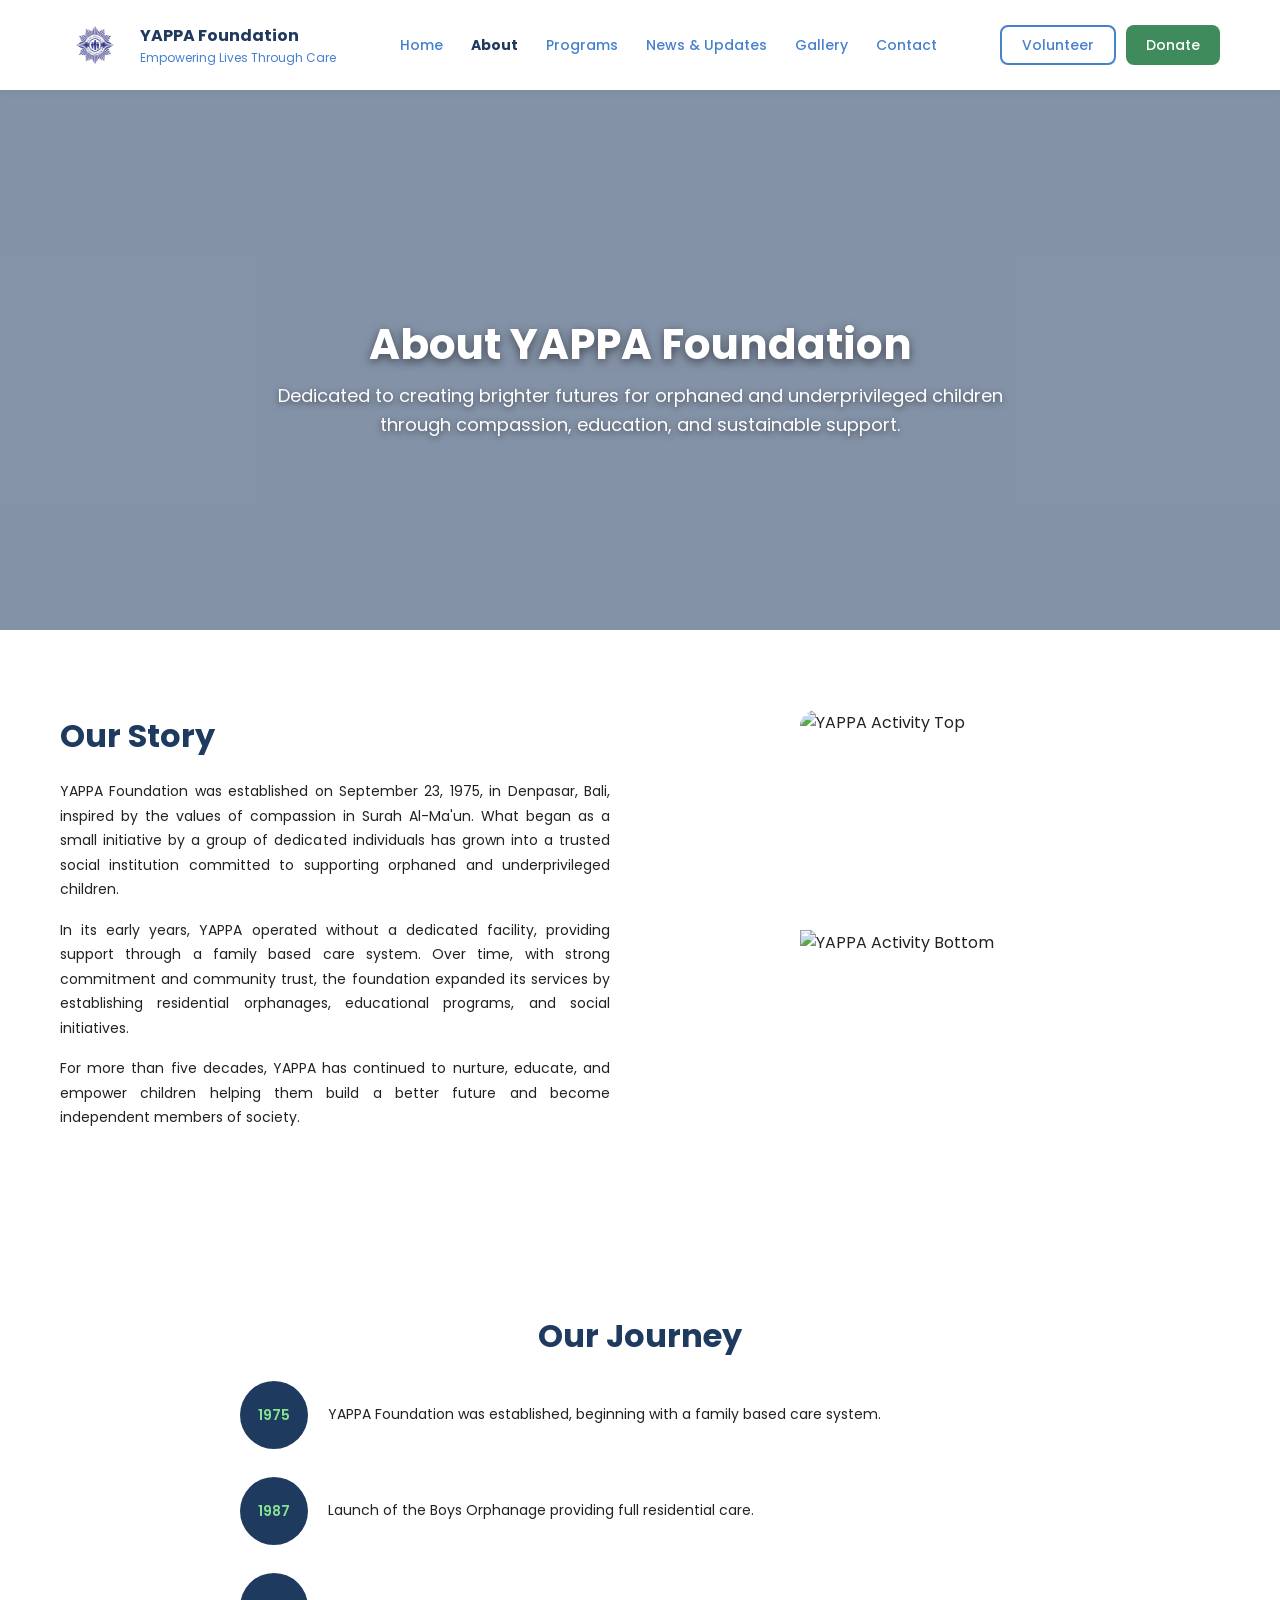
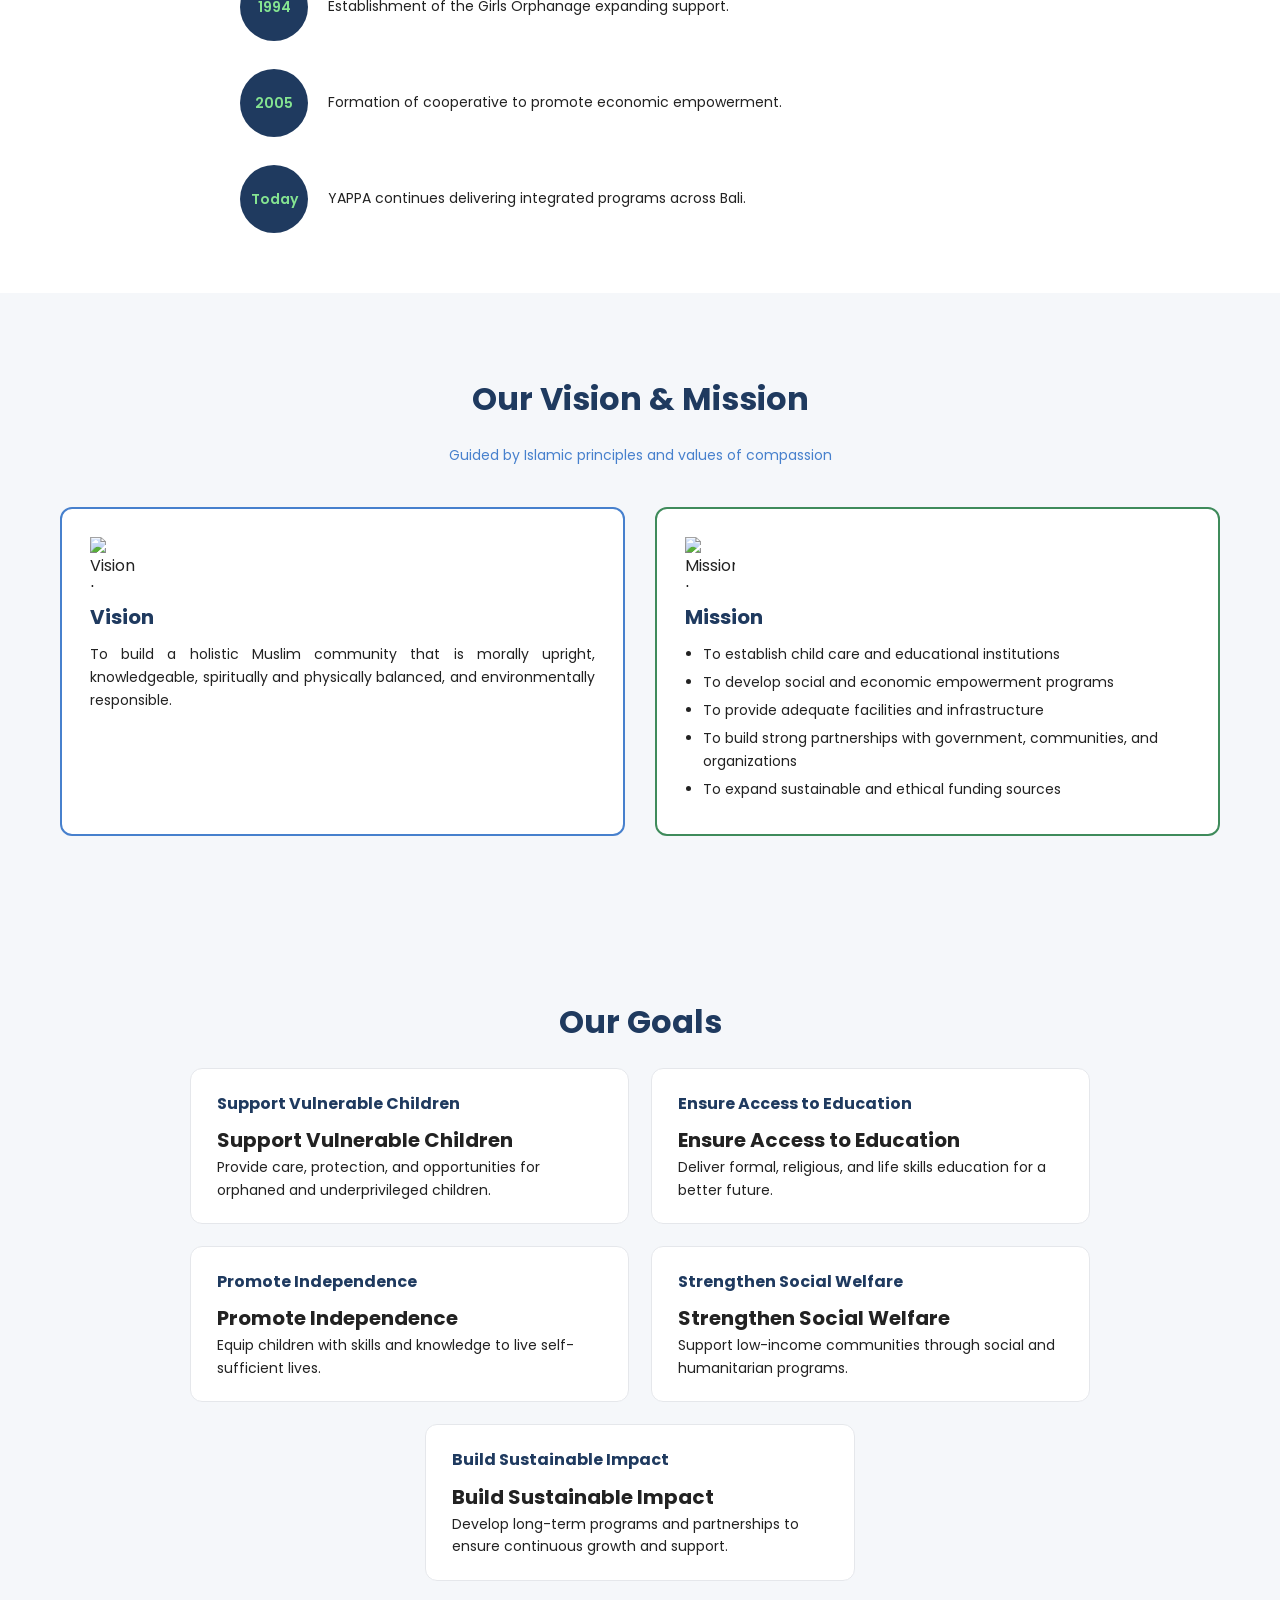
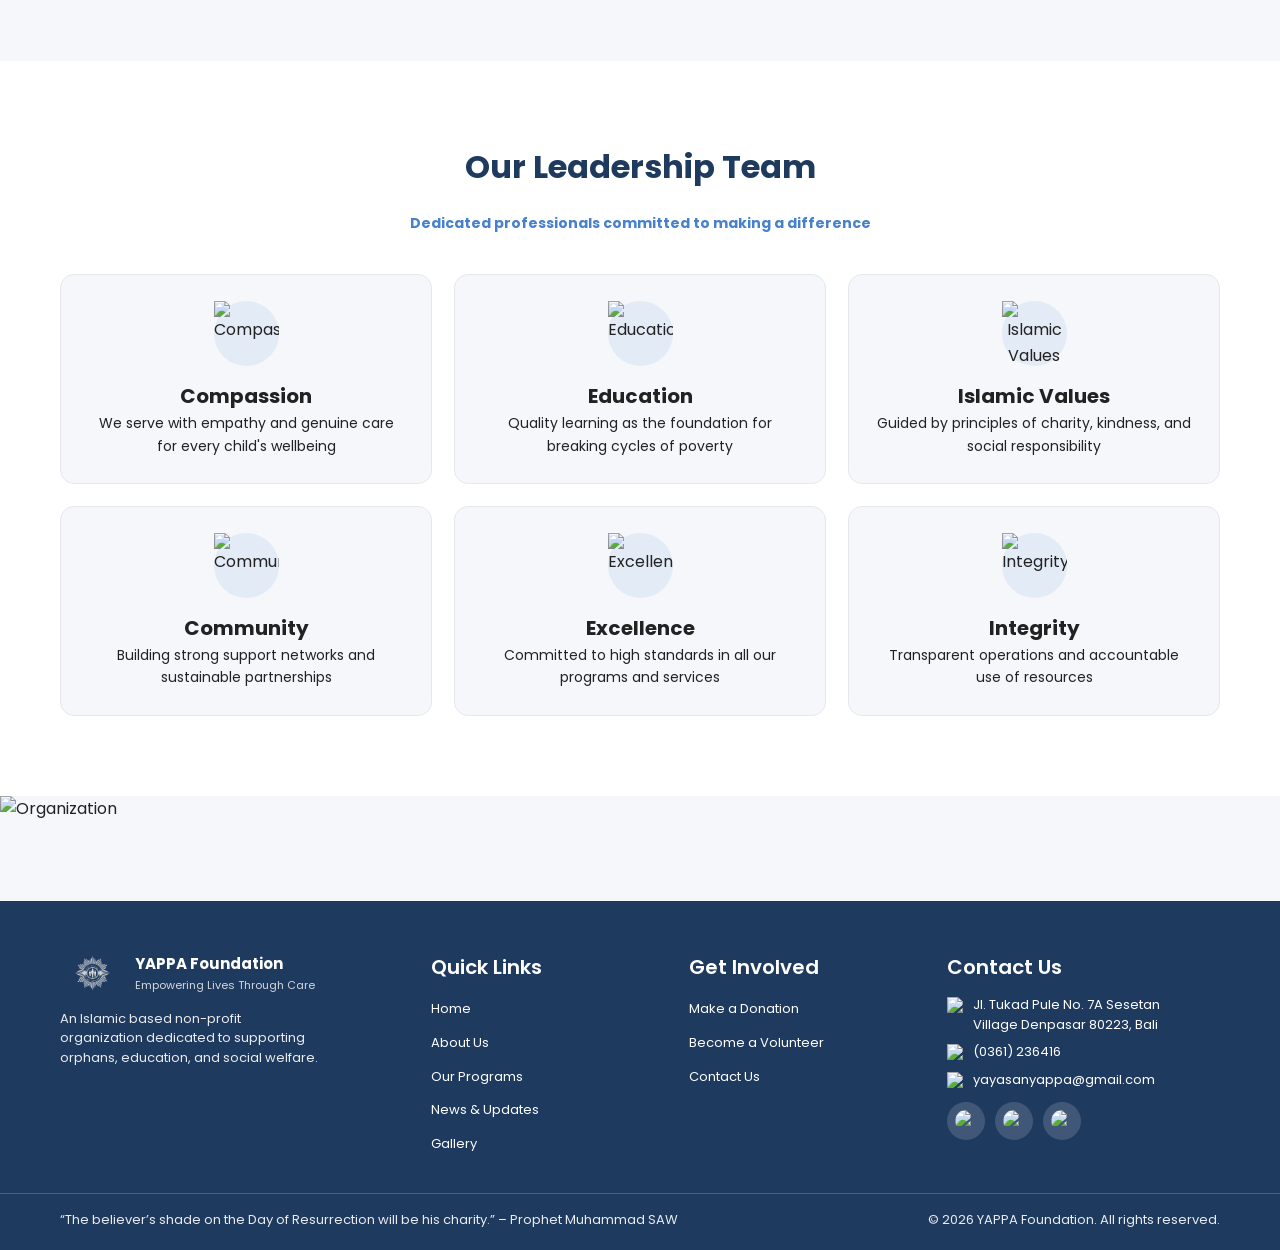
==== commit 4e5d55c1: "Fix HTML validator warnings: remove trailing slashes on void elements and adjust heading levels" ====
--- a/about.html
+++ b/about.html
@@ -2,12 +2,12 @@
 <html lang="en">
 
 <head>
-  <meta charset="UTF-8" />
-  <meta name="viewport" content="width=device-width, initial-scale=1.0" />
+  <meta charset="UTF-8">
+  <meta name="viewport" content="width=device-width, initial-scale=1.0">
   <title>About - YAPPA Foundation</title>
 
-  <link href="https://fonts.googleapis.com/css2?family=Poppins:wght@400;500;600;700&display=swap" rel="stylesheet" />
-  <link rel="stylesheet" href="css/style.css" />
+  <link href="https://fonts.googleapis.com/css2?family=Poppins:wght@400;500;600;700&display=swap" rel="stylesheet">
+  <link rel="stylesheet" href="css/style.css">
   <link href="https://unpkg.com/aos@2.3.1/dist/aos.css" rel="stylesheet">
 </head>
 
@@ -16,7 +16,7 @@
   <header>
     <nav class="navbar container">
       <div class="logo">
-        <img src="images/yappa-logo-deep-blue.png" alt="YAPPA Logo" />
+        <img src="images/yappa-logo-deep-blue.png" alt="YAPPA Logo">
         <div class="logo-text">
           <strong>YAPPA Foundation</strong>
           <span>Empowering Lives Through Care</span>
@@ -88,9 +88,9 @@
       </div>
 
       <div class="about-images" data-aos="fade-left" data-aos-duration="1000">
-        <img data-aos="zoom-in" data-aos-delay="200" src="images/OurStory1.png" alt="YAPPA Activity Top" />
-        <img data-aos="zoom-in" data-aos-delay="350" src="images/OurStory2.png" alt="YAPPA Activity Bottom" />
-      </div>
+        <img data-aos="zoom-in" data-aos-delay="200" src="images/OurStory1.png" alt="YAPPA Activity Top">
+        <img data-aos="zoom-in" data-aos-delay="350" src="images/OurStory2.png" alt="YAPPA Activity Bottom">
+        </div>
     </div>
   </section>
 
@@ -142,7 +142,7 @@
       <div class="vision-wrapper">
         <div class="vision-card" data-aos="fade-right" data-aos-delay="200">
           <img data-aos="zoom-in" data-aos-delay="350"
-            src="https://lh3.googleusercontent.com/d/1mM3pitj3uqp93X9qhremnZD6yQUKNoZo=w1200" alt="Vision Icon" />
+            src="https://lh3.googleusercontent.com/d/1mM3pitj3uqp93X9qhremnZD6yQUKNoZo=w1200" alt="Vision Icon">
 
           <h3>Vision</h3>
           <p>
@@ -154,7 +154,7 @@
 
         <div class="mission-card" data-aos="fade-left" data-aos-delay="300">
           <img data-aos="zoom-in" data-aos-delay="450"
-            src="https://lh3.googleusercontent.com/d/1AeRxregyMPxVcV88lQj6zZd3hIvl8lNU=w1200" alt="Mission Icon" />
+            src="https://lh3.googleusercontent.com/d/1AeRxregyMPxVcV88lQj6zZd3hIvl8lNU=w1200" alt="Mission Icon">
 
           <h3>Mission</h3>
           <ul>
@@ -180,6 +180,7 @@
       <div class="goals-grid">
         <div class="goal-card" data-aos="fade-up" data-aos-delay="100">
           <h4>Support Vulnerable Children</h4>
+          <h3>Support Vulnerable Children</h3>
           <p>
             Provide care, protection, and opportunities for orphaned and
             underprivileged children.
@@ -188,6 +189,7 @@
 
         <div class="goal-card" data-aos="fade-up" data-aos-delay="200">
           <h4>Ensure Access to Education</h4>
+          <h3>Ensure Access to Education</h3>
           <p>
             Deliver formal, religious, and life skills education for a better
             future.
@@ -196,6 +198,7 @@
 
         <div class="goal-card" data-aos="fade-up" data-aos-delay="300">
           <h4>Promote Independence</h4>
+          <h3>Promote Independence</h3>
           <p>
             Equip children with skills and knowledge to live self-sufficient
             lives.
@@ -204,6 +207,7 @@
 
         <div class="goal-card" data-aos="fade-up" data-aos-delay="400">
           <h4>Strengthen Social Welfare</h4>
+          <h3>Strengthen Social Welfare</h3>
           <p>
             Support low-income communities through social and humanitarian
             programs.
@@ -212,6 +216,7 @@
 
         <div class="goal-card" data-aos="zoom-in-up" data-aos-delay="500">
           <h4>Build Sustainable Impact</h4>
+          <h3>Build Sustainable Impact</h3>
           <p>
             Develop long-term programs and partnerships to ensure continuous
             growth and support.
@@ -232,9 +237,9 @@
       <div class="leadership-grid">
         <div class="leader-card" data-aos="fade-up" data-aos-delay="100">
           <div class="icon-box">
-            <img src="https://lh3.googleusercontent.com/d/1AGpCSH8Xlz1kn7C0PfIaEKDyPkrbi-v3=w200" alt="Compassion" />
-          </div>
-          <h4>Compassion</h4>
+            <img src="https://lh3.googleusercontent.com/d/1AGpCSH8Xlz1kn7C0PfIaEKDyPkrbi-v3=w200" alt="Compassion">
+          </div>
+          <h3>Compassion</h3>
           <p>
             We serve with empathy and genuine care for every child's wellbeing
           </p>
@@ -242,9 +247,9 @@
 
         <div class="leader-card" data-aos="fade-up" data-aos-delay="200">
           <div class="icon-box">
-            <img src="https://lh3.googleusercontent.com/d/1IkMqoArQCgycjg3BH6Br6dkTYRlj_z2i" alt="Education" />
-          </div>
-          <h4>Education</h4>
+            <img src="https://lh3.googleusercontent.com/d/1IkMqoArQCgycjg3BH6Br6dkTYRlj_z2i" alt="Education">
+          </div>
+          <h3>Education</h3>
           <p>
             Quality learning as the foundation for breaking cycles of poverty
           </p>
@@ -253,9 +258,9 @@
         <div class="leader-card" data-aos="fade-up" data-aos-delay="300">
           <div class="icon-box">
             <img src="https://lh3.googleusercontent.com/d/1Jz4g56OmeRsR5FqB8q7hqGRZGr9CUgvP=w200"
-              alt="Islamic Values" />
-          </div>
-          <h4>Islamic Values</h4>
+              alt="Islamic Values">
+          </div>
+          <h3>Islamic Values</h3>
           <p>
             Guided by principles of charity, kindness, and social
             responsibility
@@ -264,25 +269,25 @@
 
         <div class="leader-card" data-aos="fade-up" data-aos-delay="100">
           <div class="icon-box">
-            <img src="https://lh3.googleusercontent.com/d/1P4WiDWefr0l2YookuZDB0XVhCMZTHWjL" alt="Community" />
-          </div>
-          <h4>Community</h4>
+            <img src="https://lh3.googleusercontent.com/d/1P4WiDWefr0l2YookuZDB0XVhCMZTHWjL" alt="Community">
+          </div>
+          <h3>Community</h3>
           <p>Building strong support networks and sustainable partnerships</p>
         </div>
 
         <div class="leader-card" data-aos="fade-up" data-aos-delay="200">
           <div class="icon-box">
-            <img src="https://lh3.googleusercontent.com/d/1Xj5Hfm0jMadbqEBCnQjAwxoSbLqS6v04" alt="Excellence" />
-          </div>
-          <h4>Excellence</h4>
+            <img src="https://lh3.googleusercontent.com/d/1Xj5Hfm0jMadbqEBCnQjAwxoSbLqS6v04" alt="Excellence">
+          </div>
+          <h3>Excellence</h3>
           <p>Committed to high standards in all our programs and services</p>
         </div>
 
         <div class="leader-card" data-aos="fade-up" data-aos-delay="300">
           <div class="icon-box">
-            <img src="https://lh3.googleusercontent.com/d/1s8P094dv_BYLLZk0GYCz6dMXJzlY2qzw=w200" alt="Integrity" />
-          </div>
-          <h4>Integrity</h4>
+            <img src="https://lh3.googleusercontent.com/d/1s8P094dv_BYLLZk0GYCz6dMXJzlY2qzw=w200" alt="Integrity">
+          </div>
+          <h3>Integrity</h3>
           <p>Transparent operations and accountable use of resources</p>
         </div>
       </div>
@@ -294,7 +299,7 @@
     <div class="container">
       <h2 style="display: none;">Organization Structure</h2>
       <div class="org-image" data-aos="zoom-in-up" data-aos-duration="1000">
-        <img src="https://lh3.googleusercontent.com/d/1CAAs8evqgf_P4VpBvskFFXY_Lu13cdmt=w2000" alt="Organization" />
+        <img src="https://lh3.googleusercontent.com/d/1CAAs8evqgf_P4VpBvskFFXY_Lu13cdmt=w2000" alt="Organization">
       </div>
     </div>
   </section>
@@ -305,7 +310,7 @@
       <!-- identitas singkat yayasan -->
       <div class="footer-col footer-brand">
         <div class="footer-logo">
-          <img src="images/yappa-logo-white.png" alt="YAPPA Logo" />
+            <img src="images/yappa-logo-white.png" alt="YAPPA Logo">
           <div class="footer-logo-text">
             <strong>YAPPA Foundation</strong>
             <span>Empowering Lives Through Care</span>
@@ -332,7 +337,7 @@
 
       <!-- akses untuk ikut terlibat -->
       <div class="footer-col">
-        <h4>Get Involved</h4>
+        <h3>Get Involved</h3>
         <ul>
           <li><a href="donation.html">Make a Donation</a></li>
           <li>
@@ -346,36 +351,36 @@
 
       <!-- kontak yayasan -->
       <div class="footer-col">
-        <h4>Contact Us</h4>
+        <h3>Contact Us</h3>
 
         <ul class="contact-list">
           <li>
-            <img src="https://lh3.googleusercontent.com/d/1isSFp2WGkGASOeeR5px9TelLLdfoq2f5=w800" alt="Location Icon" />
+            <img src="https://lh3.googleusercontent.com/d/1isSFp2WGkGASOeeR5px9TelLLdfoq2f5=w800" alt="Location Icon">
             Jl. Tukad Pule No. 7A Sesetan Village Denpasar 80223, Bali
           </li>
 
           <li>
-            <img src="https://lh3.googleusercontent.com/d/17TMzBab_N7nMiTE7WQXA7AvdIjmt1LcJ=w800" alt="nomor" />
+            <img src="https://lh3.googleusercontent.com/d/17TMzBab_N7nMiTE7WQXA7AvdIjmt1LcJ=w800" alt="nomor">
             (0361) 236416
           </li>
 
           <li>
-            <img src="https://lh3.googleusercontent.com/d/1wcsnuecUoXga_u-O5HKe2FV-atCP0dSP=w800" alt="email" />
+            <img src="https://lh3.googleusercontent.com/d/1wcsnuecUoXga_u-O5HKe2FV-atCP0dSP=w800" alt="email">
             yayasanyappa@gmail.com
           </li>
         </ul>
 
         <div class="footer-social">
           <a href="https://www.facebook.com/share/1GsS8hBTaD/?mibextid=wwXIfr" target="_blank">
-            <img src="https://lh3.googleusercontent.com/d/1vgk-jqSsoI2gTEASpdAmiRefzJFf8efU=w600" alt="facebook" />
+            <img src="https://lh3.googleusercontent.com/d/1vgk-jqSsoI2gTEASpdAmiRefzJFf8efU=w600" alt="facebook">
           </a>
 
           <a href="https://www.instagram.com/yayasan_yappa" target="_blank">
-            <img src="https://lh3.googleusercontent.com/d/1bCUSqdx4HPEi19BfYC8Dtv-C02CpE4Hl=w600" alt="instagram" />
+            <img src="https://lh3.googleusercontent.com/d/1bCUSqdx4HPEi19BfYCz6Dtv-C02CpE4Hl=w600" alt="instagram">
           </a>
 
           <a href="https://www.tiktok.com/@yappa102" target="_blank">
-            <img src="https://lh3.googleusercontent.com/d/1N3EYDVswMXCnHEO5X9ZvfhpQYrDKZsEv=w600" alt="tiktok" />
+            <img src="https://lh3.googleusercontent.com/d/1N3EYDVswMXCnHEO5X9ZvfhpQYrDKZsEv=w600" alt="tiktok">
           </a>
         </div>
       </div>
@@ -398,7 +403,7 @@
       <span class="close-btn">&times;</span>
 
       <div class="modal-header">
-        <img src="images/yappa-logo-deep-blue.png" alt="YAPPA Logo" />
+        <img src="images/yappa-logo-deep-blue.png" alt="YAPPA Logo">
         <h2>YAPPA Foundation</h2>
         <p>Empowering Lives Through Care</p>
       </div>
@@ -408,16 +413,16 @@
       <!-- form registrasi volunteer -->
       <form id="volunteerForm" class="volunteer-form">
         <div class="form-row">
-          <input type="text" id="firstName" placeholder="First Name" />
-          <input type="text" id="lastName" placeholder="Last Name" />
-        </div>
-
-        <input type="text" id="phone" placeholder="Phone Number" />
-        <input type="email" id="email" placeholder="Email" />
+          <input type="text" id="firstName" placeholder="First Name">
+          <input type="text" id="lastName" placeholder="Last Name">
+        </div>
+
+        <input type="text" id="phone" placeholder="Phone Number">
+        <input type="email" id="email" placeholder="Email">
 
         <div class="form-row">
           <textarea id="address" placeholder="Address"></textarea>
-          <input type="number" id="age" placeholder="Age" />
+          <input type="number" id="age" placeholder="Age">
         </div>
 
         <textarea id="motivation" placeholder="Motivation"></textarea>
@@ -431,7 +436,7 @@
   <div id="registrationPopup" class="registrationPopup">
     <div class="Registration-popup-box">
 
-      <img src="images/yappa-logo-deep-blue.png" alt="YAPPA Logo" class="donation-logo" />
+    <img src="images/yappa-logo-deep-blue.png" alt="YAPPA Logo" class="donation-logo">
 
       <div style="display: flex; justify-content: center; align-items: center;">
         <div class="success-icon" style="font-size: 40px; color: #22c55e;">
--- a/css/style.css
+++ b/css/style.css
@@ -1,31 +1,58 @@
-* {
+/* ============================================================
+   YAPPA FOUNDATION — style.css
+   Struktur: Reset → Variables → Base → Layout → Components →
+             Sections (per halaman) → Responsive
+   ============================================================ */
+
+
+/* ============================================================
+   1. RESET & BOX-SIZING
+   ============================================================ */
+*,
+*::before,
+*::after {
   margin: 0;
   padding: 0;
   box-sizing: border-box;
 }
 
-/* COLOR VARIABLES */
+/* ============================================================
+   2. CSS VARIABLES
+   ============================================================ */
 :root {
-  --primary-blue: #1f3a5f;
-  --secondary-blue: #4780cd;
-  --green: #3f8b5b;
-  --light-green: #85e491;
-  --charcoal: #222222;
-  --white: #ffffff;
-  --light-grey: #f5f7fa;
-}
-
-/* GLOBAL */
+  --primary-blue:    #1f3a5f;
+  --secondary-blue:  #4780cd;
+  --green:           #3f8b5b;
+  --light-green:     #85e491;
+  --charcoal:        #222222;
+  --white:           #ffffff;
+  --light-grey:      #f5f7fa;
+
+  --radius-sm:  8px;
+  --radius-md:  12px;
+  --radius-lg:  16px;
+  --radius-xl:  24px;
+
+  --shadow-sm:  0 2px 8px  rgba(0,0,0,.06);
+  --shadow-md:  0 6px 15px rgba(0,0,0,.08);
+  --shadow-lg:  0 10px 25px rgba(0,0,0,.10);
+
+  --transition: 0.25s ease;
+}
+
+/* ============================================================
+   3. BASE / GLOBAL
+   ============================================================ */
+html { scroll-behavior: smooth; }
+
 body {
   font-family: "Poppins", sans-serif;
   color: var(--charcoal);
   line-height: 1.6;
-}
-
-button,
-input,
-textarea,
-select {
+  overflow-x: hidden;
+}
+
+button, input, textarea, select {
   font-family: inherit;
 }
 
@@ -36,34 +63,24 @@
   cursor: pointer;
 }
 
-/* ===== GLOBAL TYPOGRAPHY ===== */
-h1 {
-  font-size: 42px;
-}
-
-h2 {
-  font-size: 32px;
-}
-
-h3 {
-  font-size: 20px;
-}
-
-h4 {
-  font-size: 16px;
-}
-
-p {
-  font-size: 14px;
-  line-height: 1.6;
-}
-
-.subtitle {
-  margin-top: 10px;
-  color: var(--secondary-blue);
-  font-size: 14px;
-}
-
+img { max-width: 100%; display: block; }
+
+ul { list-style: none; }
+
+a { text-decoration: none; }
+
+/* ============================================================
+   4. TYPOGRAPHY SCALE
+   ============================================================ */
+h1 { font-size: 42px; }
+h2 { font-size: 32px; }
+h3 { font-size: 20px; }
+h4 { font-size: 16px; }
+p  { font-size: 14px; line-height: 1.6; }
+
+/* ============================================================
+   5. LAYOUT HELPERS
+   ============================================================ */
 .container {
   max-width: 1200px;
   width: 100%;
@@ -72,2113 +89,1145 @@
 }
 
 section {
-  padding-top: 60px;
-  padding-bottom: 100px;
-}
-
-.hero-slideshow {
-  position: relative;
+  padding-top: 80px;
+  padding-bottom: 80px;
+}
+
+.center {
+  text-align: center;
+  color: var(--primary-blue);
+  font-weight: 700;
+  margin-bottom: 20px;
+}
+
+.subtitle {
+  text-align: center;
+  color: var(--secondary-blue);
+  font-size: 14px;
+  margin-top: 8px;
+  margin-bottom: 40px;
+}
+
+.section-title { display: none; }
+
+/* ============================================================
+   6. BUTTONS
+   ============================================================ */
+.btn-primary,
+.btn-volunteer,
+.btn-outline {
+  display: inline-flex;
+  align-items: center;
+  justify-content: center;
+  padding: 10px 20px;
+  height: 40px;
+  border-radius: var(--radius-sm);
+  font-size: 14px;
+  font-weight: 500;
+  font-family: inherit;
+  cursor: pointer;
+  transition: opacity var(--transition);
+  border: none;
+  text-decoration: none;
+}
+
+.btn-primary {
+  background: var(--green);
+  color: var(--white);
+}
+.btn-primary:hover { opacity: 0.88; }
+
+.btn-volunteer {
+  border: 2px solid var(--secondary-blue);
+  color: var(--secondary-blue);
+  background: transparent;
+}
+.btn-volunteer:hover { background: rgba(71,128,205,.08); }
+
+.btn-outline {
+  border: 2px solid var(--green);
+  color: var(--green);
+  background: var(--white);
+}
+.btn-outline:hover { background: rgba(63,139,91,.08); }
+
+.btn-submit {
   width: 100%;
-  height: 100%;
-}
-
-.hero-slide {
-  position: absolute;
-  top: 0;
-  left: 0;
-  width: 100%;
-  height: 100%;
-  background-size: cover;
-  background-position: center;
-  background-repeat: no-repeat;
-  opacity: 0;
-  transition: opacity 1s ease-in-out;
-}
-
-.hero-slide.active {
-  opacity: 1;
-}
-
-.hero-overlay {
-  position: absolute;
-  top: 0;
-  left: 0;
-  width: 100%;
-  height: 100%;
-  background: linear-gradient(
-    135deg,
-    rgba(0, 0, 0, 0.6) 0%,
-    rgba(0, 0, 0, 0.3) 50%,
-    rgba(0, 0, 0, 0.7) 100%
-  );
-}
-
-.hero-container {
-  position: relative !important;
-  height: 100vh !important;
-  display: flex !important;
-  align-items: center !important;
-  justify-content: center !important;
-  text-align: center !important;
-  color: white !important;
-  z-index: 2 !important;
-  max-width: 1200px !important;
-  width: 100% !important;
-  margin: 0 auto !important;
-  padding: 0 20px !important;
-}
-
-.hero-container-tall {
-  min-height: 200vh;
-  padding-top: 100px;
-  padding-bottom: 100px;
-}
-
-.hero-tall {
-  width: 100%;
-  height: 100vh;
-}
-
-.hero-content {
-  max-width: 1500px;
-  padding: 0 0px;
-  margin-top: 0;
-  animation: fadeInUp 1s ease-out;
-}
-
-.hero-content h1 {
-  font-size: 1.5rem;
-  font-weight: 700;
-  line-height: 1.1;
-  margin-bottom: 0.8rem;
-  text-shadow: 2px 2px 4px rgba(0, 0, 0, 0.5);
-  animation-delay: 0.3s;
-  animation-fill-mode: both;
-}
-
-.hero-title-small{
-  font-size: 1rem !important;
-}
-
-.hero-subtext {
-  font-size: 1.3rem;
-  font-weight: 300;
-  line-height: 1.6;
-  text-shadow: 1px 1px 3px rgba(0, 0, 0, 0.7);
-  animation-delay: 0.6s;
-  animation-fill-mode: both;
-  margin-bottom: 2rem;
-}
-
-.hero-slide {
-  pointer-events: none;
-}
-
-.hero-slide.active {
-  pointer-events: auto;
-}
-
-/* Dots Navigation */
-.hero-dots {
-  visibility: hidden;
-}
-
-.hero-dots .dot {
-  width: 15px;
-  height: 15px;
-  border-radius: 50%;
-  display: inline-block;
-  background: rgba(255,255,255,0.5);
-  margin: 0 8px;
+  padding: 14px;
+  background: var(--green);
+  color: var(--white);
+  border: none;
+  border-radius: var(--radius-sm);
+  margin-top: 20px;
+  font-weight: 600;
   cursor: pointer;
-  transition: all 0.3s ease;
-}
-
-.hero-dots .dot.active,
-.hero-dots .dot:hover {
-  background: white;
-  transform: scale(1.2);
-}
-
-.dot {
-  width: 15px;
-  height: 15px;
-  border-radius: 50%;
-  display: inline-block;
-  background: rgba(255, 255, 255, 0.5);
-  margin: 0 8px;
-  cursor: pointer;
-  transition: all 0.3s ease;
-}
-
-.dot.active,
-.dot:hover {
-  background: white;
-  transform: scale(1.2);
-}
-
-/* Animations */
-@keyframes fadeInUp {
-  from {
-    opacity: 0;
-    transform: translateY(50px);
-  }
-  to {
-    opacity: 1;
-    transform: translateY(0);
-  }
-}
-
-.section-title{
-  display: none;
-}
-
-/* Responsive */
-@media (max-width: 768px) {
-  .hero-content h1 {
-    font-size: 2.5rem;
-  }
-
-  .hero-subtext {
-    font-size: 1.1rem;
-  }
-}
-
-.vision,
-.news {
-  background: var(--light-grey);
-  width: 100%;
-}
-
+  transition: opacity var(--transition);
+}
+.btn-submit:hover { opacity: 0.88; }
+
+/* ============================================================
+   7. NAVBAR
+   ============================================================ */
 header {
   background: var(--white);
   position: sticky;
   top: 0;
-  z-index: 100;
-}
-
-/* ===== NAVBAR ===== */
+  z-index: 1000;
+  box-shadow: var(--shadow-sm);
+}
+
 .navbar {
   display: flex;
+  align-items: center;
   justify-content: space-between;
-  align-items: center;
   height: 90px;
-}
-
-/* ===== LOGO ===== */
+  gap: 20px;
+}
+
+/* Logo */
 .logo {
   display: flex;
   align-items: center;
   gap: 10px;
-  font-weight: 700;
-  color: var(--primary-blue);
-}
-
-.logo img {
-  width: 70px;
-}
-
-.logo-text {
-  display: flex;
-  flex-direction: column;
-  font-size: 14px;
-}
-
-.logo-text strong {
-  color: var(--primary-blue);
-  font-size: 16px;
-}
-
-.logo-text span {
-  font-size: 12px;
-  color: var(--secondary-blue);
-}
-
-/* ===== NAV LINKS ===== */
+  flex-shrink: 0;
+}
+.logo img { width: 70px; }
+.logo-text { display: flex; flex-direction: column; }
+.logo-text strong { color: var(--primary-blue); font-size: 16px; }
+.logo-text span   { font-size: 12px; color: var(--secondary-blue); }
+
+/* Nav links */
 .nav-links {
   display: flex;
-  gap: 30px;
-  list-style: none;
-}
-
-/* DEFAULT (secondary blue) */
+  gap: 28px;
+}
 .nav-links a {
-  text-decoration: none;
   color: var(--secondary-blue);
   font-weight: 500;
-  transition: 0.2s ease;
-}
-
-/* HOVER */
-.nav-links a:hover {
-  color: var(--primary-blue);
-}
-
-/* ACTIVE PAGE */
-.nav-links a.active {
-  color: var(--primary-blue);
-  font-weight: 700; 
-}
-
-/* ===== BUTTON AREA ===== */
+  font-size: 14px;
+  transition: color var(--transition);
+  white-space: nowrap;
+}
+.nav-links a:hover { color: var(--primary-blue); }
+.nav-links a.active { color: var(--primary-blue); font-weight: 700; }
+
+/* Nav buttons */
 .nav-btns {
   display: flex;
   gap: 10px;
-}
-
-.nav-btns a {
-  text-decoration: none;
-  font-weight: 500;
-}
-
-/* BUTTON (CONSISTENT) */
-.btn-primary,
-.btn-volunteer,
-.btn-outline {
-  display: inline-flex;
+  flex-shrink: 0;
+}
+.nav-btns a { text-decoration: none; }
+
+/* Hamburger — hidden desktop */
+.hamburger {
+  display: none;
+  flex-direction: column;
+  gap: 5px;
+  cursor: pointer;
+  padding: 4px;
+  z-index: 1100;
+}
+.hamburger .bar {
+  display: block;
+  width: 25px;
+  height: 3px;
+  background: var(--primary-blue);
+  border-radius: 3px;
+  transition: all 0.35s ease;
+}
+/* X animasi saat aktif */
+.hamburger.active .bar:nth-child(1) { transform: translateY(8px) rotate(45deg); }
+.hamburger.active .bar:nth-child(2) { opacity: 0; transform: scaleX(0); }
+.hamburger.active .bar:nth-child(3) { transform: translateY(-8px) rotate(-45deg); }
+
+/* ============================================================
+   8. HERO — PAGE HERO (semua halaman selain index)
+   ============================================================ */
+
+/* Page hero standar — dipakai about, contact, programs, gallery, dll */
+.page-hero {
+  min-height: 60vh;
+  display: flex;
   align-items: center;
   justify-content: center;
-
-  padding: 10px 20px;
-  height: 40px;
-
-  border-radius: 8px;
-  border: none;
-  text-decoration: none;
-
+  text-align: center;
+  color: var(--white);
+  background-size: cover;
+  background-position: center;
+  padding: 100px 20px 60px;
+  position: relative;
+}
+.page-hero::before {
+  content: "";
+  position: absolute;
+  inset: 0;
+  background: rgba(31,58,95,.55);
+}
+.page-hero .container {
+  position: relative;
+  z-index: 1;
+  margin-top: 0 !important;
+}
+.page-hero h1 {
+  max-width: 900px;
+  margin: 0 auto 12px;
+  line-height: 1.2;
+  text-shadow: 0 3px 10px rgba(0,0,0,.5);
+}
+.page-hero .hero-subtext {
+  font-size: 18px;
+  font-weight: 400;
+  max-width: 750px;
+  margin: 0 auto;
+  line-height: 1.6;
+  text-shadow: 0 2px 6px rgba(0,0,0,.5);
+}
+
+/* ============================================================
+   KHUSUS INDEX — .hero-section-index
+   Ganti <section class="page-hero hero-about"> di index.html
+   menjadi <section class="hero-section-index">
+   ============================================================ */
+.hero-section-index {
+  display: block;
+  padding: 0;
+  margin: 0;
+  width: 100%;
+  height: 100vh;
+  overflow: hidden;
+  position: relative;
+}
+
+/* Fallback: jika index.html belum diubah, gunakan :has() */
+.page-hero:has(.hero-slideshow) {
+  display: block;
+  padding: 0;
+  min-height: 100vh;
+  height: 100vh;
+  overflow: hidden;
+}
+.page-hero:has(.hero-slideshow)::before { display: none; }
+.page-hero .hero-slideshow {
+  position: absolute;
+  inset: 0;
+  width: 100%;
+  height: 100%;
+}
+
+/* ============================================================
+   9. HERO — INDEX SLIDESHOW
+   ============================================================ */
+.hero-slideshow {
+  position: relative;
+  width: 100%;
+  height: 100vh;
+  overflow: hidden;
+}
+.hero-slide {
+  position: absolute;
+  inset: 0;
+  background-size: cover;
+  background-position: center;
+  opacity: 0;
+  transition: opacity 1s ease-in-out;
+  pointer-events: none;
+}
+.hero-slide.active {
+  opacity: 1;
+  pointer-events: auto;
+}
+.hero-overlay {
+  position: absolute;
+  inset: 0;
+  background: linear-gradient(135deg,rgba(0,0,0,.6) 0%,rgba(0,0,0,.3) 50%,rgba(0,0,0,.7) 100%);
+}
+.hero-container {
+  position: relative;
+  height: 100%;
+  display: flex;
+  align-items: center;
+  justify-content: center;
+  text-align: center;
+  color: var(--white);
+  z-index: 2;
+  max-width: 1200px;
+  margin: 0 auto;
+  padding: 0 20px;
+}
+.hero-content {
+  max-width: 900px;
+  margin-top: 100px;
+  animation: fadeInUp .9s ease-out both;
+}
+.hero-content h1 {
+  font-size: clamp(1.8rem, 4vw, 3rem);
+  font-weight: 700;
+  line-height: 1.15;
+  margin-bottom: 16px;
+  text-shadow: 2px 2px 8px rgba(0,0,0,.5);
+}
+.hero-subtext {
+  font-size: clamp(1rem, 2vw, 1.25rem);
+  font-weight: 300;
+  line-height: 1.65;
+  text-shadow: 1px 1px 4px rgba(0,0,0,.6);
+  margin-bottom: 28px;
+}
+.hero-buttons {
+  display: flex;
+  gap: 12px;
+  justify-content: center;
+  flex-wrap: wrap;
+}
+.hero-buttons a,
+.hero-buttons button {
+  padding: 12px 24px;
+  height: 44px;
+  border-radius: var(--radius-sm);
   font-size: 14px;
   font-weight: 500;
   font-family: inherit;
-
   cursor: pointer;
 }
-
-.btn-outline-frame {
-  display: inline-flex;
-  align-items: center;
-  justify-content: center;
-
-  padding: 10px 20px;
-  height: 40px;
-
-  border-radius: 8px;
-  border: 2px solid var(--secondary-blue);
-
-  background: white;
-  color: var(--secondary-blue);
-
-  font-size: 14px;
-  font-weight: 500;
-  font-family: inherit;
-
+/* Dots */
+.hero-dots {
+  position: absolute;
+  bottom: 24px;
+  left: 50%;
+  transform: translateX(-50%);
+  display: flex;
+  gap: 10px;
+  z-index: 10;
+}
+.hero-dots .dot {
+  width: 12px;
+  height: 12px;
+  border-radius: 50%;
+  background: rgba(255,255,255,.45);
   cursor: pointer;
-  text-decoration: none;
-
-  position: relative;
-}
-
-/* frame luar */
-.btn-outline-frame::before {
-  content: "";
-  position: absolute;
-
-  top: -6px;
-  left: -6px;
-  right: -6px;
-  bottom: -6px;
-
-  border: 2px solid var(--secondary-blue);
-  border-radius: 12px;
-
-  opacity: 0.6;
-}
-
-.btn-primary,
-.btn-volunteer {
-  font-size: 14px;
-  font-family: inherit;
-}
-
-/* PRIMARY */
-.btn-primary {
-  background: var(--green);
-  color: var(--white);
-  border: none;
-}
-
-/* VOLUNTEER */
-.btn-volunteer {
-  border: 2px solid var(--secondary-blue);
-  color: var(--secondary-blue);
-  font-weight: 500;
-}
-
-/* OUTLINE */
-.btn-outline {
-  border: 2px solid var(--green);
-  color: var(--green);
+  transition: all var(--transition);
+}
+.hero-dots .dot.active,
+.hero-dots .dot:hover {
   background: var(--white);
-}
-
-/* HERO */
-.page-hero {
-  height: 45vh;
-  min-height: 300px;
-
-  display: flex;
-  align-items: center;
-  justify-content: center;
-  text-align: center;
-
-  color: white;
-
-  background-size: cover;
-  background-position: center;
-
-  padding: 0 !important;
-}
-
-.page-hero .hero-subtext {
-  font-weight: 400;
-  line-height: 1.6;
-  max-width: 750px;
-  margin: 10px auto 0;
-}
-
-.hero-home {
-  background-size: cover;
-  background-position: center;
-  background-repeat: no-repeat;
-
-  transition: background-image 1s ease-in-out;
-}
-
-.page-hero h1 {
-  max-width: 1100px;
-  margin: 0 auto;
-  line-height: 1.2;
-}
-
-.page-hero p {
-  margin-bottom: 15px;
-}
-
-.hero-buttons {
-  display: flex;
-  gap: 12px;
-  justify-content: center;
-  margin-top: 8px;
-}
-
-.page-hero h1,
-.page-hero .hero-subtext {
-  text-shadow: 0 3px 10px rgba(0, 0, 0, 0.6);
-}
-
-/* ===== FIX BUTTON IN HERO ===== */
-.hero-buttons a,
-.hero-buttons button {
-  display: inline-flex;
-  align-items: center;
-  justify-content: center;
-
-  padding: 12px 24px;
-  height: 44px;
-
-  border-radius: 8px;
-  font-size: 14px;
-  font-weight: 500;
-
-  text-decoration: none;
-  border: none;
-}
-
-/* ABOUT */
-
+  transform: scale(1.25);
+}
+
+@keyframes fadeInUp {
+  from { opacity: 0; transform: translateY(40px); }
+  to   { opacity: 1; transform: translateY(0); }
+}
+
+/* ============================================================
+   10. SECTION — INDEX: ABOUT SNIPPET
+   ============================================================ */
 .about .container {
   display: flex;
-  align-items: flex-start;
-  justify-content: space-between;
-  gap: 80px;
-  margin-top: 30%;
-}
-
-.about-text {
-  flex: 1;
-}
-
-.about-img {
-  flex: 1;
-  display: flex;
-  justify-content: flex-end;
-}
-
+  align-items: center;
+  gap: 60px;
+}
+.about-text { flex: 1; }
+.about-text h2 { color: var(--primary-blue); margin-bottom: 16px; }
+.about-text p  { text-align: justify; margin-bottom: 20px; }
+.about-img { flex: 1; }
 .about-img img {
   width: 100%;
   height: 320px;
   object-fit: cover;
-  border-radius: 16px;
-}
-
-.about-text,
-.about-img {
-  flex: 1;
-}
-
-.about h2 {
-  color: var(--primary-blue);
-  margin-bottom: 15px;
-  white-space: nowrap;
-}
-
+  border-radius: var(--radius-lg);
+}
+
+/* ============================================================
+   11. SECTION — INDEX: AYAT / QUOTE
+   ============================================================ */
+.ayat-section { text-align: center; padding: 20px 0; }
 .ayat-img {
   display: flex;
   justify-content: center;
-}
-
-/* QUOTE */
-.quote {
-  text-align: center;
-  padding: 40px 20px;
-}
-
-.ayat-section {
-  text-align: center;
-  padding: 20px 20px;
-}
-
+  overflow: hidden;
+}
 .ayat-img img {
   max-width: 650px;
   width: 100%;
-  margin-bottom: 20px;
-  position: relative;
-  left: 165px;
-}
-
+  height: auto;
+  margin: 0 auto 20px;
+}
 .translation {
-  font-size: 16px;
-  color: var(--primary-blue);
   max-width: 750px;
   margin: 0 auto;
+  font-size: 15px;
+  font-style: italic;
+  color: var(--primary-blue);
+  line-height: 1.7;
   text-align: center;
 }
-
-/* VISION */
-.vision h2 {
-  text-align: center;
-  color: var(--primary-blue);
-  margin-bottom: 10px;
-  font-weight: 700;
-}
-
-.subtitle {
-  text-align: center;
-  color: var(--charcoal);
-  margin-bottom: 40px;
-}
-
-.vision-box {
-  display: flex;
-  gap: 40px;
-  margin-top: 50px;
-}
-
-/* CARD */
+.translation strong { display: block; margin-top: 8px; font-style: normal; font-weight: 700; }
+
+/* ============================================================
+   12. SECTION — INDEX: VISION & MISSION
+   ============================================================ */
+.vision { background: var(--light-grey); }
+.vision h2 { color: var(--primary-blue); font-weight: 700; margin-bottom: 8px; }
+.vision-box { display: flex; gap: 30px; margin-top: 40px; }
+
 .card {
   flex: 1;
   background: var(--white);
-  padding: 30px;
-  border-radius: 12px;
-  box-shadow: 0 6px 15px rgba(0, 0, 0, 0.08);
-}
-
-/* ICON */
-/* HEADER */
+  padding: 28px;
+  border-radius: var(--radius-md);
+  box-shadow: var(--shadow-md);
+}
 .card-header {
   display: flex;
   align-items: center;
   gap: 12px;
-  margin-bottom: 15px;
-}
-
-/* ICON (gambar asli, tanpa background tambahan) */
-.card-header img {
-  width: 50px;
-  height: 50px;
-  object-fit: contain;
-  display: block;
-}
-
-/* BORDER */
-.vision-card {
-  border: 2px solid var(--secondary-blue);
-  padding: 25px;
-}
-
-.mission-card {
-  border: 2px solid var(--green);
-  padding: 25px;
-}
-
-.card h3 {
-  color: var(--primary-blue);
-  margin-bottom: 10px;
-}
-
-/* IMPACT */
+  margin-bottom: 14px;
+}
+.card-header img { width: 50px; height: 50px; object-fit: contain; }
+.card h3 { color: var(--primary-blue); margin-bottom: 10px; }
+
+.vision-card { border: 2px solid var(--secondary-blue); }
+.mission-card { border: 2px solid var(--green); }
+.mission-card ul { padding-left: 18px; list-style: disc; }
+.mission-card li, .card-text { font-size: 14px; line-height: 1.65; }
+
+/* ============================================================
+   13. SECTION — INDEX: IMPACT NUMBERS
+   ============================================================ */
 .impact {
   background: var(--primary-blue);
-  color: white;
+  color: var(--white);
   text-align: center;
-  padding: 100px 20px;
-}
-
-.impact h2 {
-  margin-bottom: 10px;
-}
-
-.impact p {
-  color: #cbd5e1;
-}
-
-/* ICON BULAT */
+}
+.impact h2 { margin-bottom: 8px; }
+.impact .subtitle { color: #cbd5e1; }
 .impact-box {
   display: flex;
   justify-content: center;
   gap: 60px;
   margin-top: 40px;
-}
-
+  flex-wrap: wrap;
+}
+.impact .item { text-align: center; }
 .impact .item img {
-  width: 60px;
-  height: 60px;
-
-  background: rgba(255, 255, 255, 0.15);
+  width: 60px; height: 60px;
+  background: rgba(255,255,255,.15);
   padding: 12px;
   border-radius: 50%;
-
-  margin: 0 auto 15px;
-}
-
-.impact .item p {
-  font-weight: 400;
-}
-
-.impact .item {
+  margin: 0 auto 14px;
+}
+.impact .item h3 { font-size: 2rem; font-weight: 700; }
+.impact .item p  { font-weight: 400; color: rgba(255,255,255,.85); }
+
+/* ============================================================
+   14. SECTION — INDEX: PROGRAMS & NEWS CARDS
+   ============================================================ */
+.programs h2, .news h2 {
   text-align: center;
-}
-
-/* CARDS */
+  color: var(--primary-blue);
+  font-weight: 700;
+  margin-bottom: 8px;
+}
+.news { background: var(--light-grey); }
+
 .cards {
-  display: flex;
-  gap: 25px;
+  display: grid;
+  grid-template-columns: repeat(3, 1fr);
+  gap: 24px;
   margin-top: 30px;
 }
-
-.cards .card img {
-  width: 100%;
-  border-radius: 10px;
-  margin-bottom: 10px;
-}
-
-/* FIX NEWS CARD STRUCTURE */
 .cards .card {
-  padding: 0; 
+  padding: 0;
   overflow: hidden;
-}
-
+  transition: transform var(--transition), box-shadow var(--transition);
+}
+.cards .card:hover {
+  transform: translateY(-5px);
+  box-shadow: var(--shadow-lg);
+}
 .cards .card img {
   width: 100%;
   height: 180px;
   object-fit: cover;
-  margin-bottom: 0; 
-}
-
-.cards .card h3 {
-  margin: 15px 20px 5px;
-  color: var(--primary-blue);
-}
-
-.cards .card p {
-  margin: 0 20px 10px;
-  text-align: justify;
-}
-
-.cards .card a {
+  display: block;
+}
+.cards .card h3 { margin: 16px 20px 6px; color: var(--primary-blue); }
+.cards .card p  { margin: 0 20px 10px; text-align: justify; }
+.cards .card a  {
+  display: inline-block;
   margin: 0 20px 20px;
-  display: inline-block;
-}
-
-.cards .card a {
-  display: inline-block;
-  margin-top: 10px;
   color: var(--secondary-blue);
   font-weight: 500;
-  text-decoration: none;
-}
-
-/* BUTTON CENTER FIX */
-.center-btn {
-  text-align: center;
-  margin-top: 40px;
-  margin-bottom: 40px;
-}
-
-/* TITLE */
-.programs h2,
-.news h2 {
-  text-align: center;
-  color: var(--primary-blue);
-  margin-bottom: 10px;
-  font-weight: 700;
-}
-
-/* ===== UPCOMING EVENTS ===== */
-
-.upcoming {
-  background: var(--light-grey);
-  padding: 20px 0 60px;
-  margin-top: -80px;
-}
-
-/* pakai sistem yang sama */
-.upcoming .cards {
-  display: grid;
-  grid-template-columns: repeat(3, 1fr);
-  gap: 25px;
-}
-
-/* card sama persis */
-.upcoming .card {
-  background: white;
-  border-radius: 12px;
-  overflow: hidden;
-  box-shadow: 0 6px 15px rgba(0, 0, 0, 0.05);
-  transition: 0.25s;
-}
-
-.upcoming .card:hover {
-  transform: translateY(-5px);
-}
-
-/* title */
-.upcoming h2 {
-  text-align: center;
-  color: var(--primary-blue);
-  margin-bottom: 10px;
-  font-weight: 700;
-}
-
-/* subtitle */
-.upcoming .subtitle {
-  text-align: center;
-  margin-bottom: 40px;
-}
-
-/* tanggal */
-.event-date {
-  display: block;
-  margin: 0 20px 20px;
   font-size: 13px;
-  color: var(--secondary-blue);
-  font-weight: 500;
-}
-
-/* ===== CTA ===== */
+}
+
+.center-btn { text-align: center; margin-top: 36px; }
+
+/* ============================================================
+   15. SECTION — INDEX: UPCOMING EVENTS
+   ============================================================ */
+.upcoming { background: var(--light-grey); padding-top: 0; }
+.upcoming h2 { text-align: center; color: var(--primary-blue); font-weight: 700; margin-bottom: 8px; }
+.event-date { display: block; margin: 0 20px 20px; font-size: 13px; color: var(--secondary-blue); font-weight: 500; }
+
+/* ============================================================
+   16. SECTION — CTA
+   ============================================================ */
 .cta {
   background: var(--light-green);
   text-align: center;
-  padding: 50px 20px;
-  margin-top: 0;
-}
-
-.cta h2 {
-  margin-bottom: 10px;
-  color: var(--white);
-}
-
-.cta p {
-  margin: 10px 0 20px;
-  color: var(--white);
-}
-
-/* BUTTON WRAPPER */
-.cta .hero-buttons {
-  margin-top: 10px;
-  display: flex;
-  justify-content: center;
-  gap: 12px;
-}
-
-/* FIX BASE BUTTON DI CTA */
-.cta .hero-buttons a,
-.cta .hero-buttons button {
-  display: inline-flex;
-  align-items: center;
-  justify-content: center;
-
-  padding: 12px 22px;
-  min-width: 180px;
-  height: 44px;
-
-  border-radius: 8px;
-  border: none;
-
-  font-size: 14px;
-  font-weight: 500;
-  font-family: inherit;
-
-  text-decoration: none;
-  cursor: pointer;
-}
-
-.cta .btn-primary {
-  background: var(--primary-blue) !important;
-  color: white !important;
-}
-
-/* BUTTON OUTLINE */
-.cta .btn-outline {
-  background: white;
-  color: var(--primary-blue);
-  border: 2px solid var(--primary-blue);
-}
-
-/* ===== FOOTER ===== */
-
-.footer {
-  background: var(--primary-blue);
-  color: white;
-}
-
-/* CONTAINER */
+}
+.cta h2 { color: var(--white); margin-bottom: 8px; }
+.cta p  { color: var(--white); margin-bottom: 20px; }
+.cta .btn-primary  { background: var(--primary-blue) !important; color: var(--white) !important; }
+.cta .btn-outline  { background: var(--white); color: var(--primary-blue); border-color: var(--primary-blue); }
+
+/* ============================================================
+   17. FOOTER
+   ============================================================ */
+.footer { background: var(--primary-blue); color: var(--white); }
+
 .footer-container {
   display: grid;
   grid-template-columns: 1.5fr 1fr 1fr 1.2fr;
-  gap: 25px;
-
-  max-width: 1200px;
-  margin: auto;
-  padding: 30px 20px;
-}
-
-/* COLUMN */
-.footer-col {
-  max-width: 240px;
-}
-
-/* TITLE */
-.footer h3 {
-  font-weight: 700;
-  margin-bottom: 8px;
-}
-
-.footer h4 {
-  font-weight: 600;
-  margin-bottom: 10px;
-}
-
-/* TEXT */
-.footer p {
+  gap: 30px;
+  padding: 50px 20px 30px;
+}
+.footer-col { max-width: 260px; }
+.footer h3, .footer h4 { font-weight: 600; margin-bottom: 12px; }
+.footer p  { font-size: 13px; line-height: 1.5; opacity: .9; margin-bottom: 4px; }
+
+.footer-col ul li { margin-bottom: 8px; }
+.footer-col ul li a {
+  color: var(--white);
   font-size: 13px;
-  line-height: 1.4; 
-  opacity: 0.9;
-  margin-bottom: 4px;
-}
-
-/* LIST */
-.footer-col ul {
-  list-style: none;
-  padding: 0;
-  margin: 0;
-}
-
-.footer-col ul li {
-  margin-bottom: 6px; 
-}
-
-/* LINK */
-.footer-col ul li a {
-  color: white;
-  text-decoration: none;
-  font-size: 13px;
-  transition: 0.2s ease;
-}
-
-/* HOVER */
-.footer-col ul li a:hover {
-  color: var(--green);
-  padding-left: 4px;
-}
-
-/* ACTIVE PAGE */
-.footer-col ul li a.active {
-  color: var(--green);
-  font-weight: 600;
-}
-
+  transition: color var(--transition), padding-left var(--transition);
+}
+.footer-col ul li a:hover { color: var(--light-green); padding-left: 4px; }
+.footer-col ul li a.active { color: var(--light-green); font-weight: 600; }
 .footer-col ul li button {
-  background: none;
-  border: none;
-  color: white;
-  font-size: 13px;
-  padding: 0;
-  cursor: pointer;
-  text-align: left;
-
-  transition: 0.2s ease;
-}
-
-.footer-col ul li button:hover {
-  color: var(--green);
-  padding-left: 4px;
-}
-/* ===== LOGO AREA ===== */
+  color: var(--white); font-size: 13px;
+  transition: color var(--transition), padding-left var(--transition);
+}
+.footer-col ul li button:hover { color: var(--light-green); padding-left: 4px; }
+
+/* Footer brand */
 .footer-brand .footer-logo {
   display: flex;
   align-items: center;
-  gap: 8px;
-
-  margin-bottom: 15px;
-}
-
-.footer-brand img {
-  width: 65px;
-}
-
-.footer-logo-text strong {
-  font-size: 15px;
-}
-
-.footer-logo-text span {
-  display: block;
-  font-size: 11px;
-  opacity: 0.8;
-}
-
-/* ===== DIVIDER ===== */
-.footer-divider {
-  height: 1px;
-  background: rgba(255, 255, 255, 0.2);
-  width: 100%; 
-  margin: 20px 0; 
-}
-
-/* ===== BOTTOM ===== */
-.footer-bottom {
-  display: flex;
-  justify-content: space-between;
-  align-items: center;
-
-  max-width: 1200px; 
-  margin: auto;
-  padding: 12px 20px;
-
-  font-size: 12px;
-}
-
+  gap: 10px;
+  margin-bottom: 14px;
+}
+.footer-brand img { width: 65px; }
+.footer-logo-text strong { font-size: 15px; }
+.footer-logo-text span  { display: block; font-size: 11px; opacity: .8; }
+
+/* Contact list */
 .contact-list li {
   display: flex;
   align-items: flex-start;
   gap: 8px;
-
   font-size: 13px;
-  line-height: 1.4;
-}
-
-/* ICON CONTACT */
-.contact-list img {
-  width: 18px;
-  height: 18px;
+  line-height: 1.5;
+  margin-bottom: 8px;
+}
+.contact-list img { width: 18px; height: 18px; object-fit: contain; margin-top: 2px; flex-shrink: 0; }
+
+/* Social icons */
+.footer-social { display: flex; gap: 10px; margin-top: 12px; }
+.footer-social img {
+  width: 38px; height: 38px;
+  padding: 8px;
+  border-radius: 50%;
+  background: rgba(255,255,255,.15);
   object-fit: contain;
-  margin-top: 2px;
-}
-
-.contact-intro-social {
-  padding: 90px 0;
-  background: #f8fbff;
-}
-
-.contact-intro-grid {
-  display: grid;
-  grid-template-columns: 1fr 1.15fr;
-  gap: 50px;
-  align-items: center;
-}
-
-.contact-intro-text .section-label {
-  display: inline-block;
-  margin-bottom: 14px;
-  padding: 8px 18px;
-  border-radius: 30px;
-  background: rgba(31, 78, 121, 0.1);
-  color: #1f4e79;
+  transition: background var(--transition), transform var(--transition);
+}
+.footer-social img:hover { background: rgba(255,255,255,.28); transform: scale(1.08); }
+
+/* Divider & Bottom */
+.footer-divider { height: 1px; background: rgba(255,255,255,.2); margin: 0; }
+.footer-bottom {
+  display: flex;
+  justify-content: space-between;
+  align-items: center;
+  padding: 16px 20px;
+  max-width: 1200px;
+  margin: 0 auto;
+  font-size: 12px;
+  flex-wrap: wrap;
+  gap: 8px;
+}
+
+/* ============================================================
+   18. MODAL — VOLUNTEER
+   ============================================================ */
+.modal {
+  position: fixed;
+  z-index: 9999;
+  inset: 0;
+  background: rgba(0,0,0,.55);
+  display: flex;
+  justify-content: center;
+  align-items: center;
+  padding: 30px 16px;
+  overflow-y: auto;
+  opacity: 0;
+  visibility: hidden;
+  pointer-events: none;
+  transition: opacity .3s ease, visibility .3s ease;
+}
+.modal.show {
+  opacity: 1;
+  visibility: visible;
+  pointer-events: auto;
+}
+.modal-content {
+  background: var(--white);
+  width: 760px;
+  max-width: 95%;
+  max-height: calc(100vh - 60px);
+  overflow-y: auto;
+  border-radius: var(--radius-md);
+  padding: 32px;
+  position: relative;
+  transform: translateY(20px);
+  transition: transform .3s ease;
+}
+.modal.show .modal-content { transform: translateY(0); }
+.close-btn {
+  position: absolute;
+  top: 14px; right: 18px;
+  font-size: 22px;
+  cursor: pointer;
+  color: var(--charcoal);
+  display: block;
+}
+.modal-header { text-align: center; margin-bottom: 18px; }
+.modal-header img { width: 60px; margin: 0 auto 8px; }
+.modal-title {
+  background: #7edc92;
+  padding: 14px;
+  font-weight: 600;
+  color: var(--white);
+  border-radius: var(--radius-sm);
+  margin-bottom: 20px;
+}
+.volunteer-form input,
+.volunteer-form textarea {
+  width: 100%;
+  padding: 10px 12px;
+  margin-bottom: 12px;
+  border-radius: var(--radius-sm);
+  border: 1px solid #d1d5db;
   font-size: 14px;
-  font-weight: 600;
-}
-
-.contact-intro-text h2 {
-  margin-bottom: 18px;
-  font-size: 36px;
-  line-height: 1.25;
-  color: #102a43;
-}
-
-.contact-intro-text p {
-  margin-bottom: 16px;
-  color: #5f6c7b;
-  line-height: 1.8;
-  font-size: 15px;
-}
-
-.contact-social-images {
-  display: grid;
-  grid-template-columns: 1.1fr 0.9fr;
-  gap: 18px;
-  min-height: 430px;
-}
-
-.social-image-small-grid {
-  display: grid;
-  gap: 18px;
-}
-
-.social-image-card {
-  position: relative;
-  display: block;
-  overflow: hidden;
-  border-radius: 24px;
-  min-height: 205px;
-  box-shadow: 0 18px 40px rgba(15, 23, 42, 0.16);
-}
-
-.social-image-large {
-  min-height: 430px;
-}
-
-.social-image-card img {
-  width: 100%;
-  height: 100%;
-  display: block;
-  object-fit: cover;
-  transition: transform 0.5s ease;
-}
-
-.social-image-card:hover img {
-  transform: scale(1.08);
-}
-
-.social-image-overlay {
-  position: absolute;
+  transition: border-color var(--transition);
+}
+.volunteer-form input:focus,
+.volunteer-form textarea:focus { outline: none; border-color: var(--secondary-blue); }
+.volunteer-form .form-row { display: flex; gap: 10px; }
+.volunteer-form .form-row input { flex: 1; }
+.volunteer-form textarea { resize: vertical; height: 90px; }
+
+/* ============================================================
+   19. POPUP — SUCCESS (volunteer & donation)
+   ============================================================ */
+.registrationPopup,
+.donation-popup {
+  position: fixed;
   inset: 0;
-  display: flex;
-  flex-direction: column;
-  justify-content: flex-end;
-  padding: 24px;
-  background: linear-gradient(
-    to top,
-    rgba(0, 0, 0, 0.72),
-    rgba(0, 0, 0, 0.08)
-  );
-  color: #fff;
-}
-
-.social-image-overlay span {
-  margin-bottom: 6px;
-  font-size: 13px;
-  font-weight: 600;
-  letter-spacing: 0.5px;
-  text-transform: uppercase;
-}
-
-.social-image-overlay h3 {
-  margin: 0;
-  font-size: 20px;
-  line-height: 1.3;
-}
-
-.social-image-small-grid .social-image-overlay h3 {
-  font-size: 16px;
-}
-
-@media (max-width: 900px) {
-  .contact-intro-grid {
-    grid-template-columns: 1fr;
-  }
-
-  .contact-social-images {
-    grid-template-columns: 1fr;
-    min-height: auto;
-  }
-
-  .social-image-large {
-    min-height: 300px;
-  }
-
-  .social-image-card {
-    min-height: 220px;
-  }
-}
-
-@media (max-width: 576px) {
-  .contact-intro-social {
-    padding: 60px 0;
-  }
-
-  .contact-intro-text h2 {
-    font-size: 28px;
-  }
-
-  .social-image-overlay {
-    padding: 20px;
-  }
-}
-
-/* ICON SOSIAL MEDIA */
-.footer-social img {
-  width: 20px;
-  height: 20px;
-  object-fit: contain;
-}
-
-.footer-social {
-  display: flex;
-  gap: 12px;
-  margin-top: 10px;
-}
-
-.footer-social img {
-  width: 40px; 
-  height: 40px;
-  padding: 8px; 
-
+  background: rgba(0,0,0,.55);
+  display: none;
+  justify-content: center;
+  align-items: center;
+  z-index: 9999;
+}
+.donation-popup.show { display: flex; }
+
+.Registration-popup-box,
+.donation-popup-box {
+  background: var(--white);
+  padding: 40px 32px;
+  border-radius: var(--radius-xl);
+  text-align: center;
+  width: 90%;
+  max-width: 440px;
+  box-shadow: var(--shadow-lg);
+  animation: popupFade .3s ease;
+}
+.donation-logo { width: 90px; margin: 0 auto 20px; }
+.success-icon {
+  width: 58px; height: 58px;
+  background: rgba(34,197,94,.12);
   border-radius: 50%;
-  background: rgba(255, 255, 255, 0.15);
-
-  object-fit: contain;
-
-  display: block;
-}
-
-.footer-social img:hover {
-  background: rgba(255, 255, 255, 0.25);
-  transform: scale(1.05);
-  transition: 0.2s;
-}
-
-/* ===== ABOUT PAGE ===== */
-.hero-about {
-  background:
-    linear-gradient(to right, rgba(31, 58, 95, 0.85), rgba(71, 128, 205, 0.85)),
-    url("../images/about-bg.jpg");
-
-  background-size: cover;
-  background-position: center;
-}
-
-.hero-about h1 {
-  max-width: 900px;
-  margin: 0 auto 10px;
-}
-
-.hero-about .hero-subtext {
-  max-width: 700px;
-  margin: auto;
-}
-
-/* ===== ABOUT NEW ===== */
-
-.about-section {
-  background: var(--white);
-  padding: 80px 0;
-}
-
+  display: flex;
+  align-items: center;
+  justify-content: center;
+  font-size: 28px;
+  color: #22c55e;
+  margin: 0 auto 18px;
+}
+.Registration-popup-box h2,
+.donation-popup-box h2 { font-size: 20px; margin-bottom: 12px; color: var(--charcoal); }
+.Registration-popup-box p,
+.donation-popup-box p  { font-size: 14px; color: #555; line-height: 1.65; margin-bottom: 22px; }
+
+@keyframes popupFade {
+  from { transform: scale(.85); opacity: 0; }
+  to   { transform: scale(1);   opacity: 1; }
+}
+
+/* ============================================================
+   20. ABOUT PAGE — SPECIFIC SECTIONS
+   ============================================================ */
+
+/* About Story */
+.about-section { padding: 80px 0; background: var(--white); }
 .about-wrapper {
   display: flex;
   justify-content: space-between;
   align-items: flex-start;
   gap: 60px;
 }
-
-.about-text {
-  flex: 1;
-  max-width: 550px;
-}
+.about-text { flex: 1; max-width: 550px; }
+.about-text h2 { color: var(--primary-blue); margin-bottom: 18px; }
+.about-text p  { text-align: justify; margin-bottom: 16px; line-height: 1.75; }
 
 .about-images {
   flex: 1;
   display: flex;
   flex-direction: column;
-  align-items: flex-end;
-  gap: 0;
-}
-
-.about-section h2 {
-  color: var(--primary-blue);
-  margin-bottom: 20px;
-}
-
-.about-section p {
-  line-height: 1.7;
-  text-align: justify;
-}
-
-.about-text p {
-  text-align: justify;
-  margin-bottom: 16px;
-}
-
+}
 .about-images img {
   width: 100%;
   max-width: 420px;
   height: 220px;
   object-fit: cover;
-  border-radius: 16px;
-  margin: 0;
-  display: block;
-}
-
-.about-images img:first-child {
-  border-radius: 16px 16px 0 0;
-}
-
-.about-images img:last-child {
-  border-radius: 0 0 16px 16px;
-}
-
-/* ===== JOURNEY ===== */
-
-.journey-section {
-  background: var(--white);
-  padding: 30px 0 60px;
-}
-
-.center {
-  text-align: center;
-  margin-top: -40px;
-  margin-bottom: 20px;
-  color: var(--primary-blue);
-  font-weight: 700;
-}
-
-.timeline {
-  display: flex;
-  flex-direction: column;
-  gap: 30px;
-  max-width: 800px;
-  margin: auto;
-}
-
-.timeline-item {
-  display: flex;
-  align-items: center;
-  gap: 20px;
-}
-
-.timeline-item p {
-  line-height: 1.7;
-}
-
+  align-self: flex-end;
+}
+.about-images img:first-child { border-radius: var(--radius-lg) var(--radius-lg) 0 0; }
+.about-images img:last-child  { border-radius: 0 0 var(--radius-lg) var(--radius-lg); }
+
+/* Journey Timeline */
+.journey-section { background: var(--white); padding-bottom: 60px; }
+.timeline { display: flex; flex-direction: column; gap: 28px; max-width: 800px; margin: 0 auto; }
+.timeline-item { display: flex; align-items: center; gap: 20px; }
+.timeline-item p { font-size: 14px; line-height: 1.7; }
 .circle {
-  width: 70px;
-  height: 70px;
-
+  width: 68px; height: 68px;
   background: var(--primary-blue);
   color: var(--light-green);
-
   border-radius: 50%;
-
   display: flex;
   align-items: center;
   justify-content: center;
-
   font-weight: 600;
-
+  font-size: 14px;
   flex-shrink: 0;
 }
 
-/* ===== VISION & MISSION ===== */
-
-.vision-section {
-  background: var(--light-grey);
-  padding: 80px 0;
-}
-
-.subtitle {
-  text-align: center;
-  margin-bottom: 40px;
-  font-size: 16px;
-  color: var(--charcoal);
-}
-
-.vision-wrapper {
-  display: flex;
-  gap: 40px;
-}
-
-.vision-card,
-.mission-card {
+/* Vision & Mission (About page) */
+.vision-section { background: var(--light-grey); padding: 80px 0; }
+.vision-wrapper { display: flex; gap: 30px; }
+.vision-card, .mission-card {
   flex: 1;
   background: var(--white);
-  padding: 30px;
-  border-radius: 12px;
-}
-
-.vision-card {
-  border: 2px solid var(--secondary-blue);
-}
-
-.mission-card {
-  border: 2px solid var(--green);
-}
-
-.vision-card h3,
-.mission-card h3 {
-  margin: 15px 0;
-  color: var(--primary-blue);
-}
-
-.vision-card p,
-.mission-card li {
-  font-size: 14px;
-  line-height: 1.6;
-  font-weight: 400;
-  text-align: justify;
-  text-align-last: left;
-  color: var(--charcoal);
-}
-
-.mission-card ul {
-  padding-left: 18px;
-}
-
-/* ICON BOX */
-.vision-card img,
-.mission-card img {
-  width: 50px;
-  height: 50px;
-  object-fit: contain;
-  display: block;
-  margin-bottom: 12px;
-}
-
-/* ===== GOALS ===== */
-
-.goals-section {
-  background: var(--light-grey);
-  padding: 80px 0;
-}
-
+  padding: 28px;
+  border-radius: var(--radius-md);
+}
+.vision-card { border: 2px solid var(--secondary-blue); }
+.mission-card { border: 2px solid var(--green); }
+.vision-card h3, .mission-card h3 { color: var(--primary-blue); margin: 14px 0 10px; }
+.vision-card img, .mission-card img { width: 50px; height: 50px; object-fit: contain; }
+.vision-card p { font-size: 14px; line-height: 1.65; text-align: justify; }
+.mission-card ul { padding-left: 18px; list-style: disc; }
+.mission-card li { font-size: 14px; line-height: 1.65; margin-bottom: 5px; }
+
+/* Goals */
+.goals-section { background: var(--light-grey); padding: 80px 0; }
 .goals-grid {
   display: grid;
   grid-template-columns: repeat(2, 1fr);
-  gap: 25px;
+  gap: 22px;
   max-width: 900px;
-  margin: auto;
-}
-
+  margin: 0 auto;
+}
 .goal-card {
   background: var(--white);
-  padding: 20px 25px;
-  border-radius: 12px;
+  padding: 22px 26px;
+  border-radius: var(--radius-md);
   border: 1px solid #e5e7eb;
-}
-
-.goal-card h4 {
-  color: var(--primary-blue);
-  margin-bottom: 8px;
-}
-
-.goal-card p {
-  line-height: 1.6;
-}
-
-.goal-card {
-  transition: 0.2s;
-}
-
+  transition: all var(--transition);
+}
+.goal-card h4 { color: var(--primary-blue); margin-bottom: 8px; }
 .goal-card:hover {
   transform: translateY(-3px);
-  box-shadow: 0 6px 15px rgba(0, 0, 0, 0.08);
-
-  background: rgba(133, 228, 145, 0.15);
-  border: 1px solid var(--green);
-}
-
-.goal-card:hover h4 {
-  color: var(--green);
-}
-
-.goals-grid .goal-card:last-child {
-  grid-column: span 2;
-  max-width: 420px;
-  margin: 0 auto;
-}
-
-/* ===== LEADERSHIP ===== */
-
-.leadership-section {
-  background: var(--white);
-  padding: 80px 0;
-}
-
-.leadership-section .subtitle {
-  margin-top: 10px;
-  margin-bottom: 40px;
-  color: var(--charcoal);
-  font-size: 16px;
-}
-
-/* GRID 3 KOLOM */
+  box-shadow: var(--shadow-md);
+  background: rgba(133,228,145,.12);
+  border-color: var(--green);
+}
+.goal-card:hover h4 { color: var(--green); }
+.goals-grid .goal-card:last-child { grid-column: span 2; max-width: 430px; margin: 0 auto; }
+
+/* Leadership */
+.leadership-section { background: var(--white); padding: 80px 0; }
 .leadership-grid {
   display: grid;
   grid-template-columns: repeat(3, 1fr);
-  gap: 25px;
-}
-
-/* CARD */
+  gap: 22px;
+}
 .leader-card {
   background: var(--light-grey);
-  padding: 25px;
+  padding: 26px;
   border-radius: 14px;
   text-align: center;
   border: 1px solid #e5e7eb;
-  transition: all 0.25s ease;
-}
-
-.leadership-section .container p {
-  font-weight: normal !important;
-}
-
-/* ICON BOX */
+  transition: all var(--transition);
+}
 .icon-box {
-  width: 60px;
-  height: 60px;
-  margin: 0 auto 15px;
-  background: rgba(71, 128, 205, 0.1);
+  width: 65px; height: 65px;
+  margin: 0 auto 14px;
+  background: rgba(71,128,205,.1);
   border-radius: 50%;
   display: flex;
   align-items: center;
   justify-content: center;
 }
-
-.icon-box img {
-  width: 70px;
-  height: 70px;
-}
-
-/* TEXT */
-.leader-card h4 {
-  color: var(--primary-blue);
-  margin-bottom: 8px;
-}
-
-.leader-card p {
-  line-height: 1.6;
-  color: var(--charcoal);
-}
-
-/* HOVER BIRU */
+.icon-box img { width: 65px; height: 65px; }
+.leader-card h4 { color: var(--primary-blue); margin-bottom: 8px; }
+.leader-card p  { font-size: 14px; color: var(--charcoal); }
 .leader-card:hover {
   transform: translateY(-4px);
   background: var(--secondary-blue);
-  border: 1px solid var(--secondary-blue);
-}
-
+  border-color: var(--secondary-blue);
+}
 .leader-card:hover h4,
-.leader-card:hover p {
+.leader-card:hover p { color: var(--white) !important; }
+.leader-card:hover .icon-box { background: rgba(255,255,255,.22); }
+.leader-card:hover .icon-box img { filter: brightness(0) invert(1); }
+
+/* Org chart */
+.org-section { background: var(--light-grey); padding: 0 0 80px; }
+.org-image { display: flex; justify-content: center; }
+.org-image img { width: 100%; height: auto; }
+.org-section .container { max-width: 100%; padding: 0; }
+
+/* ============================================================
+   21. CONTACT PAGE
+   ============================================================ */
+
+/* Intro Social */
+.contact-intro-social { padding: 90px 0; background: #f8fbff; }
+.contact-intro-grid {
+  display: grid;
+  grid-template-columns: 1fr 1.15fr;
+  gap: 50px;
+  align-items: center;
+}
+.contact-intro-text .section-label {
+  display: inline-block;
+  margin-bottom: 14px;
+  padding: 7px 18px;
+  border-radius: 30px;
+  background: rgba(31,78,121,.1);
+  color: #1f4e79;
+  font-size: 14px;
+  font-weight: 600;
+}
+.contact-intro-text h2 { font-size: 34px; line-height: 1.25; color: #102a43; margin-bottom: 18px; }
+.contact-intro-text p  { font-size: 15px; color: #5f6c7b; line-height: 1.8; margin-bottom: 16px; }
+
+.contact-social-images {
+  display: grid;
+  grid-template-columns: 1.1fr 0.9fr;
+  gap: 16px;
+  min-height: 430px;
+}
+.social-image-small-grid { display: grid; gap: 16px; }
+
+.social-image-card {
+  position: relative;
+  display: block;
+  overflow: hidden;
+  border-radius: var(--radius-xl);
+  min-height: 205px;
+  box-shadow: 0 18px 40px rgba(15,23,42,.15);
+}
+.social-image-large { min-height: 430px; }
+.social-image-card img,
+.social-image-card video {
+  width: 100%; height: 100%;
+  object-fit: cover;
+  display: block;
+  transition: transform .5s ease;
+}
+.social-image-card:hover img,
+.social-image-card:hover video { transform: scale(1.07); }
+.social-image-overlay {
+  position: absolute;
+  inset: 0;
+  display: flex;
+  flex-direction: column;
+  justify-content: flex-end;
+  padding: 22px;
+  background: linear-gradient(to top, rgba(0,0,0,.7), rgba(0,0,0,.05));
   color: var(--white);
 }
-
-.leader-card:hover .icon-box {
-  background: rgba(255, 255, 255, 0.25);
-}
-
-.leader-card:hover .icon-box img {
-  filter: brightness(0) invert(1);
-}
-
-.leader-card:hover h4 {
-  color: var(--secondary-blue);
-}
-
-.leader-card:hover h4,
-.leader-card:hover p {
-  color: var(--white) !important;
-}
-
-/* ===== ORGANIZATIONAL STRUCTURE ===== */
-
-.org-section {
-  background: var(--light-grey);
-  padding: 0 0 100px;
-}
-
-.org-image {
-  display: flex;
-  justify-content: center;
-}
-
-.org-image img {
-  width: 100%;
-  max-width: 100%;
-  height: auto;
-  display: block;
-}
-
-.org-section .container {
-  max-width: 100%;
-  padding: 0;
-}
-
-/* ===== CONTACT PAGE ===== */
-.contact-section {
-  background: var(--white);
-  padding: 80px 0;
-}
-
+.social-image-overlay span { font-size: 12px; font-weight: 600; letter-spacing: .5px; text-transform: uppercase; margin-bottom: 5px; }
+.social-image-overlay h3  { margin: 0; font-size: 19px; line-height: 1.3; }
+
+/* Contact Info Cards */
+.contact-section { background: var(--white); padding: 80px 0; }
 .contact-grid {
   display: grid;
   grid-template-columns: repeat(4, 1fr);
-  gap: 25px;
-
-  align-items: stretch;
-
-  max-width: 1400px;
-  margin: 0 auto;
-}
-
-/* ===== HERO CONTACT ===== */
-.hero-contact {
-  background:
-    linear-gradient(rgba(30, 64, 111, 0.65), rgba(30, 64, 111, 0.65)),
-    url("../images/contact-hero.jpg");
-
-  background-size: cover;
-  background-position: center;
-
-  padding: 100px 0; 
-  text-align: center;
-  color: white;
-}
-
-/* ===== CONTACT CARD  ===== */
+  gap: 22px;
+}
 .contact-card {
   background: var(--light-grey);
-  padding: 25px;
-  border-radius: 16px;
+  border-radius: var(--radius-lg);
+  border: 1px solid rgba(31,58,95,.1);
+  box-shadow: var(--shadow-sm);
+  display: flex;
+  flex-direction: column;
+  align-items: center;
   text-align: center;
-
-  border: 1px solid rgba(31, 58, 95, 0.1);
-  box-shadow: 0 6px 15px rgba(0, 0, 0, 0.04);
-
-  transition: all 0.25s ease;
-
+  padding: 32px 22px;
+  gap: 8px;
   aspect-ratio: 1 / 1;
-
-  display: flex;
-  flex-direction: column;
-  align-items: center;
-  justify-content: flex-start;
-  padding-top: 30px;
-  gap: 10px;
-}
-
-/* ===== ICON ===== */
+  transition: all var(--transition);
+}
+.contact-card:hover { transform: translateY(-5px); box-shadow: var(--shadow-md); }
 .contact-icon {
-  width: 85px;
-  height: 85px;
-
-  border-radius: 50%;
-
-  background: transparent;
-
+  width: 80px; height: 80px;
   display: flex;
   align-items: center;
   justify-content: center;
-
-  margin: 0 auto 15px;
-
-  box-shadow: none;
-}
-
-.contact-icon img {
-  width: 65px;
-  height: 65px;
-  object-fit: contain;
-  display: block;
-}
-
-/* ===== TITLE ===== */
-.contact-card h3 {
-  color: var(--primary-blue);
-  margin: 0;
-  font-size: 18px; 
-}
-
-/* ===== TEXT ===== */
-.contact-card p {
-  color: var(--charcoal);
-  font-size: 14px;
-  line-height: 1.5;
-
-  max-width: 220px;
-  margin: 0 auto;
-
-  word-break: normal;
-  overflow-wrap: normal;
-}
-
-/* ===== HOVER ===== */
-
-.contact-card:hover {
-  transform: translateY(-6px);
-  box-shadow: 0 10px 25px rgba(0, 0, 0, 0.08);
-}
-
-.contact-icon {
-  transition: none;
-}
-
-/* ===== CONTACT FORM ===== */
-
-.contact-form-section {
-  background: var(--light-grey);
-  padding: 80px 0;
-}
-/* WRAPPER */
+  margin-bottom: 10px;
+}
+.contact-icon img { width: 65px; height: 65px; object-fit: contain; }
+.contact-card h3 { color: var(--primary-blue); font-size: 17px; margin: 0; }
+.contact-card p  { font-size: 13px; line-height: 1.55; max-width: 200px; margin: 0 auto; }
+
+/* Contact Form */
+.contact-form-section { background: var(--light-grey); padding: 80px 0; }
 .form-wrapper {
   display: grid;
   grid-template-columns: 1fr 2fr;
-  align-items: stretch;
-
   background: var(--white);
   border-radius: 20px;
   overflow: hidden;
-
-  box-shadow: 0 10px 25px rgba(0, 0, 0, 0.05);
-}
-
-/* LEFT SIDE */
+  box-shadow: var(--shadow-lg);
+}
 .form-left {
   background: linear-gradient(135deg, #6bcf8d, #5bbf7d);
   padding: 40px;
-  color: white;
-
+  color: var(--white);
   position: relative;
   overflow: hidden;
-
   display: flex;
   align-items: flex-start;
 }
-
-.form-left h2 {
-  font-size: 28px;
-  font-weight: 700;
-  position: relative;
-  z-index: 2;
-}
-
-/* LINGKARAN */
+.form-left h2 { font-size: 26px; font-weight: 700; position: relative; z-index: 2; }
 .form-left::before {
   content: "";
   position: absolute;
-  width: 180px;
-  height: 180px;
-  background: rgba(255, 255, 255, 0.1);
+  width: 170px; height: 170px;
+  background: rgba(255,255,255,.1);
   border-radius: 50%;
-  bottom: 40px;
-  left: 30px;
-}
-
+  bottom: 40px; left: 30px;
+}
 .form-left::after {
   content: "";
   position: absolute;
-  width: 260px;
-  height: 260px;
-  background: rgba(255, 255, 255, 0.08);
+  width: 250px; height: 250px;
+  background: rgba(255,255,255,.07);
   border-radius: 50%;
-  bottom: -80px;
-  right: -80px;
-}
-
-/* RIGHT SIDE */
-.form-right {
-  padding: 40px;
-  display: flex;
-  flex-direction: column;
-}
-
-/* ROW */
-.form-row {
-  display: flex;
-  gap: 20px;
-  margin-bottom: 20px;
-}
-
-/* GROUP */
-.form-group {
-  flex: 1;
-  display: flex;
-  flex-direction: column;
-}
-
-/* FULL WIDTH */
-.form-group.full {
-  width: 100%;
-}
-
-/* LABEL */
-.form-group label {
-  font-size: 13px;
-  margin-bottom: 6px;
-  color: var(--primary-blue);
-  font-weight: 600;
-}
-
-/* INPUT */
+  bottom: -80px; right: -80px;
+}
+.form-right { padding: 40px; display: flex; flex-direction: column; }
+.form-row { display: flex; gap: 20px; margin-bottom: 20px; }
+.form-group { flex: 1; display: flex; flex-direction: column; }
+.form-group.full { width: 100%; }
+.form-group label { font-size: 13px; font-weight: 600; color: var(--primary-blue); margin-bottom: 6px; }
 .form-group input {
   border: none;
   border-bottom: 2px solid #cbd5e1;
   padding: 8px 4px;
   font-size: 14px;
   outline: none;
-}
-
-/* TEXTAREA */
+  transition: border-color var(--transition);
+}
+.form-group input:focus { border-color: var(--secondary-blue); }
 .form-group textarea {
-  width: 100%;
-  height: 140px;
-  border-radius: 10px;
+  width: 100%; height: 140px;
+  border-radius: var(--radius-sm);
   border: 1px solid #d1d5db;
   padding: 12px;
   font-size: 14px;
   resize: none;
-}
-
-/* BUTTON */
-.form-btn {
-  margin-top: 20px;
-  align-self: flex-end;
-}
-
-/* ===== OFFICE SECTION ===== */
-.office-section {
-  background: var(--white);
-  padding: 80px 0;
-}
-
-/* GRID */
+  transition: border-color var(--transition);
+}
+.form-group textarea:focus { outline: none; border-color: var(--secondary-blue); }
+.form-btn { margin-top: 20px; align-self: flex-end; }
+
+/* Office */
+.office-section { background: var(--white); padding: 80px 0; }
 .office-grid {
   display: grid;
   grid-template-columns: 1fr 1fr;
   gap: 50px;
   align-items: flex-start;
 }
-
-/* TITLE */
-.office-left h2,
-.office-right h2 {
-  font-size: 32px;
-  font-weight: 700;
-  color: var(--primary-blue);
-  margin-bottom: 20px;
-}
-
-/* MAP */
+.office-left h2, .office-right h2 { color: var(--primary-blue); font-size: 30px; margin-bottom: 20px; }
 .map-container {
-  width: 100%;
-  height: 260px;
+  width: 100%; height: 360px;
   border-radius: 14px;
   overflow: hidden;
-  box-shadow: 0 8px 20px rgba(0, 0, 0, 0.06);
-}
-
-/* RIGHT TEXT */
-.office-text h4 {
-  font-weight: 700;
-  color: var(--primary-blue);
-  margin-top: 15px;
-  margin-bottom: 5px;
-}
-
-.office-text p {
-  line-height: 1.6;
-  color: var(--charcoal);
-}
-
-/* ===== DONATION PAGE ===== */
-/* ===== DONATION HERO ===== */
+  box-shadow: var(--shadow-md);
+}
+.map-container iframe { width: 100%; height: 100%; border: 0; }
+.office-text h3, .office-text h4 { color: var(--primary-blue); font-weight: 700; margin-top: 16px; margin-bottom: 6px; }
+.office-text p { font-size: 14px; line-height: 1.65; color: var(--charcoal); }
+
+/* ============================================================
+   22. DONATION PAGE
+   ============================================================ */
+
+/* Donation Hero */
 .donation-hero {
-  background: linear-gradient(90deg, #3c8d5a, #7edc92);
-  padding: 45px 0;
+  display: flex;
+  align-items: center;
+  background-size: cover;
+  background-position: center;
+  min-height: 60vh;
+  padding: 120px 0 70px;
   text-align: center;
-  color: white;
-}
-
-.donation-hero h1 {
-  font-size: 42px;
-  font-weight: 700;
-  margin-bottom: 10px;
-}
-
-.donation-hero p {
-  font-size: 16px;
-  opacity: 0.9;
-}
-
-/* ===== DONATION QUOTE ===== */
-.donation-quote {
-  background: var(--white);
-  padding: 40px 20px;
-}
-
-.donation-quote .container {
-  display: flex;
-  flex-direction: column;
-  align-items: center;
-  text-align: center;
-}
-
-/* THEME COLORS */
-.donation-box.blue {
-  border-top: 5px solid #3498db;
-}
-
-.donation-box.purple {
-  border-top: 5px solid #9b59b6;
-}
-
-.donation-box.green {
-  border-top: 5px solid #27ae60;
-}
-
-/* BUTTON ACTIVE */
-.amount-buttons button.active {
-  background: #3498db;
-  color: #fff;
-}
-
-/* dynamic override */
-.blue .btn-submit { background: #3498db; }
-.purple .btn-submit { background: #9b59b6; }
-.green .btn-submit { background: #27ae60; }
-
-/* wrapper gambar */
-.ayat-img {
-  width: 100%;
-  display: flex;
-  justify-content: center;
-}
-
-.filter-select {
-  padding: 12px 18px;
-  border: 1px solid #ddd;
-  border-radius: 30px;
-  font-family: "Poppins", sans-serif;
-  font-size: 14px;
-  outline: none;
-  background: #fff;
-  cursor: pointer;
-  min-width: 220px;
-}
-
-.filter-select:focus {
-  border-color: #1f4e79;
-}
-
-.ayat-img img {
-  width: auto;
-  height: auto;
-  display: block;
-  margin-bottom: 20px;
-  transform: translateX(-165px);
-}
-
-/* text bawah */
-.translation {
-  max-width: 700px;
-  margin: 0 auto;
-  font-size: 15px;
-  color: var(--primary-blue);
-  font-style: italic;
-  line-height: 1.6;
-}
-
-.translation strong {
-  display: block;
-  margin-top: 8px;
-  font-weight: 700;
-}
-
-/* ===== IMPACT SECTION ===== */
-.impact-section {
-  background: var(--light-grey);
-  text-align: center;
-  padding: 80px 0;
-  box-shadow:
-    0 -8px 20px rgba(0, 0, 0, 0.05),
-    0 8px 20px rgba(0, 0, 0, 0.05);
-}
-
-/* GRID */
+  color: var(--white);
+  position: relative;
+}
+.donation-hero::before {
+  content: "";
+  position: absolute;
+  inset: 0;
+  background: rgba(31,58,95,.5);
+}
+.donation-hero .container { position: relative; z-index: 1; }
+.donation-hero h1 { font-size: clamp(2rem, 5vw, 3.5rem); font-weight: 700; margin-bottom: 12px; }
+.donation-hero p  { font-size: clamp(1rem, 2vw, 1.2rem); opacity: .9; line-height: 1.7; }
+
+/* Quote (donation) */
+.donation-quote { padding: 70px 0; background: var(--white); }
+.donation-quote .container { display: flex; flex-direction: column; align-items: center; }
+
+/* Impact cards (donation) */
+.impact-section { background: var(--light-grey); text-align: center; padding: 80px 0; }
 .impact-cards {
   display: grid;
   grid-template-columns: repeat(3, 1fr);
-  gap: 25px;
+  gap: 26px;
   margin-top: 40px;
 }
-
-.impact-card:hover {
-  transform: translateY(-5px);
-  box-shadow: 0 10px 25px rgba(0, 0, 0, 0.08);
-}
-
-/* CARD BASE */
 .impact-card {
   background: var(--white);
-  padding: 28px 36px 50px;
-  border-radius: 12px;
+  padding: 36px 26px;
+  border-radius: 24px;
+  border: 2px solid transparent;
+  cursor: pointer;
   text-align: left;
-  align-items: stretch;
-
-  border: 2px solid transparent;
-  transition: all 0.25s ease;
-}
-
-/* ICON */
-.impact-icon {
-  margin-bottom: 15px;
-  display: inline-block;
-}
-
-.impact-icon img {
-  width: 50px;
-  height: 50px;
-  object-fit: contain;
-
-  display: block;
-}
-
-/* TEXT */
-.impact-card h3 {
-  font-size: 17px;
-  margin-bottom: 10px;
-  color: var(--primary-blue);
-}
-
-.impact-card p {
+  transition: all var(--transition);
+}
+.impact-card:hover { transform: translateY(-5px); box-shadow: var(--shadow-lg); }
+.impact-card.active { transform: translateY(-5px); }
+.impact-card.blue  { border-color: #3b82f6; }
+.impact-card.dark  { border-color: var(--primary-blue); }
+.impact-card.green { border-color: #22c55e; }
+.impact-card.blue.active  { box-shadow: 0 10px 25px rgba(59,130,246,.22); }
+.impact-card.dark.active  { box-shadow: 0 10px 25px rgba(31,58,95,.22); }
+.impact-card.green.active { box-shadow: 0 10px 25px rgba(34,197,94,.22); }
+.impact-icon { margin-bottom: 16px; }
+.impact-icon img { width: 64px; height: 64px; object-fit: contain; }
+.impact-card h3 { font-size: 17px; color: var(--primary-blue); margin-bottom: 10px; }
+.impact-card p  { font-size: 14px; line-height: 1.6; color: var(--charcoal); }
+
+/* Donation form */
+.donation-form-section { background: var(--white); padding: 80px 0; }
+.donation-box {
+  max-width: 750px;
+  margin: 0 auto;
+  background: var(--white);
+  padding: 44px;
+  border-radius: 24px;
+  box-shadow: var(--shadow-lg);
+  border: 1px solid rgba(0,0,0,.08);
+  border-top: 5px solid var(--green);
+}
+.donation-box h2 { color: var(--primary-blue); margin-bottom: 24px; }
+.donation-box h3, .donation-box h4 { color: var(--primary-blue); margin-top: 26px; margin-bottom: 14px; }
+.donation-box input, .donation-box textarea {
+  width: 100%;
+  padding: 12px 14px;
+  margin-bottom: 14px;
+  border-radius: var(--radius-sm);
+  border: 1px solid #d1d5db;
   font-size: 14px;
-  line-height: 1.5;
-  color: var(--charcoal);
-  margin-top: 5px;
-}
-
-/* ===== VARIANT COLORS ===== */
-.impact-card.blue {
-  border-color: #3b82f6;
-}
-
-.impact-card.dark {
-  border-color: #1F3A5F;
-}
-
-.impact-card.green {
-  border-color: #22c55e;
-}
-
-/* ICON FIX (NO BACKGROUND, NO FILTER) */
-.impact-icon {
-  background: none !important;
-}
-
-.impact-icon img {
-  filter: none !important;
-  width: 60px;
-  height: 60px;
-  object-fit: contain;
-}
-
-/* ===== DONATION FORM ===== */
-.donation-form-section {
+  transition: border-color var(--transition);
+}
+.donation-box input:focus,
+.donation-box textarea:focus { outline: none; border-color: var(--secondary-blue); box-shadow: 0 0 0 3px rgba(71,128,205,.12); }
+.donation-box textarea { min-height: 110px; resize: vertical; }
+.impact-selected { font-size: 14px; color: var(--secondary-blue); margin-bottom: 14px; }
+
+/* Amount buttons */
+.amount-buttons {
+  display: flex;
+  flex-wrap: wrap;
+  gap: 10px;
+  margin-bottom: 14px;
+}
+.amount-buttons button {
+  padding: 10px 14px;
+  border-radius: var(--radius-sm);
+  border: 1px solid #d1d5db;
   background: var(--white);
-  padding: 80px 0;
-}
-
-.donation-box {
-  max-width: 700px;
-  margin: auto;
-  background: var(--white);
-  padding: 40px;
-  border-radius: 12px;
-  box-shadow: 0 8px 20px rgba(0, 0, 0, 0.05);
-
-  border: 1px solid rgba(0, 0, 0, 0.1);
-}
-
-/* TITLE */
-.donation-box h2 {
-  margin-bottom: 25px;
-  color: var(--primary-blue);
-}
-
-/* SUBTITLE */
-.donation-box h4 {
-  margin-top: 25px;
-  margin-bottom: 10px;
-  color: var(--primary-blue);
-}
-
-/* INPUT */
-.donation-box input,
-.donation-box textarea {
-  width: 100%;
-  padding: 12px;
-  margin-bottom: 15px;
-
-  border-radius: 8px;
-  border: 1px solid #ddd;
-  font-size: 14px;
-}
-
-/* ROW */
-.form-row {
-  display: flex;
-  gap: 15px;
-}
-
-/* AMOUNT BUTTONS */
-.amount-buttons {
-  display: flex;
-  gap: 10px;
-  margin-bottom: 10px;
-}
-
-.amount-buttons button {
-  padding: 10px 15px;
-  border-radius: 8px;
-  border: 1px solid #ccc;
-  background: white;
   cursor: pointer;
-  transition: all 0.2s ease;
-}
-
-.amount-buttons .active {
-  background: var(--green);
-  color: white;
-  border: none;
-}
-
-/* SMALL TEXT */
-.small-text {
   font-size: 13px;
-  margin-bottom: 5px;
-  color: var(--charcoal);
-}
-
-/* PAYMENT */
+  transition: all var(--transition);
+}
+.amount-buttons button:hover { border-color: var(--secondary-blue); }
+.amount-buttons button.active { background: var(--green); color: var(--white); border-color: var(--green); }
+.small-text { font-size: 13px; margin-bottom: 6px; color: var(--charcoal); }
+
+/* Payment options */
 .payment-option {
-  border: 1px solid #ddd;
-  padding: 15px;
-  border-radius: 10px;
+  border: 1px solid #e5e7eb;
+  padding: 16px;
+  border-radius: var(--radius-md);
   margin-bottom: 10px;
   cursor: pointer;
-}
-
-.payment-option span {
-  font-weight: 600;
-  display: block;
-}
-
-.payment-option small {
-  color: #666;
-}
-
-/* ACTIVE PAYMENT */
-.payment-option.active {
-  border: 2px solid var(--primary-blue);
-}
-
-/* TEXTAREA */
-textarea {
-  height: 100px;
-  resize: none;
-}
-
-/* BUTTON */
-.btn-submit {
-  width: 100%;
-  padding: 14px;
-  background: var(--green);
-  color: white;
-  border: none;
-  border-radius: 8px;
-  margin-top: 20px;
-  font-weight: 600;
-  cursor: pointer;
-}
-
-/* ===== HERO PROGRAMS ===== */
-.hero-programs {
-  background: linear-gradient(90deg, #2f4f7f, #4f7fbf);
-}
-
-/* TITLE */
-.hero-programs h1 {
-  margin-bottom: 15px;
-}
-
-/* SUBTEXT GLOBAL */
-.hero-subtext {
-  font-weight: 400;
-  line-height: 1.6;
-  max-width: 750px;
-  margin: 10px auto 0;
-}
-
-/* OPTIONAL: tweak khusus programs */
-.hero-programs .hero-subtext {
-  max-width: 700px;
-}
-
-/* ACTIVE IMPACT */
-.impact-card.active {
-  border-width: 3px;
-  transform: translateY(-5px);
-}
-
-/* TEXT SELECTED */
-.impact-selected {
-  font-size: 14px;
-  color: var(--secondary-blue);
-  margin-bottom: 15px;
-}
-
-/* DYNAMIC FIELD */
-#impactFields {
-  margin-bottom: 10px;
-}
-
-#impactFields select {
-  width: 100%;
-  padding: 12px;
-  margin-bottom: 15px;
-  border-radius: 8px;
-  border: 1px solid #ddd;
-  font-size: 14px;
-}
-
-.impact-card {
-  cursor: pointer;
-}
-
-/* ===== PROGRAM DETAIL ===== */
-.program-detail {
-  background: var(--white);
-  padding: 80px 0;
-}
-
-/* ROW */
+  transition: all var(--transition);
+}
+.payment-option:hover { border-color: var(--primary-blue); }
+.payment-option.active { border: 2px solid var(--primary-blue); background: rgba(31,58,95,.04); }
+.payment-option span  { display: block; font-weight: 600; margin-bottom: 3px; }
+.payment-option small { color: #6b7280; font-size: 12px; }
+
+/* Donation theme variants */
+.donation-box.blue  { border-top-color: #3b82f6; }
+.donation-box.purple{ border-top-color: var(--secondary-blue); }
+.donation-box.green { border-top-color: #22c55e; }
+.donation-box.blue  .amount-buttons button.active { background: #3b82f6; border-color: #3b82f6; }
+.donation-box.purple .amount-buttons button.active { background: var(--primary-blue); border-color: var(--primary-blue); }
+.donation-box.green  .amount-buttons button.active { background: #22c55e; border-color: #22c55e; }
+.donation-box.blue  .btn-submit { background: #3b82f6; }
+.donation-box.purple .btn-submit { background: linear-gradient(135deg, var(--primary-blue), #48a5ec); }
+.donation-box.green  .btn-submit { background: #22c55e; }
+
+/* ============================================================
+   23. PROGRAMS PAGE
+   ============================================================ */
+.program-detail { background: var(--white); padding: 80px 0; }
 .program-row {
   display: grid;
   grid-template-columns: 1fr 1fr;
@@ -2186,3221 +1235,570 @@
   align-items: center;
   margin-bottom: 80px;
 }
-
-/* REVERSE */
-.program-row.reverse {
-  direction: rtl;
-}
-.program-row.reverse .program-text {
-  direction: ltr;
-}
-
-/* TEXT */
-.program-text h2 {
-  font-size: 28px;
-  color: var(--primary-blue);
-  margin-bottom: 15px;
-}
-
-.program-text p {
-  font-size: 14px;
-  line-height: 1.7;
-  margin-bottom: 15px;
-  text-align: justify;
-  text-justify: inter-word;
-}
-
-.program-text h4 {
-  margin-top: 15px;
-  margin-bottom: 10px;
-  font-size: 15px;
-}
-
-.program-text ul {
-  padding-left: 20px;
-}
-
-.program-text li {
-  font-size: 14px;
-  margin-bottom: 6px;
-}
-
-/* ===== PROGRAM IMAGE BASE ===== */
-.program-image {
-  display: flex;
-  justify-content: center;
-  align-items: center;
-  flex: 1;
-}
-
-.program-image img {
-  width: 100%;
-  border-radius: 16px;
-  display: block;
-}
-
-/* ===== RESIDENTIAL (PORTRAIT) ===== */
-.residential-img img {
-  max-width: 360px;
-  height: 460px;
-  object-fit: cover;
-}
-
-/* ===== NON-RESIDENTIAL (LANDSCAPE) ===== */
-.landscape-img img {
-  max-width: 420px;
-  height: 260px;
-  object-fit: cover;
-}
-
-/* ===== ADDITIONAL PROGRAMS ===== */
-.additional-programs {
-  background: var(--light-grey);
-  padding: 80px 0;
-}
-
-/* GRID */
+.program-row.reverse { direction: rtl; }
+.program-row.reverse .program-text { direction: ltr; }
+.program-text h2 { font-size: 26px; color: var(--primary-blue); margin-bottom: 14px; }
+.program-text p  { font-size: 14px; line-height: 1.75; margin-bottom: 14px; text-align: justify; }
+.program-text h4 { margin-top: 14px; margin-bottom: 8px; font-size: 15px; color: var(--primary-blue); }
+.program-text ul { padding-left: 20px; list-style: disc; }
+.program-text li { font-size: 14px; margin-bottom: 6px; line-height: 1.55; }
+.program-image { display: flex; justify-content: center; align-items: center; }
+.program-image img { width: 100%; border-radius: var(--radius-lg); display: block; }
+.residential-img img  { max-width: 360px; height: 460px; object-fit: cover; }
+.landscape-img  img   { max-width: 420px; height: 260px; object-fit: cover; }
+
+/* Additional programs */
+.additional-programs { background: var(--light-grey); padding: 80px 0; }
 .additional-cards {
   display: grid;
   grid-template-columns: repeat(3, 1fr);
-  gap: 30px;
+  gap: 28px;
   margin-top: 40px;
-  align-items: stretch;
-}
-
-/* CARD */
+}
 .additional-card {
-  background: white;
-  border-radius: 16px;
+  background: var(--white);
+  border-radius: var(--radius-lg);
   overflow: hidden;
   position: relative;
-
   padding-bottom: 40px;
-  min-height: 420px;
-
-  box-shadow: 0 6px 15px rgba(0, 0, 0, 0.06);
-}
-
-/* IMAGE */
-.additional-card img {
-  width: 100%;
-  height: 180px;
+  min-height: 400px;
+  box-shadow: var(--shadow-sm);
+  transition: box-shadow var(--transition);
+}
+.additional-card:hover { box-shadow: var(--shadow-lg); }
+.additional-card > img {
+  width: 100%; height: 180px;
   object-fit: cover;
   display: block;
-  border-radius: 16px 16px 0 0;
-  margin-bottom: 15px;
-}
-
-/* CONTENT */
-.card-content {
-  padding: 20px;
-}
-
-.card-content h3 {
-  font-size: 18px;
-  color: var(--primary-blue);
-  margin-bottom: 10px;
-}
-
-.card-content p {
-  font-size: 14px;
-  line-height: 1.6;
-  margin-bottom: 10px;
-  text-align: justify;
-}
-
-.card-content h4 {
-  font-size: 14px;
-  margin-top: 10px;
-  margin-bottom: 5px;
-}
-
-.card-content ul {
-  padding-left: 22px;
-  margin-top: 5px;
-}
-
-.card-content li {
-  font-size: 13px;
-  margin-bottom: 6px;
-  line-height: 1.5;
-}
-
-/* ICON BULAT */
+  border-radius: var(--radius-lg) var(--radius-lg) 0 0;
+}
+.card-content { padding: 20px; }
+.card-content h3 { font-size: 17px; color: var(--primary-blue); margin-bottom: 10px; }
+.card-content p  { font-size: 13px; line-height: 1.65; margin-bottom: 10px; text-align: justify; }
+.card-content h4 { font-size: 14px; margin-top: 10px; margin-bottom: 5px; color: var(--primary-blue); }
+.card-content ul { padding-left: 20px; list-style: disc; }
+.card-content li { font-size: 13px; margin-bottom: 5px; line-height: 1.55; }
 .card-icon {
   position: absolute;
-  bottom: 20px;
-  right: 20px;
-
-  width: 70px; 
-  height: 70px; 
-
-  display: flex;
-  align-items: center;
-  justify-content: center;
-}
-
-.card-icon img {
-  width: 100%;
-  height: 100%;
-  object-fit: contain;
-}
-
-/* ===== ACTIVITIES ===== */
-.activities-section {
-  background: var(--white);
-  padding: 80px 0;
-  text-align: center;
-}
-
-/* GRID */
+  bottom: 18px; right: 18px;
+  width: 64px; height: 64px;
+}
+.card-icon img { width: 100%; height: 100%; object-fit: contain; }
+
+/* Activities */
+.activities-section { background: var(--white); padding: 80px 0; text-align: center; }
 .activities-grid {
   display: grid;
   grid-template-columns: repeat(3, 1fr);
-  gap: 25px;
+  gap: 22px;
   margin-top: 40px;
 }
-
-/* CARD */
 .activity-card {
   position: relative;
   border-radius: 14px;
   overflow: hidden;
-
-  aspect-ratio: 4 / 3; 
-}
-
-/* IMAGE */
+  aspect-ratio: 4/3;
+}
 .activity-card img {
-  width: 100%;
-  height: 100%;
+  width: 100%; height: 100%;
   object-fit: cover;
   display: block;
-
-  transition: transform 0.3s ease;
-}
-
-/* OVERLAY TEXT */
-.overlay {
+  transition: transform .35s ease;
+}
+.activity-card:hover img { transform: scale(1.06); }
+.activity-card .overlay {
   position: absolute;
-  bottom: 20px;
-  left: 20px;
-  right: 20px;
-
-  color: white;
+  bottom: 18px; left: 18px; right: 18px;
+  color: var(--white);
   font-weight: 700;
-  font-size: 20px;
-
+  font-size: 18px;
   opacity: 0;
-  transition: all 0.3s ease;
-
+  transform: translateY(8px);
+  transition: all .3s ease;
   z-index: 3;
-}
-
-/* DARK LAYER */
+  /* reset gallery overlay conflict */
+  background: transparent;
+  flex-direction: unset;
+  justify-content: unset;
+  padding: 0;
+  inset: unset;
+}
 .activity-card::after {
   content: "";
   position: absolute;
   inset: 0;
-
-  background: rgba(0, 0, 0, 0.2);
-  transition: 0.3s ease;
-
+  background: rgba(0,0,0,.22);
+  transition: background .3s ease;
   z-index: 1;
 }
-
-/* HOVER */
-.activity-card:hover::after {
-  background: rgba(0, 0, 0, 0.2);
-}
-
-.activity-card:hover .overlay {
-  opacity: 1;
-  transform: translateY(0);
-}
-
-.activity-card:hover img {
-  transform: scale(1.05);
-}
-
-/* ===== HERO NEWS (FIXED) ===== */
-
-.hero-news {
-  background:
-    linear-gradient(rgba(30, 64, 111, 0.65), rgba(30, 64, 111, 0.65)),
-    url("../images/news-hero.jpg");
-
-  background-size: cover;
-  background-position: center;
-}
-
-/* TITLE */
-.hero-news h1 {
-  margin-bottom: 10px;
-}
-
-/* SUBTEXT */
-.hero-news .hero-subtext {
-  max-width: 700px;
-}
-
-/* ===== NEWS BAR ===== */
+.activity-card:hover::after { background: rgba(0,0,0,.45); }
+.activity-card:hover .overlay { opacity: 1; transform: translateY(0); }
+
+/* ============================================================
+   24. NEWS PAGE
+   ============================================================ */
 .news-controls {
   background: var(--white);
   padding: 20px 0;
   border-bottom: 1px solid #eee;
-
-  box-shadow: 0 4px 12px rgba(0, 0, 0, 0.06);
-}
-
+  box-shadow: var(--shadow-sm);
+}
 .news-bar {
   display: flex;
-  gap: 15px;
-  align-items: center;
-}
-
+  gap: 14px;
+  align-items: center;
+  flex-wrap: wrap;
+}
 .news-bar input {
   flex: 1;
-  padding: 12px;
-  border-radius: 8px;
-  border: 1px solid #ddd;
-}
-
-/* tombol filter kanan */
-.filter-btn {
-  margin-left: auto;
-}
-
-/* ===== NEWS SECTION ===== */
-.news-section {
-  background: var(--light-grey);
-  padding: 60px 0;
-}
-
-/* GRID */
+  min-width: 180px;
+  padding: 11px 14px;
+  border-radius: var(--radius-sm);
+  border: 1px solid #d1d5db;
+  font-size: 14px;
+  transition: border-color var(--transition);
+}
+.news-bar input:focus { outline: none; border-color: var(--secondary-blue); }
+.filter-select {
+  padding: 11px 16px;
+  border: 1px solid #d1d5db;
+  border-radius: 30px;
+  font-family: inherit;
+  font-size: 14px;
+  outline: none;
+  background: var(--white);
+  cursor: pointer;
+  min-width: 200px;
+}
+.filter-select:focus { border-color: var(--primary-blue); }
+
+.news-section { background: var(--light-grey); padding: 60px 0; }
 .news-grid {
   display: grid;
   grid-template-columns: repeat(3, 1fr);
-  gap: 25px;
-}
-
-/* CARD */
+  gap: 22px;
+}
 .news-card {
-  background: white;
-  border-radius: 12px;
+  background: var(--white);
+  border-radius: var(--radius-md);
   overflow: hidden;
-
-  box-shadow: 0 6px 15px rgba(0, 0, 0, 0.05);
-  transition: all 0.25s ease;
-}
-
-.news-card:hover {
-  transform: translateY(-5px);
-}
-
-/* IMAGE */
-.news-card img {
-  width: 100%;
-  height: 180px;
-  object-fit: cover;
-}
-
-/* CONTENT */
-.news-content {
-  padding: 15px;
-}
-
-/* META */
+  box-shadow: var(--shadow-sm);
+  transition: all var(--transition);
+}
+.news-card:hover { transform: translateY(-5px); box-shadow: var(--shadow-md); }
+.news-card img { width: 100%; height: 180px; object-fit: cover; display: block; }
+.news-content { padding: 16px; }
 .news-meta {
   font-size: 12px;
   color: var(--secondary-blue);
   margin-bottom: 8px;
   display: flex;
   gap: 10px;
-}
-
-/* TITLE */
-.news-content h3 {
-  font-size: 15px;
-  margin-bottom: 8px;
-  color: var(--primary-blue);
-}
-
-/* DESC */
-.news-content p {
-  font-size: 13px;
-  color: var(--charcoal);
-  margin-bottom: 10px;
-}
-
-/* LINK */
-.news-content a {
-  font-size: 12px;
-  color: var(--secondary-blue);
-  text-decoration: none;
-  font-weight: 500;
-}
-
-/* ===== NEWS MODAL ===== */
+  flex-wrap: wrap;
+}
+.news-content h3 { font-size: 15px; color: var(--primary-blue); margin-bottom: 8px; line-height: 1.4; }
+.news-content p  { font-size: 13px; color: var(--charcoal); margin-bottom: 10px; }
+.read-more { font-size: 12px; color: var(--secondary-blue); font-weight: 500; }
+
+/* News modal */
 .news-modal {
   display: none;
   position: fixed;
   inset: 0;
-  background: rgba(0, 0, 0, 0.5);
+  background: rgba(0,0,0,.55);
   justify-content: center;
   align-items: center;
-  z-index: 999;
-}
-
+  z-index: 9998;
+  padding: 20px;
+}
 .news-modal-box {
   background: var(--light-grey);
   border: 2px solid var(--charcoal);
-  border-radius: 16px;
-
-  width: 850px;
-  max-width: 90%;
-
-  padding: 35px 40px;
+  border-radius: var(--radius-lg);
+  width: 860px;
+  max-width: 95%;
+  max-height: 90vh;
+  overflow-y: auto;
+  padding: 34px 38px;
   text-align: center;
   position: relative;
 }
-
-.news-modal-box h2 {
-  font-size: 22px;
-  line-height: 1.3;
-  width: 100%;
-  text-align: center;
-  color: var(--primary-blue);
-  margin-bottom: 20px;
-}
-
-.news-modal-box p {
+.news-modal-box h2 { font-size: 20px; color: var(--primary-blue); margin-bottom: 20px; line-height: 1.35; }
+.news-modal-content {
+  display: flex;
+  gap: 28px;
+  align-items: flex-start;
+  text-align: left;
+  margin-bottom: 16px;
+}
+.news-left  { flex: 1.2; }
+.news-right { flex: 1.3; }
+.news-left img { width: 100%; max-width: 420px; border-radius: var(--radius-md); }
+.news-right p  { font-size: 14px; line-height: 1.75; text-align: justify; color: var(--charcoal); }
+.news-bottom {
+  display: flex;
+  justify-content: space-between;
+  align-items: center;
+  margin-top: 18px;
+}
+.news-bottom p  { font-size: 16px; color: var(--secondary-blue); display: flex; align-items: center; gap: 6px; }
+.btn-back {
+  background: var(--secondary-blue);
+  color: var(--white);
+  border: none;
+  padding: 10px 22px;
+  border-radius: var(--radius-sm);
+  cursor: pointer;
   font-size: 14px;
-  color: var(--charcoal);
-  margin-bottom: 10px;
-  text-align: justify;
-}
-
-.btn-back {
-  margin-top: 30px;
-  background: var(--secondary-blue);
-  color: white;
-  border: none;
-  padding: 10px 20px;
-  border-radius: 8px;
-  cursor: pointer;
-}
-
+}
 .close-news {
   position: absolute;
-  right: 20px;
-  top: 15px;
+  right: 18px; top: 14px;
   font-size: 22px;
-  margin-top: 10px;
   cursor: pointer;
-}
-
-.news-modal-content {
-  display: flex;
-  gap: 30px;
-  align-items: flex-start;
-  text-align: left;
-  margin-bottom: 10px;
-}
-
-.news-left {
-  flex: 1.2;
-  margin-top: 10px;
-}
-
-.news-right {
-  flex: 1.3;
-  margin-top: 10px;
-}
-
-.news-left img {
-  width: 100%;
-  max-width: 420px;
-  border-radius: 12px;
-}
-
-.news-right p {
-  text-align: justify;
-  line-height: 1.6;
-}
-
-.news-bottom {
-  display: flex;
-  justify-content: space-between;
-  align-items: center;
-  margin-top: 20px;
-}
-
-.news-bottom p {
-  font-size: 18px;
-  color: var(--secondary-blue); 
-  display: flex;
-  align-items: center;
-  gap: 6px;
-}
-
-/* ===== GLOBAL PAGE HERO (REUSABLE) ===== */
-.page-hero {
-  background: linear-gradient(90deg, #2c4a73, #4f7fc1);
-  padding: 100px 0;
-  text-align: center;
-  color: white;
-}
-
-.page-hero h1 {
-  font-size: 48px;
-  font-weight: 700;
-  margin-bottom: 10px;
-  margin-top: -200px;
-}
-
-.page-hero p {
-  opacity: 0.9;
-}
-
-.search-bar {
-  background: var(--white);
-  padding: 20px 0;
-  box-shadow: 0 4px 10px rgba(0, 0, 0, 0.05);
-}
-
+  display: block;
+}
+
+/* ============================================================
+   25. GALLERY PAGE
+   ============================================================ */
+.search-bar { background: var(--white); padding: 20px 0; box-shadow: var(--shadow-sm); }
 .search-container {
   display: flex;
-  gap: 15px;
-  align-items: center;
-}
-
+  gap: 14px;
+  align-items: center;
+  flex-wrap: wrap;
+}
 .search-container input {
   flex: 1;
+  min-width: 180px;
   padding: 12px;
-  border-radius: 8px;
-  border: 1px solid #ddd;
-}
-
-.btn-filter {
-  background: #7edc92;
-  border: none;
-  padding: 10px 20px;
-  border-radius: 8px;
-  color: white;
-  font-weight: 600;
-}
-
-/* ===== GALLERY ===== */
-.gallery-section {
-  background: var(--light-grey);
-  padding: 60px 0;
-}
-
-/* GRID */
+  border-radius: var(--radius-sm);
+  border: 1px solid #d1d5db;
+  font-size: 14px;
+}
+.search-container input:focus { outline: none; border-color: var(--secondary-blue); }
+.gallery-filter-select {
+  padding: 11px 16px;
+  border: 1px solid #d1d5db;
+  border-radius: 30px;
+  font-family: inherit;
+  font-size: 14px;
+  outline: none;
+  background: var(--white);
+  cursor: pointer;
+  min-width: 190px;
+}
+.gallery-filter-select:focus { border-color: var(--primary-blue); }
+
+.gallery-section { background: var(--light-grey); padding: 60px 0; }
 .gallery-grid {
   display: grid;
   grid-template-columns: repeat(3, 1fr);
-  gap: 25px;
-}
-
+  gap: 22px;
+}
 .gallery-item {
   position: relative;
   overflow: hidden;
-  border-radius: 12px;
-}
-
-/* IMAGE */
+  border-radius: var(--radius-md);
+}
 .gallery-item img {
-  width: 100%;
-  height: 260px;
+  width: 100%; height: 260px;
   object-fit: cover;
   display: block;
-
-  border-radius: 12px;
-  box-shadow: 0 5px 15px rgba(0, 0, 0, 0.08);
-  transition: 0.3s ease;
-}
-
-/* HOVER ZOOM */
-.gallery-item:hover img {
-  transform: scale(1.05);
-}
-
-.gallery-filter-select {
-  padding: 12px 18px;
-  border: 1px solid #ddd;
-  border-radius: 30px;
-  font-family: "Poppins", sans-serif;
-  font-size: 14px;
-  outline: none;
-  background: #fff;
-  cursor: pointer;
-  min-width: 190px;
-}
-
-.gallery-filter-select:focus {
-  border-color: #1f4e79;
-}
-
-/* OVERLAY */
-.overlay {
+  transition: transform .35s ease;
+}
+.gallery-item:hover img { transform: scale(1.06); }
+.gallery-item .overlay {
   position: absolute;
   inset: 0;
-
-  background: rgba(0, 0, 0, 0.5);
-  color: white;
-
+  background: rgba(0,0,0,.5);
+  color: var(--white);
   display: flex;
   flex-direction: column;
   justify-content: flex-end;
-
-  padding: 15px;
-
+  padding: 16px;
   opacity: 0;
-  transition: 0.3s;
-}
-
-/* SHOW TEXT */
-.gallery-item:hover .overlay {
-  opacity: 1;
-}
-
-/* TEXT */
-.overlay h4 {
-  margin: 0;
-  font-size: 16px;
-  font-weight: 600;
-}
-
-.overlay p {
-  margin: 0;
-  font-size: 13px;
-}
-
-/* ===== MODAL ===== */
-.modal {
-  position: fixed;
-  z-index: 9999;
-  inset: 0;
-  background: rgba(0, 0, 0, 0.5);
-
-  display: flex;
-  justify-content: center;
-  align-items: center;
-
-  padding: 30px 16px;
-  overflow-y: auto;
-
-  opacity: 0;
-  visibility: hidden;
-  pointer-events: none;
-  transition: 0.3s ease;
-}
-
-/* ACTIVE STATE */
-.modal.show {
-  opacity: 1;
-  visibility: visible;
-  pointer-events: auto;
-}
-
-/* BOX */
-.modal-content {
-  background: white;
-  width: 800px;
-  max-width: 95%;
-  max-height: calc(100vh - 60px);
-
-  overflow-y: auto;
-
-  border-radius: 12px;
-  padding: 30px;
-  position: relative;
-
-  transform: translateY(20px);
-  transition: 0.3s ease;
-}
-
-.modal.show .modal-content {
-  transform: translateY(0);
-}
-
-/* CLOSE */
-.close-btn {
-  position: absolute;
-  top: 15px;
-  right: 20px;
-  font-size: 22px;
-  cursor: pointer;
-}
-
-/* HEADER */
-.modal-header {
-  text-align: center;
-  margin-bottom: 20px;
-}
-
-.modal-header img {
-  width: 60px;
-}
-
-/* TITLE */
-.modal-title {
-  background: #7edc92;
-  padding: 15px;
-  font-weight: 600;
-  color: white;
-  margin-bottom: 20px;
-}
-
-/* FORM */
-.volunteer-form input,
-.volunteer-form textarea {
-  width: 100%;
-  padding: 10px;
-  margin-bottom: 12px;
-  border-radius: 8px;
-  border: 1px solid #ddd;
-}
-
-/* ROW */
-.form-row {
-  display: flex;
-  gap: 10px;
-}
-
-.form-row input,
-.form-row textarea {
-  flex: 1;
-}
-
-/* BUTTON */
-.btn-submit {
-  background: #3c8d5a;
-  color: white;
-  padding: 10px;
-  border: none;
-  border-radius: 8px;
-  cursor: pointer;
-}
-
-/* MODAL MOBILE */
-@media (max-width: 576px) {
-  .modal {
-    align-items: flex-start;
-    padding: 20px 12px;
-  }
-
-  .modal-content {
-    max-height: calc(100vh - 40px);
-    padding: 24px 18px;
-  }
-
-  .modal .form-row {
-    flex-direction: column;
+  transition: opacity .3s ease;
+}
+.gallery-item:hover .overlay { opacity: 1; }
+.gallery-item .overlay h4 { margin: 0; font-size: 14px; font-weight: 600; line-height: 1.4; }
+.gallery-item .overlay p  { margin: 4px 0 0; font-size: 12px; opacity: .9; }
+
+
+/* ============================================================
+   26. RESPONSIVE — TABLET (≤1024px)
+   ============================================================ */
+@media (max-width: 1024px) {
+
+  /* Navbar */
+  .nav-btns { display: none; }
+  .nav-links { gap: 18px; }
+  .nav-links a { font-size: 13px; }
+
+  /* Footer */
+  .footer-container { grid-template-columns: repeat(2, 1fr); }
+  .footer-col { max-width: 100%; }
+
+  /* About */
+  .about-wrapper { gap: 36px; }
+
+  /* Vision */
+  .vision-wrapper { gap: 20px; }
+
+  /* Goals */
+  .goals-grid { grid-template-columns: 1fr 1fr; }
+
+  /* Leadership */
+  .leadership-grid { grid-template-columns: repeat(2, 1fr); }
+
+  /* Contact */
+  .contact-grid     { grid-template-columns: repeat(2, 1fr); }
+  .contact-intro-grid, .office-grid, .form-wrapper { grid-template-columns: 1fr; }
+  .form-left { text-align: center; }
+
+  /* Programs */
+  .program-row, .program-row.reverse { grid-template-columns: 1fr; direction: ltr; }
+  .additional-cards { grid-template-columns: repeat(2, 1fr); }
+
+  /* Impact cards */
+  .impact-cards { grid-template-columns: repeat(2, 1fr); }
+}
+
+/* ============================================================
+   27. RESPONSIVE — MOBILE (≤768px)
+   ============================================================ */
+@media (max-width: 768px) {
+
+  /* ---- Hamburger ON ---- */
+  .hamburger { display: flex; }
+
+  .navbar {
+    height: auto;
+    padding: 16px 0;
+    flex-wrap: wrap;
+    justify-content: space-between;
+    align-items: center;
     gap: 0;
   }
-}
-
-
-.popup {
-  position: fixed;
-  top: 0;
-  left: 0;
-  width: 100%;
-  height: 100%;
-  background: rgba(0, 0, 0, 0.5);
-
-  display: none;
-  justify-content: center;
-  align-items: center;
-  z-index: 9999;
-}
-
-/* BOX */
-.popup-box {
-  background: white;
-  padding: 50px 40px;
-  border-radius: 24px;
-  text-align: center;
-  width: 600px; 
-}
-
-/* HEADER */
-.popup-header {
-  display: flex;
-  align-items: center;
-  justify-content: center; 
-  gap: 15px;
-  margin-bottom: 30px;
-}
-
-/* LOGO */
-.popup-header img {
-  width: 80px; 
-}
-
-/* TEXT */
-.popup-header-text {
-  text-align: left;
-}
-
-/* YAPPA FOUNDATION */
-.popup-header-text h3 {
-  margin: 0;
-  font-size: 20px;
-  font-weight: 700;
-  color: #1f3a5f;
-}
-
-/* TAGLINE */
-.popup-header-text p {
-  margin: 2px 0 0;
-  font-size: 14px;
-  color: #4f7fc1;
-}
-
-/* dynamic donation  */
-
-/* tema biru */
-.donation-box.blue {
-  border-top: 6px solid #3b82f6;
-}
-
-.donation-box.blue h2,
-.donation-box.blue h4,
-.donation-box.blue .impact-selected {
-  color: #2563eb;
-}
-
-.donation-box.blue input:focus,
-.donation-box.blue textarea:focus,
-.donation-box.blue select:focus {
-  border: 1px solid #3b82f6;
-  box-shadow: 0 0 0 3px rgba(59,130,246,0.15);
-  outline: none;
-}
-
-.donation-box.blue .amount-buttons button.active {
-  background: #3b82f6;
-  color: white;
-  border-color: #3b82f6;
-}
-
-.donation-box.blue .payment-option.active {
-  border: 2px solid #3b82f6;
-  background: rgba(59,130,246,0.06);
-}
-
-.donation-box.blue .btn-submit {
-  background: #3b82f6;
-}
-
-.donation-box.blue .btn-submit:hover {
-  background: #2563eb;
-}
-
-
-/* tema purple pink  */
-.donation-box.purple {
-  border-top: 6px solid #4780CD;
-}
-
-.donation-box.purple h2,
-.donation-box.purple h4,
-.donation-box.purple .impact-selected {
-  color: #1F3A5F;
-}
-
-.donation-box.purple input:focus,
-.donation-box.purple textarea:focus,
-.donation-box.purple select:focus {
-  border: 1px solid #4780CD;
-  box-shadow: 0 0 0 3px rgba(26, 44, 84, 0.15);
-  outline: none;
-}
-
-.donation-box.purple .amount-buttons button.active {
-  background: #1f3a5f;
-  color: white;
-  border-color: #1f3a5f;
-}
-
-.donation-box.purple .payment-option.active {
-  border: 2px solid #1f3a5f;
-  background: rgba(217,70,239,0.06);
-}
-
-.donation-box.purple .btn-submit {
-  background: linear-gradient(135deg, #1f3a5f, #48a5ec);
-}
-
-.donation-box.purple .btn-submit:hover {
-  background: linear-gradient(135deg, #1f3a5f, #48a5ec);
-}
-
-
-/* tema hijau */
-.donation-box.green {
-  border-top: 6px solid #22c55e;
-}
-
-.donation-box.green h2,
-.donation-box.green h4,
-.donation-box.green .impact-selected {
-  color: #15803d;
-}
-
-.donation-box.green input:focus,
-.donation-box.green textarea:focus,
-.donation-box.green select:focus {
-  border: 1px solid #22c55e;
-  box-shadow: 0 0 0 3px rgba(34,197,94,0.15);
-  outline: none;
-}
-
-.donation-box.green .amount-buttons button.active {
-  background: #22c55e;
-  color: white;
-  border-color: #22c55e;
-}
-
-.donation-box.green .payment-option.active {
-  border: 2px solid #22c55e;
-  background: rgba(34,197,94,0.06);
-}
-
-.donation-box.green .btn-submit {
-  background: #22c55e;
-}
-
-.donation-box.green .btn-submit:hover {
-  background: #16a34a;
-}
-
-
-/* impact card active  */
-
-.impact-card.blue.active {
-  border-color: #3b82f6;
-  box-shadow: 0 10px 25px rgba(59,130,246,0.2);
-}
-
-.impact-card.dark.active {
-  border-color: #1f3a5f;
-  box-shadow: 0 10px 25px rgba(217,70,239,0.2);
-}
-
-.impact-card.green.active {
-  border-color: #22c55e;
-  box-shadow: 0 10px 25px rgba(34,197,94,0.2);
-}
-
-/* POPUP DONATION SUCCESS */
-.donation-popup {
-  position: fixed;
-  top: 0;
-  left: 0;
-  width: 100%;
-  height: 100vh;
-
-  background: rgba(0,0,0,0.25);
-
-  display: none;
-  justify-content: center;
-  align-items: center;
-
-  z-index: 9999;
-}
-
-.donation-popup.show {
-  display: flex;
-}
-
-.donation-popup-box {
-  background: white;
-  width: 500px;
-  max-width: 90%;
-
-  border-radius: 20px;
-  padding: 60px 40px;
-
-  text-align: center;
-
-  box-shadow: 0 8px 30px rgba(0,0,0,0.12);
-
-  animation: popupFade 0.3s ease;
-}
-
-.donation-logo {
-  width: 100px;
-  margin-bottom: 30px;
-}
-
-.success-icon {
-  width: 60px;
-  height: 60px;
-  background: #4b9560;
-  color: white;
-  font-size: 70px;
-  display: flex;
-  align-items: center;
-  justify-content: center;
-  border-radius: 30px;
-  margin: 0 auto 30px;
-  box-shadow: 0 6px 12px rgba(0,0,0,0.15);
-  width: 60px;
-  height: 60px;
-  margin: 0 auto !important;
-
-  display: flex;
-  justify-content: center;
-  align-items: center;
-
-  font-size: 32px;
-  color: #22c55e;
-}
-
-.donation-popup-box h2 {
-  font-size: 20px;
-  margin-bottom: 20px;
-  color: #111;
-}
-
-.donation-popup-box p {
-  font-size: 22px;
-  line-height: 1.6;
-  color: #444;
-  margin-bottom: 35px;
-}
-
-.donation-popup-box button {
-  padding: 25px 20px;
-  border-radius: 24px;
-  text-align: center;
-  width: 100px;
-  border: none;
-  background: #4b9560;
-  color: white;
-  font-size: 18px;
-  cursor: pointer;
-}
-
-.donation-popup-box button:hover {
-  background: #3d7c4f;
-}
-
-@keyframes popupFade {
-  from {
-    transform: scale(0.8);
-    opacity: 0;
-  }
-
-  to {
-    transform: scale(1);
-    opacity: 1;
-  }
-}
-
-.donation-close {
-  position: absolute;
-  top: 20px;
-  right: 25px;
-  font-size: 40px;
-  cursor: pointer;
-  color: #666;
-  transition: 0.2s;
-}
-
-.donation-close:hover {
-  color: #000;
-}
-
-.social-image-card video {
-  width: 100%;
-  height: 100%;
-  object-fit: cover;
-  display: block;
-  border-radius: inherit;
-}
-
-.close-news,
-.close-btn {
-  display: none;
-}
-
-.map-container {
-  width: 100%;
-  height: 400px; 
-}
-
-.map-container iframe {
-  width: 100%;
-  height: 100%;
-  border: 0;
-}
-
-/* BACKDROP POPUP */
-.registrationPopup {
-  display: none; 
-  position: fixed;
-  top: 0;
-  left: 0;
-  width: 100%;
-  height: 100%;
-  background: rgba(0, 0, 0, 0.6);
-
-  justify-content: center;
-  align-items: center;
-
-  z-index: 9999;
-}
-
-/* BOX POPUP */
-.Registration-popup-box {
-  background: #fff;
-  padding: 30px;
-  border-radius: 12px;
-  text-align: center;
-  width: 90%;
-  max-width: 400px;
-
-  animation: popupFade 0.3s ease;
-}
-
-/* ICON CHECK */
-.success-icon {
-  font-size: 40px;
-  color: #22c55e;
-  margin: 10px 0;
-}
-
-/* ANIMASI */
-@keyframes popupFade {
-  from {
-    transform: scale(0.8);
-    opacity: 0;
-  }
-  to {
-    transform: scale(1);
-    opacity: 1;
-  }
-}
-
-.registrationPopup {
-  display: none;
-}
-
-
-   /* ABOUT PAGE RESPONSIVE */
-
-
-/* ---------- TABLET ---------- */
-@media (max-width: 1024px) {
-
-  section {
-    padding-top: 70px;
-    padding-bottom: 70px;
-  }
-
-  /* HERO */
-  .page-hero {
-    min-height: 55vh !important;
-    padding: 120px 0 80px !important;
-  }
-
-  .page-hero .container {
-    margin-top: 0 !important;
-  }
-
-  .page-hero h1 {
-    font-size: 42px;
-    margin-top: 0 !important;
-    line-height: 1.2;
-  }
-
-  .hero-subtext {
-    font-size: 18px !important;
-    line-height: 1.7;
-    max-width: 700px;
-  }
-
-  /* NAVBAR */
-  .nav-links {
-    gap: 18px;
-  }
-
-  .nav-links a {
-    font-size: 14px;
-  }
-
+  .logo { flex: 1; }
+
+  /* Nav links & btns: tersembunyi default, muncul saat .active */
+  .nav-links,
   .nav-btns {
     display: none;
+    width: 100%;
+    flex-direction: column;
+    text-align: center;
+    background: var(--white);
+    padding: 0;
   }
-
-  /* ABOUT */
-  .about-wrapper {
-    gap: 40px;
-    align-items: center;
+  .nav-links.active {
+    display: flex;
+    gap: 6px;
+    padding: 16px 0 8px;
   }
-
-  .about-images img {
-    max-width: 100%;
-    height: 200px;
-  }
-
-  /* VISION */
-  .vision-wrapper {
-    gap: 20px;
-  }
-
-  /* GOALS */
-  .goals-grid {
-    grid-template-columns: 1fr 1fr;
-  }
-
-  /* LEADERSHIP */
-  .leadership-grid {
-    grid-template-columns: repeat(2, 1fr);
-  }
-
-  /* FOOTER */
-  .footer-container {
-    grid-template-columns: repeat(2, 1fr);
-    gap: 40px;
-  }
-
-  .footer-col {
-    max-width: 100%;
-  }
-}
-
-
-/* ---------- MOBILE ---------- */
-@media (max-width: 768px) {
-
-  body {
-    overflow-x: hidden;
-  }
-
-  section {
-    padding-top: 60px;
-    padding-bottom: 60px;
-  }
-
-  h1 {
-    font-size: 34px;
-  }
-
-  h2 {
-    font-size: 28px;
-  }
-
-  p {
-    font-size: 14px;
-  }
-
-  /* NAVBAR */
-  .navbar {
-    height: auto;
-    padding: 18px 0;
-    flex-direction: column;
-    gap: 18px;
-  }
-
-  .logo {
-    justify-content: center;
-    text-align: center;
-  }
-
-  .logo img {
-    width: 55px;
-  }
-
-  .logo-text strong {
-    font-size: 15px;
-  }
-
-  .nav-links {
-    flex-wrap: wrap;
-    justify-content: center;
-    gap: 14px;
-  }
-
-  .nav-links a {
-    font-size: 14px;
-  }
-
-  .nav-btns {
-    width: 100%;
+  .nav-btns.active {
+    display: flex;
+    gap: 10px;
+    padding: 8px 20px 18px;
     justify-content: center;
   }
-
-  /* HERO */
-  .page-hero {
-    min-height: 65vh !important;
-    padding: 140px 0 80px !important;
-  }
-
-  .page-hero .container {
-    margin-top: 0 !important;
-  }
-
-  .page-hero h1 {
-    font-size: 34px;
-    margin-top: 0 !important;
-    line-height: 1.2;
-  }
-
-  .hero-subtext {
-    font-size: 16px !important;
-    line-height: 1.7;
-    padding: 0 10px;
-  }
-
-  /* ABOUT SECTION */
-  .about-wrapper {
-    flex-direction: column;
-    gap: 30px;
-  }
-
-  .about-text {
-    max-width: 100%;
-  }
-
-  .about-text p {
-    text-align: left;
-  }
-
-  .about-images {
-    width: 100%;
-    align-items: center;
-  }
-
-  .about-images img {
-    width: 100%;
-    max-width: 100%;
-    height: 220px;
-    object-fit: cover;
-  }
-
-  /* TIMELINE */
-  .timeline-item {
-    align-items: flex-start;
-    gap: 15px;
-  }
-
-  .circle {
-    width: 55px;
-    height: 55px;
-    font-size: 14px;
-  }
-
-  /* VISION */
-  .vision-wrapper {
-    flex-direction: column;
-  }
-
-  .vision-card,
-  .mission-card {
-    width: 100%;
-  }
-
-  /* GOALS */
-  .goals-grid {
-    grid-template-columns: 1fr;
-  }
-
-  .goals-grid .goal-card:last-child {
-    grid-column: span 1;
-    max-width: 100%;
-  }
-
-  /* LEADERSHIP */
-  .leadership-grid {
-    grid-template-columns: 1fr;
-  }
-
-  .leader-card {
-    padding: 22px;
-  }
-
-  /* ORG IMAGE */
-  .org-image img {
-    width: 100%;
-    height: auto;
-  }
-
-  /* FOOTER */
-  .footer-container {
-    grid-template-columns: 1fr;
-    gap: 35px;
-  }
-
-  .footer-bottom {
-    flex-direction: column;
-    gap: 12px;
-    text-align: center;
-  }
-
-  /* MODAL */
-  .modal-content {
-    width: 100%;
-    padding: 22px 18px;
-  }
-
-  .modal-title {
-    font-size: 16px;
-  }
-
-  .volunteer-form .form-row {
-    flex-direction: column;
-  }
-
-  /* POPUP */
-  .donation-popup-box,
-  .Registration-popup-box,
-  .popup-box {
-    width: 95%;
-    padding: 35px 20px;
-  }
-
-  .donation-popup-box p {
-    font-size: 16px;
-  }
-}
-
-
-/* ---------- SMALL MOBILE ---------- */
+  .nav-btns a, .nav-btns button { width: 100%; justify-content: center; }
+
+  /* Sections */
+  section { padding-top: 60px; padding-bottom: 60px; }
+
+  /* Page hero */
+  .page-hero { min-height: 50vh; padding: 80px 20px 50px; }
+  .page-hero h1 { font-size: 28px; }
+  .page-hero .hero-subtext { font-size: 15px; }
+
+  /* Index slideshow */
+  .hero-slideshow { height: 90vh; }
+  .hero-content h1 { font-size: 1.7rem; }
+  .hero-subtext   { font-size: 1rem; }
+  .hero-buttons { flex-direction: column; align-items: center; }
+  .hero-buttons a, .hero-buttons button { width: 100%; max-width: 280px; }
+
+  /* About snippet (index) */
+  .about .container { flex-direction: column; gap: 28px; }
+  .about-img img { height: 240px; width: 100%; object-fit: cover; }
+
+  /* Ayat */
+  .ayat-img img { max-width: 100%; margin: 0 auto 16px; }
+
+  /* Vision (index) */
+  .vision-box { flex-direction: column; }
+
+  /* Impact (index) */
+  .impact-box { gap: 36px; }
+
+  /* Cards */
+  .cards { grid-template-columns: 1fr; }
+
+  /* About page */
+  .about-wrapper { flex-direction: column; gap: 28px; }
+  .about-text { max-width: 100%; }
+  .about-images { width: 100%; align-items: center; }
+  .about-images img { max-width: 100%; }
+
+  /* Timeline */
+  .timeline-item { flex-direction: row; }
+  .circle { width: 54px; height: 54px; font-size: 13px; }
+
+  /* Vision & mission about */
+  .vision-wrapper { flex-direction: column; }
+
+  /* Goals */
+  .goals-grid { grid-template-columns: 1fr; }
+  .goals-grid .goal-card:last-child { grid-column: span 1; max-width: 100%; }
+
+  /* Leadership */
+  .leadership-grid { grid-template-columns: 1fr; }
+
+  /* Contact */
+  .contact-grid { grid-template-columns: 1fr; }
+  .contact-card { aspect-ratio: auto; padding: 28px 20px; }
+  .social-image-large { min-height: 280px; }
+  .social-image-card  { min-height: 200px; }
+  .social-image-small-grid { grid-template-columns: 1fr; }
+
+  /* Form */
+  .form-row { flex-direction: column; gap: 0; }
+
+  /* Office */
+  .office-grid { grid-template-columns: 1fr; gap: 36px; }
+  .map-container { height: 280px; }
+
+  /* Donation */
+  .donation-hero { min-height: 45vh; padding: 100px 20px 60px; }
+  .impact-cards { grid-template-columns: 1fr; gap: 18px; }
+  .donation-box { padding: 28px 20px; border-radius: var(--radius-lg); }
+
+  /* Programs */
+  .program-row { gap: 28px; margin-bottom: 52px; }
+  .additional-cards { grid-template-columns: 1fr; gap: 22px; }
+  .activities-grid { grid-template-columns: 1fr; gap: 18px; }
+
+  /* News */
+  .news-bar { flex-direction: column; align-items: stretch; }
+  .news-bar input, .filter-select { width: 100%; }
+  .news-grid { grid-template-columns: 1fr; gap: 20px; }
+  .news-modal-content { flex-direction: column; }
+  .news-bottom { flex-direction: column; gap: 14px; align-items: flex-start; }
+  .btn-back { width: 100%; text-align: center; }
+
+  /* Gallery */
+  .search-container { flex-direction: column; }
+  .search-container input, .gallery-filter-select { width: 100%; }
+  .gallery-grid { grid-template-columns: 1fr; gap: 18px; }
+  .gallery-item img { height: 230px; }
+
+  /* Footer */
+  .footer-container { grid-template-columns: 1fr; gap: 30px; }
+  .footer-col { max-width: 100%; text-align: center; }
+  .contact-list li { justify-content: center; }
+  .footer-social { justify-content: center; }
+  .footer-bottom { flex-direction: column; text-align: center; gap: 8px; }
+
+  /* Modal */
+  .modal { align-items: flex-start; padding: 20px 12px; }
+  .modal-content { max-height: calc(100vh - 40px); padding: 22px 16px; }
+  .volunteer-form .form-row { flex-direction: column; gap: 0; }
+
+  /* Popup */
+  .Registration-popup-box, .donation-popup-box { width: 95%; padding: 32px 18px; }
+}
+
+/* ============================================================
+   28. RESPONSIVE — SMALL MOBILE (≤480px)
+   ============================================================ */
 @media (max-width: 480px) {
-
-  .page-hero h1 {
-    font-size: 28px;
-  }
-
-  .hero-subtext {
-    font-size: 15px !important;
-  }
-
-  .circle {
-    width: 50px;
-    height: 50px;
-    font-size: 13px;
-  }
-
-  .timeline-item p {
-    font-size: 13px;
-  }
-
-  .vision-card,
-  .mission-card,
-  .goal-card,
-  .leader-card {
-    padding: 20px;
-  }
-
-  .footer-social {
-    justify-content: center;
-  }
-
-  .footer-social img {
-    width: 36px;
-    height: 36px;
-  }
-}
-
-/* contact page */
-
-/* tablet  */
-
-@media (max-width: 1024px) {
-
-  .hero-contact h1 {
-    font-size: 44px;
-  }
-
-  .contact-intro-grid,
-  .office-grid,
-  .form-wrapper {
-    grid-template-columns: 1fr;
-  }
-
-  .contact-grid {
-    grid-template-columns: repeat(2, 1fr);
-  }
-
-  .form-left {
-    text-align: center;
-  }
-
-  .form-left h2 {
-    font-size: 42px;
-  }
-
-  .contact-intro-text {
-    text-align: center;
-  }
-}
-
-/* mobile  */
-
-@media (max-width: 768px) {
-
-  .contact-intro-social,
-  .contact-section,
-  .contact-form-section,
-  .office-section {
-    padding: 70px 0;
-  }
-
-  .hero-contact {
-    min-height: 70vh !important;
-    padding: 100px 0 60px;
-    text-align: center;
-  }
-
-  .hero-contact h1 {
-    font-size: 36px;
-  }
-
-  .hero-subtext {
-    font-size: 16px;
-    line-height: 1.7;
-  }
-
-  .contact-intro-text h2,
-  .office-left h2,
-  .office-right h2,
-  .form-left h2 {
-    font-size: 34px;
-  }
-
-  .contact-grid {
-    grid-template-columns: 1fr;
-  }
-
-  .social-image-small-grid {
-    grid-template-columns: 1fr;
-  }
-
-  .social-image-card {
-    min-height: 220px;
-  }
-
-  .form-right {
-    padding: 30px 22px;
-    border-radius: 24px;
-  }
-
-  .form-row {
-    grid-template-columns: 1fr;
-    gap: 0;
-  }
-
-  .map-container iframe {
-    height: 320px;
-  }
-
-  .contact-card {
-    padding: 32px 24px;
-  }
-
-  .office-text p {
-    font-size: 15px;
-  }
-}
-
-/* ========================================
-   SMALL MOBILE
-======================================== */
-
-@media (max-width: 480px) {
-
-  .hero-contact h1 {
-    font-size: 30px;
-  }
-
-  .hero-subtext {
-    font-size: 15px;
-  }
-
-  .contact-intro-text h2,
-  .office-left h2,
-  .office-right h2,
-  .form-left h2 {
-    font-size: 28px;
-  }
-
-  .contact-card {
-    border-radius: 22px;
-  }
-
-  .social-image-card {
-    border-radius: 22px;
-  }
-
-  .form-right {
-    padding: 24px 18px;
-  }
-
-  .map-container iframe {
-    height: 260px;
-  }
-}
-
-/* =========================================================
-   DONATION PAGE RESPONSIVE
-========================================================= */
-
-/* ---------- HERO ---------- */
-.donation-hero {
-  display: flex;
-  align-items: center;
+  h1 { font-size: 26px; }
+  h2 { font-size: 22px; }
+
+  .page-hero h1  { font-size: 24px; }
+  .page-hero .hero-subtext { font-size: 14px; }
+  .hero-content h1 { font-size: 1.55rem; }
+
+  .circle { width: 48px; height: 48px; font-size: 12px; }
+  .timeline-item p { font-size: 13px; }
+
+  .footer-social img { width: 34px; height: 34px; }
+
+  .news-modal-box { padding: 20px 16px; border-radius: var(--radius-md); }
+  .news-modal-box h2 { font-size: 17px; }
+
+  .gallery-item img { height: 200px; }
+}
+
+/* ==========================================================================
+   PERBAIKAN KE-3 (ACTIVITIES HOVER, LEADERSHIP P BOLD, VISION CENTER)
+   PASTE DI BARIS PALING BAWAH css/style.css
+   ========================================================================== */
+
+/* --- 1. MENGEMBALIKAN EFEK HOVER GELAP & TEKS DI ACTIVITIES --- */
+.activity-card {
+  position: relative !important;
+  overflow: hidden !important;
+}
+.activity-card img {
   position: relative;
-  padding: 120px 0 80px;
-}
-
-.donation-hero .container {
-  margin-top: 0 !important;
-}
-
-.donation-hero h1 {
-  font-size: clamp(2.4rem, 5vw, 4.5rem);
-  line-height: 1.1;
-  color: #fff;
-  margin-bottom: 18px;
-}
-
-.donation-hero p {
-  font-size: clamp(1rem, 2vw, 1.2rem);
-  color: rgba(255,255,255,0.95);
-  line-height: 1.8;
-}
-
-/* ---------- QUOTE ---------- */
-.donation-quote {
-  padding: 80px 0;
-}
-
-.ayat-img img {
+  z-index: 1;
+}
+/* Layar gelap transparan (default tembus pandang) */
+.activity-card::after {
+  content: "";
+  position: absolute;
+  inset: 0;
+  background: rgba(0,0,0,0) !important; 
+  transition: background 0.35s ease;
+  z-index: 2;
+  pointer-events: none;
+}
+/* Teks overlay (default menghilang & turun) */
+.activity-card .overlay {
+  position: absolute !important;
+  bottom: 20px !important;
+  left: 20px !important;
+  right: 20px !important;
+  top: auto !important;
+  padding: 0 !important;
+  background: transparent !important;
+  color: #ffffff !important;
+  font-weight: 700 !important;
+  font-size: 20px !important;
+  opacity: 0 !important;
+  transform: translateY(15px) !important;
+  transition: all 0.35s ease !important;
+  z-index: 3 !important;
+  text-align: center;
+  display: block !important;
+}
+/* Efek saat kursor diarahkan (Hover) */
+.activity-card:hover::after {
+  background: rgba(0,0,0,0.65) !important; /* Layar jadi gelap 65% */
+}
+.activity-card:hover .overlay {
+  opacity: 1 !important; /* Teks muncul */
+  transform: translateY(0) !important; /* Teks naik ke posisi semula */
+}
+
+/* --- 2. MEMPERBAIKI TEKS BOLD DI LEADERSHIP TEAM (ABOUT) --- */
+.leader-card p {
+  font-weight: 400 !important; /* Memaksa teks kembali normal (tidak bold) */
+  font-size: 14px !important;
+}
+
+/* --- 3. MENENGAHKAN VISION & MISSION (HOME PAGE) --- */
+.vision h2, 
+.vision .subtitle,
+.vision-section h2,
+.vision-section .subtitle {
+  text-align: center !important;
+  display: block !important;
+  margin-left: auto !important;
+  margin-right: auto !important;
   width: 100%;
-  border-radius: 24px;
-  display: block;
-}
-
-.translation {
-  max-width: 900px;
-  margin: 40px auto 0;
-  text-align: center;
-  line-height: 2;
-  font-size: 1.05rem;
-  color: #374151;
-}
-
-/* ---------- IMPACT CARDS ---------- */
-.impact-section {
-  padding: 90px 0;
-}
-
-.impact-cards {
-  display: grid;
-  grid-template-columns: repeat(3, 1fr);
-  gap: 28px;
-  margin-top: 50px;
-}
-
-.impact-card {
-  padding: 40px 28px;
-  border-radius: 28px;
-  transition: 0.3s ease;
-  cursor: pointer;
-  text-align: center;
-}
-
-.impact-card:hover {
-  transform: translateY(-6px);
-}
-
-.impact-icon img {
-  width: 70px;
-  height: 70px;
-  object-fit: contain;
-  margin-bottom: 22px;
-}
-
-.impact-card h3 {
-  margin-bottom: 14px;
-  font-size: 1.3rem;
-}
-
-.impact-card p {
-  line-height: 1.8;
-  font-size: 0.98rem;
-}
-
-/* ---------- DONATION FORM ---------- */
-.donation-form-section {
-  padding: 90px 0;
-}
-
-.donation-box {
-  max-width: 900px;
-  margin: auto;
-  padding: 55px;
-  border-radius: 32px;
-  background: #fff;
-  box-shadow: 0 10px 40px rgba(0,0,0,0.06);
-}
-
-.donation-box h2 {
-  text-align: center;
-  margin-bottom: 40px;
-  font-size: 2rem;
-}
-
-.donation-box h3,
-.donation-box h4 {
-  margin-top: 35px;
-  margin-bottom: 18px;
-}
-
-.form-row {
-  display: flex;
-  gap: 20px;
-}
-
-.form-row input {
-  flex: 1;
-}
-
-.donation-box input,
-.donation-box textarea {
-  width: 100%;
-  padding: 16px 18px;
-  border-radius: 14px;
-  border: 1px solid #d1d5db;
-  margin-bottom: 18px;
-  font-size: 1rem;
-  font-family: inherit;
-  transition: 0.3s ease;
-}
-
-.donation-box textarea {
-  min-height: 130px;
-  resize: vertical;
-}
-
-.donation-box input:focus,
-.donation-box textarea:focus {
-  outline: none;
-  border-color: #0f4c81;
-  box-shadow: 0 0 0 4px rgba(15,76,129,0.08);
-}
-
-/* ---------- AMOUNT BUTTON ---------- */
-.amount-buttons {
-  display: grid;
-  grid-template-columns: repeat(5, 1fr);
-  gap: 14px;
-  margin-bottom: 20px;
-}
-
-.amount-buttons button {
-  padding: 15px;
-  border-radius: 14px;
-  border: 1px solid #d1d5db;
-  background: #fff;
-  cursor: pointer;
-  font-weight: 600;
-  transition: 0.3s ease;
-}
-
-.amount-buttons button:hover,
-.amount-buttons button.active {
-  background: #0f4c81;
-  color: #fff;
-  border-color: #0f4c81;
-}
-
-/* ---------- PAYMENT ---------- */
-.payment-option {
-  border: 1px solid #e5e7eb;
-  padding: 18px 20px;
-  border-radius: 16px;
-  margin-bottom: 16px;
-  cursor: pointer;
-  transition: 0.3s ease;
-}
-
-.payment-option:hover,
-.payment-option.active {
-  border-color: #0f4c81;
-  background: rgba(15,76,129,0.05);
-}
-
-.payment-option span {
-  display: block;
-  font-weight: 600;
-  margin-bottom: 4px;
-}
-
-.payment-option small {
-  color: #6b7280;
-}
-
-/* ---------- BUTTON ---------- */
-#donationSubmit {
-  width: 100%;
-  margin-top: 20px;
-  padding: 18px;
-  border-radius: 16px;
-  font-size: 1rem;
-  font-weight: 600;
-}
-
-/* =========================================================
-   TABLET
-========================================================= */
-
-@media (max-width: 1024px) {
-
-  .donation-hero {
-    min-height: 50vh !important;
-    text-align: center;
-    padding: 120px 0 70px;
-  }
-
-  .impact-cards {
-    grid-template-columns: repeat(2, 1fr);
-  }
-
-  .amount-buttons {
-    grid-template-columns: repeat(3, 1fr);
-  }
-
-  .donation-box {
-    padding: 40px;
-  }
-}
-
-/* =========================================================
-   MOBILE
-========================================================= */
-
-@media (max-width: 768px) {
-
-  .donation-hero {
-    min-height: 45vh !important;
-    padding: 110px 0 60px;
-    text-align: center;
-  }
-
-  .donation-hero h1 {
-    font-size: 2.2rem;
-  }
-
-  .donation-hero p {
-    font-size: 1rem;
-    line-height: 1.7;
-  }
-
-  .impact-cards {
-    grid-template-columns: 1fr;
-    gap: 20px;
-  }
-
-  .donation-box {
-    padding: 28px 22px;
-    border-radius: 24px;
-  }
-
-  .form-row {
-    flex-direction: column;
-    gap: 0;
-  }
-
-  .amount-buttons {
-    grid-template-columns: repeat(2, 1fr);
-  }
-
-  .amount-buttons button {
-    font-size: 0.92rem;
-    padding: 14px 10px;
-  }
-
-  .payment-option {
-    padding: 16px;
-  }
-
-  .translation {
-    font-size: 0.96rem;
-    line-height: 1.9;
-  }
-}
-
-/* =========================================================
-   SMALL MOBILE
-========================================================= */
-
-@media (max-width: 480px) {
-
-  .donation-hero {
-    min-height: 40vh !important;
-    padding: 100px 0 50px;
-  }
-
-  .donation-hero h1 {
-    font-size: 1.9rem;
-  }
-
-  .donation-box {
-    padding: 24px 18px;
-  }
-
-  .amount-buttons {
-    grid-template-columns: 1fr;
-  }
-
-  .amount-buttons button {
-    width: 100%;
-  }
-
-  .impact-card {
-    padding: 32px 22px;
-  }
-
-  .translation {
-    font-size: 0.92rem;
-  }
-
-  #donationSubmit {
-    padding: 16px;
-  }
-}
-
-/* =========================================================
-   RESPONSIVE - GALLERY PAGE
-========================================================= */
-
-/* =========================
-   TABLET
-========================= */
-@media (max-width: 991px) {
-
-  .search-container {
-    flex-wrap: wrap;
-    gap: 14px;
-  }
-
-  .search-container input,
-  .gallery-filter-select,
-  .search-container button {
-    width: 100%;
-  }
-
-  .gallery-grid {
-    grid-template-columns: repeat(2, 1fr);
-    gap: 20px;
-  }
-
-  .gallery-item img {
-    height: 260px;
-  }
-
-  .overlay {
-    padding: 18px;
-  }
-
-  .overlay h3,
-  .overlay h4 {
-    font-size: 16px;
-    line-height: 1.5;
-  }
-
-  .overlay p {
-    font-size: 13px;
-  }
-
-  .hero-gallery .container {
-    margin-top: 18% !important;
-    text-align: center;
-  }
-
-  .hero-gallery h1 {
-    font-size: 42px;
-  }
-
-  .hero-gallery .hero-subtext {
-    font-size: 16px;
-    max-width: 650px;
-    margin: 0 auto;
-  }
-}
-
-/* =========================
-   MOBILE
-========================= */
-@media (max-width: 768px) {
-
-  .hero-gallery {
-    min-height: 48vh !important;
-    padding: 100px 0 60px;
-  }
-
-  .hero-gallery .container {
-    margin-top: 0 !important;
-    text-align: center;
-  }
-
-  .hero-gallery h1 {
-    font-size: 34px;
-    line-height: 1.2;
-    margin-bottom: 14px;
-  }
-
-  .hero-gallery .hero-subtext {
-    font-size: 15px;
-    line-height: 1.7;
-    max-width: 100%;
-    padding: 0 10px;
-  }
-
-  .search-bar {
-    padding: 35px 0;
-  }
-
-  .search-container {
-    flex-direction: column;
-    gap: 14px;
-  }
-
-  .search-container input,
-  .gallery-filter-select,
-  .search-container button {
-    width: 100%;
-    height: 52px;
-    border-radius: 12px;
-  }
-
-  .gallery-section {
-    padding: 50px 0;
-  }
-
-  .gallery-grid {
-    grid-template-columns: 1fr;
-    gap: 22px;
-  }
-
-  .gallery-item {
-    border-radius: 18px;
-    overflow: hidden;
-  }
-
-  .gallery-item img {
-    width: 100%;
-    height: 250px;
-    object-fit: cover;
-  }
-
-  .overlay {
-    padding: 16px;
-  }
-
-  .overlay h3,
-  .overlay h4 {
-    font-size: 15px;
-    line-height: 1.5;
-    margin-bottom: 8px;
-  }
-
-  .overlay p {
-    font-size: 12px;
-  }
-}
-
-/* =========================
-   SMALL MOBILE
-========================= */
-@media (max-width: 480px) {
-
-  .hero-gallery h1 {
-    font-size: 28px;
-  }
-
-  .hero-gallery .hero-subtext {
-    font-size: 14px;
-    line-height: 1.6;
-  }
-
-  .gallery-item img {
-    height: 220px;
-  }
-
-  .overlay {
-    padding: 14px;
-  }
-
-  .overlay h3,
-  .overlay h4 {
-    font-size: 14px;
-  }
-
-  .overlay p {
-    font-size: 11px;
-  }
-
-  #gallerySearchInput,
-  .gallery-filter-select,
-  #gallerySearchBtn {
-    font-size: 14px;
-  }
-}
-
-/* ============================= */
-/* RESPONSIVE NEWS PAGE */
-/* ============================= */
-
-/* TABLET */
-@media (max-width: 992px) {
-
-  /* HERO */
-  .page-hero.hero-news {
-    min-height: 45vh !important;
-    text-align: center;
-    padding: 100px 20px 60px;
-  }
-
-  .page-hero.hero-news .container {
-    margin-top: 0 !important;
-  }
-
-  .page-hero.hero-news h1 {
-    font-size: 42px;
-  }
-
-  .hero-subtext {
-    font-size: 18px;
-    line-height: 1.7;
-    max-width: 700px;
-    margin: 20px auto 0;
-  }
-
-  /* SEARCH BAR */
-  .news-bar {
-    flex-wrap: wrap;
-    gap: 15px;
-    justify-content: center;
-  }
-
-  .news-bar input,
-  .news-bar select,
-  .news-bar button {
-    width: 100%;
-    max-width: 100%;
-  }
-
-  /* NEWS GRID */
-  .news-grid {
-    grid-template-columns: repeat(2, 1fr);
-    gap: 25px;
-  }
-
-  /* CARD */
-  .news-card img {
-    height: 220px;
-  }
-
-  .news-content h3 {
-    font-size: 22px;
-  }
-
-  .news-content p {
-    font-size: 15px;
-  }
-
-  /* MODAL */
-  .news-modal-box {
-    width: 90%;
-    padding: 30px;
-  }
-
-  .news-modal-content {
-    flex-direction: column;
-    gap: 25px;
-  }
-
-  .news-left,
-  .news-right {
-    width: 100%;
-  }
-
-  .news-left img {
-    width: 100%;
-    height: auto;
-    border-radius: 14px;
-  }
-}
-
-
-/* MOBILE */
-@media (max-width: 768px) {
-
-  /* HERO */
-  .page-hero.hero-news {
-    min-height: 40vh !important;
-    padding: 120px 20px 70px;
-  }
-
-  .page-hero.hero-news h1 {
-    font-size: 34px;
-    line-height: 1.2;
-  }
-
-  .hero-subtext {
-    font-size: 16px;
-    line-height: 1.7;
-  }
-
-  /* SEARCH CONTROL */
-  .news-controls {
-    padding: 40px 20px;
-  }
-
-  .news-bar {
-    flex-direction: column;
-    align-items: stretch;
-  }
-
-  .news-bar input,
-  .news-bar select,
-  .news-bar button {
-    width: 100%;
-    font-size: 15px;
-  }
-
-  /* GRID */
-  .news-grid {
-    grid-template-columns: 1fr;
-    gap: 28px;
-  }
-
-  /* CARD */
-  .news-card {
-    border-radius: 18px;
-    overflow: hidden;
-  }
-
-  .news-card img {
-    height: 220px;
-  }
-
-  .news-content {
-    padding: 20px;
-  }
-
-  .news-meta {
-    flex-direction: column;
-    align-items: flex-start;
-    gap: 6px;
-    font-size: 13px;
-  }
-
-  .news-content h3 {
-    font-size: 22px;
-    line-height: 1.4;
-  }
-
-  .news-content p {
-    font-size: 14px;
-    line-height: 1.7;
-  }
-
-  .read-more {
-    font-size: 14px;
-  }
-
-  /* MODAL */
-  .news-modal {
-    padding: 20px;
-  }
-
-  .news-modal-box {
-    width: 100%;
-    padding: 22px;
-    border-radius: 20px;
-    max-height: 90vh;
-    overflow-y: auto;
-  }
-
-  .news-modal-box h2 {
-    font-size: 24px;
-    line-height: 1.4;
-  }
-
-  .news-modal-content {
-    flex-direction: column;
-    gap: 20px;
-  }
-
-  .news-left img {
-    width: 100%;
-    border-radius: 14px;
-  }
-
-  .news-right p {
-    font-size: 14px;
-    line-height: 1.8;
-  }
-
-  .news-bottom {
-    flex-direction: column;
-    gap: 15px;
-    align-items: flex-start;
-  }
-
-  .btn-back {
-    width: 100%;
-    text-align: center;
-  }
-}
-
-
-/* SMALL MOBILE */
-@media (max-width: 480px) {
-
-  .page-hero.hero-news h1 {
-    font-size: 28px;
-  }
-
-  .hero-subtext {
-    font-size: 14px;
-  }
-
-  .news-card img {
-    height: 200px;
-  }
-
-  .news-content h3 {
-    font-size: 20px;
-  }
-
-  .news-content p {
-    font-size: 13px;
-  }
-
-  .news-modal-box {
-    padding: 18px;
-  }
-
-  .news-modal-box h2 {
-    font-size: 21px;
-  }
-
-  .news-right p {
-    font-size: 13px;
-  }
-}
-
-/* =========================
-   RESPONSIVE PROGRAMS PAGE
-========================= */
-
-/* TABLET */
-@media (max-width: 992px) {
-
-  .page-hero {
-    min-height: 50vh !important;
-    text-align: center;
-  }
-
-  .page-hero .container {
-    margin-top: 28% !important;
-    padding: 0 20px;
-  }
-
-  .page-hero h1 {
-    font-size: 42px;
-    line-height: 1.2;
-  }
-
-  .hero-subtext {
-    font-size: 17px;
-    line-height: 1.7;
-    max-width: 700px;
-    margin: 20px auto 0;
-  }
-
-  /* PROGRAM DETAIL */
-  .program-row,
-  .program-row.reverse {
-    flex-direction: column;
-    gap: 40px;
-    margin-bottom: 80px;
-  }
-
-  .program-text,
-  .program-image {
-    width: 100%;
-  }
-
-  .program-text h2 {
-    font-size: 30px;
-  }
-
-  .program-text p,
-  .program-text li {
-    font-size: 16px;
-    line-height: 1.8;
-  }
-
-  .program-image img {
-    width: 100%;
-    border-radius: 20px;
-  }
-
-  /* ADDITIONAL PROGRAMS */
-  .additional-cards {
-    grid-template-columns: 1fr;
-    gap: 30px;
-  }
-
-  .additional-card {
-    padding-bottom: 30px;
-  }
-
-  .additional-card img {
-    width: 100%;
-  }
-
-  .card-content {
-    padding: 25px;
-  }
-
-  .card-content h3 {
-    font-size: 24px;
-  }
-
-  .card-content p,
-  .card-content li {
-    font-size: 15px;
-    line-height: 1.7;
-  }
-
-  .card-icon {
-    margin-top: 20px;
-  }
-
-  /* ACTIVITIES */
-  .activities-grid {
-    grid-template-columns: repeat(2, 1fr);
-    gap: 20px;
-  }
-
-  .activity-card {
-    height: 240px;
-  }
-
-  .overlay {
-    font-size: 18px;
-  }
-
-  /* CTA */
-  .cta {
-    text-align: center;
-    padding: 80px 20px;
-  }
-
-  .cta h2 {
-    font-size: 38px;
-  }
-
-  .cta p {
-    font-size: 17px;
-  }
-
-  .hero-buttons {
-    justify-content: center;
-    flex-wrap: wrap;
-    gap: 15px;
-  }
-}
-
-
-/* MOBILE */
-@media (max-width: 768px) {
-
-  .page-hero {
-    min-height: 42vh !important;
-  }
-
-  .page-hero .container {
-    margin-top: 38% !important;
-    padding: 0 20px;
-  }
-
-  .page-hero h1 {
-    font-size: 34px;
-  }
-
-  .hero-subtext {
-    font-size: 15px;
-    line-height: 1.7;
-    margin-top: 15px;
-  }
-
-  /* PROGRAM SECTION */
-  .program-detail {
-    padding: 70px 0;
-  }
-
-  .program-row,
-  .program-row.reverse {
-    gap: 30px;
-    margin-bottom: 60px;
-  }
-
-  .program-text h2 {
-    font-size: 26px;
-  }
-
-  .program-text p,
-  .program-text li {
-    font-size: 15px;
-    line-height: 1.8;
-  }
-
-  .program-text ul {
-    padding-left: 18px;
-  }
-
-  .program-image img {
-    border-radius: 18px;
-  }
-
-  /* ADDITIONAL PROGRAM */
-  .additional-programs {
-    padding: 70px 0;
-  }
-
-  .additional-programs .center {
-    font-size: 32px;
-  }
-
-  .additional-card {
-    border-radius: 22px;
-    overflow: hidden;
-  }
-
-  .card-content {
-    padding: 22px;
-  }
-
-  .card-content h3 {
-    font-size: 22px;
-  }
-
-  .card-content p,
-  .card-content li {
-    font-size: 14px;
-    line-height: 1.8;
-  }
-
-  .card-icon img {
-    width: 70px;
-    height: 70px;
-  }
-
-  /* ACTIVITIES */
-  .activities-section {
-    padding: 70px 0;
-  }
-
-  .activities-grid {
-    grid-template-columns: 1fr;
-    gap: 20px;
-  }
-
-  .activity-card {
-    height: 240px;
-    border-radius: 20px;
-  }
-
-  .overlay {
-    font-size: 18px;
-    padding: 16px;
-  }
-
-  .subtitle {
-    font-size: 15px;
-    line-height: 1.7;
-    padding: 0 10px;
-  }
-
-  /* CTA */
-  .cta {
-    padding: 70px 20px;
-  }
-
-  .cta h2 {
-    font-size: 30px;
-    line-height: 1.3;
-  }
-
-  .cta p {
-    font-size: 15px;
-    line-height: 1.7;
-  }
-
-  .hero-buttons {
-    flex-direction: column;
-    align-items: center;
-    gap: 15px;
-  }
-
-  .hero-buttons a,
-  .hero-buttons button {
-    width: 100%;
-    max-width: 280px;
-  }
-}
-
-
-/* SMALL MOBILE */
-@media (max-width: 480px) {
-
-  .page-hero .container {
-    margin-top: 50% !important;
-  }
-
-  .page-hero h1 {
-    font-size: 28px;
-  }
-
-  .hero-subtext {
-    font-size: 14px;
-  }
-
-  .program-text h2 {
-    font-size: 22px;
-  }
-
-  .additional-programs .center,
-  .activities-section .center {
-    font-size: 28px;
-  }
-
-  .cta h2 {
-    font-size: 26px;
-  }
-
-  .activity-card {
-    height: 220px;
-  }
-
-  .overlay {
-    font-size: 16px;
-  }
-}
-
-/* INDEX RESPONSIVE */
-
-/* =========================
-   TABLET
-========================= */
-
-@media (max-width: 992px) {
-
-  .navbar {
-    justify-content: center;
-    text-align: center;
-  }
-
-  .nav-links {
-    width: 100%;
-    justify-content: center;
-  }
-
-  .hero-content {
-    max-width: 100%;
-    text-align: center;
-    margin-top: 0 !important;
-  }
-
-  .hero-content h1 {
-    font-size: 2.5rem;
-  }
-
-  .hero-buttons {
-    justify-content: center;
-  }
-
-  .about .container,
-  .ayat-section {
-    flex-direction: column;
-  }
-
-  .vision-box {
-    grid-template-columns: 1fr;
-  }
-
-  .impact-box {
-    grid-template-columns: repeat(2, 1fr);
-  }
-
-  .cards {
-    grid-template-columns: repeat(2, 1fr);
-  }
-
-  .footer-container {
-    grid-template-columns: repeat(2, 1fr);
-  }
-}
-
-/* =========================
-   MOBILE
-========================= */
-
-@media (max-width: 768px) {
-
-  section {
-    padding: 70px 0;
-  }
-
-  .navbar {
-    flex-direction: column;
-    gap: 18px;
-  }
-
-  .nav-links {
-    gap: 14px;
-  }
-
-  .nav-links a {
-    font-size: 0.95rem;
-  }
-
-  .nav-btns {
-    width: 100%;
-    justify-content: center;
-  }
-
-  .hero-slide {
-    min-height: 85vh;
-  }
-
-  .hero-content h1 {
-    font-size: 2rem;
-  }
-
-  .hero-subtext {
-    font-size: 1rem;
-  }
-
-  .hero-buttons {
-    flex-direction: column;
-    align-items: center;
-  }
-
-  .hero-buttons a,
-  .hero-buttons button {
-    width: 100%;
-    max-width: 280px;
-    text-align: center;
-  }
-
-  .about-text h2,
-  .vision h2,
-  .impact h2,
-  .programs h2,
-  .news h2,
-  .upcoming h2,
-  .cta h2 {
-    font-size: 2rem;
-  }
-
-  .impact-box {
-    grid-template-columns: 1fr;
-  }
-
-  .cards {
-    grid-template-columns: 1fr;
-  }
-
-  .cards .card img {
-    height: 220px;
-  }
-
-  .footer-container {
-    grid-template-columns: 1fr;
-  }
-
-  .footer-bottom {
-    text-align: center;
-    padding: 20px;
-  }
-
-  .footer-bottom p {
-    line-height: 1.7;
-  }
-
-  /* modal */
-  .modal-content {
-    width: 92%;
-    padding: 25px;
-  }
-
-  .form-row {
-    flex-direction: column;
-  }
-
-  .form-row input,
-  .form-row textarea {
-    width: 100%;
-  }
-}
-
-/* =========================
-   SMALL MOBILE
-========================= */
-
-@media (max-width: 480px) {
-
-  .logo {
-    flex-direction: column;
-    text-align: center;
-  }
-
-  .logo-text strong {
-    font-size: 0.95rem;
-  }
-
-  .hero-content h1 {
-    font-size: 1.7rem;
-  }
-
-  .hero-subtext {
-    font-size: 0.95rem;
-  }
-
-  .cards .card,
-  .vision-card,
-  .mission-card {
-    padding: 20px;
-  }
-
-  .impact-box .item h3 {
-    font-size: 2rem;
-  }
-
-  .cta h2 {
-    font-size: 1.8rem;
-  }
-}
-
-/* =========================
-   RESPONSIVE MOBILE
-========================= */
-
-@media (max-width: 1024px) {
-  .container {
-    padding: 0 20px;
-  }
-
-  .about-wrapper {
-    flex-direction: column;
-    gap: 30px;
-  }
-
-  .vision-wrapper {
-    flex-direction: column;
-    gap: 20px;
-  }
-
-  .leadership-grid {
-    grid-template-columns: repeat(2, 1fr);
-  }
-
-  .goals-grid {
-    grid-template-columns: repeat(2, 1fr);
-  }
-}
-
-@media (max-width: 768px) {
-
-  /* NAVBAR */
-  .navbar {
-    flex-direction: column;
-    gap: 15px;
-    text-align: center;
-  }
-
-  .nav-links {
-    flex-wrap: wrap;
-    justify-content: center;
-    gap: 10px;
-  }
-
-  .nav-btns {
-    display: flex;
-    gap: 10px;
-    justify-content: center;
-  }
-
-  /* HERO */
-  .page-hero .container {
-    margin-top: 30% !important;
-    text-align: center;
-  }
-
-  .hero-about h1 {
-    font-size: 28px;
-  }
-
-  .hero-subtext {
-    font-size: 14px;
-    padding: 0 10px;
-  }
-
-  /* ABOUT */
-  .about-wrapper {
-    flex-direction: column;
-  }
-
-  .about-images {
-    display: flex;
-    flex-direction: column;
-    gap: 15px;
-  }
-
-  /* TIMELINE */
-  .timeline {
-    padding-left: 10px;
-  }
-
-  .timeline-item {
-    flex-direction: column;
-    align-items: flex-start;
-    gap: 10px;
-  }
-
-  /* GRID SECTIONS */
-  .vision-wrapper,
-  .goals-grid,
-  .leadership-grid {
-    grid-template-columns: 1fr;
-  }
-
-  .leader-card,
-  .goal-card,
-  .vision-card,
-  .mission-card {
-    width: 100%;
-  }
-
-  /* FOOTER */
-  .footer-container {
-    flex-direction: column;
-    gap: 30px;
-  }
-
-  .footer-col {
-    width: 100%;
-  }
-}
-
-@media (max-width: 480px) {
-
-  /* TEXT SCALE */
-  h1 {
-    font-size: 24px;
-  }
-
-  h2 {
-    font-size: 20px;
-  }
-
-  h3 {
-    font-size: 18px;
-  }
-
-  p {
-    font-size: 14px;
-  }
-
-  /* BUTTONS */
-  .btn-primary,
-  .btn-volunteer {
-    width: 100%;
-  }
-
-  .nav-btns {
-    flex-direction: column;
-    width: 100%;
-  }
-
-  /* MODAL */
-  .modal-content {
-    width: 90%;
-    padding: 15px;
-  }
-
-  .form-row {
-    flex-direction: column;
-  }
-}
-
-/* =========================================================
-   ADDITIONAL RESPONSIVE FIXES (ADDED AT THE END)
-========================================================= */
-
-@media (max-width: 768px) {
-  /* 1. Memperbaiki gambar ayat yang keluar batas layar dan membuat horizontal scroll */
-  .ayat-img img {
-    left: 0 !important;
-    transform: none !important;
-    max-width: 100% !important;
-    height: auto;
-    margin: 0 auto 20px auto;
-  }
-
-  /* 2. Menyesuaikan posisi teks terjemahan agar lebih rapi di HP */
-  .translation {
-    padding: 0 15px;
-    font-size: 14px;
-    text-align: center;
-  }
-
-  /* 3. Memperbaiki jarak About section yang terlalu jauh karena efek margin */
-  .about .container {
-    margin-top: 10% !important;
-    gap: 30px;
-    flex-direction: column;
-  }
-
-  /* 4. Menghindari box quote donasi keluar jalur layar */
-  .donation-quote {
-    padding: 40px 15px;
-    overflow: hidden;
-  }
-
-  /* 5. Memperbaiki margin besar yang tertulis langsung (inline style) di file HTML */
-  .page-hero .container, 
-  .hero-content {
-    margin-top: 0 !important;
-  }
-
-  /* ========================================================
-   TAMBAHAN KHUSUS MOBILE (PASTE DI BARIS PALING BAWAH)
-   ======================================================== */
-@media screen and (max-width: 768px) {
-  /* 1. Mencegah layar bisa di-scroll ke samping (horizontal scroll) */
-  body {
-    overflow-x: hidden !important;
-  }
-
-  /* 2. Memperbaiki gambar ayat yang memaksa keluar layar */
-  .ayat-img img {
-    left: 0 !important;
-    transform: none !important;
-    width: 100% !important;
-    max-width: 100% !important;
-    margin-left: 0 !important;
-  }
-
-  /* 3. Menetralkan margin 20% & 30% dari HTML yang bikin jarak kejauhan di HP */
-  .hero-content[style], 
-  .container[style],
-  .about .container {
-    margin-top: 20px !important; 
-  }
-
-  /* 4. Memaksa section agar menyusun konten ke bawah (tidak bersebelahan) */
-  .about .container {
-    flex-direction: column !important;
-    gap: 30px !important;
-  }
-  .about-img img {
-    width: 100% !important;
-    height: auto !important;
-  }
-
-  .vision-box,
-  .impact-box,
-  .cards,
-  .about-wrapper {
-    display: flex !important;
-    flex-direction: column !important;
-    gap: 20px !important;
-  }
-
-  .goals-grid,
-  .leadership-grid,
-  .footer-container {
-    display: grid !important;
-    grid-template-columns: 1fr !important;
-    gap: 30px !important;
-  }
-
-  /* 5. Memperkecil teks Hero agar tidak kepotong di HP */
-  .page-hero h1, .hero-content h1 {
-    font-size: 28px !important;
-    line-height: 1.3 !important;
-  }
-  .hero-subtext {
-    font-size: 15px !important;
-    padding: 0 10px;
-  }
-
-  /* 6. Memperbaiki susunan tombol dan navbar */
-  .hero-buttons {
-    flex-direction: column;
-    padding: 0 20px;
-    gap: 15px;
-  }
-  .hero-buttons a, .hero-buttons button {
-    width: 100%;
-  }
-
-  .navbar {
-    height: auto !important;
-    flex-direction: column;
-    padding: 15px 0;
-    text-align: center;
-    gap: 15px;
-  }
-  .nav-links {
-    flex-wrap: wrap;
-    justify-content: center;
-    gap: 10px;
-  }
-  .nav-btns {
-    width: 100%;
-    justify-content: center;
-  }
-
-  /* 7. Footer dan Image Center */
-  .org-image img {
-    width: 100% !important;
-    height: auto !important;
-  }
-  .footer-col {
-    text-align: center;
-  }
-  .contact-list li {
-    justify-content: center;
-  }
-  .footer-social {
-    justify-content: center;
-  }
-  .footer-bottom {
-    flex-direction: column;
-    gap: 10px;
-    text-align: center;
-  }
-}
-/* ========================================================
-   FIX RESPONSIVE & HAMBURGER MENU (MOBILE)
-   ======================================================== */
-/* Sembunyikan icon hamburger di layar laptop/desktop */
-.hamburger {
-  display: none;
-  cursor: pointer;
-}
-
-.hamburger .bar {
-  display: block;
-  width: 25px;
-  height: 3px;
-  margin: 5px auto;
-  transition: all 0.3s ease-in-out;
-  background-color: var(--primary-blue);
-  border-radius: 3px;
-}
-
-/* Pengaturan khusus untuk layar HP */
-@media screen and (max-width: 768px) {
-  body {
-    overflow-x: hidden !important; /* Cegah layar geser/bocor ke kanan */
-  }
-
-  .navbar {
-    height: auto !important;
-    padding: 15px 20px !important;
-    display: flex !important;
-    flex-wrap: wrap !important;
-    justify-content: space-between !important;
-    align-items: center !important;
-  }
-
-  .logo {
-    flex: 1; /* Memastikan logo tetap di kiri */
-  }
-
-  .hamburger {
-    display: block !important;
-    order: 2; /* Memposisikan hamburger di kanan */
-  }
-
-  /* Sembunyikan menu secara default di HP */
-  .nav-links, .nav-btns {
-    display: none !important;
-    width: 100% !important;
-    flex-direction: column !important;
-    text-align: center;
-    background-color: var(--white);
-  }
-
-  .nav-links {
-    order: 3;
-    gap: 15px !important;
-    padding-top: 20px;
-    padding-bottom: 10px;
-  }
-
-  .nav-btns {
-    order: 4;
-    gap: 10px !important;
-    padding-top: 10px;
-    padding-bottom: 20px;
-  }
-
-  /* Class 'active' ini yang akan dipanggil JS biar menu turun ke bawah */
-  .nav-links.active, .nav-btns.active {
-    display: flex !important;
-  }
-
-  .nav-btns a, .nav-btns button {
-    width: 100%;
-    justify-content: center;
-  }
-
-  /* Animasi icon garis 3 berubah jadi X saat menu terbuka */
-  .hamburger.active .bar:nth-child(2) { opacity: 0; }
-  .hamburger.active .bar:nth-child(1) { transform: translateY(8px) rotate(45deg); }
-  .hamburger.active .bar:nth-child(3) { transform: translateY(-8px) rotate(-45deg); }
-
-  /* ----------------------------------------------------
-     FIX TAMPILAN KONTEN YANG HANCUR DI HP
-     ---------------------------------------------------- */
-  /* Menetralkan margin yang dibuat lewat style HTML */
-  .hero-content[style],
-  .container[style],
-  .about .container {
-    margin-top: 20px !important; 
-  }
-  
-  .page-hero .container {
-    margin-top: 20% !important;
-  }
-
-  /* Menarik gambar ayat kembali ke tengah biar rapi */
-  .ayat-img img {
-    left: 0 !important;
-    transform: none !important;
-    width: 100% !important;
-    max-width: 100% !important;
-    margin-left: 0 !important;
-  }
-}
 }
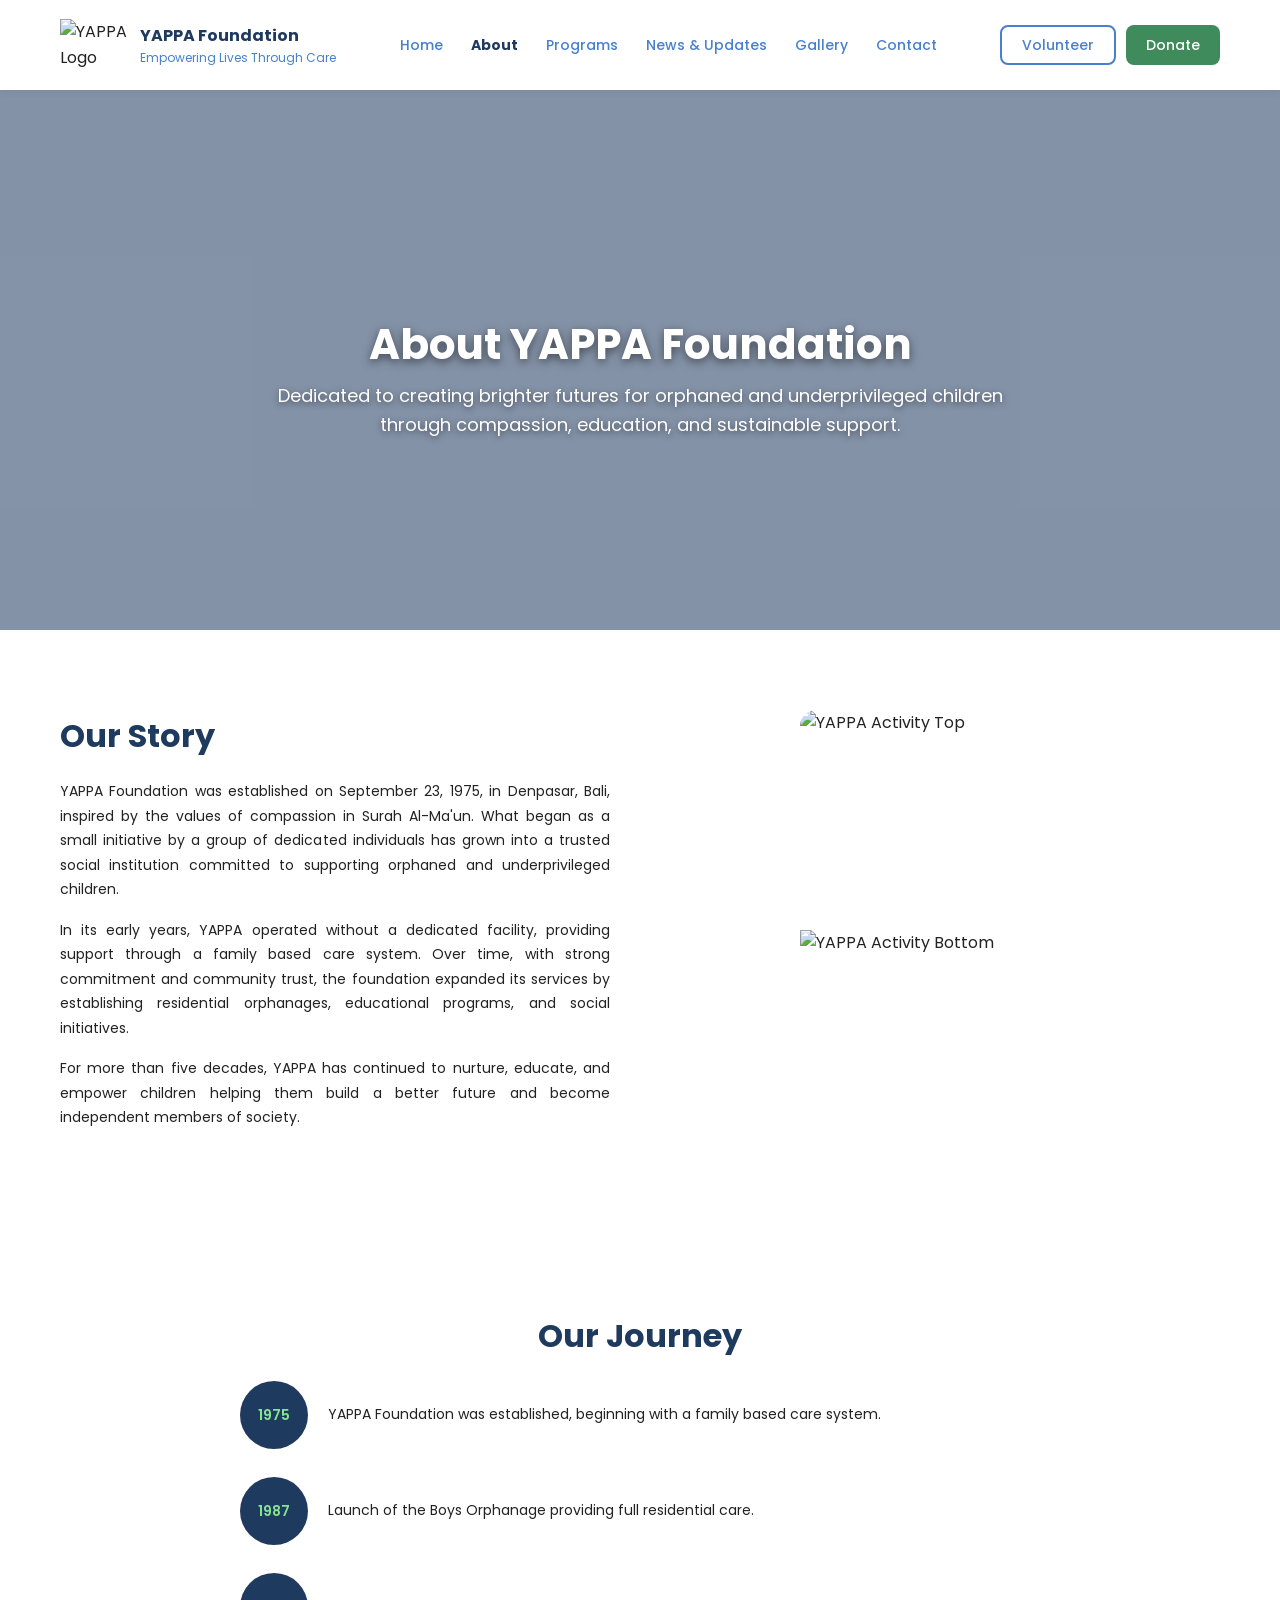
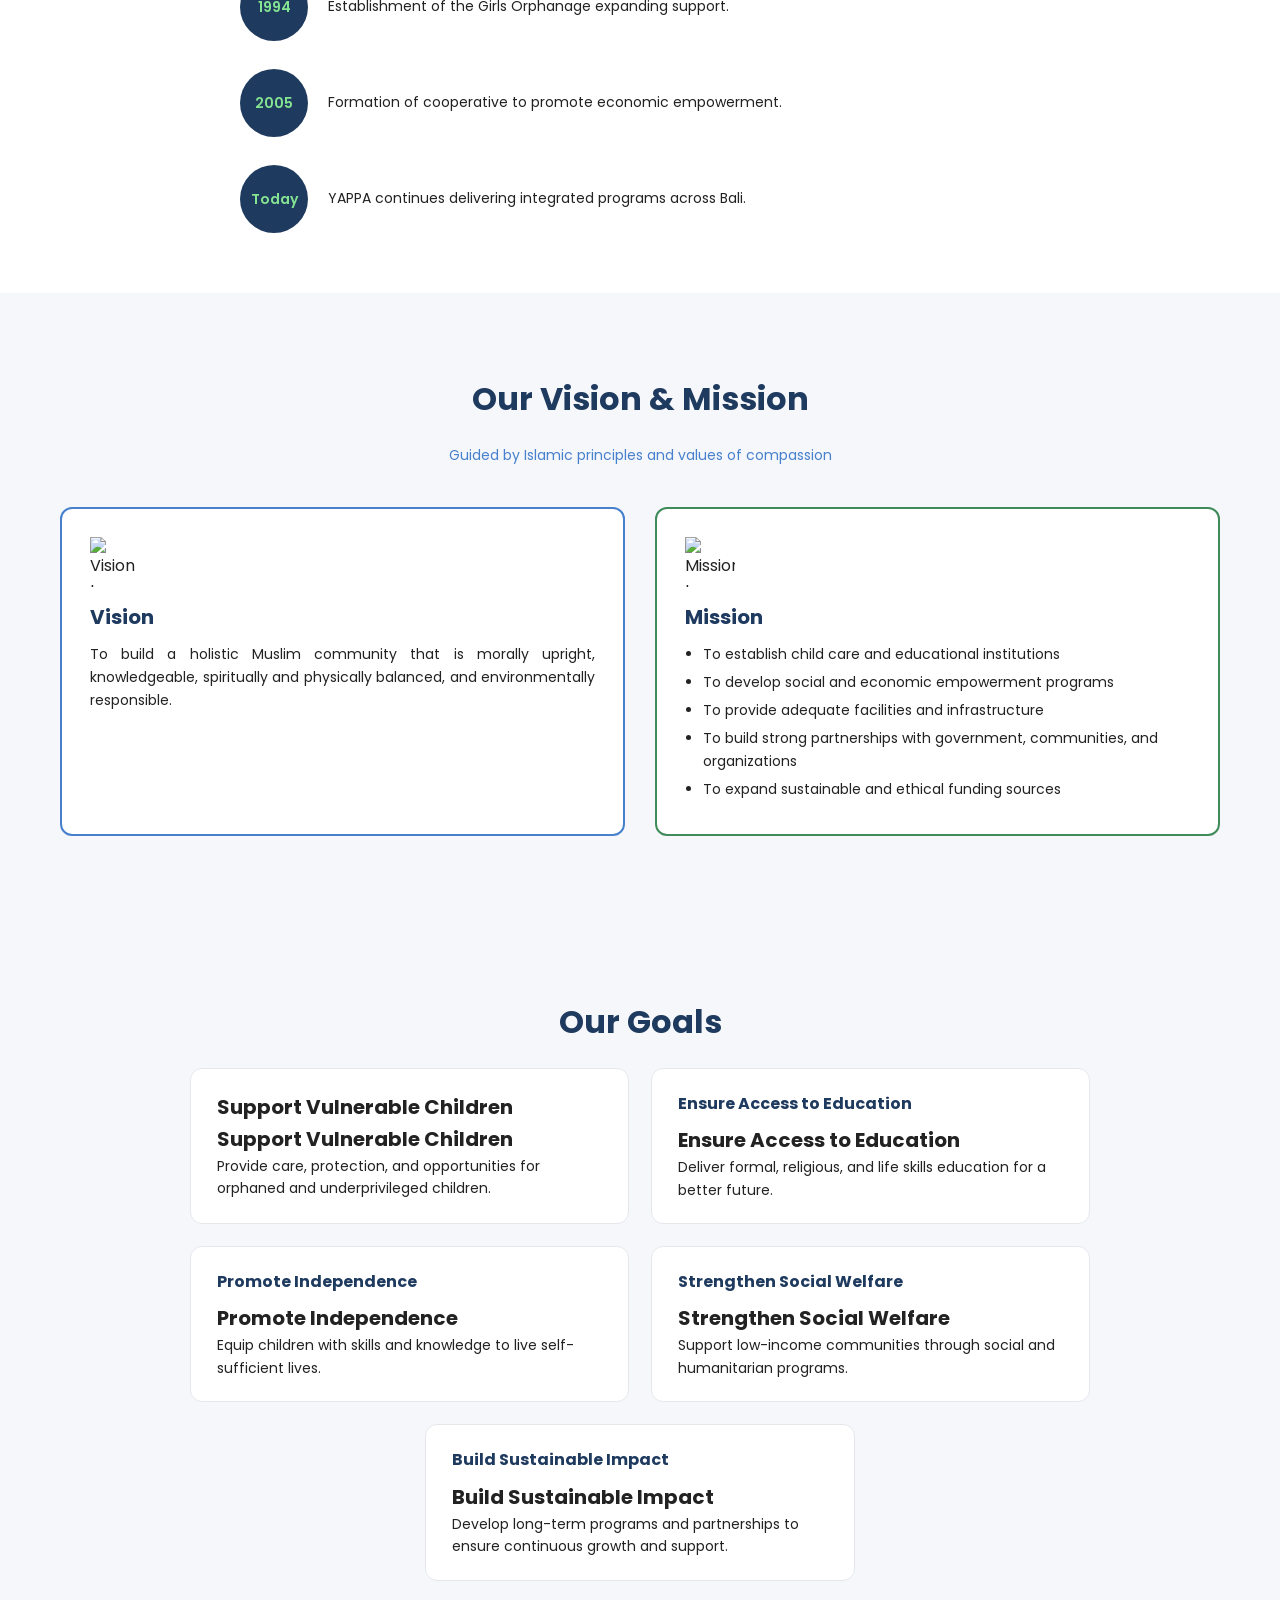
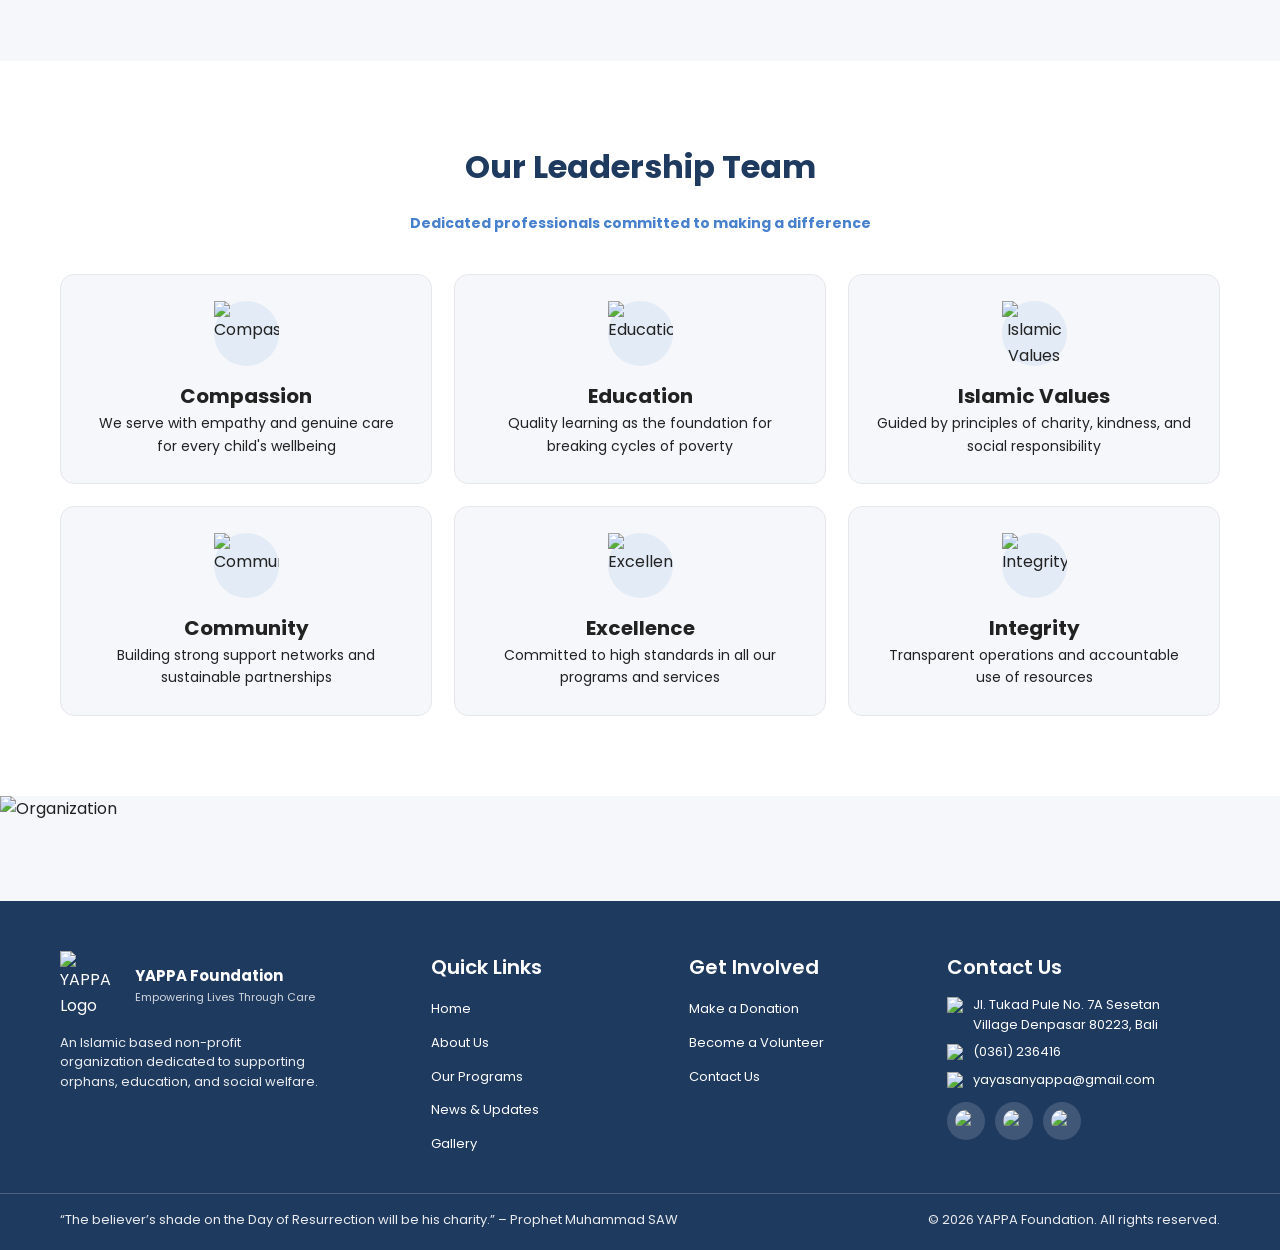
==== commit f420ac1e: "Exclude images from repository and fix HTML validator warnings" ====
--- a/about.html
+++ b/about.html
@@ -179,7 +179,7 @@
 
       <div class="goals-grid">
         <div class="goal-card" data-aos="fade-up" data-aos-delay="100">
-          <h4>Support Vulnerable Children</h4>
+          <h3>Support Vulnerable Children</h3>
           <h3>Support Vulnerable Children</h3>
           <p>
             Provide care, protection, and opportunities for orphaned and
